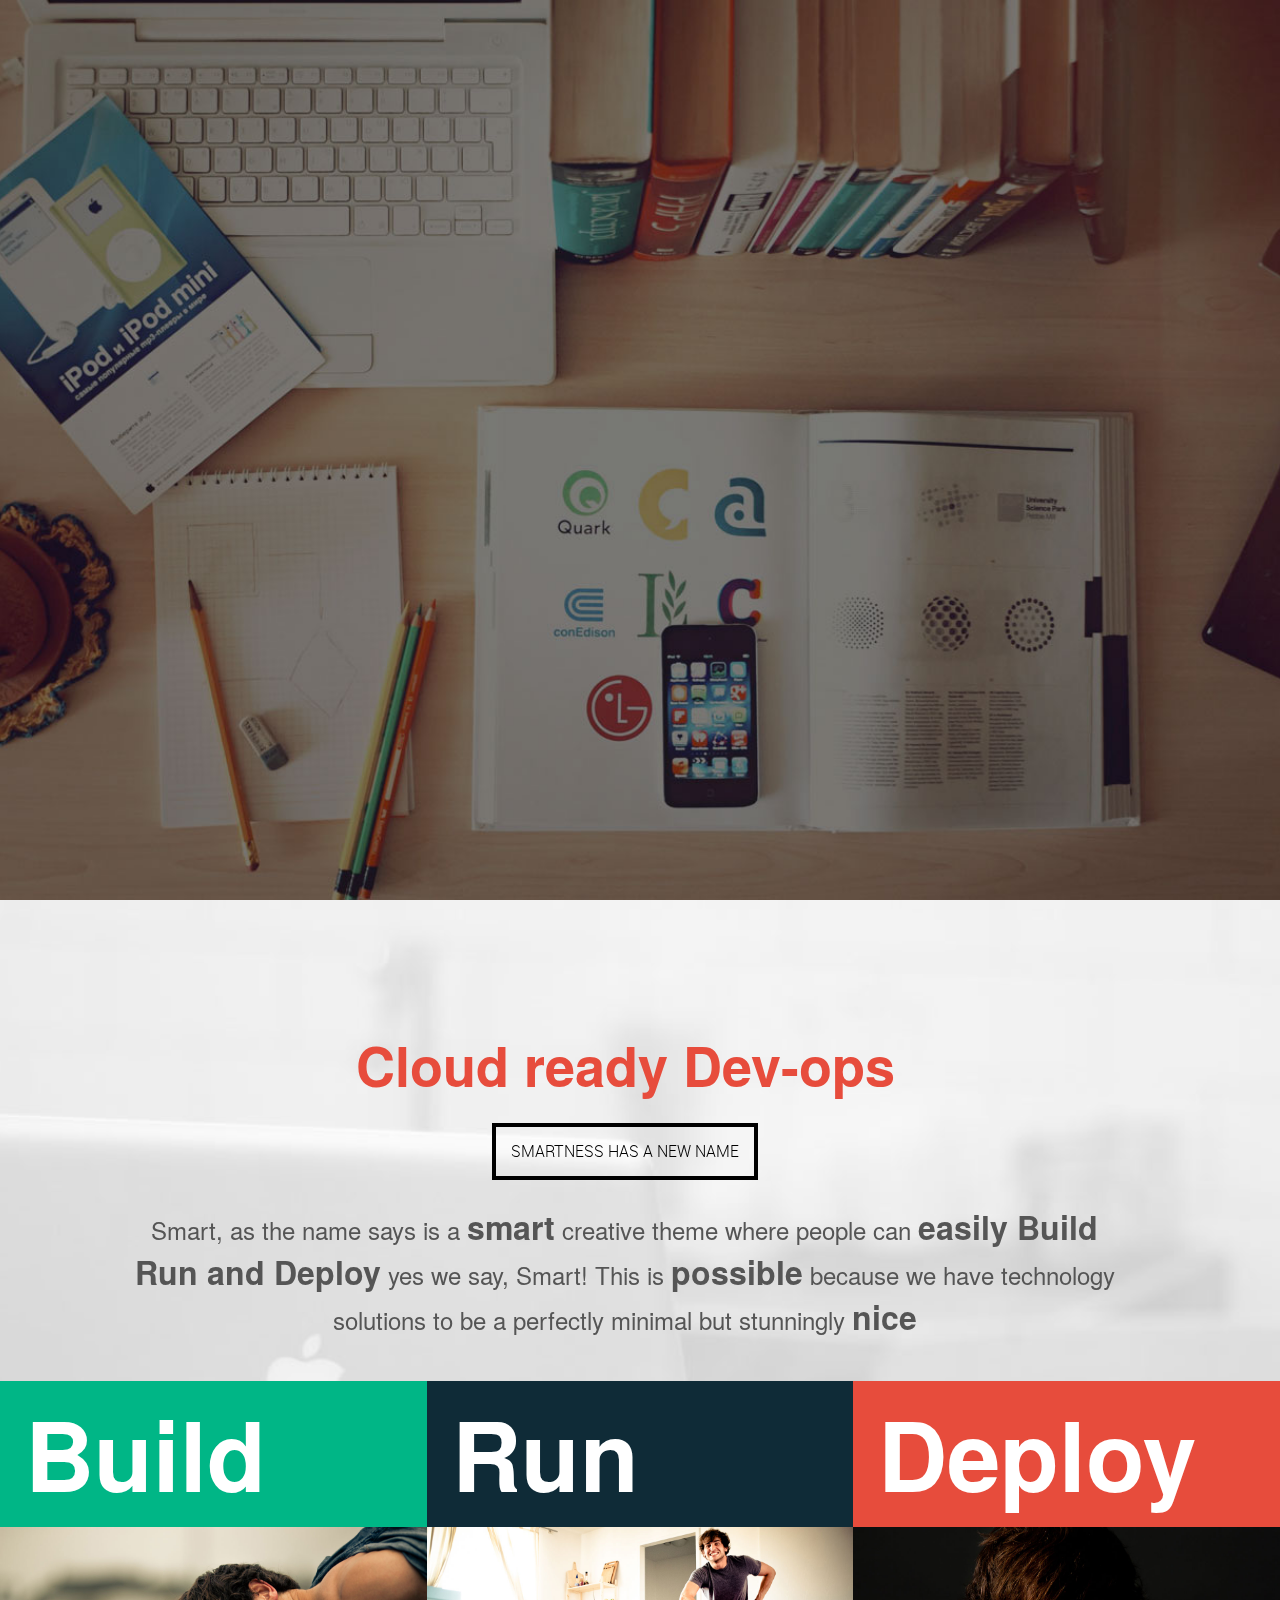
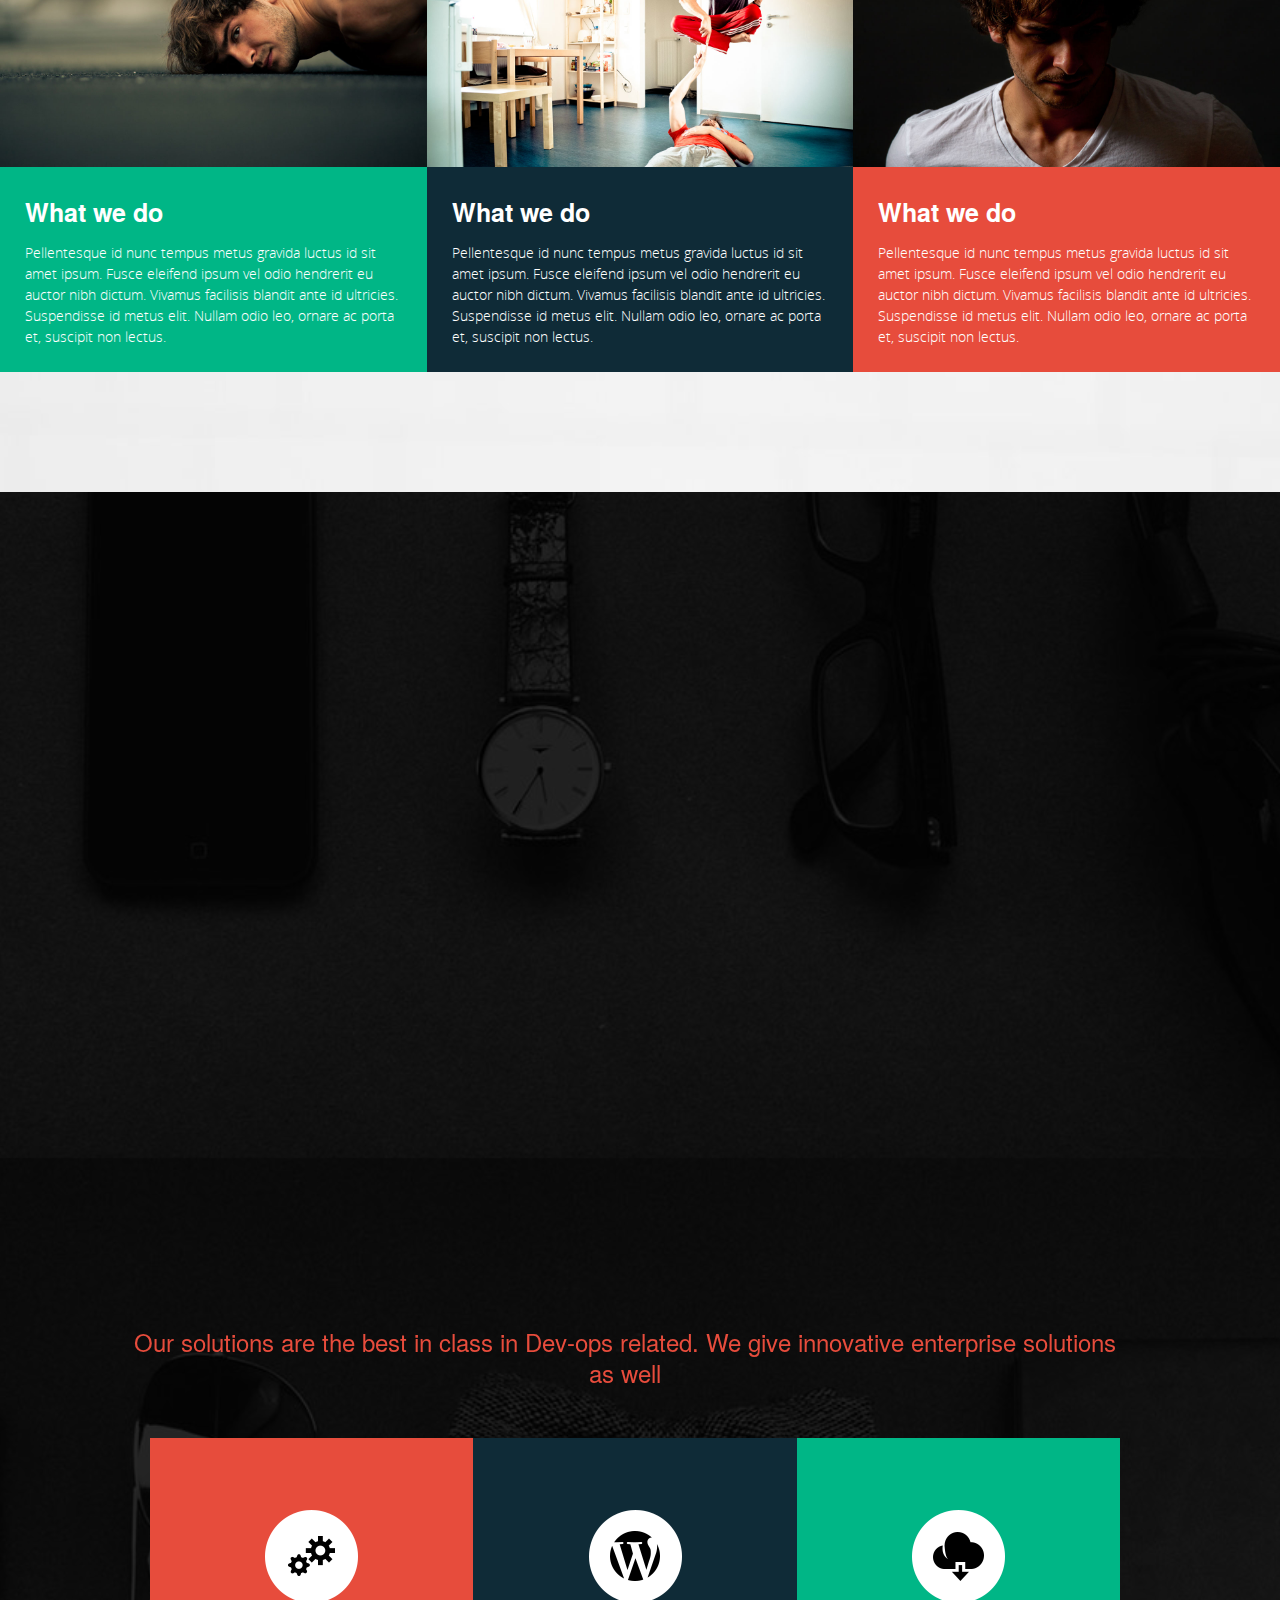
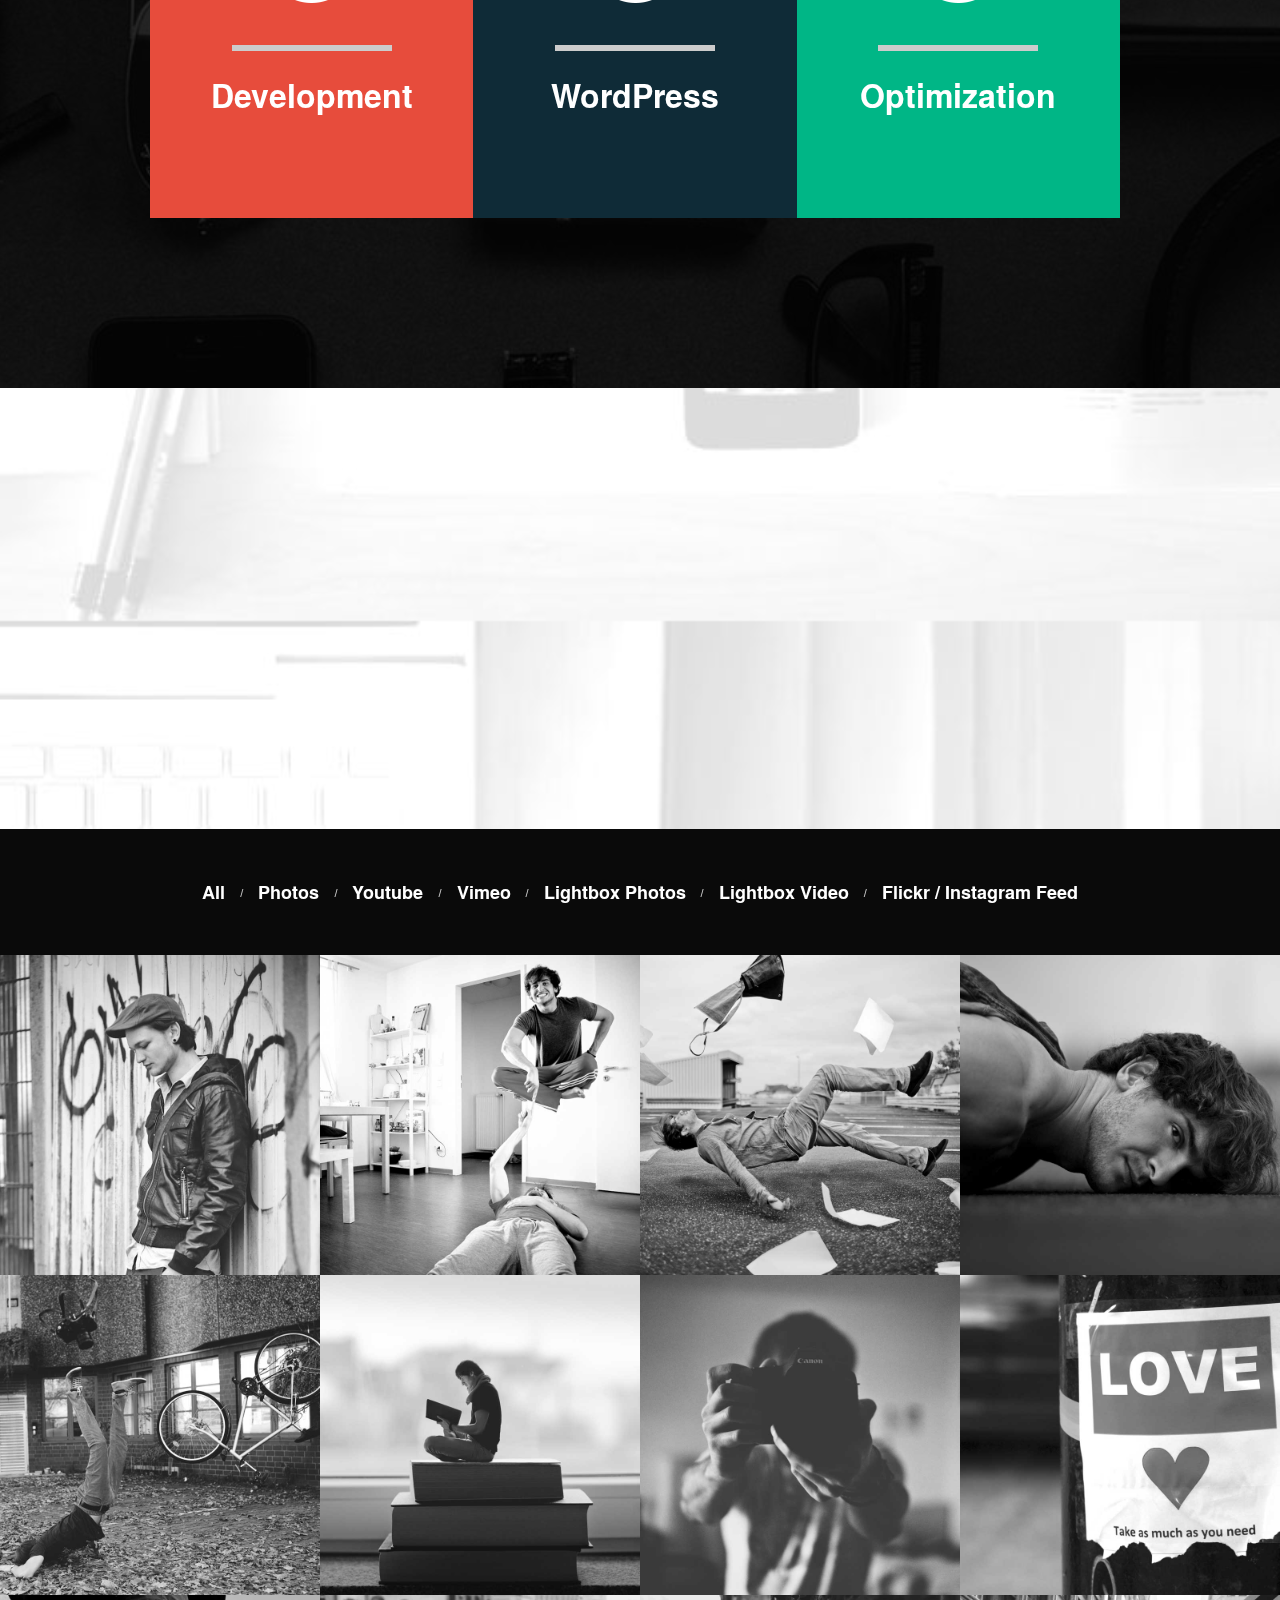
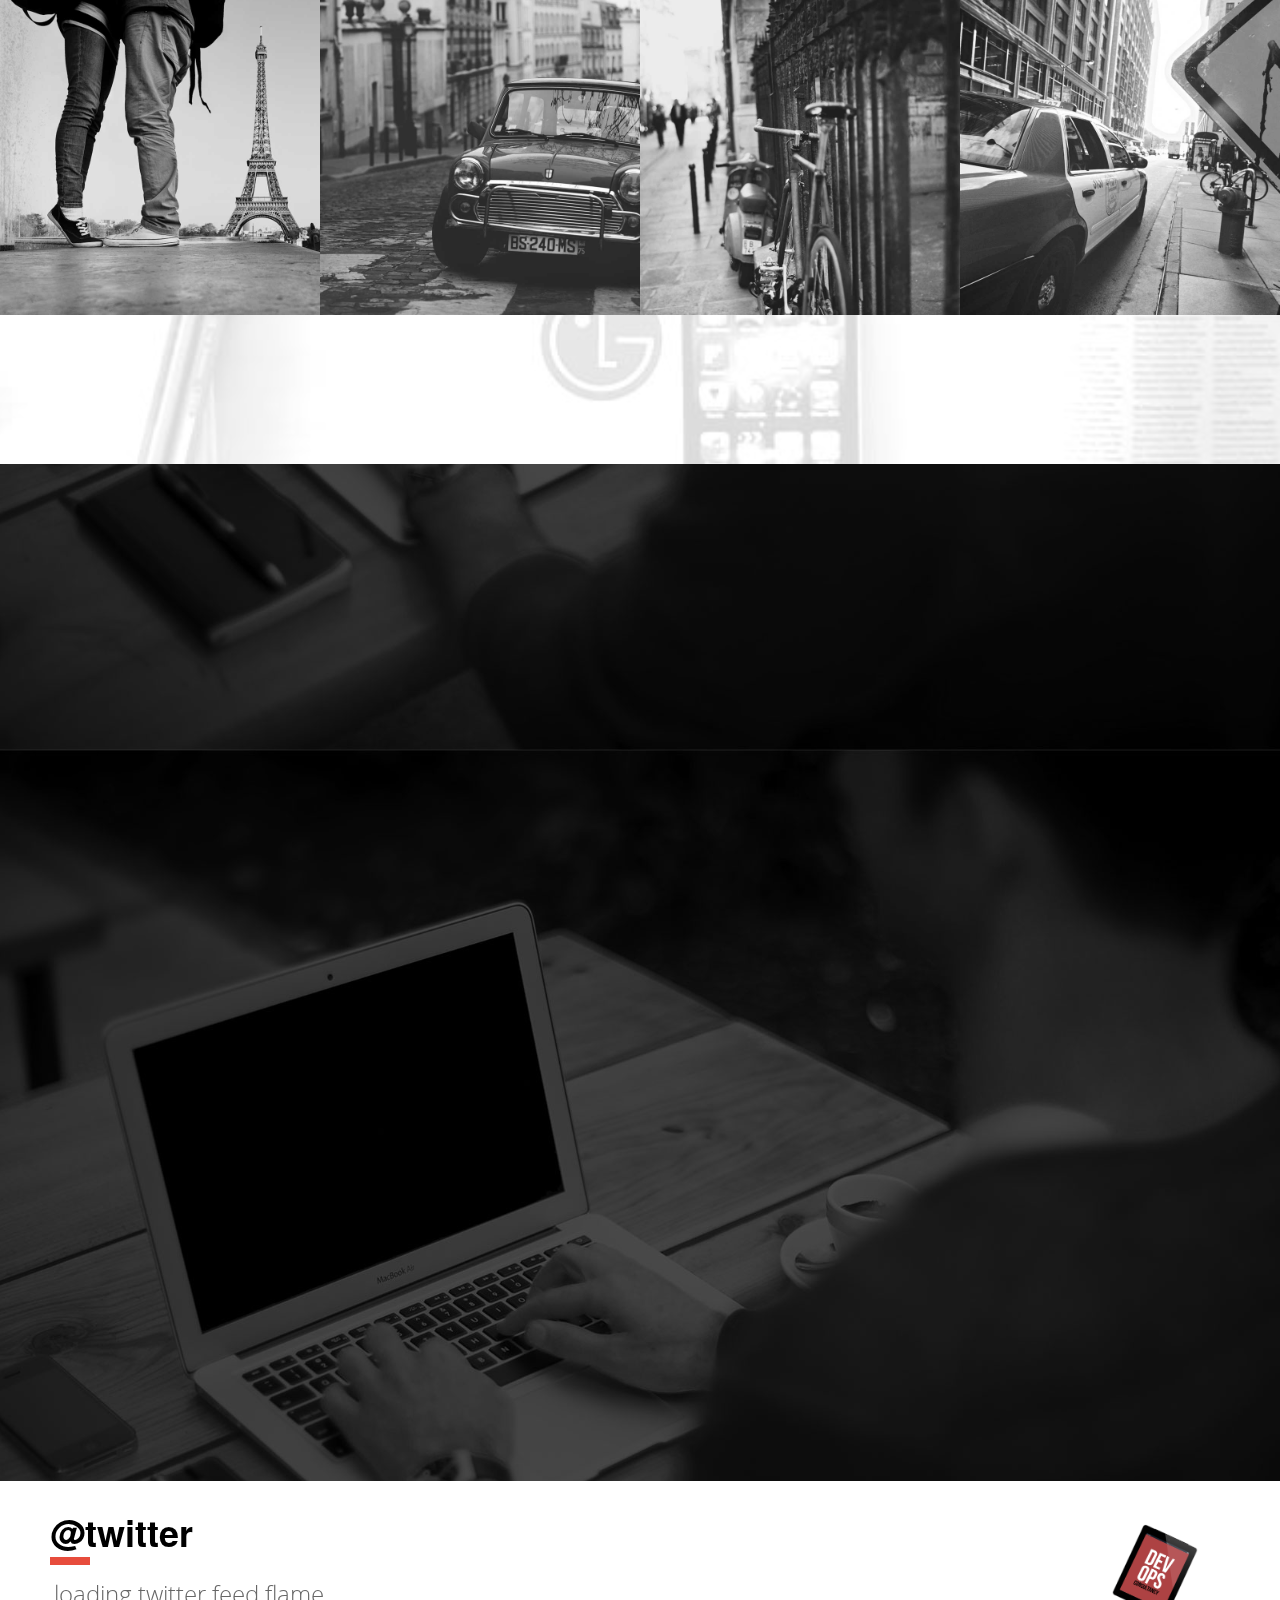
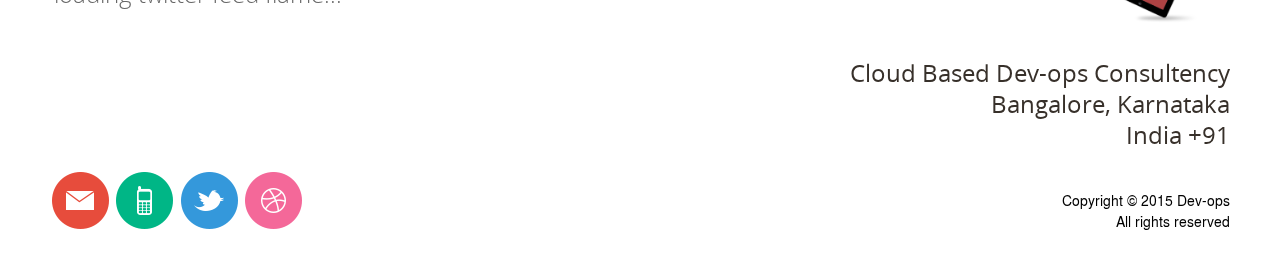
==== index.html @ 3640a989 "logo for mobile" ====
<!DOCTYPE html>
<html lang="en">
<head>
<meta charset="utf-8">
<title>Dev-ops</title>
<meta name="viewport" content="width=device-width, initial-scale=1.0">
<meta name="description" content="">
<meta name="author" content="srinivas">

<link rel="shortcut icon" href="assets/ico/favicon.ico">
<!-- Standard iPhone Touch Icon--> 
<link rel="apple-touch-icon" sizes="57x57" href="assets/ico/apple-touch-icon-57-precomposed.html" />
<!-- Retina iPhone Touch Icon--> 
<link rel="apple-touch-icon" sizes="114x114" href="assets/ico/apple-touch-icon-114-precomposed.html" />
<!-- Standard iPad Touch Icon--> 
<link rel="apple-touch-icon" sizes="72x72" href="assets/ico/apple-touch-icon-72-precomposed.html" />
<!-- Retina iPad Touch Icon--> 
<link rel="apple-touch-icon" sizes="144x144" href="assets/ico/apple-touch-icon-144-precomposed.html" />

<link href="assets/css/bootstrap.css" rel="stylesheet">
<link href="assets/css/bootstrap-responsive.css" rel="stylesheet">
<link href="assets/css/extension.css" rel="stylesheet">
<link href="assets/css/typography.css" rel="stylesheet">
<link href="assets/css/font-awesome.min.css" rel="stylesheet">
<link href="stylesheets/responsive-nav.css" rel="stylesheet">
<link href="stylesheets/team-grid.css" rel="stylesheet">
<link href="stylesheets/service-grid.css" rel="stylesheet">
<link href="stylesheets/prettyPhoto.css" rel="stylesheet"/>
<link href="stylesheets/jquery.tweet.css" rel="stylesheet"/>
<link href="stylesheets/idangerous.swiper.css" rel="stylesheet">
<link href="stylesheets/responsive-nav.css" rel="stylesheet">
<link href="stylesheets/animate.css" rel="stylesheet">
<link href="stylesheets/style.css" rel="stylesheet">
<!-- Initializing Animated Effects rules -->
<link href="stylesheets/effects.css" rel="stylesheet">


<script src="javascripts/custom.modernizr.js"></script>

<!--[if lt IE 9]>
  <script src="http://html5shim.googlecode.com/svn/trunk/html5.js"></script>
  <link href="stylesheets/ie8.css" rel="stylesheet">
<![endif]-->
</head>


<body>

<!-- Mobile Only Navigation - 2 types each for (480px to 640px) and (640px to 960px) wide device screens -->
<header id="mobile-header" class="hidden-desktop">
    <div id="nav">
      <ul class="clearfix">
        <li><a class="scroll-link" href="#home" data-soffset="0">Home</a></li>
        <li><a class="scroll-link" href="#about" data-soffset="0">About</a></li>
        <li><a class="scroll-link" href="#team" data-soffset="0">Team</a></li>
        <li><a class="scroll-link" href="#portfolio" data-soffset="0">Solutions</a></li>
        <li><a class="scroll-link" href="#contact" data-soffset="0">Contact</a></li>
       
      </ul>
    </div>
</header>


<!-- HEADER : STARTS -->
<header id="masthead" class="hidden-tablet hidden-phone">
<section class="container-fluid">
    <div class="row-fluid">

            <article class="span6 text-left">
              <img alt="simple" title="simple" width='130' height='130'class="head-logo" src="images/do.png" />
            </article>

            <article class="span6 credits">
              <ul id="mast-nav" class="text-right clearfix">
                <li><a class="scroll-link active" href="#intro" id="intro-linker" data-soffset="90">home</a></li>
                <li><a class="scroll-link" href="#about" id="about-linker" data-soffset="0">about</a></li>
                <li><a class="scroll-link" href="#team" id="team-linker" data-soffset="0">team</a></li>
                <li><a class="scroll-link" href="#portfolio" id="portfolio-linker" data-soffset="0">Solutions</a></li>
                <li><a class="scroll-link" href="#contact" id="contact-linker" data-soffset="0">contact</a></li>
              </ul>
            </article>
            
    </div>
</section>
</header>


<!-- HOME : STARTS -->
<section id="home"  data-stellar-background-ratio="1.7">
<section class="container-fluid">
    <div class="row-fluid">

      <section class="container">
        <div class="row">
          <article class="span12">
            <div id="intro">
              <div id="logo">
                <img alt="Devops" title="Devops" width='400' height='400' src="images/do.png" />
              </div>
              <h1>Cloud Based Devops Consultancy</h1>
              <h2><span>An easy way to Automate your things.</span></h2>
              <div id="explore" class="hidden-phone">
                <a class="scroll scroll-link" href="#about" data-soffset="0"><img alt="simple" title="simple" src="images/scroll.png"/></a>
              </div>
          </div>
          </article>
        </div>
      </section>
          
    </div>
  </section>
</section>
<!-- HOME : ENDS -->


<!-- ABOUT : STARTS -->
<section id="about" class="page-section navigation-fadeIn"  data-stellar-background-ratio="2">
<section class="container-fluid">
    <div class="row-fluid">

      <section class="container">

        <div class="row">
          <article class="span12 text-center fx fx-fadeInDownBig">
            <h1 class="main-heading">Cloud ready Dev-ops </h1>
            <h2 class="sub-heading"><span>Smartness has a new name</span></h2>
          </article>
        </div>

        <div class="row add-top fx fx-fadeInUpBig">
          <article class="span10 offset1 text-center">
              <p class="promo-text">Smart, as the name says is a <span>smart</span> creative theme where people can <span>easily Build Run and Deploy</span> yes we say, Smart! This is <span>possible</span> because we have technology solutions to be a perfectly minimal but stunningly <span>nice</span></p>
          </article>
        </div>

      </section>


          
    </div>
  </section>

  <section id="services" class="add-top fx fx-fadeInUpBig">
    

            <div class="swiper-container">
              <div class="swiper-wrapper">
                <div class="swiper-slide simple-bg-three">
                  <h2>Build</h2>
                  <img alt="simple" title="simple" src="images/about/01.jpg"/>
                  <h3>What we do</h3>
                  <p>Pellentesque id nunc tempus metus gravida luctus id sit amet ipsum. Fusce eleifend ipsum vel odio hendrerit eu auctor nibh dictum. Vivamus facilisis blandit ante id ultricies. Suspendisse id metus elit. Nullam odio leo, ornare ac porta et, suscipit non lectus. </p>
                </div>
                <div class="swiper-slide simple-bg-four">
                  <h2>Run</h2>
                  <img alt="simple" title="simple" src="images/about/02.jpg"/>
                  <h3>What we do</h3>
                  <p>Pellentesque id nunc tempus metus gravida luctus id sit amet ipsum. Fusce eleifend ipsum vel odio hendrerit eu auctor nibh dictum. Vivamus facilisis blandit ante id ultricies. Suspendisse id metus elit. Nullam odio leo, ornare ac porta et, suscipit non lectus. </p>
                </div>
                <div class="swiper-slide simple-bg-one">
                  <h2>Deploy</h2>
                  <img alt="simple" title="simple" src="images/about/03.jpg"/>
                  <h3>What we do</h3>
                  <p>Pellentesque id nunc tempus metus gravida luctus id sit amet ipsum. Fusce eleifend ipsum vel odio hendrerit eu auctor nibh dictum. Vivamus facilisis blandit ante id ultricies. Suspendisse id metus elit. Nullam odio leo, ornare ac porta et, suscipit non lectus. </p>
                </div>
                <div class="swiper-slide simple-bg-two">
                  <h2>deploy</h2>
                  <img alt="simple" title="simple" src="images/about/04.jpg"/>
                  <h3>What we do</h3>
                  <p>Pellentesque id nunc tempus metus gravida luctus id sit amet ipsum. Fusce eleifend ipsum vel odio hendrerit eu auctor nibh dictum. Vivamus facilisis blandit ante id ultricies. Suspendisse id metus elit. Nullam odio leo, ornare ac porta et, suscipit non lectus. </p>
                </div>
                <div class="swiper-slide simple-bg-five">
                  <h2>support</h2>
                  <img alt="simple" title="simple" src="images/about/05.jpg"/>
                  <h3>What we do</h3>
                  <p>Pellentesque id nunc tempus metus gravida luctus id sit amet ipsum. Fusce eleifend ipsum vel odio hendrerit eu auctor nibh dictum. Vivamus facilisis blandit ante id ultricies. Suspendisse id metus elit. Nullam odio leo, ornare ac porta et, suscipit non lectus. </p>
                </div>
                <div class="swiper-slide simple-bg-six">
                  <h2>concept</h2>
                  <img alt="simple" title="simple" src="images/about/06.jpg"/>
                  <h3>What we do</h3>
                  <p>Pellentesque id nunc tempus metus gravida luctus id sit amet ipsum. Fusce eleifend ipsum vel odio hendrerit eu auctor nibh dictum. Vivamus facilisis blandit ante id ultricies. Suspendisse id metus elit. Nullam odio leo, ornare ac porta et, suscipit non lectus. </p>
                </div>
                <div class="swiper-slide simple-bg-eight">
                  <h2>ideas</h2>
                  <img alt="simple" title="simple" src="images/about/07.jpg"/>
                  <h3>What we do</h3>
                  <p>Pellentesque id nunc tempus metus gravida luctus id sit amet ipsum. Fusce eleifend ipsum vel odio hendrerit eu auctor nibh dictum. Vivamus facilisis blandit ante id ultricies. Suspendisse id metus elit. Nullam odio leo, ornare ac porta et, suscipit non lectus. </p>
                </div>
                <div class="swiper-slide simple-bg-seven">
                  <h2>inspire</h2>
                  <img alt="simple" title="simple" src="images/about/08.jpg"/>
                  <h3>What we do</h3>
                  <p>Pellentesque id nunc tempus metus gravida luctus id sit amet ipsum. Fusce eleifend ipsum vel odio hendrerit eu auctor nibh dictum. Vivamus facilisis blandit ante id ultricies. Suspendisse id metus elit. Nullam odio leo, ornare ac porta et, suscipit non lectus. </p>
                </div>
              </div>
             <!--  <div class="pagination"></div> -->
            </div>
   
  </section>  


</section>
<!-- ABOUT : ENDS -->



<!-- TEAM : STARTS -->
<section id="team" class="page-section seperator-layer"  data-stellar-background-ratio="2">
<section class="container-fluid">
    <div class="row-fluid">

      <section class="container">

        <div class="row">
          <article class="span12 text-center fx fx-fadeInLeftBig">
            <h1 class="main-heading">A Simple Team</h1>
            <h2 class="sub-heading-alt"><span>Simplicity has a new name</span></h2>
          </article>
        </div>

        <div class="row add-top add-bottom fx fx-fadeInRightBig">
          <article class="span10 offset1 text-center">
              <p class="promo-text-alt">Our team is an <span>awesome</span> group of creative people with a love to create <span>amazing</span> things.</p>
          </article>
        </div>

      </section>


          
    </div>
  </section>

  <section id="team-grid" class="add-top fx fx-bounceIn">
    
    <!--  grid:starts -->
               <ul class="grid cs-style-3 clearfix">

                  
                  <li>
                    <article class="team-block simple-bg-one">
                      <img class="team-img" title="simple" alt="simple" src="images/team/03.jpg" >
                      <section class="simple-bg-one team-info clearfix">
                        
                        <div class="team-info-content">
                          <h3>Srinivas </h3>
                          <div class="team-details">
                            <h6>Founder &amp; CEO</h6>
                            <p>Lorem ipsum dolor sit amet, consectetur adipiscing. Ut eu semper turpis. In gravida leo laoreet magna blandit et malesuada lorem luctus.</p>
                          </div>
                        </div>

                        <div class="team-info-icons">
                          <div><a href="#"><img alt="simple" title="simple" src="images/social/01.png"/></a></div>
                          <div><a href="#"><img alt="simple" title="simple" src="images/social/02.png"/></a></div>
                          <div><a href="#"><img alt="simple" title="simple" src="images/social/03.png"/></a></div>
                        </div>

                      </section>  
                      </article>
                  </li>

                  <li>
                    <article class="team-block simple-bg-three">
                      <img class="team-img" title="simple" alt="simple" src="images/team/04.jpg" >
                      <section class="simple-bg-three team-info clearfix">
                        
                        <div class="team-info-content">
                          <h3>Clara Fenn</h3>
                          <div class="team-details">
                            <h6>Developer</h6>
                            <p>Lorem ipsum dolor sit amet, consectetur adipiscing. Ut eu semper turpis. In gravida leo laoreet magna blandit et malesuada lorem luctus.</p>
                          </div>
                        </div>

                        <div class="team-info-icons">
                          <div><a href="#"><img alt="simple" title="simple" src="images/social/01.png"/></a></div>
                          <div><a href="#"><img alt="simple" title="simple" src="images/social/02.png"/></a></div>
                          <div><a href="#"><img alt="simple" title="simple" src="images/social/03.png"/></a></div>
                        </div>
                        
                    </section>  
                      </article>
                  </li>

                  <li>
                    <article class="team-block simple-bg-two">
                      <img class="team-img" title="simple" alt="simple" src="images/team/01.jpg" >
                      <section class="simple-bg-two team-info clearfix">
                        
                        <div class="team-info-content">
                          <h3>Mark Heinz</h3>
                          <div class="team-details">
                            <h6>Developer</h6>
                            <p>Lorem ipsum dolor sit amet, consectetur adipiscing. Ut eu semper turpis. In gravida leo laoreet magna blandit et malesuada lorem luctus.</p>
                          </div>
                        </div>

                        <div class="team-info-icons">
                          <div><a href="#"><img alt="simple" title="simple" src="images/social/01.png"/></a></div>
                          <div><a href="#"><img alt="simple" title="simple" src="images/social/02.png"/></a></div>
                          <div><a href="#"><img alt="simple" title="simple" src="images/social/03.png"/></a></div>
                        </div>
                        
                    </section>  
                      </article>
                  </li>

                  <li>
                    <article class="team-block simple-bg-five">
                      <img class="team-img" title="simple" alt="simple" src="images/team/02.jpg" >
                      <section class="simple-bg-five team-info clearfix">
                        
                        <div class="team-info-content">
                          <h3>Lucy Novac</h3>
                          <div class="team-details">
                            <h6>Developer</h6>
                            <p>Lorem ipsum dolor sit amet, consectetur adipiscing. Ut eu semper turpis. In gravida leo laoreet magna blandit et malesuada lorem luctus.</p>
                          </div>
                        </div>

                        <div class="team-info-icons">
                          <div><a href="#"><img alt="simple" title="simple" src="images/social/01.png"/></a></div>
                          <div><a href="#"><img alt="simple" title="simple" src="images/social/02.png"/></a></div>
                          <div><a href="#"><img alt="simple" title="simple" src="images/social/03.png"/></a></div>
                        </div>
                        
                    </section>  
                      </article>
                  </li>

                
              </ul>
               <!-- grid : ends -->
   
  </section>  


  <section id="capability" class="container-fluid">
    <div class="row-fluid">

      <section class="container">

        <div class="row add-top">
          <article class="span10 offset1 text-center">
            <h1 class="small-heading">Our solutions are the best in class in Dev-ops related. We give innovative enterprise solutions as well</h1>
          </article>
        </div>

      </section>
    </div>
  </section>


      <section class="service-grid clearfix">

          <ul class="cbp-ig-grid">
          <li class="simple-bg-one">
            <a href="#">
              <span class="cbp-ig-icon cbp-ig-icon-shoe"><img alt="simple" title="simple" src="images/services/01.png"></span>
              <h3 class="cbp-ig-title">Development</h3>
              <span class="cbp-ig-category">21 Applications</span>
            </a>
          </li>
          <li class="simple-bg-four">
            <a href="#">
              <span class="cbp-ig-icon cbp-ig-icon-shoe"><img alt="simple" title="simple" src="images/services/02.png"></span>
              <h3 class="cbp-ig-title">WordPress</h3>
              <span class="cbp-ig-category">35 Projects</span>
            </a>
          </li>
          <li class="simple-bg-three">
            <a href="#">
              <span class="cbp-ig-icon cbp-ig-icon-shoe"><img alt="simple" title="simple" src="images/services/03.png"></span>
              <h3 class="cbp-ig-title">Optimization</h3>
              <span class="cbp-ig-category">543 Clients</span>
            </a>
          </li>
          </ul>


    </section>


</section>
<!-- TEAM : ENDS -->




<!-- PORTFOLIO : STARTS -->
<section id="portfolio" class="page-section"  data-stellar-background-ratio="2">
<section class="container-fluid">
    <div class="row-fluid">

      <section class="container">

        <div class="row">
          <article class="span12 text-center">
            <h1 class="main-heading fx fx-bounceInDown">Few Smart Solutions</h1>
          </article>
        </div>

        <div class="row add-top">
          <article class="span10 offset1 text-center fx fx-bounceIn">
              <p class="promo-text">Smart, as the name says is a <span>smart</span> creative theme where people can <span>easily Build Run and Deploy</span> yes we say, Smart! This is <span>possible</span> because we have technology solutions to be a perfectly minimal but stunningly <span>nice</span></p>
          </article>
        </div>

      </section>


          
    </div>
  </section>

  <section id="portfolio-wrap" class="add-top">

    <!-- Filter -->
     <div id="filter" class="clearfix">
          <div id="filter_wrapper">
               <ul id="portfolioFilter">
                   <li class="active"><a href="#" class="all">All</a></li>
                   <li class="separator">/</li>
                   <li><a href="#" class="category1">Photos</a></li>
                   <li class="separator">/</li>
                   <li><a href="#" class="category2">Youtube</a></li>
                   <li class="separator">/</li>
                   <li><a href="#" class="category3">Vimeo</a></li>
                   <li class="separator">/</li>
                   <li><a href="#" class="category4">Lightbox Photos</a></li>
                   <li class="separator">/</li>
                   <li><a href="#" class="category5">Lightbox Video</a></li>
                   <li class="separator">/</li>
                   <li><a href="#feed-gallery" class="scroll-link" data-soffset="90">Flickr / Instagram Feed</a></li>
               </ul>
          </div>
     </div>
     <!-- End: Filter -->
    
     <!-- Container element for a single portfolio item. Do not remove! -->
     <div id="item_container" class="clearfix"></div>

     <!-- Thumbnails -->
     <div id="portfolio_thumbs">
     
          <ul class="sortablePortfolio clearfix">

              <!-- 1st thumb -->
              <li data-type="category1" class="simple-bg-one">
                  <!-- Thumbnail -->
                  <a href="photo_item.html" class="more_info">
                     <img alt="simple" title="simple" src="images/portfolio_thumbs/portfolio1.jpg"/>
                     <img alt="simple" title="simple" src="images/portfolio_thumbs/portfolio1_rollover.jpg" class="rollover" />
                  </a>
                  <!-- Info -->
                  <div class="item_info">
                       <h3><a href="photo_item.html" class="more_info">Work Title 1</a></h3>
                       <p>photography</p>
                  </div>
              </li>
              
              <!-- 2nd thumb -->
              <li data-type="category2" class="simple-bg-two">
                  <!-- Thumbnail -->
                  <a href="youtube_item.html" class="more_info">
                     <img alt="simple" title="simple" src="images/portfolio_thumbs/portfolio2.jpg"/>
                     <img alt="simple" title="simple" src="images/portfolio_thumbs/portfolio2_rollover.jpg" class="rollover" />
                  </a>
                  <!-- Info -->
                  <div class="item_info">
                       <h3><a href="youtube_item.html" class="more_info">Work Title 2</a></h3>
                       <p>youtube</p>
                  </div>
              </li>
              
              <!-- 3rd thumb -->
              <li data-type="category3" class="simple-bg-three">
                  <!-- Thumbnail -->
                  <a href="vimeo_item.html" class="more_info">
                     <img alt="simple" title="simple" src="images/portfolio_thumbs/portfolio3.jpg"/>
                     <img alt="simple" title="simple" src="images/portfolio_thumbs/portfolio3_rollover.jpg" class="rollover" />
                  </a>
                  <!-- Info -->
                  <div class="item_info">
                       <h3><a href="vimeo_item.html" class="more_info">Work Title 3</a></h3>
                       <p>vimeo</p>
                  </div>
              </li>
              
              <!-- 4th thumb -->
              <li data-type="category1" class="simple-bg-four">
                  <!-- Thumbnail -->
                  <a href="photo_item.html" class="more_info">
                     <img alt="simple" title="simple" src="images/portfolio_thumbs/portfolio4.jpg"/>
                     <img alt="simple" title="simple" src="images/portfolio_thumbs/portfolio4_rollover.jpg" class="rollover" />
                  </a>
                  <!-- Info -->
                  <div class="item_info">
                       <h3><a href="photo_item.html" class="more_info">Work Title 4</a></h3>
                       <p>photography</p>
                  </div>
              </li>
              
              <!-- 5th thumb -->
              <li data-type="category4" class="simple-bg-five">
                  <!-- Thumbnail -->
                  <a href="images/portfolio_zoom/01.jpg" data-gal="prettyPhoto[gallery]">
                     <img alt="simple" title="simple" src="images/portfolio_thumbs/portfolio5.jpg"/>
                     <img alt="simple" title="simple" src="images/portfolio_thumbs/portfolio5_rollover.jpg" class="rollover" />
                  </a>
                  <!-- Info -->
                  <div class="item_info">
                       <h3><a href="images/portfolio_zoom/01.jpg" data-gal="prettyPhoto[gallery]">Work Title 5</a></h3>
                       <p>lightbox</p>
                  </div>
              </li>
              
              <!-- 6th thumb -->
              <li data-type="category2" class="simple-bg-six">
                  <!-- Thumbnail -->
                  <a href="youtube_item.html" class="more_info">
                     <img alt="simple" title="simple" src="images/portfolio_thumbs/portfolio6.jpg"/>
                     <img alt="simple" title="simple" src="images/portfolio_thumbs/portfolio6_rollover.jpg" class="rollover" />
                  </a>
                  <!-- Info -->
                  <div class="item_info">
                       <h3><a href="youtube_item.html" class="more_info">Work Title 6</a></h3>
                       <p>youtube</p>
                  </div>
              </li>
              
              <!-- 7th thumb -->
              <li data-type="category5" class="simple-bg-seven">
                  <!-- Thumbnail -->
                  <a href="http://www.youtube.com/watch?v=1iIZeIy7TqM" data-gal="prettyPhoto[gallery]">
                     <img alt="simple" title="simple" src="images/portfolio_thumbs/portfolio7.jpg"/>
                     <img alt="simple" title="simple" src="images/portfolio_thumbs/portfolio7_rollover.jpg" class="rollover" />
                  </a>
                  <!-- Info -->
                  <div class="item_info">
                       <h3><a href="http://www.youtube.com/watch?v=1iIZeIy7TqM" data-gal="prettyPhoto[gallery]">Work Title 7</a></h3>
                       <p>lightbox</p>
                  </div>
              </li>
              
              <!-- 8th thumb -->
              <li data-type="category1" class="simple-bg-eight">
                  <!-- Thumbnail -->
                  <a href="photo_item.html" class="more_info">
                     <img alt="simple" title="simple" src="images/portfolio_thumbs/portfolio8.jpg"/>
                     <img alt="simple" title="simple" src="images/portfolio_thumbs/portfolio8_rollover.jpg" class="rollover" />
                  </a>
                  <!-- Info -->
                  <div class="item_info">
                       <h3><a href="photo_item.html" class="more_info">Work Title 8</a></h3>
                       <p>photography</p>
                  </div>
              </li>
              
              <!-- 9th thumb -->
              <li data-type="category3" class="simple-bg-one">
                  <!-- Thumbnail -->
                  <a href="vimeo_item.html" class="more_info">
                     <img alt="simple" title="simple" src="images/portfolio_thumbs/portfolio9.jpg"/>
                     <img alt="simple" title="simple" src="images/portfolio_thumbs/portfolio9_rollover.jpg" class="rollover" />
                  </a>
                  <!-- Info -->
                  <div class="item_info">
                       <h3><a href="vimeo_item.html" class="more_info">Work Title 9</a></h3>
                       <p>vimeo</p>
                  </div>
              </li>
              
              <!-- 10th thumb -->
              <li data-type="category2" class="simple-bg-two">
                  <!-- Thumbnail -->
                  <a href="youtube_item.html" class="more_info">
                     <img alt="simple" title="simple" src="images/portfolio_thumbs/portfolio10.jpg"/>
                     <img alt="simple" title="simple" src="images/portfolio_thumbs/portfolio10_rollover.jpg" class="rollover" />
                  </a>
                  <!-- Info -->
                  <div class="item_info">
                       <h3><a href="youtube_item.html" class="more_info">Work Title 10</a></h3>
                       <p>youtube</p>
                  </div>
              </li>
              
              <!-- 11th thumb -->
              <li data-type="category1" class="simple-bg-three">
                  <!-- Thumbnail -->
                  <a href="photo_item.html" class="more_info">
                     <img alt="simple" title="simple" src="images/portfolio_thumbs/portfolio11.jpg"/>
                     <img alt="simple" title="simple" src="images/portfolio_thumbs/portfolio11_rollover.jpg" class="rollover" />
                  </a>
                  <!-- Info -->
                  <div class="item_info">
                       <h3><a href="photo_item.html" class="more_info">Work Title 11</a></h3>
                       <p>photography</p>
                  </div>
              </li>
              
              <!-- 12th thumb -->
              <li data-type="category2" class="simple-bg-four">
                  <!-- Thumbnail -->
                  <a href="youtube_item.html" class="more_info">
                     <img alt="simple" title="simple" src="images/portfolio_thumbs/portfolio12.jpg"/>
                     <img alt="simple" title="simple" src="images/portfolio_thumbs/portfolio12_rollover.jpg" class="rollover" />
                  </a>
                  <!-- Info -->
                  <div class="item_info">
                       <h3><a href="youtube_item.html" class="more_info">Work Title 12</a></h3>
                       <p>youtube</p>
                  </div>
              </li>
              

          </ul>

     </div>
     <!-- End: Thumbnails -->
            
   
  </section>  


<!-- FEED-GALLERY : STARTS -->
<section id="feed-gallery">

 

  <!-- INSTAGRAM FEED : STARTS-->

  <ul id="instagram" class="feed clearfix">
    <!-- Please note, in order to display the instagram feed images on this site you have to setup your own Instagram Access Key and Client ID via SCRIPT.JS file - please see theme documentation for instructions about this. -->
  </ul>
  <!-- INSTAGRAM FEED : ENDS -->
  
  <!-- FLICKR FEED : STARTS -->
  <ul id="flickr" class="feed clearfix"></ul>
  <!-- FLICKR FEED : ENDS-->

</section>
<!-- FEED-GALLERY : ENDS -->


</section>
<!-- PORTFOLIO : ENDS -->




<!-- CONTACT : STARTS -->
<section id="contact" class="page-section seperator-layer"  data-stellar-background-ratio="2">
<section class="container-fluid">
    <div class="row-fluid">

      <section class="container">

        <div class="row">
          <article class="span12 text-center">
            <h1 class="main-heading fx fx-fadeInRight">Contact Us</h1>
            <h2 class="sub-heading-alt fx fx-fadeInLeft"><span>Smartness has a new name</span></h2>
          </article>
        </div>

        <div class="row add-top">
          <article class="span10 offset1 text-center fx fx-bounceInUp">
              <p class="promo-text-alt">Our team is an <span>awesome</span> group of creative people with a love to create <span>amazing</span> things.</p>
          </article>
        </div>

        <div class="row add-top add-bottom">

            <article class="span10 offset1 contact-panel fx fx-fadeInUpBig">

               <div class="row-fluid">
                <article class="span12 text-center">
                            <div id="fname"  class="alert alert-error error">
                            Name must not be empty
                            </div>
                            <div id="fmail" class="alert alert-error  error">
                            Please provide a valid email
                            </div>
                            <div id="fmsg" class="alert alert-error  error">
                            Message should not be empty
                            </div>
                        </article>
                </div>

              <form name="myform" id="contactForm" action="http://designova.net/simple/sendcontact.php" enctype="multipart/form-data" method="post"> 
                <div class="row-fluid add-top-small">
                  <article class="span12">
                    <input size="100" type="text" name="name" id="name" placeholder="Name">
                            <input type="text"  size="30" id="email" name="email" placeholder="email">
                            <textarea  id="msg" rows="3" cols="40" name="message" placeholder="Message">Message</textarea>
                            <button type="submit" name="submit" id="submit" class="btn btn-simple add-top-half">Send Message</button>
                  </article>
                </div>
              </form>

            </article>

        </div>



      </section> 

          
    </div>
  </section>



</section>
<!-- CONTACT : ENDS -->





<!-- FOOTER : STARTS -->
<footer id="mastfoot">
<section class="container-fluid">
    <div class="row-fluid">
            <article class="span6 credits text-left">
              <h3>@twitter</h3>
              <span class="liner">&nbsp;</span>
              <article id="ticker" class="query"></article>
            </article>


            <article class="span6 text-right">
              <img alt="simple" title="simple" class="foot-logo" width='150' height='150' src="images/do.png" />
              <p class="address-now">Cloud Based Dev-ops Consultency<br/>
                  Bangalore, Karnataka <br/>India +91
                  </p>
            </article>

            
    </div>
    <div class="row-fluid">

                <article class="span6 social-block text-left">
                  <a href="#"><img alt="simple" title="simple" src="images/contact/01.png"/></a>
                  <a href="#"><img alt="simple" title="simple" src="images/contact/02.png"/></a>
                  <a href="#"><img alt="simple" title="simple" src="images/contact/03.png"/></a>
                  <a href="#"><img alt="simple" title="simple" src="images/contact/04.png"/></a>
                </article>

                <article class="span6 copyright text-right">
                  <p>Copyright &copy; 2015 Dev-ops<br/>All rights reserved</p>
                </article>


              </div>
</section>
</footer>


<script src="javascripts/jquery-1.9.1.min.js" type="text/javascript"></script>
<script src="javascripts/jquery.easing.1.3.js" type="text/javascript"></script>
<script src="assets/js/bootstrap-transition.js" ></script> 
<script src="assets/js/bootstrap-alert.js" ></script> 
<script src="assets/js/bootstrap-modal.js" ></script> 
<script src="assets/js/bootstrap-dropdown.js" ></script> 
<script src="assets/js/bootstrap-scrollspy.js" ></script> 
<script src="assets/js/bootstrap-tab.js" ></script> 
<script src="assets/js/bootstrap-tooltip.js" ></script> 
<script src="assets/js/bootstrap-popover.js" ></script> 
<script src="assets/js/bootstrap-button.js" ></script> 
<script src="assets/js/bootstrap-collapse.js" ></script> 
<script src="assets/js/bootstrap-carousel.js" ></script> 
<script src="assets/js/bootstrap-typeahead.js" ></script> 
<script src="assets/js/bootstrap-affix.js" ></script> 
<script src="javascripts/jquery.mixitup.min.js"></script>
<script src="javascripts/responsive-nav.js" type="text/javascript" ></script>
<script src="javascripts/idangerous.swiper-2.0.min.js"></script>
<script src="javascripts/jquery.stellar.js"></script>
<script src="javascripts/jquery.flickr.js"></script>
<script src="javascripts/jquery.instagram.js"></script>
<script src="javascripts/prettyPhoto.js"></script>
<script src="javascripts/flexslider.js"></script>
<script src="javascripts/waypoints.min.js"></script>
<script src="javascripts/jquery.tweet.js"></script>
<script src="javascripts/portfolio.js"></script>
<script src="javascripts/form-validation.js"></script>
<script src="javascripts/responsive-nav.js"></script>
<script src="javascripts/retina.js"></script>
<script src="javascripts/effects.js"></script>
<script src="javascripts/scroll.js"></script>
<script src="javascripts/script.js"></script>

<script>
        var navigation = responsiveNav("#nav", { // Selector: The ID of the wrapper
          animate: true, // Boolean: Use CSS3 transitions, true or false
          transition: 400, // Integer: Speed of the transition, in milliseconds
          label: "Menu", // String: Label for the navigation toggle
          insert: "after", // String: Insert the toggle before or after the navigation
          customToggle: "", // Selector: Specify the ID of a custom toggle
          openPos: "relative", // String: Position of the opened nav, relative or static
          jsClass: "js", // String: 'JS enabled' class which is added to <html> el
          init: function(){}, // Function: Init callback
          open: function(){}, // Function: Open callback
          close: function(){} // Function: Close callback
        });
    </script>


<script>

    var mySwiper = new Swiper('.swiper-container',{ 
    mode:'horizontal',
    pagination: false,
    slidesPerView: 3,
    loop: true,
    calculateHeight: true
    });
  
  </script>



  


</body>


</html>
---- assets/css/extension.css ----
@charset "utf-8";

/* 
This stylesheet contains some additional UI enhancements for Foundation. 
These are thankfully derived from Twitter's Bootstrap Framework.

Extended and Integrated by Designova Webtech.
http://www.designova.net


Icons are by Glyphicons.

*/

/* http://www.yuiblog.com/blog/2010/09/27/clearfix-reloaded-overflowhidden-demystified */

.clearfix:before,
.clearfix:after {
  content: '.';
  display: block;
  overflow: hidden;
  visibility: hidden;
  width: 0;
  height: 0;
}

.clearfix:after {
  clear: both;
}

/*
  The following zoom:1 rule is specifically for IE6 + IE7.
  Move to separate stylesheet if invalid CSS is a problem.
*/

.clearfix {
  zoom: 1;
}
a img{
	border:none !important;
}
/* -------------------------------------------------- 
	:: Framework Core Extended: DO NOT OVERWRITE
---------------------------------------------------*/
a:focus { outline: none; }
/*Introduced an outer wrapper for main sections */
.master { padding: 0; margin:0; width:100% auto; }

/*Additional Spacing: These are addon classes for manual spacing of elements */
.module {margin:20px;}

.add-top { margin-top: 40px !important; }
.remove-top { margin-top: 0 !important; }
.half-top { margin-top: 15px !important; }

.add-top-more{ margin-top: 80px !important;}

.add-top-half { margin-top: 10px !important; }
.add-bottom-half { margin-bottom: 10px !important; }
.add-left-half { margin-left: 10px !important; }
.add-right-half { margin-right: 10px !important; }

.add-top-mid { margin-top: 30px !important;}

.add-left { margin-left: 30px !important; }
.remove-left { margin-left: 0 !important; }
.half-left { margin-left: 15px !important; }

.add-right { margin-right: 30px !important; }
.remove-right { margin-right: 0 !important; }
.half-right { margin-right: 15px !important; }

.add-left-medium { margin-left: 30px !important; }
.add-right-medium { margin-right: 30px !important; }

.add-bottom { margin-bottom: 40px !important; }
.remove-bottom { margin-bottom: 0 !important; }
.half-bottom { margin-bottom: 15px !important; }
.add-bottom-extra { margin-bottom: 60px !important; }



.pad-top-half { padding-top: 10px !important; }
.pad-left-half { padding-left: 10px !important; }
.pad-right-half { padding-right: 10px !important; }
.pad-bottom-half { padding-bottom: 10px !important; }
.pad-top { padding-top: 20px !important; }
.pad-left { padding-left: 20px !important; }
.pad-right { padding-right: 20px !important; }
.pad-bottom { padding-bottom: 20px !important; }
.pad-top-medium { padding-top: 30px !important; }
.pad-left-medium { padding-left: 30px !important; }
.pad-right-medium { padding-right: 30px !important; }
.pad-bottom-medium { padding-bottom: 30px !important; }
.pad-bottom-medium-plus { padding-bottom: 40px !important; }
.pad-top-large { padding-top: 50px !important; }
.pad-top-extra { padding-top: 70px !important; }
.pad-left-extra { padding-left: 70px !important; }
.pad-right-extra { padding-right: 70px !important; }
.pad-bottom-extra { padding-bottom: 70px !important; }
.pad-top-extra-large { padding-top: 90px !important; }
.pad-left-extra-large { padding-left: 90px !important; }
.pad-right-extra-large { padding-right: 90px !important; }
.pad-bottom-extra-large { padding-bottom: 90px !important; }
.pad-bottom-extra-large-plus { padding-bottom: 120px !important; }

.pad-hor { padding-left: 20px !important; padding-right: 20px !important; }

.pad-top-main{
	padding-top:60px;
}
.pad-bottom-main{
  padding-bottom:60px;
}
.add-top-main-alt{
	padding-top:125px;
}
.pull-top{
  margin-top: -52px !important;
}
.pull-top-medium{
  margin-top: -20px !important;
}
/*END*/


/* =============================================================================
   Basic CSS3 Enhancements : Defaults (can be over-written on theme.css)
   ========================================================================== */

.box-shadow{
	box-shadow: 0px 0px 5px rgba(0,0,0,0.8);
	-webkit-box-shadow: 0px 0px 5px rgba(0,0,0,0.8);
	-moz-box-shadow: 0px 0px 5px rgba(0,0,0,0.8);
}

.text-shadow{
	text-shadow: 2px 1px 2px rgba(0,0,0,0.8);
}
.text-shadow-white{
	text-shadow: 1px 1px 1px rgba(0,0,0,0.3);
}

.text-shadow-off{
	text-shadow:none !important;
}
.rounded{
	border-radius: 10px;
	-moz-border-radius: 10px;
	-webkit-border-radius: 10px;
}
.rounded-top{
	border-top-right-radius: 10px;
	-moz-border-radius-topright: 10px;
	-webkit-border-top-right-radius: 10px;
	border-top-left-radius: 10px;
	-moz-border-radius-topleft: 10px;
	-webkit-border-top-left-radius: 10px;
}
.rounded-bottom{
	border-bottom-right-radius: 10px;
	-moz-border-radius-bottomright: 10px;
	-webkit-border-bottom-right-radius: 10px;
	border-bottom-left-radius: 10px;
	-moz-border-radius-bottomleft: 10px;
	-webkit-border-bottom-left-radius: 10px;
}
.rounded-topleft{
	border-top-left-radius: 10px;
	-moz-border-radius-topleft: 10px;
	-webkit-border-top-left-radius: 10px;
}
.rounded-topright{
	border-top-right-radius: 10px;
	-moz-border-radius-topright: 10px;
	-webkit-border-top-right-radius: 10px;
}
.rounded-bottomleft{
	border-bottom-left-radius: 10px;
	-moz-border-radius-bottomleft: 10px;
	-webkit-border-bottom-left-radius: 10px;
}
.rounded-bottomright{
	border-bottom-right-radius: 10px;
	-moz-border-radius-bottomright: 10px;
	-webkit-border-bottom-right-radius: 10px;
}
.rounded-left{
	border-top-left-radius: 10px;
	-moz-border-radius-topleft: 10px;
	-webkit-border-top-left-radius: 10px;
	border-bottom-left-radius: 10px;
	-moz-border-radius-bottomleft: 10px;
	-webkit-border-bottom-left-radius: 10px;
}
.rounded-right{
	border-bottom-right-radius: 10px;
	-moz-border-radius-bottomright: 10px;
	-webkit-border-bottom-right-radius: 10px;
	border-top-right-radius: 10px;
	-moz-border-radius-topright: 10px;
	-webkit-border-top-right-radius: 10px;
}




/* =============================================================================
   Advanced CSS3 Enhancements :
   ========================================================================== */

.drop-shadow {
   position:relative;
   width:90%;
   border-radius: 0 0 120px 120px / 0 0 6px 6px;
}

.drop-shadow:before,
.drop-shadow:after {
   content:"";
   position:absolute;
   z-index:-1;
   bottom:15px;
   left:10px;
   width:50%;
   height:20%;
   max-width:300px;
   -webkit-box-shadow:0 15px 10px rgba(0, 0, 0, 0.7);
   -moz-box-shadow:0 15px 10px rgba(0, 0, 0, 0.7);
   box-shadow:0 15px 10px rgba(0, 0, 0, 0.7);
   -webkit-transform:rotate(-3deg);
   -moz-transform:rotate(-3deg);
   -o-transform:rotate(-3deg);
   transform:rotate(-3deg);
}

.drop-shadow:after{
   right:10px;
   left:auto;
   -webkit-transform:rotate(3deg);
   -moz-transform:rotate(3deg);
   -o-transform:rotate(3deg);
   transform:rotate(3deg);
 }
 
 /***Enhanced Text Shadows*****/
 /*refer: http://www.midwinter-dg.com/permalink-7-great-css-based-text-effects-using-the-text-shadow-property_2011-03-03.html */
 
 .text-shadow-letterpress {
  text-shadow: 0px 1px 1px #4d4d4d;
  color: #222;
  font: 80px 'LeagueGothicRegular';
}

.text-shadow-cloud{
  text-shadow: 0px 0px 10px rgba(255,255,255,0.6), 0px 0px 30px rgba(255,255,255,0.4), 0px 0px 50px rgba(255,255,255,0.3), 0px 0px 180px rgba(255,255,255,0.3);
  color: rgba(255,255,255,0);
  font: 80px 'ChunkFiveRegular';
}

.text-shadow-embossed{
        text-shadow: -1px -1px 1px #fff, 1px 1px 1px #000;
        color: #9c8468;
        opacity: 0.3;
        font: 80px 'Museo700';
}

.text-shadow-citylights{
        color: #fff;
        text-shadow: 0 0 5px #fff, 0 0 10px #fff, 0 0 15px #fff, 0 0 20px #ff2d95, 0 0 30px #ff2d95, 0 0 40px #ff2d95, 0 0 50px #ff2d95, 0 0 75px #ff2d95;
        letter-spacing: 5px;
        font: 80px 'MisoRegular';
}

.text-shadow-burning{
        color: #fff;
        text-shadow: 0px -1px 4px white, 0px -2px 10px yellow, 0px -10px 20px #ff8000, 0px -18px 40px red;
        font: 80px 'BlackJackRegular';
}

.text-shadow-retro{
        color: #d7ceb2;
        text-shadow: 3px 3px 0px #2c2e38, 5px 5px 0px #5c5f72;
        font: 80px 'BazarMedium';
        letter-spacing: 10px;
}

#text-shadow-3d{
        color: #fff;
        text-shadow: 0px 1px 0px #999, 0px 2px 0px #888, 0px 3px 0px #777, 0px 4px 0px #666, 0px 5px 0px #555, 0px 6px 0px #444, 0px 7px 0px #333, 0px 8px 7px #001135;
        font: 80px 'ChunkFiveRegular';
}


.border-top{
  padding-top: 10px;
  border-top: solid 1px #aaa;
}
.border-bottom{
  padding-bottom: 10px;
  border-bottom: solid 2px #CD0202;
}
.border-bottom-high{
  border-bottom: solid 5px #f50000;
}
.notifier{
  font-size: 24px !important;
}
---- assets/css/typography.css ----
/* -----------------------------------------
   Font-face:
----------------------------------------- */
@font-face{ 
font-family:"Tex_R";
src: url('fonts/texgyreheros/texgyreheros-regular-webfont.eot'); 
src: 
url('fonts/texgyreheros/texgyreheros-regular-webfontd41d.eot?#iefix') format('embedded-opentype'), 
url('fonts/texgyreheros/texgyreheros-regular-webfont.woff') format('woff'), 
url('fonts/texgyreheros/texgyreheros-regular-webfont.ttf') format('truetype'), 
url('fonts/texgyreheros/texgyreheros-regular-webfont.svg#webfont') format('svg'); 
}
@font-face{ 
font-family:"Tex_B";
src: url('fonts/texgyreheros/texgyreheros-bold-webfont.eot'); 
src: 
url('fonts/texgyreheros/texgyreheros-bold-webfontd41d.eot?#iefix') format('embedded-opentype'), 
url('fonts/texgyreheros/texgyreheros-bold-webfont.woff') format('woff'), 
url('fonts/texgyreheros/texgyreheros-bold-webfont.ttf') format('truetype'), 
url('fonts/texgyreheros/texgyreheros-bold-webfont.svg#webfont') format('svg'); 
}


@font-face{ 
font-family:"Roboto_L";
src: url('fonts/roboto/Roboto-Light-webfont.eot'); 
src: 
url('fonts/roboto/Roboto-Light-webfontd41d.eot?#iefix') format('embedded-opentype'), 
url('fonts/roboto/Roboto-Light-webfont.woff') format('woff'), 
url('fonts/roboto/Roboto-Light-webfont.ttf') format('truetype'), 
url('fonts/roboto/Roboto-Light-webfont.svg#webfont') format('svg'); 
}
@font-face{ 
font-family:"Roboto_B";
src: url('fonts/roboto/Roboto-Bold-webfont.eot'); 
src: 
url('fonts/roboto/Roboto-Bold-webfontd41d.eot?#iefix') format('embedded-opentype'), 
url('fonts/roboto/Roboto-Bold-webfont.woff') format('woff'), 
url('fonts/roboto/Roboto-Bold-webfont.ttf') format('truetype'), 
url('fonts/roboto/Roboto-Bold-webfont.svg#webfont') format('svg'); 
}
@font-face{ 
font-family:"Open_Sans_B";
src: url('fonts/open_sans/OpenSans-Bold-webfont.eot'); 
src: 
url('fonts/open_sans/OpenSans-Bold-webfontd41d.eot?#iefix') format('embedded-opentype'), 
url('fonts/open_sans/OpenSans-Bold-webfont.woff') format('woff'), 
url('fonts/open_sans/OpenSans-Bold-webfont.ttf') format('truetype'), 
url('fonts/open_sans/OpenSans-Bold-webfont.svg#webfont') format('svg'); 
}
@font-face{ 
font-family:"Open_Sans_R";
src: url('fonts/open_sans/OpenSans-Regular-webfont.eot'); 
src: 
url('fonts/open_sans/OpenSans-Regular-webfontd41d.eot?#iefix') format('embedded-opentype'), 
url('fonts/open_sans/OpenSans-Regular-webfont.woff') format('woff'), 
url('fonts/open_sans/OpenSans-Regular-webfont.ttf') format('truetype'), 
url('fonts/open_sans/OpenSans-Regular-webfont.svg#webfont') format('svg'); 
}
@font-face{ 
font-family:"Open_Sans_L";
src: url('fonts/open_sans/OpenSans-Light-webfont.eot'); 
src: 
url('fonts/open_sans/OpenSans-Light-webfontd41d.eot?#iefix') format('embedded-opentype'), 
url('fonts/open_sans/OpenSans-Light-webfont.woff') format('woff'), 
url('fonts/open_sans/OpenSans-Light-webfont.ttf') format('truetype'), 
url('fonts/open_sans/OpenSans-Light-webfont.svg#webfont') format('svg'); 
}
---- stylesheets/responsive-nav.css ----
/*! responsive-nav.js v1.0.14 by @viljamis */

#mobile-header{
  background: #E74C3C url('../images/mob-logo.png') left center no-repeat;
  min-height: 50px;
  position: fixed;
  top: 0px;
  width: 100%;
  z-index: 9999 !important;
}

#nav ul {
  margin: 0;
  padding: 0;
  width: 100%;
  display: block;
  list-style: none;
}

#nav li {
  width: 100%;
  display: block;
}

.js #nav {
  clip: rect(0 0 0 0);
  max-height: 0;
  position: absolute;
  display: block;
  overflow: hidden;
  zoom: 1;
}

#nav.opened {
  max-height: 9999px;
}

@media screen and (min-width: 40em) {
  .js #nav {
    position: relative;
    max-height: none;
  }
  #nav-toggle {
    display: none;
  }
}


/* ------------------------------------------
  DEMO PAGE'S STYLES
--------------------------------------------- */
body, div,
h1, h2, h3, h4, h5, h6,
p, blockquote, pre, dl, dt, dd, ol, ul, li, hr,
fieldset, form, label, legend, th, td,
article, aside, figure, footer, header, hgroup, menu, nav, section,
summary, hgroup {
  margin: 0;
  padding: 0;
  border: 0; 
}

a:active,
a:hover {
  outline: 0;
}

@-webkit-viewport { width: device-width; }
@-moz-viewport { width: device-width; }
@-ms-viewport { width: device-width; }
@-o-viewport { width: device-width; }
@viewport { width: device-width; }

body {
  -webkit-text-size-adjust: 100%;
  -ms-text-size-adjust: 100%;
  text-size-adjust: 100%;
  color: #37302a;
  background: #fff;
  font: normal 100%/1.4 sans-serif;
}

#nav,
#nav * {
  -moz-box-sizing: border-box;
  -webkit-box-sizing: border-box;
  box-sizing: border-box;
}

#nav,
#nav ul {
  list-style: none;
  width: 100%;
  float: left;
}

#nav li {
  float: left;
  width: 49.8%;
  border-right: solid 1px #fff;
}

@media screen and (min-width: 40em) {
  #nav li {
    width: 25%;
    *width: 24.9%; /* IE7 Hack */
    _width: 19%; /* IE6 Hack */
  }
}

#nav a {
  color: #fff;
  text-decoration: none;
  width: 100%;
  background: #E74C3C;
  border-bottom: 1px solid #fff;
  padding: 0.9em 1em;
  float: left;
font-family:"Open_Sans_R";
}
#nav a:hover {
  color: #000;
  text-decoration: none;
  width: 100%;
  background: #fff;
  border-bottom: 1px solid #fff;
  padding: 0.9em 1em;
  float: left;
font-family:"Open_Sans_R";
}

@media screen and (min-width: 40em) {
  #nav a {
    margin: 0;
    padding: 1em;
    float: left;
    text-align: center;
    border-bottom: 0;
    border-right: 1px solid white;
  }
}

#nav ul ul a {
  background: #ca3716;
  padding-left: 2em;
}

@media screen and (min-width: 40em) {
  #nav ul ul a {
    display: none;
  }
}

#nav-toggle {
  -webkit-touch-callout: none;
  -webkit-user-select: none;
  -moz-user-select: none;
  -ms-user-select: none;
  user-select: none;
  width: 70px;
  height: 55px;
  float: right;
  text-indent: -9999px;
  overflow: hidden;
  background: #E74C3C url("hamburger.gif") no-repeat center center;
}

@media screen and (-webkit-min-device-pixel-ratio: 1.3), screen and (min--moz-device-pixel-ratio: 1.3), screen and (-o-min-device-pixel-ratio: 2 / 1), screen and (min-device-pixel-ratio: 1.3), screen and (min-resolution: 192dpi), screen and (min-resolution: 2dppx) {
  #nav-toggle {
    background-image: url("hamburger-retina.gif");
    -webkit-background-size: 100px 100px;
    -moz-background-size: 100px 100px;
    -o-background-size: 100px 100px;
    background-size: 100px 100px;
  }
}


/*Additional Media Queries to position the header*/
@media (min-width: 640px) and (max-width: 960px){
  #mobile-header{
    width: 100%;
    position: fixed;
    top: 0px;
    z-index: 1000;
    padding-bottom: 2px;
    -moz-box-shadow: 0 1px 4px rgba(0, 0, 0, 0.2);
    -webkit-box-shadow: 0 1px 4px rgba(0, 0, 0, 0.2);
    box-shadow: 0 1px 4px rgba(0, 0, 0, 0.2);
  }

}

@media screen and (min-width: 40em) {
  #nav li {
    width: 16.6%;
    *width: 24.9%; /* IE7 Hack */
    _width: 19%; /* IE6 Hack */
  }
}
---- stylesheets/team-grid.css ----
.grid *, .grid *:after, .grid *:before { -webkit-box-sizing: border-box; -moz-box-sizing: border-box; box-sizing: border-box; }
body, html { font-size: 100%; padding: 0; margin: 0;}

/* Clearfix hack by Nicolas Gallagher: http://nicolasgallagher.com/micro-clearfix-hack/ */
.clearfix:before, .clearfix:after { content: " "; display: table; }
.clearfix:after { clear: both; }

.grid {
	padding: 0px;
	max-width: 100%;
	margin: 0 auto;
	list-style: none;
	text-align: center;
}

.grid li {
	display: inline-block;
	width: 25%;
	margin: 0;
	padding: 0;
	text-align: left;
	position: relative;
	float: left;display: inline-block;
}

.grid .team-block {
	margin: 0;
	position: relative;
	text-align: center;
}

.grid .team-block .team-img {
	max-width: 100%;
	display: block;
	position: relative;
}

.grid .team-info {
	position: absolute;
	top: 0;
	left: 0;
	padding: 20px;
	color: #ed4e6e;
}

.grid .team-info h3 {
	margin: 0;
	color: #FFFFFF !important;
    font-family: "Tex_B";
    font-size: 36px;
    font-weight: normal;
    line-height: 41px;
    text-align: left;
    text-transform: none !important;
}

.grid .team-info h6 {
	margin-top: 20px;
	color: #FFFFFF !important;
    font-family: "Open_Sans_L";
    font-size: 24px;
    font-weight: normal;
    line-height: 31px;
    text-align: left;
    text-transform: none !important;
}
.grid .team-info p {
	color: #fff !important;
	margin-top: 20px !important;
	font-size: 14px !important;
	line-height: 21px !important;
    text-align: left;
	font-weight: normal !important;
    font-family: "Open_Sans_R" !important;
}
/*.grid .team-info span:before {
	content: 'by ';
}*/

.grid .team-info a {
}
.grid .team-info a:hover{
}

/* Individual Caption Styles */

/* Caption Style 3 */
.cs-style-3 .team-block {
	overflow: hidden;
}

.cs-style-3 .team-block .team-img {
	-webkit-transition: -webkit-transform 0.4s;
	-moz-transition: -moz-transform 0.4s;
	transition: transform 0.4s;
}

.no-touch .cs-style-3 .team-block:hover .team-img,
.cs-style-3 .team-block.cs-hover .team-img {
	-webkit-transform: translateY(-50px);
	-moz-transform: translateY(-50px);
	-ms-transform: translateY(-50px);
	transform: translateY(-50px);
}

.cs-style-3 .team-info {
	height: 300px;
	width: 100%;
	top: auto;
	bottom: 20px;
	opacity: 1;
	-webkit-transform: translateY(100%);
	-moz-transform: translateY(100%);
	-ms-transform: translateY(100%);
	transform: translateY(100%);
	-webkit-transition: -webkit-transform 0.4s, opacity 0.1s 0.3s;
	-moz-transition: -moz-transform 0.4s, opacity 0.1s 0.3s;
	transition: transform 0.4s, opacity 0.1s 0.3s;
}

.no-touch .cs-style-3 .team-block:hover .team-info,
.cs-style-3 .team-block.cs-hover .team-info {
	opacity: 1;
	-webkit-transform: translateY(20px);
	-moz-transform: translateY(20px);
	-ms-transform: translateY(20px);
	transform: translateY(20px);
	-webkit-transition: -webkit-transform 0.4s, opacity 0.1s;
	-moz-transition: -moz-transform 0.4s, opacity 0.1s;
	transition: transform 0.4s, opacity 0.1s;
}

.cs-style-3 .team-info a {
	
}



@media screen and (max-width: 31.5em) {
	.grid {
		padding: 10px 10px 100px 10px;
	}
	.grid li {
		width: 100%;
		min-width: 300px;
	}
}
---- stylesheets/service-grid.css ----
@font-face {
	font-family: 'anyoldicon';
	src:url('../fonts/anyoldicon/anyoldicon.eot');
	src:url('../fonts/anyoldicon/anyoldicond41d.eot?#iefix') format('embedded-opentype'),
		url('../fonts/anyoldicon/anyoldicon.woff') format('woff'),
		url('../fonts/anyoldicon/anyoldicon.ttf') format('truetype'),
		url('../fonts/anyoldicon/anyoldicon.svg#anyoldicon') format('svg');
	font-weight: normal;
	font-style: normal;
}

/* General grid styles */
.cbp-ig-grid {
	list-style: none;
	padding: 0 150px;
	margin: 0;
}

/* Clear floats */
.cbp-ig-grid:before, 
.cbp-ig-grid:after { 
	content: " "; 
	display: table; 
}

.cbp-ig-grid:after { 
	clear: both; 
}

/* grid item */
.cbp-ig-grid li {
	width: 33%;
	float: left;
	height: 380px;
	text-align: center;
	border:none;
}

/* we are using a combination of borders and box shadows to control the grid lines */
.cbp-ig-grid li:nth-child(-n+3){
	border-top: none;
}

.cbp-ig-grid li:nth-child(3n-1),
.cbp-ig-grid li:nth-child(3n-2) {
	box-shadow:none;
}

/* anchor style */
.cbp-ig-grid li > a {
	display: block;
	height: 100%;
	color: #fff;
	-webkit-transition: background 0.2s;
	-moz-transition: background 0.2s;
	transition: background 0.2s;
}

/* the icon with pseudo class for icon font */
.cbp-ig-icon {
	padding:0;
	display: block;
	-webkit-transition: -webkit-transform 0.2s;
	transition: -moz-transform 0.2s;
	transition: transform 0.2s;
}
.cbp-ig-icon > img{
	margin-top: 70px;
	margin-bottom: 30px;
}

.cbp-ig-icon:before {
	font-family: 'anyoldicon';
	font-size: 14em;
	speak: none;
	font-style: normal;
	font-weight: normal;
	font-variant: normal;
	text-transform: none;
	line-height: 1;
	-webkit-font-smoothing: antialiased;
}

/* title element */
.cbp-ig-grid .cbp-ig-title {
	font-weight: normal;
font-family:"Tex_B";
	margin: 20px 0 10px 0;
	padding: 20px 0 0 0;
	font-size: 2em;
	position: relative;
	-webkit-transition: -webkit-transform 0.2s;
	-moz-transition: -moz-transform 0.2s;
	transition: transform 0.2s;
}

.cbp-ig-grid .cbp-ig-title:before {
	content: '';
	position: absolute;
	background: #ccc;
	width: 160px;
	height: 6px;
	top: 0px;
	left: 50%;
	margin: -10px 0 0 -80px;
	-webkit-transition: margin-top 0.2s; /* top or translate does not seem to work in Firefox */
	-moz-transition: margin-top 0.2s;
	transition: margin-top 0.2s;
}

.cbp-ig-grid .cbp-ig-category {
	text-transform: uppercase;
	display: inline-block;
	font-size: 1em;
	letter-spacing: 1px;
	color: #fff;
	-webkit-transform: translateY(10px);
	-moz-transform: -moz-translateY(10px);
	-ms-transform: -ms-translateY(10px);
	transform: translateY(10px);
	opacity: 0;
	-webkit-transition: -webkit-transform 0.3s, opacity 0.2s;
	-moz-transition: -moz-transform 0.3s, opacity 0.2s;
	-webkit-transition: transform 0.3s, opacity 0.2s;
}

.cbp-ig-grid li:hover .cbp-ig-category,
.touch .cbp-ig-grid li .cbp-ig-category {
	opacity: 1;
	-webkit-transform: translateY(0px);
	-moz-transform: translateY(0px);
	-ms-transform: translateY(0px);
	transform: translateY(0px);
}

/* Hover styles */
.cbp-ig-grid li > a:hover {
	background: url('../images/services/mask/01.jpg') center center no-repeat;
	background-size: cover;
}
.cbp-ig-grid li:nth-child(1) > a:hover {
	background: url('../images/services/mask/01.jpg') center center no-repeat;
	background-size: cover;
}
.cbp-ig-grid li:nth-child(2) > a:hover {
	background: url('../images/services/mask/02.jpg') center center no-repeat;
	background-size: cover;
}
.cbp-ig-grid li:nth-child(3) > a:hover {
	background: url('../images/services/mask/03.jpg') center center no-repeat;
	background-size: cover;
}

.cbp-ig-grid li > a:hover .cbp-ig-icon {
	-webkit-transform: translateY(10px);
	-moz-transform: translateY(10px);
	-ms-transform: translateY(10px);
	transform: translateY(10px);
}

.cbp-ig-grid li > a:hover .cbp-ig-icon:before,
.cbp-ig-grid li > a:hover .cbp-ig-title {
	color: #fff;
}

.cbp-ig-grid li > a:hover .cbp-ig-title {
	-webkit-transform: translateY(-30px);
	-moz-transform: translateY(-30px);
	-ms-transform: translateY(-30px);
	transform: translateY(-30px);
}

.cbp-ig-grid li > a:hover .cbp-ig-title:before {
	background: #fff;
	margin-top: 80px;
}


@media screen and (max-width: 62.75em) {
	.cbp-ig-grid li {
		width: 50%;
	}

	/* reset the grid lines */
	.cbp-ig-grid li:nth-child(-n+3){
		border:none;
	}

	.cbp-ig-grid li:nth-child(3n-1),
	.cbp-ig-grid li:nth-child(3n-2) {
		box-shadow: none;
	}

	.cbp-ig-grid li:nth-child(-n+2){
		border-top: none;
	}

	.cbp-ig-grid li:nth-child(2n-1) {
		box-shadow:none;
	}
}

@media screen and (max-width: 41.6em) { 
	.cbp-ig-grid li {
		width: 100%;
	}

	.cbp-ig-grid li:nth-child(-n+2){
		border:none;
	}

	.cbp-ig-grid li:nth-child(2n-1) {
		box-shadow: none
	}

	.cbp-ig-grid li:first-child {
		border-top: none;
	}
}

@media screen and (max-width: 25em) { 
	.cbp-ig-grid {
		font-size: 80%;
	}

	.cbp-ig-grid .cbp-ig-category {
		margin-top: 20px;
	}
}
---- stylesheets/prettyPhoto.css ----
div.pp_default .pp_top,div.pp_default .pp_top .pp_middle,div.pp_default .pp_top .pp_left,div.pp_default .pp_top .pp_right,div.pp_default .pp_bottom,div.pp_default .pp_bottom .pp_left,div.pp_default .pp_bottom .pp_middle,div.pp_default .pp_bottom .pp_right{height:13px}
div.pp_default .pp_top .pp_left{background:url(../images/prettyPhoto/default/sprite.png) -78px -93px no-repeat}
div.pp_default .pp_top .pp_middle{background:url(../images/prettyPhoto/default/sprite_x.png) top left repeat-x}
div.pp_default .pp_top .pp_right{background:url(../images/prettyPhoto/default/sprite.png) -112px -93px no-repeat}
div.pp_default .pp_content .ppt{color:#f8f8f8}
div.pp_default .pp_content_container .pp_left{background:url(../images/prettyPhoto/default/sprite_y.png) -7px 0 repeat-y;padding-left:13px}
div.pp_default .pp_content_container .pp_right{background:url(../images/prettyPhoto/default/sprite_y.png) top right repeat-y;padding-right:13px}
div.pp_default .pp_next:hover{background:url(../images/prettyPhoto/default/sprite_next.png) center right no-repeat;cursor:pointer}
div.pp_default .pp_previous:hover{background:url(../images/prettyPhoto/default/sprite_prev.png) center left no-repeat;cursor:pointer}
div.pp_default .pp_expand{background:url(../images/prettyPhoto/default/sprite.png) 0 -29px no-repeat;cursor:pointer;width:28px;height:28px}
div.pp_default .pp_expand:hover{background:url(../images/prettyPhoto/default/sprite.png) 0 -56px no-repeat;cursor:pointer}
div.pp_default .pp_contract{background:url(../images/prettyPhoto/default/sprite.png) 0 -84px no-repeat;cursor:pointer;width:28px;height:28px}
div.pp_default .pp_contract:hover{background:url(../images/prettyPhoto/default/sprite.png) 0 -113px no-repeat;cursor:pointer}
div.pp_default .pp_close{width:30px;height:30px;background:url(../images/prettyPhoto/default/sprite.png) 2px 1px no-repeat;cursor:pointer}
div.pp_default .pp_gallery ul li a{background:url(../images/prettyPhoto/default/default_thumb.png) center center #f8f8f8;border:1px solid #aaa}
div.pp_default .pp_social{margin-top:7px}
div.pp_default .pp_gallery a.pp_arrow_previous,div.pp_default .pp_gallery a.pp_arrow_next{position:static;left:auto}
div.pp_default .pp_nav .pp_play,div.pp_default .pp_nav .pp_pause{background:url(../images/prettyPhoto/default/sprite.png) -51px 1px no-repeat;height:30px;width:30px}
div.pp_default .pp_nav .pp_pause{background-position:-51px -29px}
div.pp_default a.pp_arrow_previous,div.pp_default a.pp_arrow_next{background:url(../images/prettyPhoto/default/sprite.png) -31px -3px no-repeat;height:20px;width:20px;margin:4px 0 0}
div.pp_default a.pp_arrow_next{left:52px;background-position:-82px -3px}
div.pp_default .pp_content_container .pp_details{margin-top:5px}
div.pp_default .pp_nav{clear:none;height:30px;width:110px;position:relative}
div.pp_default .pp_nav .currentTextHolder{font-family:Georgia;font-style:italic;color:#999;font-size:11px;left:75px;line-height:25px;position:absolute;top:2px;margin:0;padding:0 0 0 10px}
div.pp_default .pp_close:hover,div.pp_default .pp_nav .pp_play:hover,div.pp_default .pp_nav .pp_pause:hover,div.pp_default .pp_arrow_next:hover,div.pp_default .pp_arrow_previous:hover{opacity:0.7}
div.pp_default .pp_description{font-size:11px;font-weight:700;line-height:14px;margin:5px 50px 5px 0}
div.pp_default .pp_bottom .pp_left{background:url(../images/prettyPhoto/default/sprite.png) -78px -127px no-repeat}
div.pp_default .pp_bottom .pp_middle{background:url(../images/prettyPhoto/default/sprite_x.png) bottom left repeat-x}
div.pp_default .pp_bottom .pp_right{background:url(../images/prettyPhoto/default/sprite.png) -112px -127px no-repeat}
div.pp_default .pp_loaderIcon{background:url(../images/prettyPhoto/default/loader.gif) center center no-repeat}
div.light_rounded .pp_top .pp_left{background:url(../images/prettyPhoto/light_rounded/sprite.html) -88px -53px no-repeat}
div.light_rounded .pp_top .pp_right{background:url(../images/prettyPhoto/light_rounded/sprite.html) -110px -53px no-repeat}
div.light_rounded .pp_next:hover{background:url(../images/prettyPhoto/light_rounded/btnNext.html) center right no-repeat;cursor:pointer}
div.light_rounded .pp_previous:hover{background:url(../images/prettyPhoto/light_rounded/btnPrevious.html) center left no-repeat;cursor:pointer}
div.light_rounded .pp_expand{background:url(../images/prettyPhoto/light_rounded/sprite.html) -31px -26px no-repeat;cursor:pointer}
div.light_rounded .pp_expand:hover{background:url(../images/prettyPhoto/light_rounded/sprite.html) -31px -47px no-repeat;cursor:pointer}
div.light_rounded .pp_contract{background:url(../images/prettyPhoto/light_rounded/sprite.html) 0 -26px no-repeat;cursor:pointer}
div.light_rounded .pp_contract:hover{background:url(../images/prettyPhoto/light_rounded/sprite.html) 0 -47px no-repeat;cursor:pointer}
div.light_rounded .pp_close{width:75px;height:22px;background:url(../images/prettyPhoto/light_rounded/sprite.html) -1px -1px no-repeat;cursor:pointer}
div.light_rounded .pp_nav .pp_play{background:url(../images/prettyPhoto/light_rounded/sprite.html) -1px -100px no-repeat;height:15px;width:14px}
div.light_rounded .pp_nav .pp_pause{background:url(../images/prettyPhoto/light_rounded/sprite.html) -24px -100px no-repeat;height:15px;width:14px}
div.light_rounded .pp_arrow_previous{background:url(../images/prettyPhoto/light_rounded/sprite.html) 0 -71px no-repeat}
div.light_rounded .pp_arrow_next{background:url(../images/prettyPhoto/light_rounded/sprite.html) -22px -71px no-repeat}
div.light_rounded .pp_bottom .pp_left{background:url(../images/prettyPhoto/light_rounded/sprite.html) -88px -80px no-repeat}
div.light_rounded .pp_bottom .pp_right{background:url(../images/prettyPhoto/light_rounded/sprite.html) -110px -80px no-repeat}
div.dark_rounded .pp_top .pp_left{background:url(../images/prettyPhoto/dark_rounded/sprite.html) -88px -53px no-repeat}
div.dark_rounded .pp_top .pp_right{background:url(../images/prettyPhoto/dark_rounded/sprite.html) -110px -53px no-repeat}
div.dark_rounded .pp_content_container .pp_left{background:url(../images/prettyPhoto/dark_rounded/contentPattern.html) top left repeat-y}
div.dark_rounded .pp_content_container .pp_right{background:url(../images/prettyPhoto/dark_rounded/contentPattern.html) top right repeat-y}
div.dark_rounded .pp_next:hover{background:url(../images/prettyPhoto/dark_rounded/btnNext.html) center right no-repeat;cursor:pointer}
div.dark_rounded .pp_previous:hover{background:url(../images/prettyPhoto/dark_rounded/btnPrevious.html) center left no-repeat;cursor:pointer}
div.dark_rounded .pp_expand{background:url(../images/prettyPhoto/dark_rounded/sprite.html) -31px -26px no-repeat;cursor:pointer}
div.dark_rounded .pp_expand:hover{background:url(../images/prettyPhoto/dark_rounded/sprite.html) -31px -47px no-repeat;cursor:pointer}
div.dark_rounded .pp_contract{background:url(../images/prettyPhoto/dark_rounded/sprite.html) 0 -26px no-repeat;cursor:pointer}
div.dark_rounded .pp_contract:hover{background:url(../images/prettyPhoto/dark_rounded/sprite.html) 0 -47px no-repeat;cursor:pointer}
div.dark_rounded .pp_close{width:75px;height:22px;background:url(../images/prettyPhoto/dark_rounded/sprite.html) -1px -1px no-repeat;cursor:pointer}
div.dark_rounded .pp_description{margin-right:85px;color:#fff}
div.dark_rounded .pp_nav .pp_play{background:url(../images/prettyPhoto/dark_rounded/sprite.html) -1px -100px no-repeat;height:15px;width:14px}
div.dark_rounded .pp_nav .pp_pause{background:url(../images/prettyPhoto/dark_rounded/sprite.html) -24px -100px no-repeat;height:15px;width:14px}
div.dark_rounded .pp_arrow_previous{background:url(../images/prettyPhoto/dark_rounded/sprite.html) 0 -71px no-repeat}
div.dark_rounded .pp_arrow_next{background:url(../images/prettyPhoto/dark_rounded/sprite.html) -22px -71px no-repeat}
div.dark_rounded .pp_bottom .pp_left{background:url(../images/prettyPhoto/dark_rounded/sprite.html) -88px -80px no-repeat}
div.dark_rounded .pp_bottom .pp_right{background:url(../images/prettyPhoto/dark_rounded/sprite.html) -110px -80px no-repeat}
div.dark_rounded .pp_loaderIcon{background:url(../images/prettyPhoto/dark_rounded/loader.html) center center no-repeat}
div.dark_square .pp_left,div.dark_square .pp_middle,div.dark_square .pp_right,div.dark_square .pp_content{background:transparent;}
div.dark_square .pp_description{color:#fff;margin:0 85px 0 0}
div.dark_square .pp_loaderIcon{background:url(../images/prettyPhoto/dark_square/loader.gif) center center no-repeat}
div.dark_square .pp_expand{background:url(../images/full.png) center center no-repeat; cursor:pointer}
div.dark_square .pp_expand:hover{background:url(../images/full-h.png) center center no-repeat; cursor:pointer}
div.dark_square .pp_contract{background:url(../images/small.png) center center no-repeat;cursor:pointer}
div.dark_square .pp_contract:hover{background:url(../images/small-h.png) center center no-repeat;cursor:pointer}
div.dark_square .pp_close{width:50px;height:50px;background:url(../images/close.png) center center no-repeat;cursor:pointer}
div.dark_square .pp_close:hover{width:50px;height:50px;background:url(../images/close-h.png) center center no-repeat;cursor:pointer}
div.dark_square .pp_nav{clear:none}
div.dark_square .pp_nav .pp_play{background:url(../images/prettyPhoto/dark_square/sprite.png) -1px -100px no-repeat;height:15px;width:14px}
div.dark_square .pp_nav .pp_pause{background:url(../images/prettyPhoto/dark_square/sprite.png) -24px -100px no-repeat;height:15px;width:14px}
div.dark_square .pp_arrow_previous{background:url(../images/prettyPhoto/dark_square/sprite.png) 0 -71px no-repeat}
div.dark_square .pp_arrow_next{background:url(../images/prettyPhoto/dark_square/sprite.png) -22px -71px no-repeat}
div.dark_square .pp_next:hover{background:url(../images/prettyPhoto/dark_square/btnNext.png) center right no-repeat;cursor:pointer}
div.dark_square .pp_previous:hover{background:url(../images/prettyPhoto/dark_square/btnPrevious.png) center left no-repeat;cursor:pointer}
div.light_square .pp_expand{background:url(../images/prettyPhoto/light_square/sprite.html) -31px -26px no-repeat;cursor:pointer}
div.light_square .pp_expand:hover{background:url(../images/prettyPhoto/light_square/sprite.html) -31px -47px no-repeat;cursor:pointer}
div.light_square .pp_contract{background:url(../images/prettyPhoto/light_square/sprite.html) 0 -26px no-repeat;cursor:pointer}
div.light_square .pp_contract:hover{background:url(../images/prettyPhoto/light_square/sprite.html) 0 -47px no-repeat;cursor:pointer}
div.light_square .pp_close{width:75px;height:22px;background:url(../images/prettyPhoto/light_square/sprite.html) -1px -1px no-repeat;cursor:pointer}
div.light_square .pp_nav .pp_play{background:url(../images/prettyPhoto/light_square/sprite.html) -1px -100px no-repeat;height:15px;width:14px}
div.light_square .pp_nav .pp_pause{background:url(../images/prettyPhoto/light_square/sprite.html) -24px -100px no-repeat;height:15px;width:14px}
div.light_square .pp_arrow_previous{background:url(../images/prettyPhoto/light_square/sprite.html) 0 -71px no-repeat}
div.light_square .pp_arrow_next{background:url(../images/prettyPhoto/light_square/sprite.html) -22px -71px no-repeat}
div.light_square .pp_next:hover{background:url(../images/prettyPhoto/light_square/btnNext.html) center right no-repeat;cursor:pointer}
div.light_square .pp_previous:hover{background:url(../images/prettyPhoto/light_square/btnPrevious.html) center left no-repeat;cursor:pointer}
div.facebook .pp_top .pp_left{background:url(../images/prettyPhoto/facebook/sprite.html) -88px -53px no-repeat}
div.facebook .pp_top .pp_middle{background:url(../images/prettyPhoto/facebook/contentPatternTop.html) top left repeat-x}
div.facebook .pp_top .pp_right{background:url(../images/prettyPhoto/facebook/sprite.html) -110px -53px no-repeat}
div.facebook .pp_content_container .pp_left{background:url(../images/prettyPhoto/facebook/contentPatternLeft.html) top left repeat-y}
div.facebook .pp_content_container .pp_right{background:url(../images/prettyPhoto/facebook/contentPatternRight.html) top right repeat-y}
div.facebook .pp_expand{background:url(../images/prettyPhoto/facebook/sprite.html) -31px -26px no-repeat;cursor:pointer}
div.facebook .pp_expand:hover{background:url(../images/prettyPhoto/facebook/sprite.html) -31px -47px no-repeat;cursor:pointer}
div.facebook .pp_contract{background:url(../images/prettyPhoto/facebook/sprite.html) 0 -26px no-repeat;cursor:pointer}
div.facebook .pp_contract:hover{background:url(../images/prettyPhoto/facebook/sprite.html) 0 -47px no-repeat;cursor:pointer}
div.facebook .pp_close{width:22px;height:22px;background:url(../images/prettyPhoto/facebook/sprite.html) -1px -1px no-repeat;cursor:pointer}
div.facebook .pp_description{margin:0 37px 0 0}
div.facebook .pp_loaderIcon{background:url(../images/prettyPhoto/facebook/loader.gif) center center no-repeat}
div.facebook .pp_arrow_previous{background:url(../images/prettyPhoto/facebook/sprite.html) 0 -71px no-repeat;height:22px;margin-top:0;width:22px}
div.facebook .pp_arrow_previous.disabled{background-position:0 -96px;cursor:default}
div.facebook .pp_arrow_next{background:url(../images/prettyPhoto/facebook/sprite.html) -32px -71px no-repeat;height:22px;margin-top:0;width:22px}
div.facebook .pp_arrow_next.disabled{background-position:-32px -96px;cursor:default}
div.facebook .pp_nav{margin-top:0}
div.facebook .pp_nav p{font-size:15px;padding:0 3px 0 4px}
div.facebook .pp_nav .pp_play{background:url(../images/prettyPhoto/facebook/sprite.html) -1px -123px no-repeat;height:22px;width:22px}
div.facebook .pp_nav .pp_pause{background:url(../images/prettyPhoto/facebook/sprite.html) -32px -123px no-repeat;height:22px;width:22px}
div.facebook .pp_next:hover{background:url(../images/prettyPhoto/facebook/btnNext.html) center right no-repeat;cursor:pointer}
div.facebook .pp_previous:hover{background:url(../images/prettyPhoto/facebook/btnPrevious.html) center left no-repeat;cursor:pointer}
div.facebook .pp_bottom .pp_left{background:url(../images/prettyPhoto/facebook/sprite.html) -88px -80px no-repeat}
div.facebook .pp_bottom .pp_middle{background:url(../images/prettyPhoto/facebook/contentPatternBottom.html) top left repeat-x}
div.facebook .pp_bottom .pp_right{background:url(../images/prettyPhoto/facebook/sprite.html) -110px -80px no-repeat}
div.pp_pic_holder a:focus{outline:none}
div.pp_overlay{background:#000;display:none;left:0;position:absolute;top:0;width:100%;z-index:9500}
div.pp_pic_holder{display:none;position:absolute;width:100px;z-index:10000}
.pp_content{height:40px;min-width:40px}
* html .pp_content{width:40px}
.pp_content_container{position:relative;text-align:left;width:100%;}
#fullResImage{

    -moz-box-shadow: -1px 2px 11px #000000;
    -webkit-box-shadow: -1px 2px 11px #000000;
    box-shadow: -1px 2px 11px #000000;



}
.pp_content_container .pp_left{padding-left:20px}
.pp_content_container .pp_right{padding-right:20px}
.pp_content_container .pp_details{float:left;margin:10px 0 2px}
.pp_description{display:none;margin:0}
.pp_social{float:left;margin:0}
.pp_social .facebook{float:left;margin-left:5px;width:55px;overflow:hidden}
.pp_social .twitter{float:left}
.pp_nav{clear:right;float:left;margin:3px 10px 0 0}
.pp_nav p{float:left;white-space:nowrap;margin:2px 4px}
.pp_nav .pp_play,.pp_nav .pp_pause{float:left;margin-right:4px;text-indent:-10000px}
a.pp_arrow_previous,a.pp_arrow_next{display:block;float:left;height:15px;margin-top:3px;overflow:hidden;text-indent:-10000px;width:14px}
.pp_hoverContainer{position:absolute;top:0;width:100%;z-index:2000}
.pp_gallery{display:none;left:50%;margin-top:-50px;position:absolute;z-index:10000}
.pp_gallery div{float:left;overflow:hidden;position:relative}
.pp_gallery ul{float:left;height:35px;position:relative;white-space:nowrap;margin:0 0 0 5px;padding:0}
.pp_gallery ul a{border:1px rgba(0,0,0,0.5) solid;display:block;float:left;height:33px;overflow:hidden}
.pp_gallery ul a img{border:0}
.pp_gallery li{display:block;float:left;margin:0 5px 0 0;padding:0}
.pp_gallery li.default a{background:url(../images/prettyPhoto/facebook/default_thumbnail.html) 0 0 no-repeat;display:block;height:33px;width:50px}
.pp_gallery .pp_arrow_previous,.pp_gallery .pp_arrow_next{margin-top:7px!important}
a.pp_next{background:url(../images/prettyPhoto/light_rounded/btnNext.html) 10000px 10000px no-repeat;display:block;float:right;height:100%;text-indent:-10000px;width:49%}
a.pp_previous{background:url(../images/prettyPhoto/light_rounded/btnNext.html) 10000px 10000px no-repeat;display:block;float:left;height:100%;text-indent:-10000px;width:49%}
a.pp_expand,a.pp_contract{cursor:pointer;display:none;height:50px;position:absolute;right:30px;text-indent:-10000px;top:10px;width:50px;z-index:20000}
a.pp_close{position:absolute;right:0;top:0;display:block;line-height:22px;text-indent:-10000px}
.pp_loaderIcon{display:block;height:24px;left:50%;position:absolute;top:50%;width:24px;margin:-12px 0 0 -12px}
#pp_full_res{line-height:1!important}
#pp_full_res .pp_inline{text-align:left}
#pp_full_res .pp_inline p{margin:0 0 15px}
div.ppt{color:#fff;display:none;font-size:17px;z-index:9999;margin:0 0 5px 15px}
div.pp_default .pp_content,div.light_rounded .pp_content{background-color:#fff}
div.pp_default #pp_full_res .pp_inline,div.light_rounded .pp_content .ppt,div.light_rounded #pp_full_res .pp_inline,div.light_square .pp_content .ppt,div.light_square #pp_full_res .pp_inline,div.facebook .pp_content .ppt,div.facebook #pp_full_res .pp_inline{color:#000}
div.pp_default .pp_gallery ul li a:hover,div.pp_default .pp_gallery ul li.selected a,.pp_gallery ul a:hover,.pp_gallery li.selected a{border-color:#fff}
div.pp_default .pp_details,div.light_rounded .pp_details,div.dark_rounded .pp_details,div.dark_square .pp_details,div.light_square .pp_details,div.facebook .pp_details{position:relative}
div.light_rounded .pp_top .pp_middle,div.light_rounded .pp_content_container .pp_left,div.light_rounded .pp_content_container .pp_right,div.light_rounded .pp_bottom .pp_middle,div.light_square .pp_left,div.light_square .pp_middle,div.light_square .pp_right,div.light_square .pp_content,div.facebook .pp_content{background:#fff}
div.light_rounded .pp_description,div.light_square .pp_description{margin-right:85px}
div.light_rounded .pp_gallery a.pp_arrow_previous,div.light_rounded .pp_gallery a.pp_arrow_next,div.dark_rounded .pp_gallery a.pp_arrow_previous,div.dark_rounded .pp_gallery a.pp_arrow_next,div.dark_square .pp_gallery a.pp_arrow_previous,div.dark_square .pp_gallery a.pp_arrow_next,div.light_square .pp_gallery a.pp_arrow_previous,div.light_square .pp_gallery a.pp_arrow_next{margin-top:12px!important}
div.light_rounded .pp_arrow_previous.disabled,div.dark_rounded .pp_arrow_previous.disabled,div.dark_square .pp_arrow_previous.disabled,div.light_square .pp_arrow_previous.disabled{background-position:0 -87px;cursor:default}
div.light_rounded .pp_arrow_next.disabled,div.dark_rounded .pp_arrow_next.disabled,div.dark_square .pp_arrow_next.disabled,div.light_square .pp_arrow_next.disabled{background-position:-22px -87px;cursor:default}
div.light_rounded .pp_loaderIcon,div.light_square .pp_loaderIcon{background:url(../images/prettyPhoto/light_rounded/loader.html) center center no-repeat}
div.dark_rounded .pp_top .pp_middle,div.dark_rounded .pp_content,div.dark_rounded .pp_bottom .pp_middle{background:url(../images/prettyPhoto/dark_rounded/contentPattern.html) top left repeat}
div.dark_rounded .currentTextHolder,div.dark_square .currentTextHolder{color:#c4c4c4}
div.dark_rounded #pp_full_res .pp_inline,div.dark_square #pp_full_res .pp_inline{color:#fff}
.pp_top,.pp_bottom{height:20px;position:relative}
* html .pp_top,* html .pp_bottom{padding:0 20px}
.pp_top .pp_left,.pp_bottom .pp_left{height:20px;left:0;position:absolute;width:20px}
.pp_top .pp_middle,.pp_bottom .pp_middle{height:20px;left:20px;position:absolute;right:20px}
* html .pp_top .pp_middle,* html .pp_bottom .pp_middle{left:0;position:static}
.pp_top .pp_right,.pp_bottom .pp_right{height:20px;left:auto;position:absolute;right:0;top:0;width:20px}
.pp_fade,.pp_gallery li.default a img{display:none}
---- stylesheets/responsive-nav.css ----
/*! responsive-nav.js v1.0.14 by @viljamis */

#mobile-header{
  background: #E74C3C url('../images/mob-logo.png') left center no-repeat;
  min-height: 50px;
  position: fixed;
  top: 0px;
  width: 100%;
  z-index: 9999 !important;
}

#nav ul {
  margin: 0;
  padding: 0;
  width: 100%;
  display: block;
  list-style: none;
}

#nav li {
  width: 100%;
  display: block;
}

.js #nav {
  clip: rect(0 0 0 0);
  max-height: 0;
  position: absolute;
  display: block;
  overflow: hidden;
  zoom: 1;
}

#nav.opened {
  max-height: 9999px;
}

@media screen and (min-width: 40em) {
  .js #nav {
    position: relative;
    max-height: none;
  }
  #nav-toggle {
    display: none;
  }
}


/* ------------------------------------------
  DEMO PAGE'S STYLES
--------------------------------------------- */
body, div,
h1, h2, h3, h4, h5, h6,
p, blockquote, pre, dl, dt, dd, ol, ul, li, hr,
fieldset, form, label, legend, th, td,
article, aside, figure, footer, header, hgroup, menu, nav, section,
summary, hgroup {
  margin: 0;
  padding: 0;
  border: 0; 
}

a:active,
a:hover {
  outline: 0;
}

@-webkit-viewport { width: device-width; }
@-moz-viewport { width: device-width; }
@-ms-viewport { width: device-width; }
@-o-viewport { width: device-width; }
@viewport { width: device-width; }

body {
  -webkit-text-size-adjust: 100%;
  -ms-text-size-adjust: 100%;
  text-size-adjust: 100%;
  color: #37302a;
  background: #fff;
  font: normal 100%/1.4 sans-serif;
}

#nav,
#nav * {
  -moz-box-sizing: border-box;
  -webkit-box-sizing: border-box;
  box-sizing: border-box;
}

#nav,
#nav ul {
  list-style: none;
  width: 100%;
  float: left;
}

#nav li {
  float: left;
  width: 49.8%;
  border-right: solid 1px #fff;
}

@media screen and (min-width: 40em) {
  #nav li {
    width: 25%;
    *width: 24.9%; /* IE7 Hack */
    _width: 19%; /* IE6 Hack */
  }
}

#nav a {
  color: #fff;
  text-decoration: none;
  width: 100%;
  background: #E74C3C;
  border-bottom: 1px solid #fff;
  padding: 0.9em 1em;
  float: left;
font-family:"Open_Sans_R";
}
#nav a:hover {
  color: #000;
  text-decoration: none;
  width: 100%;
  background: #fff;
  border-bottom: 1px solid #fff;
  padding: 0.9em 1em;
  float: left;
font-family:"Open_Sans_R";
}

@media screen and (min-width: 40em) {
  #nav a {
    margin: 0;
    padding: 1em;
    float: left;
    text-align: center;
    border-bottom: 0;
    border-right: 1px solid white;
  }
}

#nav ul ul a {
  background: #ca3716;
  padding-left: 2em;
}

@media screen and (min-width: 40em) {
  #nav ul ul a {
    display: none;
  }
}

#nav-toggle {
  -webkit-touch-callout: none;
  -webkit-user-select: none;
  -moz-user-select: none;
  -ms-user-select: none;
  user-select: none;
  width: 70px;
  height: 55px;
  float: right;
  text-indent: -9999px;
  overflow: hidden;
  background: #E74C3C url("hamburger.gif") no-repeat center center;
}

@media screen and (-webkit-min-device-pixel-ratio: 1.3), screen and (min--moz-device-pixel-ratio: 1.3), screen and (-o-min-device-pixel-ratio: 2 / 1), screen and (min-device-pixel-ratio: 1.3), screen and (min-resolution: 192dpi), screen and (min-resolution: 2dppx) {
  #nav-toggle {
    background-image: url("hamburger-retina.gif");
    -webkit-background-size: 100px 100px;
    -moz-background-size: 100px 100px;
    -o-background-size: 100px 100px;
    background-size: 100px 100px;
  }
}


/*Additional Media Queries to position the header*/
@media (min-width: 640px) and (max-width: 960px){
  #mobile-header{
    width: 100%;
    position: fixed;
    top: 0px;
    z-index: 1000;
    padding-bottom: 2px;
    -moz-box-shadow: 0 1px 4px rgba(0, 0, 0, 0.2);
    -webkit-box-shadow: 0 1px 4px rgba(0, 0, 0, 0.2);
    box-shadow: 0 1px 4px rgba(0, 0, 0, 0.2);
  }

}

@media screen and (min-width: 40em) {
  #nav li {
    width: 16.6%;
    *width: 24.9%; /* IE7 Hack */
    _width: 19%; /* IE6 Hack */
  }
}
---- stylesheets/style.css ----
@charset utf-8;

/* CSS Document */
/*
Theme Name: Simple.
Description: Easy to use creative parallax - Responsive & Retina HTML5 Theme.
Version: 1.0 - initial release.
Author: Designova
Website: http://designova.net/
Credits: Design, Coding and Development by Jean P Johnson at Designova
*/


/* ===================================*/
/* TABLE OF CONTENTS: */
/* ===================================*/
/* 01 - LAYOUT INITIALIZATION & COLOR PRESETS */
/* 02 - HEADER & NAVIGATION */
/* 03 - COMMON ELEMENTS & TYPOGRAPHY */
/* 04 - PAGES & SECTIONS SETUP*/
/* 05 - INDIVIDUAL PAGES AND ELEMENTS*/
/* 06 - FOOTER*/
/* 07 - RESETS : FRAMEWORK RESETS & PLUGIN RESETS*/
/* 08 - RETINA DISPLAY OPTIMIZATION*/
/* 09 - RESPONSIVE RULES : MOBILE OPTIMIZATION*/



/* ===============================================*/
/* 01 - LAYOUT INITIALIZATION & COLOR PRESETS:; */
/* ===============================================*/

body {
    overflow-x: hidden !important;
    background: #fff;
}

a, a:hover {
    text-decoration: none !important;
}

::-moz-selection{
    background: #E74C3C; 
    color: #fff; 
    text-shadow: none;
}
::selection {
    background: #E74C3C; 
    color: #fff; 
    text-shadow: none;
} 

/*Color Presets*/

.simple-bg-dark {
    background: #0a0a0a !important;
}

.simple-bg-white {
    background: #fff !important;
}

.simple-bg-grey {
    background: #efefef !important;
}

.simple-bg-one, .simple-bg-one > .item_info {
    background: #E74C3C !important;
}

.simple-bg-two, .simple-bg-two > .item_info {
    background: #3498db !important;
}

.simple-bg-three, .simple-bg-three > .item_info {
    background: #00B686 !important;
}

.simple-bg-four, .simple-bg-four > .item_info {
    background: #0F2B37 !important;
}

.simple-bg-five, .simple-bg-five > .item_info {
    background: #f1c40f !important;
}

.simple-bg-six, .simple-bg-six > .item_info {
    background: #8e44ad !important;
}

.simple-bg-seven, .simple-bg-seven > .item_info {
    background: #d35400 !important;
}

.simple-bg-eight, .simple-bg-eight > .item_info {
    background: #2ecc71 !important;
}

.simple-bg-one-hover:hover {
    background: #E74C3C !important;
}

.simple-bg-two-hover:hover {
    background: #3498db !important;
}

.simple-bg-three-hover:hover {
    background: #00B686 !important;
}

.simple-bg-four-hover:hover {
    background: #0F2B37 !important;
}

.simple-bg-five-hover:hover {
    background: #f1c40f !important;
}

.simple-bg-six-hover:hover {
    background: #8e44ad !important;
}

.simple-bg-seven-hover:hover {
    background: #d35400 !important;
}

.simple-bg-eight-hover:hover {
    background: #2ecc71 !important;
}



/* ===================================*/
/* 02 - HEADER & NAVIGATION:; */
/* ===================================*/
/*HEADER AND NAVIGATION*/
#masthead {
    min-height: 90px;
    display: none;
    position: fixed;
    top: 0;
    width: 100%;
    background: rgba(255,255,255,0.9);
    z-index: 999 !important;
}

.head-logo {
    padding: 5px;
}

#mast-nav {
    margin-top: 25px;
    padding: 0px;
    list-style: none;
}

#mast-nav li {
    display: inline-block;
}

#mast-nav li > a {
    font-size: 24px;
    line-height: 31px;
    font-family: "Tex_B";
    color: #000;
    font-weight: normal;
    margin-left: 10px;
    margin-right: 10px;
}

#mast-nav li > a.active {
    border-bottom: solid 4px #E74C3C;
}



/* ===================================*/
/* 03 - COMMON ELEMENTS & TYPOGRAPHY:; */
/* ===================================*/

.main-heading {
    font-family: "Tex_B";
    font-weight: normal;
    color: #E74C3C;
    font-size: 54px;
    line-height: 61px;
    margin-top: 15px;
    margin-bottom: 30px;
}

.small-heading {
    font-family: "Tex_R";
    font-weight: normal;
    color: #E74C3C;
    font-size: 24px;
    line-height: 31px;
}

.sub-heading > span {
    margin-top: 10px;
    font-family: "Roboto_L";
    font-weight: normal;
    text-transform: uppercase;
    color: #000;
    font-size: 16px;
    line-height: 27px;
    padding: 15px;
    border: solid 4px #000;
}

.promo-text {
    font-size: 24px;
    line-height: 43px;
    color: #555;
    font-family: "Tex_R";
}

.promo-text > span {
    font-size: 32px;
    line-height: 43px;
    color: #555;
    font-family: "Tex_B";
}

.sub-heading-alt > span {
    margin-top: 10px;
    font-family: "Roboto_L";
    font-weight: normal;
    text-transform: uppercase;
    color: #fff;
    font-size: 16px;
    line-height: 27px;
    padding: 15px;
    border: solid 4px #fff;
}

.promo-text-alt {
    font-size: 24px;
    line-height: 43px;
    color: #fff;
    font-family: "Tex_R";
}

.promo-text-alt > span {
    font-size: 32px;
    line-height: 43px;
    color: #fff;
    font-family: "Tex_B";
}


/* ===================================*/
/* 04 - PAGES & SECTIONS SETUP:; */
/* ===================================*/

.page-section {
    min-height: 500px;
    padding-top: 120px;
    padding-bottom: 120px;
}

/* ===================================*/
/* 05 - INDIVIDUAL PAGES AND ELEMENTS:; */
/* ===================================*/
/*HOME*/

#home {
    background: #0F2B37 url('../images/bg/01.jpg') center center repeat;
    background-size: cover;
    background-position: center top;
}

#logo {
    display: none;
}

#logo img {
}

#intro {
    text-align: center;
}

#intro h1 {
    display: none;
    font-family: "Tex_B";
    font-weight: normal;
    color: #fff;
    margin-bottom: 30px;
    font-size: 96px;
    line-height: 96px;
}

#intro h2 > span {
    display: none;
    margin-top: 10px;
    font-family: "Roboto_L";
    text-transform: uppercase;
    font-weight: normal;
    color: #fff;
    margin-bottom: 0;
    font-size: 16px;
    line-height: 27px;
    padding: 15px;
    border: solid 4px #fff;
    transition: all 1.25s ease;
    -moz-transition: all 1.25s ease;
    -webkit-transition: all 1.25s ease;
}

#intro h2 > span:hover {
    display: none;
    margin-top: 10px;
    font-family: "Roboto_L";
    text-transform: uppercase;
    font-weight: normal;
    background: #E74C3C;
    color: #fff;
    margin-bottom: 0;
    font-size: 16px;
    line-height: 27px;
    padding: 15px;
    border: solid 4px #E74C3C;
    transition: all 1.25s ease;
    -moz-transition: all 1.25s ease;
    -webkit-transition: all 1.25s ease;
}

#intro p {
    color: white;
}

#explore {
    margin-top: 60px;
}

#explore a {
    margin: 0 auto;
    color: white;
    cursor: pointer;
    position: absolute;
    margin-left: -50px;
    left: 50%
}

#explore a img {
    display: none;
    opacity: 1;
    background: #e74c3c;
    width: 68px;
    height: 68px;
    border-radius: 68px;
}


/*ABOUT*/
#about {
    background: url('../images/bg/02.jpg') center center repeat;
    background-size: cover;
}

#services {
}

.swiper-container {
    color: #fff;
    text-align: center;
    cursor: move;
    cursor: url('../images/drag.png') 0 0, auto;
}

.swiper-slide {
    float: left;
    text-align: left;
}

.swiper-slide h2 {
    font-family: "Tex_B";
    font-weight: normal;
    color: #fff;
    font-size: 96px;
    line-height: 96px;
    margin: 25px;
}

.swiper-slide h3 {
    font-family: "Tex_B";
    margin: 25px;
    margin-bottom: 10px;
}

.swiper-slide p {
    font-family: "Open_Sans_L";
    font-weight: normal;
    color: #fff;
    font-size: 14px;
    line-height: 21px;
    margin: 25px;
    margin-top: 0px;
}

.red-slide {
    background: #ca4040;
}

.blue-slide {
    background: #4390ee;
}

.orange-slide {
    background: #ff8604;
}

.green-slide {
    background: #49a430;
}

.pink-slide {
    background: #973e76;
}

.swiper-slide .title {
    font-style: italic;
    font-size: 42px;
    margin-top: 80px;
    margin-bottom: 0;
    line-height: 45px;
}

.pagination {
    position: absolute;
    z-index: 20;
    left: 10px;
    bottom: 10px;
}

.swiper-pagination-switch {
    display: inline-block;
    width: 8px;
    height: 8px;
    border-radius: 8px;
    background: #222;
    margin-right: 5px;
    opacity: 0.8;
    border: 1px solid #fff;
    cursor: pointer;
}

.swiper-visible-switch {
    background: #aaa;
}

.swiper-active-switch {
    background: #fff;
}


/*TEAM*/
#team {
    background: url('../images/bg/03.jpg') center center repeat;
    background-size: cover;
}

.team-info {
    padding: 30px !important;
}

.team-info-content {
    width: 80%;
    float: left;
}

.team-info-icons {
    width: 20%;
    float: right;
    margin-top: 60px;
}

.team-info-icons div {
    text-align: center;
    padding: 10px;
    margin: 5px;
    background: rgba(0,0,0,0.2);
    transition: all 0.8s ease;
    -moz-transition: all 0.8s ease;
    -webkit-transition: all 0.8s ease;
}

.team-info-icons div:hover {
    background: rgba(0,0,0,0.5);
    transition: all 0.8s ease;
    -moz-transition: all 0.8s ease;
    -webkit-transition: all 0.8s ease;
}

.team-info-icons div > a {
    display: block;
}

.team-details {
}

#capability {
}

.service-grid {
    padding-top: 50px;
    padding-bottom: 50px;
}


/*PORTFOLIO*/
#portfolio {
    background: url('../images/bg/04.jpg') center center repeat;
    background-size: cover;
    padding-bottom: 149px;
}

/*-- 1. General --*/
div#portfolio {
    padding-top: 50px;
    background: #333;
}

div#portfolio_title {
    margin-bottom: 33px;
}

div#portfolio_title h2 {
    color: #FFF;
}

.sortablePortfolio, #portfolioFilter {
    list-style: none;
    margin: 0px;
    padding: 0px;
}

#portfolio-wrap {
    background: #0a0a0a;
}

/*-- 2. Filter --*/
div#filter {
    padding-top: 40px;
}

div#filter_wrapper {
    float: left;
    position: relative;
    margin-bottom: 0px;
    left: 50%
}

ul#portfolioFilter {
    line-height: 18px;
    float: left;
    position: relative;
    left: -50%;
}

ul#portfolioFilter li {
    float: left;
    height: 46px;
    line-height: 46px;
    padding-right: 15px;
    padding-left: 15px;
}

ul#portfolioFilter li.separator {
    line-height: 49px;
    padding: 0px;
    color: #CCC;
    font-size: 11px;
}

ul#portfolioFilter li a {
    font-size: 18px;
    color: #fff;
    font-family: "Tex_B";
}


/*-- 3. Thumbs --*/
div#portfolio_thumbs {
    position: relative;
    z-index: 10;
}

div#portfolio_thumbs ul {
    display: block;
}

div#portfolio_thumbs ul li {
    float: left;
    width: 25%;
    position: relative;
}

div#portfolio_thumbs ul li img {
    width: 100%;
    height: auto;
    display: block;
}

div#portfolio_thumbs ul li img.rollover {
    position: absolute;
    opacity: 0;
    filter: alpha(opacity = 0);
    top: 0px;
    left: 0px;
}

div#portfolio_thumbs ul li div.item_info {
    display: none;
    position: absolute;
    top: 100%;
    left: 0px;
    z-index: 11;
    width: 100%;
    padding-top: 25px;
    padding-bottom: 15px;
    text-align: center;
}

div#portfolio_thumbs ul li div.item_info h3 {
    font-size: 24px;
    line-height: 31px;
    color: #FFF;
    font-family: "Tex_B";
    font-weight: normal;
}

div#portfolio_thumbs ul li div.item_info h3 a {
    color: #FFF;
}

div#portfolio_thumbs ul li div.item_info p {
    font-size: 14px;
    color: #fff;
    font-family: "Roboto_L";
}


/*-- 4. Item page --*/
#portfolio_item {
    display: none;
    width: 100%;
    margin-top: 0px;
    padding-bottom: 20px;
}

#item_container {
    padding-bottom: 40px;
}

#item_content {
    width: 960px;
    margin: 0 auto;
}

#text_content {
    float: left;
    width: 310px;
    margin-left: 20px;
    line-height: 20px;
    text-align: left;
    font-size: 12px;
    color: #CCC;
}

#text_content h3 {
    font-size: 24px;
    line-height: 31px;
    color: #FFF;
    font-family: "Tex_B";
    font-weight: normal;
}

/* Slider */
#item_slider {
    float: left;
    width: 560px;
    margin: 0;
    padding: 0;
}

#item_slider a:active {
    outline: none;
}

.slides,  .flex-control-nav,  .flex-direction-nav {
    margin: 0;
    padding: 0;
    list-style: none;
}

#item_slider .slides > li {
    display: none;
}

#item_slider .slides img {
    max-width: 100%;
    display: block;
}

#item_slider {
    position: relative;
    zoom: 1;
}

#item_slider .slides {
    zoom: 1;
}

#item_slider .slides > li {
    position: relative;
}

#item_slider .flex-direction-nav li a {
    width: 30px;
    height: 30px;
    line-height: 29px;
    border-radius: 30px;
    background: #E74C3C;
    position: absolute;
    top: 165px;
    cursor: pointer;
    text-indent: 1px;
    font-size: 15px;
    font-family: "Roboto_L";
    text-align: center;
}

#item_slider .flex-direction-nav li .next {
    right: 10px;
    color: #FFF;
}

#item_slider .flex-direction-nav li .prev {
    left: 10px;
    color: #FFF;
}

#item_slider .flex-direction-nav li .next:hover {
    background: #000;
    color: #fff;
}

#item_slider .flex-direction-nav li .prev:hover {
    background: #000;
    color: #fff;
}

/* Video */
#item_video_wrapper {
    float: left;
    width: 560px;
}

#item_video {
    height: 0;
    position: relative;
    padding-bottom: 56.25%;
    overflow: hidden;
}

#item_video iframe {
    width: 100%;
    height: 100%;
    position: absolute;
    top: 0;
    left: 0;
    visibility: hidden;
}

/* Control buttons */
#control_buttons {
    width: 30px;
    float: right;
}

#control_buttons a {
    display: block;
    width: 30px;
    height: 30px;
    border-radius: 30px;
    line-height: 29px;
    margin-bottom: 10px;
    background: #E74C3C;
    font-size: 15px;
    font-family: "Roboto_L";
    color: #FFF;
    text-align: center;
}

#control_buttons a:hover {
    background: #f5f5f5;
    color: #0a0a0a;
}

/*Feed Gallery*/
#feed-gallery {
}

#feed-gallery nav {
    text-align: center;
    padding: 50px 0px;
}

#feed-gallery nav a {
    cursor: pointer;
}

#feed-gallery nav a > img {
    transition: all 1.25s ease;
    -moz-transition: all 1.25s ease;
    -webkit-transition: all 1.25s ease;
}

.feed-trigger {
    opacity: 0.3;
}

.feed-trigger:first-child {
    opacity: 1;
}

#flickr {
    display: none;
    background: #fff;
    list-style: none !important;
}

#instagram {
    display: block;
    background: #fff;
    list-style: none !important;
}

.flickr-thumb {
    width: 16.65%;
    float: left;
    transition: all 1.25s ease;
    -moz-transition: all 1.25s ease;
    -webkit-transition: all 1.25s ease;
    -webkit-filter: grayscale(100%);
    filter: url("data:image/svg+xml;filter: gray;utf8,<svg xmlns=\'http://www.w3.org/2000/svg\'><filter id=\'grayscale\'><feColorMatrix type=\'matrix\' values=\'0.3333 0.3333 0.3333 0 0 0.3333 0.3333 0.3333 0 0 0.3333 0.3333 0.3333 0 0 0 0 0 1 0\'/></filter></svg>#grayscale");
}

.flickr-thumb:hover {
    transition: all 1.25s ease;
    -moz-transition: all 1.25s ease;
    -webkit-transition: all 1.25s ease;
    opacity: 0.8;
    filter: alpha(opacity=80);
    -webkit-filter: grayscale(0%);
    filter: url("data:image/svg+xml;utf8,<svg xmlns=\'http://www.w3.org/2000/svg\'><filter id=\'grayscale\'><feColorMatrix type=\'matrix\' values=\'1 0 0 0 0, 0 1 0 0 0, 0 0 1 0 0, 0 0 0 1 0\'/></filter></svg>#grayscale");
}

.instagram-thumb {
    width: 20%;
    float: left;
    transition: all 1.25s ease;
    -moz-transition: all 1.25s ease;
    -webkit-transition: all 1.25s ease;
    -webkit-filter: grayscale(100%);
    filter: url("data:image/svg+xml;filter: gray;utf8,<svg xmlns=\'http://www.w3.org/2000/svg\'><filter id=\'grayscale\'><feColorMatrix type=\'matrix\' values=\'0.3333 0.3333 0.3333 0 0 0.3333 0.3333 0.3333 0 0 0.3333 0.3333 0.3333 0 0 0 0 0 1 0\'/></filter></svg>#grayscale");
}

.instagram-thumb:hover {
    transition: all 1.25s ease;
    -moz-transition: all 1.25s ease;
    -webkit-transition: all 1.25s ease;
    opacity: 0.8;
    filter: alpha(opacity=80);
    -webkit-filter: grayscale(0%);
    filter: url("data:image/svg+xml;utf8,<svg xmlns=\'http://www.w3.org/2000/svg\'><filter id=\'grayscale\'><feColorMatrix type=\'matrix\' values=\'1 0 0 0 0, 0 1 0 0 0, 0 0 1 0 0, 0 0 0 1 0\'/></filter></svg>#grayscale");
}


/*CONTACT*/
#contact {
    background: url('../images/bg/05.jpg') center center repeat;
    background-size: cover;
}

.contact-panel {
    padding: 20px;
    background: rgba(0,0,0,0.9);
}

input {
    background: transparent !important;
    box-shadow: none !important;
    border: none !important;
    border-bottom: solid 1px #fff !important;
    border-radius: 0!important;
    color: #fff !important;
    font-family: "Open_Sans_L" !important;
    font-size: 28px !important;
    line-height: 35px !important;
    margin-bottom: 10px;
    padding: 0 !important;
    width: 100%;
    height: 50px !important;
}

input:focus, textarea:focus {
    color: #fff !important;
    background: rgba(0,0,0,0.8);
}

textarea {
    background: transparent !important;
    box-shadow: none !important;
    border: none !important;
    border-bottom: solid 1px #fff !important;
    border-radius: 0!important;
    color: #555 !important;
    font-family: "Open_Sans_L" !important;
    font-size: 28px !important;
    line-height: 35px !important;
    height: 150px;
    margin-top: 0px;
    padding: 0px;
    padding-top: 10px;
    resize: none;
    width: 100%;
}

textarea:focus {
    color: gray;
}

input.send_message {
    background: none repeat scroll 0 0 #EF4A4A;
    color: #FFF;
    cursor: pointer;
    float: left;
    font-size: 12px;
    font-weight: 400;
    margin: 0;
    width: 120px;
}

input.send_message:hover {
    background: none repeat scroll 0 0 #262932;
}

.error_message {
    background-color: #FFE9E9;
    border-color: #FBC4C4;
    border-image: none;
    border-style: solid;
    border-width: 1px 1px 1px 5px;
    color: #DE5959;
    float: none;
    font-size: 12px;
    line-height: 18px;
    margin-bottom: 15px;
    padding: 15px 40px 15px 18px;
    position: relative;
    width: auto;
}

fieldset {
    border: 0 none;
    float: left;
    padding: 0;
    position: relative;
    width: 100%;
}

fieldset h1 {
    color: #000;
    font-size: 24px;
}

.contact-label-box {
    padding: 30px 20px;
    font-size: 24px;
    line-height: 31px;
    color: #fff;
    font-family: "Open_Sans_L";
    text-align: center;
}

.contact-label-box > span {
    margin-right: 10px;
    display: block;
}

.contact-label-box > span > img {
    width: 60px;
    height: 60px;
}

.contact-label-box a:hover {
    color: #ccc;
    text-decoration: none;
}



/* ===================================*/
/* 06 - FOOTER:; */
/* ===================================*/

/*FOOTER*/
#mastfoot {
    padding: 30px;
    background: #fff;
}

.credits {
}

.copyright {
    margin-top: 40px;
}

.copyright p {
    font-size: 14px;
    line-height: 21px;
    font-family: "Tex_R";
    color: #000;
    font-weight: normal;
}

.credits h3 {
    font-size: 36px;
    line-height: 43px;
    font-family: "Tex_B";
    color: #000;
    font-weight: normal;
}

.credits p {
    font-size: 24px;
    line-height: 31px;
    font-family: "Roboto_L";
    color: #777;
    font-weight: normal;
}

.liner {
    margin-bottom: 10px;
    display: block;
    height: 3px;
    width: 40px;
    border-bottom: solid 8px #E74C3C;
}

.adress-panel {
    background: #fff;
}

.address-now {
    margin-top: 20px;
    font-size: 24px;
    line-height: 31px;
    font-family: "Open_Sans_R";
}

.social-block {
    padding-top: 20px;
    padding-bottom: 20px;
}

.social-block > a > img:hover {
    opacity: 0.6;
}


/* ===================================================*/
/* 07 - RESETS : FRAMEWORK RESETS & PLUGIN RESETS:; */
/* ===================================================*/
/*Bootstrap Resets*/
.btn-simple {
    margin-top: 15px;
    padding: 12px 20px;
    color: #fff;
    background: #E74C3C;
    border: solid 3px #DB4639 !important;
    box-shadow: none !important;
    border-radius: 0px;
    box-shadow: none !important;
    text-shadow: none;
    font-size: 14px;
    font-family: "Open_Sans_B";
    text-transform: uppercase;
    transition: all 1.25s ease;
    -moz-transition: all 1.25s ease;
    -webkit-transition: all 1.25s ease;
}

.btn-simple:hover {
    color: #fff;
    background: transparent;
    border: solid 3px #fff;
    box-shadow: none !important;
    transition: all 1.25s ease;
    -moz-transition: all 1.25s ease;
    -webkit-transition: all 1.25s ease;
}

.alert-danger, .alert-error {
    background-color: #F44F2E;
    border: medium none;
    border-radius: 0 0 0 0;
    color: #FFFFFF;
    font-family: "Open_Sans_L" !important;
    font-size: 16px !important;
    padding: 8px;
    text-shadow: none;
    text-align: left;
}



/* ====================================================*/
/* 08 - RETINA DISPLAY OPTIMIZATION; */
/* =====================================================*/
/*Retina BG Image Triggering*/
@media screen and (min-device-pixel-ratio: 2) {
   
    /*High resolution BG images on parallax layers*/
    #home {
        background: url('../images/bg/01%402x.html') center center repeat;
        background-size: cover;
    }

    #about {
        background: url('../images/bg/02%402x.html') center center repeat;
        background-size: cover;
    }

    #team {
        background: url('../images/bg/03%402x.html') center center repeat;
        background-size: cover;
    }

    #portfolio {
        background: url('../images/bg/04%402x.html') center center repeat;
        background-size: cover;
        padding-bottom: 149px;
    }

    #contact {
        background: url('../images/bg/05%402x.html') center center repeat;
        background-size: cover;
    }

   
}

/* ====================================================*/
/* 09 - RESPONSIVE RULES : MOBILE OPTIMIZATION; */
/* =====================================================*/
/*Responsive Layout Rules*/

/*Very large devices*/
@media (min-width: 3000px) and (max-width: 5000px) {
    body, html {
        max-width: 5000px !important;
        overflow-x: hidden !important;
    }

    #intro {
        margin-top: 450px;
    }

    .instagram-thumb {
        width: 10%;
    }
    .flickr-thumb{
        width: 10%;
    }

}

/*Projector and Large Screens*/
@media (min-width: 2561px) and  (max-width: 3600px) {
    body, html {
        max-width: 3600px !important;
        overflow-x: hidden !important;
    }

    #intro {
        margin-top: 360px;
    }

    .instagram-thumb {
        width: 10%;
    }
    .flickr-thumb{
        width: 10%;
    }
}

/*iMac 27 inch, Cinema HD Display*/
@media (min-width: 1921px) and (max-width: 2560px) {
    body, html {
        max-width: 2560px !important;
        overflow-x: hidden !important;
    }

    #intro {
        margin-top: 250px;
    }

     .instagram-thumb {
        width: 10%;
    }
    .flickr-thumb{
        width: 10%;
    }
}

/*iMac 21.5 inch, MacBook Pro 17 inch, LED Cinema Display*/
@media (min-width: 1681px) and (max-width: 1920px) {
    body, html {
        max-width: 1920px !important;
        overflow-x: hidden !important;
    }

    #intro {
        margin-top: 200px;
    }

      .instagram-thumb {
        width: 10%;
    }
    .flickr-thumb{
        width: 10%;
    }

}


/*MacBook Pro 15 inch High Resolution */
@media (min-width: 1441px) and (max-width: 1680px) {
    body, html {
        max-width: 1680px !important;
        overflow-x: hidden !important;
    }

     .instagram-thumb {
        width: 16.65%;
    }
    .flickr-thumb{
        width: 14.27%;
    }
}

/*MacBook Pro 15 inch*/
@media (min-width: 1281px) and (max-width: 1440px) {
    body, html {
        max-width: 1440px !important;
        overflow-x: hidden !important;
    }

    .instagram-thumb {
        width: 20%;
    }
    .flickr-thumb{
        width: 16.65%;
    }
}


/*MacBook Air & Pro 13 inch*/
@media (min-width: 1025px) and (max-width: 1280px) {
    body, html {
        max-width: 1280px !important;
        overflow-x: hidden !important;
    }

    .instagram-thumb {
        width: 20%;
    }
    .flickr-thumb{
        width: 16.65%;
    }
}


/*Desktop*/
@media (min-width: 961px) and (max-width: 1024px) {
    body, html {
        max-width: 1024px !important;
        overflow-x: hidden !important;
    }

    .container {
        padding-left: 35px !important;
        padding-right: 35px !important;
    }


    #intro {
        margin-top: 200px !important;
    }


    #explore {
        display: none;
    }

    .swiper-slide h2 {
        font-size: 64px;
        line-height: 64px;
    }

    .grid li {
        width: 25%;
    }

    .cbp-ig-grid {
        padding: 0 100px;
    }

    .cbp-ig-grid {
        padding: 0 30px;
    }

    .cbp-ig-grid li {
        width: 33.3%;
    }


    div#portfolio_thumbs ul li {
        width: 25%;
    }

    #item_content {
        width: 1024px !important;
    }

    #item_slider {
        width: 1024px !important;
    }

    #item_slider .flex-direction-nav li a {
        top: 230px !important;
    }

    #text_content {
        margin-top: 30px;
    }

    .liner {
        width: 100%;
    }

    .foot-logo {
        margin-top: 20px;
    }

    .social-block a > img {
        width: 48px;
        height: 48px;
    }

    .copyright {
        margin-top: 10px;
    }

    .instagram-thumb {
        width: 25%;
    }
    .flickr-thumb{
        width: 20%;
    }
}


/*Big Tablets and Small Desktop*/
@media (max-width: 960px) {
    body, html {
        max-width: 960px !important;
        overflow-x: hidden !important;
    }

    .container {
        padding-left: 35px !important;
        padding-right: 35px !important;
    }

    #intro {
        margin-top: 200px !important;
    }

    #explore {
        display: none;
    }

    .swiper-slide h2 {
        font-size: 64px;
        line-height: 64px;
    }

    .grid li {
        width: 33.3%;
    }

    .cbp-ig-grid {
        padding: 0 30px;
    }

    .cbp-ig-grid li {
        width: 33.3%;
    }


    div#portfolio_thumbs ul li {
        width: 33.3%;
    }

    #item_content {
        width: 960px !important;
    }

    #item_slider {
        width: 960px !important;
    }

    #item_slider .flex-direction-nav li a {
        top: 230px !important;
    }

    #text_content {
        margin-top: 30px;
    }

    .liner {
        width: 100%;
    }

    .foot-logo {
        margin-top: 20px;
    }

    .social-block a > img {
        width: 48px;
        height: 48px;
    }

    .copyright {
        margin-top: 10px;
    }

    .instagram-thumb{
        width: 25%;
    }
    .flickr-thumb{
        width: 25%;
    }
}

/*Tablets*/
@media (max-width: 768px) {
    body, html {
        max-width: 768px !important;
        overflow-x: hidden !important;
        font-size: 12px;
    }

    .container {
        padding-left: 30px !important;
        padding-right: 30px !important;
    }

    .text-left, .text-right {
        text-align: center;
    }

    #explore {
        display: none;
    }

    .swiper-slide h2 {
        font-size: 48px;
        line-height: 48px;
    }

    .grid li {
        width: 50%;
    }

    .cbp-ig-grid {
        padding: 0 100px;
    }

    .cbp-ig-grid li {
        width: 100%;
    }

    div#portfolio_thumbs ul li {
        width: 50%;
    }

    #item_content {
        width: 768px !important;
    }

    #item_slider {
        width: 768px !important;
    }

    #item_slider .flex-direction-nav li a {
        top: 180px !important;
    }

    #text_content {
        margin-top: 30px;
    }

    .liner {
        width: 100%;
    }

    .foot-logo {
        margin-top: 20px;
    }

    .social-block a > img {
        width: 48px;
        height: 48px;
    }

    .copyright {
        margin-top: 10px;
    }
    .instagram-thumb{
        width: 33.3%;
    }
    .flickr-thumb{
        width: 33.3%;
    }
}


@media (max-width: 640px) {
    body, html {
        max-width: 640px !important;
        overflow-x: hidden !important;
        font-size: 12px;
    }

    .container {
        padding-left: 30px !important;
        padding-right: 30px !important;
    }

    .text-left, .text-right {
        text-align: center;
    }

    #explore {
        display: none;
    }

    .swiper-slide h2 {
        font-size: 36px;
        line-height: 36px;
    }

    .grid li {
        width: 50%;
    }

    .cbp-ig-grid {
        padding: 0 100px;
    }

    .cbp-ig-grid li {
        width: 100%;
    }

    div#portfolio_thumbs ul li {
        width: 50%;
    }

    #item_content {
        width: 640px !important;
    }

    #item_slider {
        width: 640px !important;
    }

    #item_slider .flex-direction-nav li a {
        top: 180px !important;
    }

    #text_content {
        margin-top: 30px;
    }

    .liner {
        width: 100%;
    }

    .foot-logo {
        margin-top: 20px;
    }

    .social-block a > img {
        width: 48px;
        height: 48px;
    }

    .copyright {
        margin-top: 10px;
    }
    .instagram-thumb{
        width: 33.3%;
    }
    .flickr-thumb{
        width: 33.3%;
    }
}

@media (max-width: 480px) {
    body, html {
        max-width: 480px !important;
        overflow-x: hidden !important;
        font-size: 12px;
    }

    .container {
        padding-left: 30px !important;
        padding-right: 30px !important;
    }

    .text-left, .text-right {
        text-align: center;
    }

    #home {
        height: 600px !important;
    }

    #explore {
        display: none;
    }

    #intro h1, .main-heading {
        font-size: 48px;
        line-height: 48px;
    }

    #intro h2 > span, #intro h2 > span:hover {
        font-size: 16px;
        border: none;
        background: none;
    }

    .sub-heading > span {
        font-size: 14px;
        border: none;
    }

    .promo-text, .promo-text > span, .promo-text-alt, .promo-text-alt > span {
        font-size: 18px;
        line-height: 27px;
    }

    .sub-heading-alt > span {
        border: 0;
        font-size: 12px;
        line-height: 19px;
    }

    #services {
        display: none;
    }

    .service-grid {
        display: none;
    }

    .liner {
        width: 100%;
    }

    .foot-logo {
        margin-top: 20px;
    }

    .social-block a > img {
        width: 48px;
        height: 48px;
    }

    .copyright {
        margin-top: 10px;
    }

    ul#portfolioFilter li {
        float: none;
    }

    ul#portfolioFilter li a {
        font-size: 16px;
    }

    #portfolioFilter {
        text-align: center;
    }

    .separator {
        display: none;
    }

    .swiper-slide {
        width: 480px !important;
    }

    .swiper-slide h2 {
        font-size: 48px;
        line-height: 48px;
    }

    .grid .team-info {
        position: relative;
    }

    .no-touch .cs-style-3 .team-block:hover .team-img,
    .cs-style-3 .team-block.cs-hover .team-img {
        -webkit-transform: translateY(0);
        -moz-transform: translateY(0);
        -ms-transform: translateY(0);
        transform: translateY(0);
    }

    .cs-style-3 .team-info, .cs-style-3 .team-info:hover {
        height: 300px;
        width: 100%;
        opacity: 1;
        -webkit-transform: translateY(0);
        -moz-transform: translateY(0);
        -ms-transform: translateY(0);
        transform: translateY(0);
    }

    div#portfolio_thumbs ul li {
        width: 100%;
    }

    #item_content {
        width: 480px !important;
    }

    #item_slider {
        width: 480px !important;
    }

    #item_slider .flex-direction-nav li a {
        top: 90px !important;
    }

    #text_content {
        margin-top: 30px;
    }

    .tweet_list li, .tweet_list li a {
        font-size: 14px !important;
        line-height: 21px !important;
    }

    .tweet_text, .tweet_time {
        line-height: 24px !important;
    }
    .instagram-thumb{
        width: 50%;
    }
    .flickr-thumb{
        width: 50%;
    }
}

@media (max-width: 360px) {
    body, html {
        max-width: 360px !important;
        overflow-x: hidden !important;
        font-size: 12px;
    }

    .container {
        padding-left: 30px !important;
        padding-right: 30px !important;
    }

    .text-left, .text-right {
        text-align: center;
    }

    #home {
        height: 500px !important;
    }

    #explore {
        display: none;
    }

    #intro h1, .main-heading {
        font-size: 36px;
        line-height: 36px;
    }

    #intro h2 > span, #intro h2 > span:hover {
        font-size: 10px;
        border: none;
        background: none;
    }

    .sub-heading > span {
        font-size: 14px;
        border: none;
    }

    .promo-text, .promo-text > span, .promo-text-alt, .promo-text-alt > span {
        font-size: 18px;
        line-height: 27px;
    }

    .sub-heading-alt > span {
        border: 0;
        font-size: 12px;
        line-height: 19px;
    }

    #services {
        display: none;
    }

    .service-grid {
        display: none;
    }

    .liner {
        width: 100%;
    }

    .foot-logo {
        margin-top: 20px;
    }

    .social-block a > img {
        width: 48px;
        height: 48px;
    }

    .copyright {
        margin-top: 10px;
    }

    ul#portfolioFilter li {
        float: none;
    }

    ul#portfolioFilter li a {
        font-size: 16px;
    }

    #portfolioFilter {
        text-align: center;
    }

    .separator {
        display: none;
    }

    .swiper-slide {
        width: 360px !important;
    }

    .swiper-slide h2 {
        font-size: 48px;
        line-height: 48px;
    }

    .grid .team-info {
        position: relative;
    }

    .no-touch .cs-style-3 .team-block:hover .team-img,
    .cs-style-3 .team-block.cs-hover .team-img {
        -webkit-transform: translateY(0);
        -moz-transform: translateY(0);
        -ms-transform: translateY(0);
        transform: translateY(0);
    }

    .cs-style-3 .team-info, .cs-style-3 .team-info:hover {
        height: 300px;
        width: 100%;
        opacity: 1;
        -webkit-transform: translateY(0);
        -moz-transform: translateY(0);
        -ms-transform: translateY(0);
        transform: translateY(0);
    }

    div#portfolio_thumbs ul li {
        width: 100%;
    }

    #item_content {
        width: 360px !important;
    }

    #item_slider {
        width: 360px !important;
    }

    #item_slider .flex-direction-nav li a {
        top: 90px !important;
    }

    #text_content {
        margin-top: 30px;
    }

    .tweet_list li, .tweet_list li a {
        font-size: 14px !important;
        line-height: 21px !important;
    }

    .tweet_text, .tweet_time {
        line-height: 24px !important;
    }
    .instagram-thumb{
        width: 50%;
    }
    .flickr-thumb{
        width: 50%;
    }
}

@media (max-width: 320px) {
    body, html {
        max-width: 320px !important;
        overflow-x: hidden !important;
        font-size: 12px;
    }

    .container {
        padding-left: 20px !important;
        padding-right: 20px !important;
    }

    .text-left, .text-right {
        text-align: center;
    }

    #home {
        height: 500px !important;
    }

    #explore {
        display: none;
    }

    #intro h1, .main-heading {
        font-size: 36px;
        line-height: 36px;
    }

    #intro h2 > span, #intro h2 > span:hover {
        font-size: 10px;
        border: none;
        background: none;
    }

    .sub-heading > span {
        font-size: 14px;
        border: none;
    }

    .promo-text, .promo-text > span, .promo-text-alt, .promo-text-alt > span {
        font-size: 18px;
        line-height: 27px;
    }

    .sub-heading-alt > span {
        border: 0;
        font-size: 12px;
        line-height: 19px;
    }

    #services {
        display: none;
    }

    .service-grid {
        display: none;
    }

    .liner {
        width: 100%;
    }

    .foot-logo {
        margin-top: 20px;
    }

    .social-block a > img {
        width: 48px;
        height: 48px;
    }

    .copyright {
        margin-top: 10px;
    }

    ul#portfolioFilter li {
        float: none;
    }

    ul#portfolioFilter li a {
        font-size: 16px;
    }

    #portfolioFilter {
        text-align: center;
    }

    .separator {
        display: none;
    }

    .swiper-slide h2 {
        font-size: 48px;
        line-height: 48px;
    }

    .grid .team-info {
        position: relative;
    }

    .no-touch .cs-style-3 .team-block:hover .team-img,
    .cs-style-3 .team-block.cs-hover .team-img {
        -webkit-transform: translateY(0);
        -moz-transform: translateY(0);
        -ms-transform: translateY(0);
        transform: translateY(0);
    }

    .cs-style-3 .team-info, .cs-style-3 .team-info:hover {
        height: 300px;
        width: 100%;
        opacity: 1;
        -webkit-transform: translateY(0);
        -moz-transform: translateY(0);
        -ms-transform: translateY(0);
        transform: translateY(0);
    }

    div#portfolio_thumbs ul li {
        width: 100%;
    }

    #item_content {
        width: 320px !important;
    }

    #item_slider {
        width: 320px !important;
    }

    #item_slider .flex-direction-nav li a {
        top: 90px !important;
    }
    #text_content {
        margin-top: 30px;
    }

    .swiper-container {
        color: #fff;
        text-align: center;
        cursor: move;
        cursor: url('../images/drag.png') 0 0, auto;
    }


    .tweet_list li, .tweet_list li a {
        font-size: 14px !important;
        line-height: 21px !important;
    }

    .tweet_text, .tweet_time {
        line-height: 24px !important;
    }
    .instagram-thumb{
        width: 50%;
    }
    .flickr-thumb{
        width: 50%;
    }
}
---- stylesheets/effects.css ----
/*This CSS file needed if you are using Animated Edition of this theme.
Please see documentation for more info about the usage*/

.fx{
	opacity: 0;
}
.animated{
    opacity: 1;
}
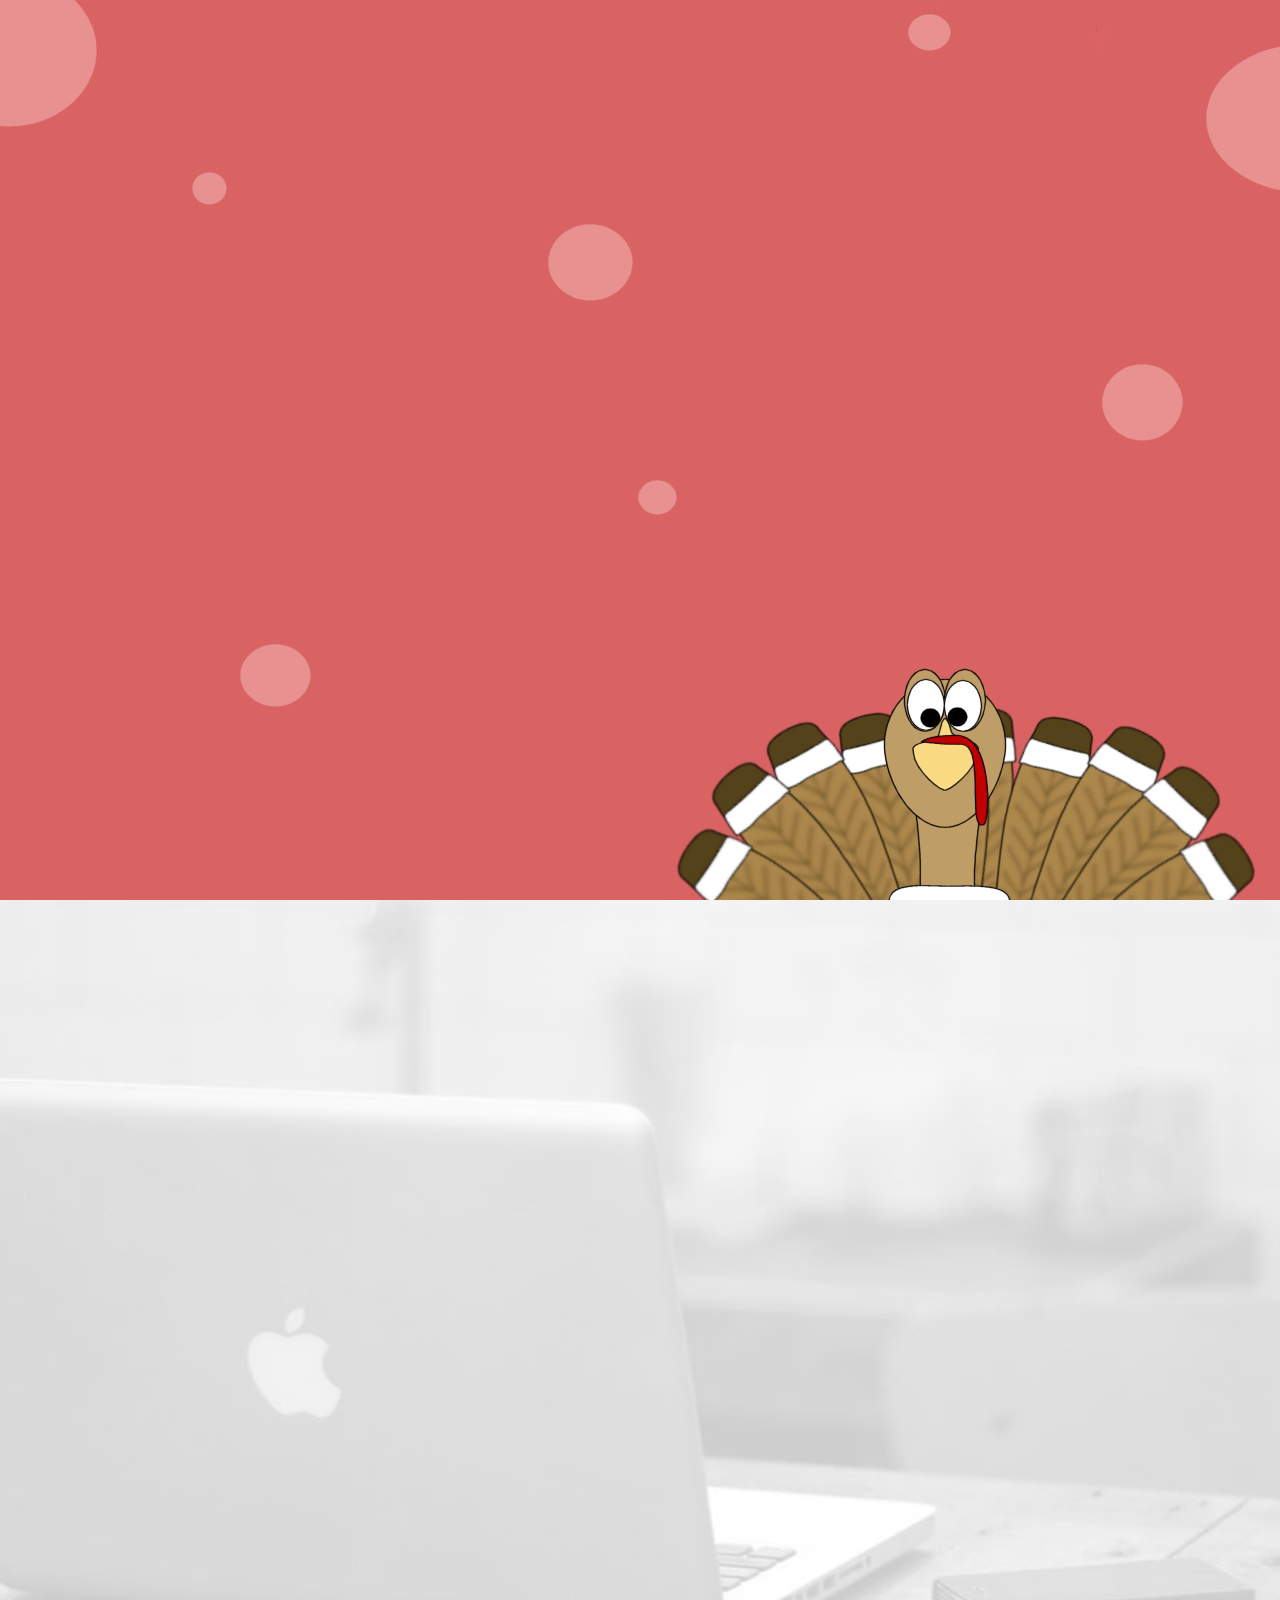
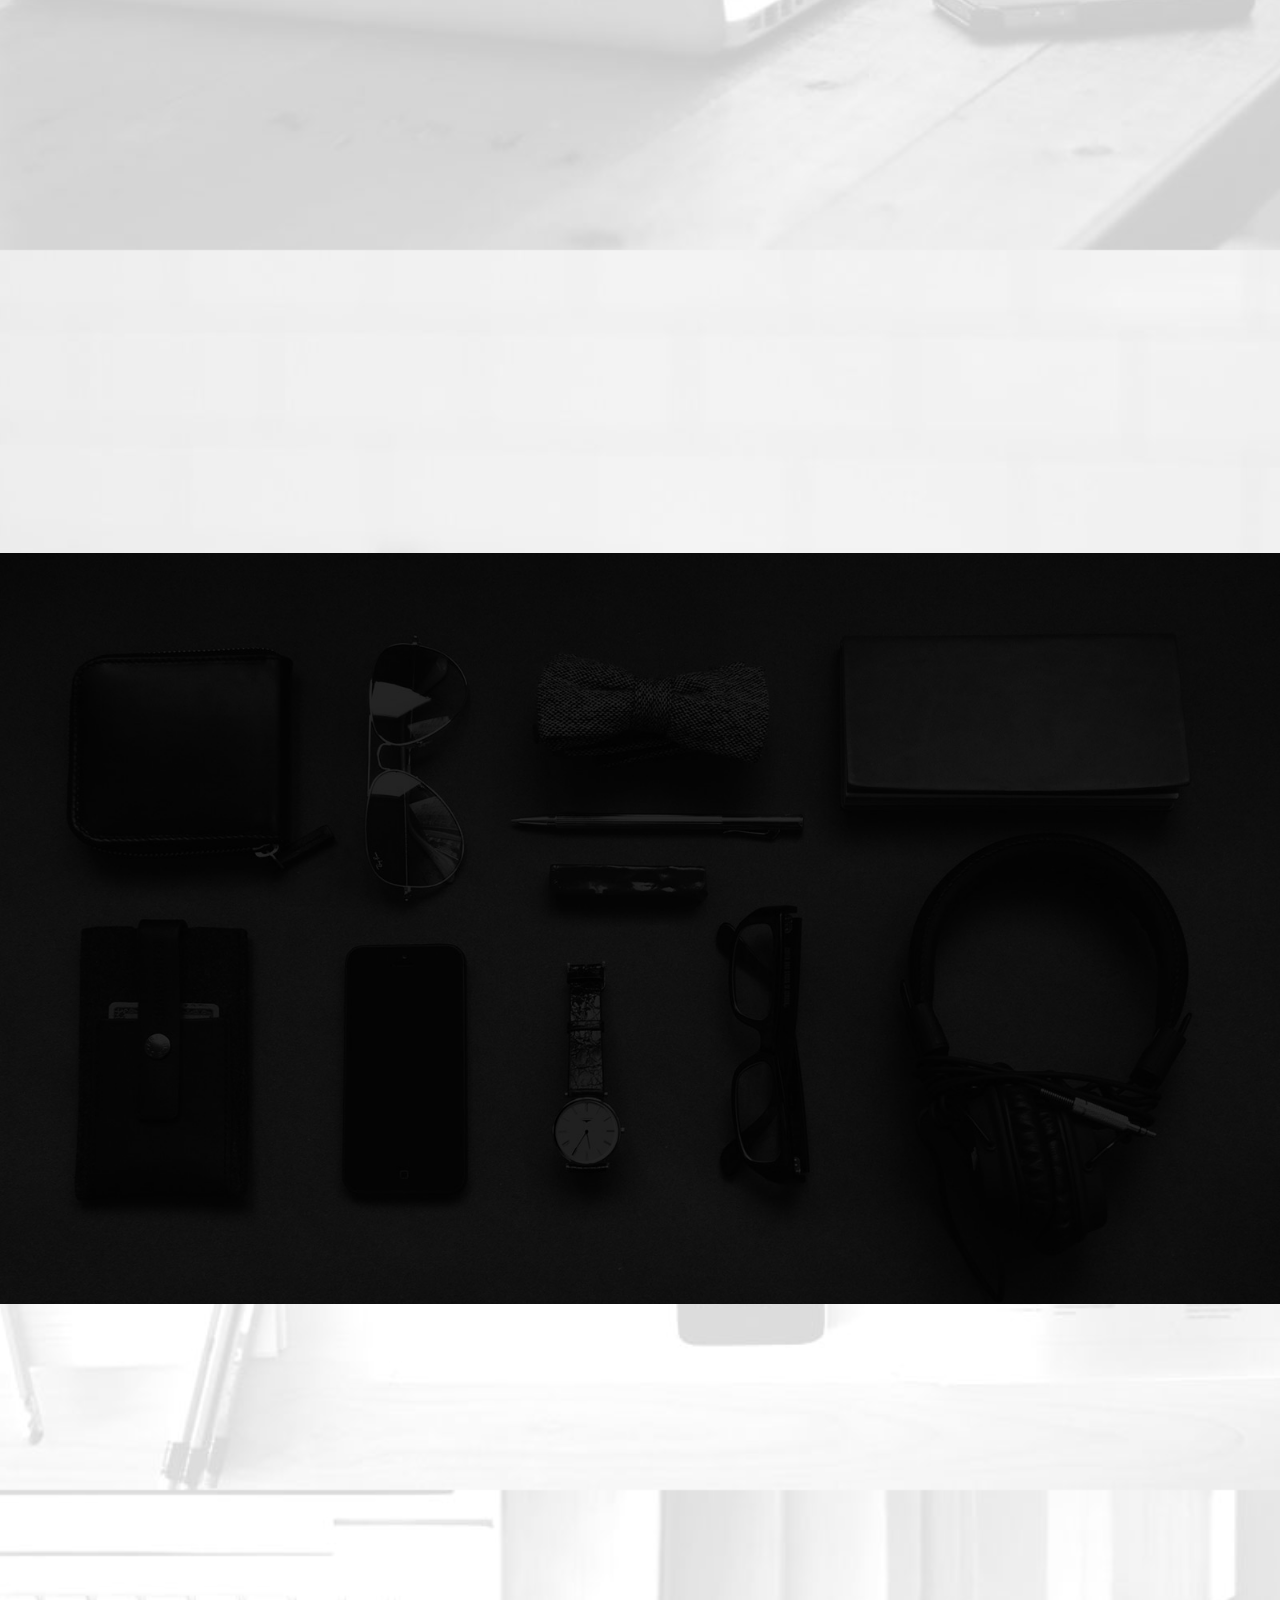
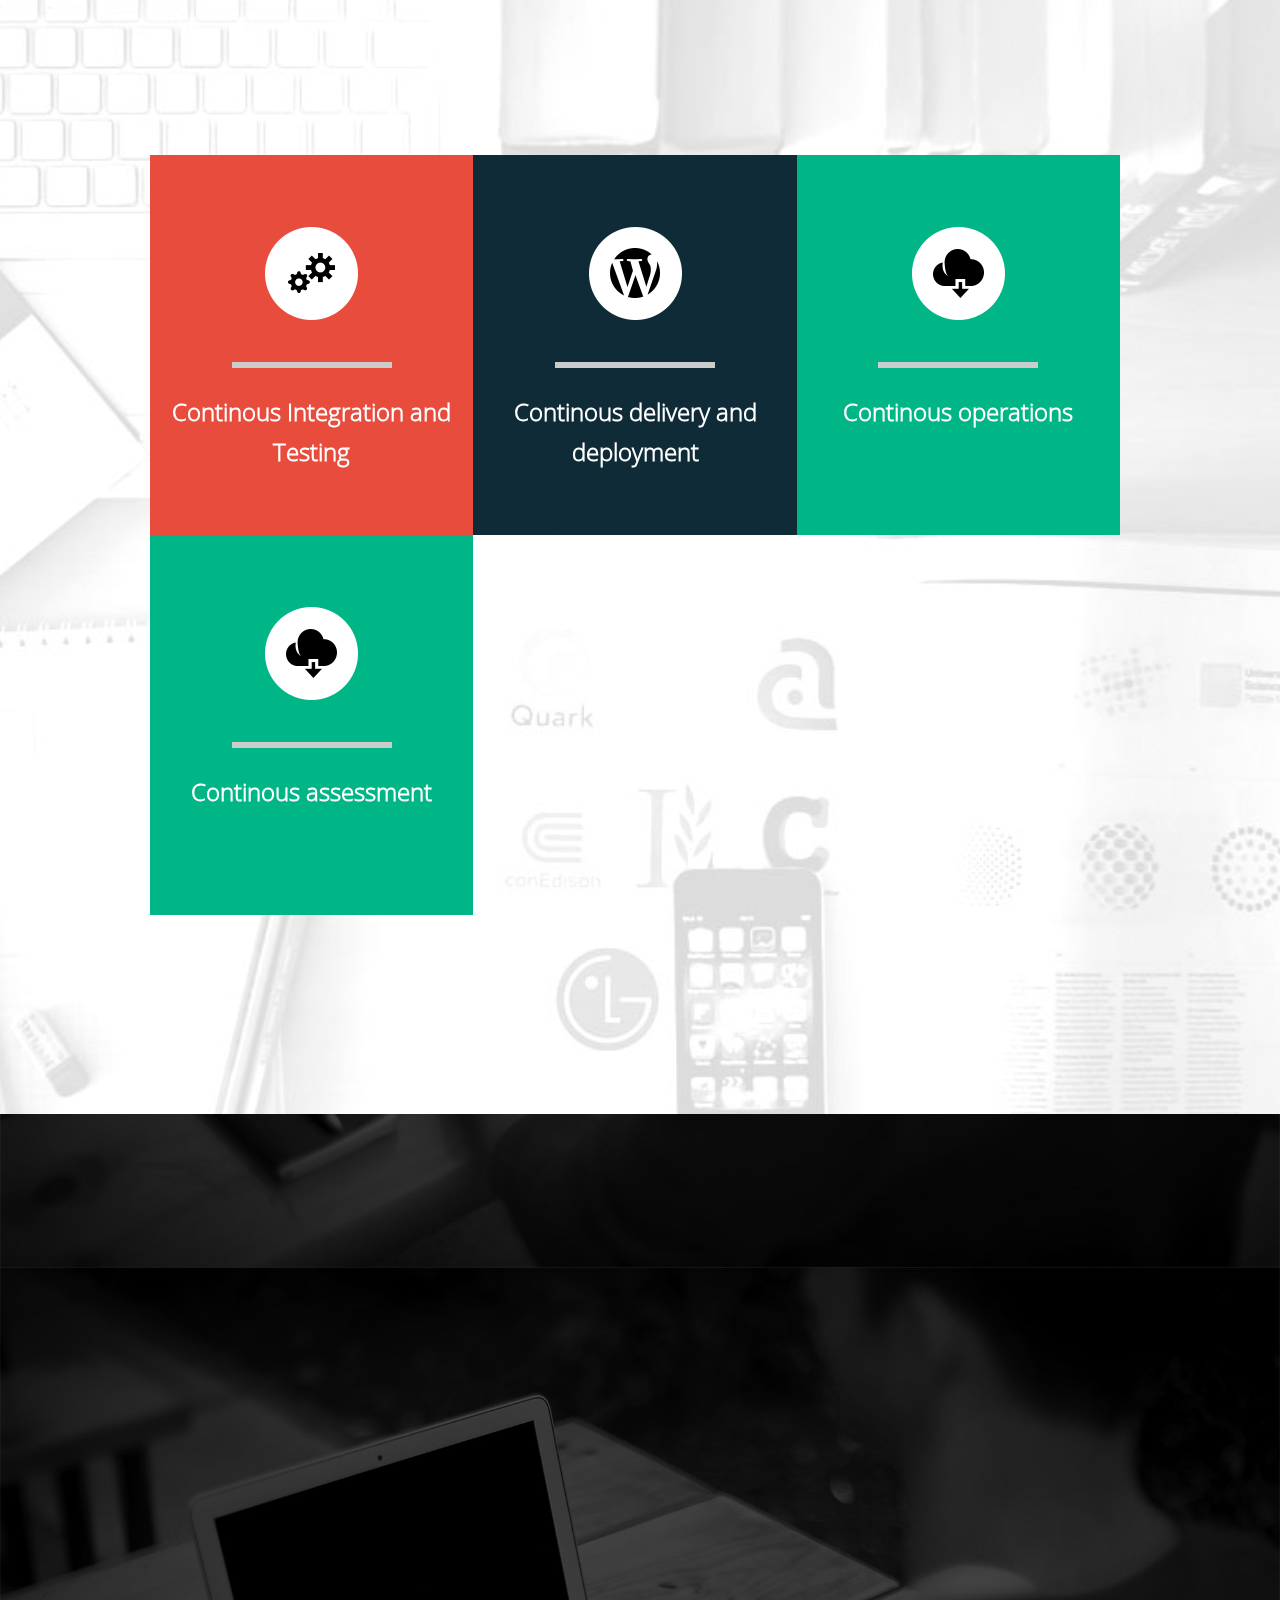
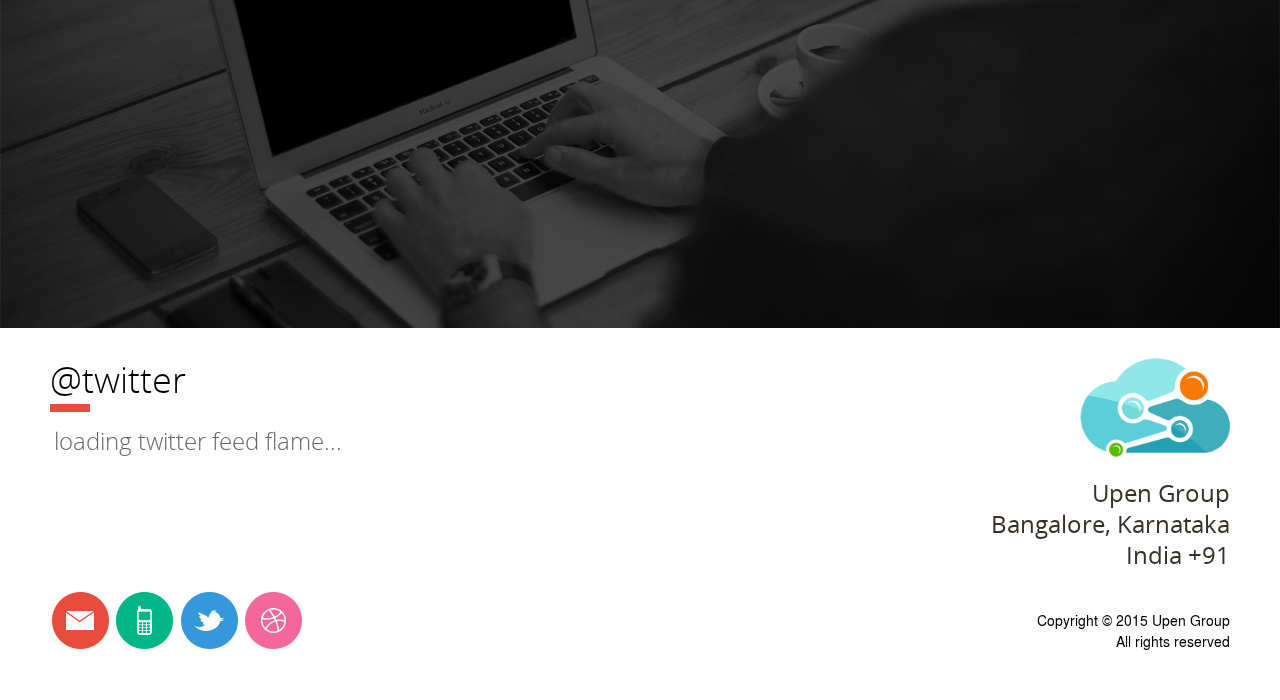
==== commit ecf1ac1b: "first draft of open group commit" ====
--- a/index.html
+++ b/index.html
@@ -2,7 +2,7 @@
 <html lang="en">
 <head>
 <meta charset="utf-8">
-<title>Dev-ops</title>
+<title>Upen Group</title>
 <meta name="viewport" content="width=device-width, initial-scale=1.0">
 <meta name="description" content="">
 <meta name="author" content="srinivas">
@@ -16,7 +16,6 @@
 <link rel="apple-touch-icon" sizes="72x72" href="assets/ico/apple-touch-icon-72-precomposed.html" />
 <!-- Retina iPad Touch Icon--> 
 <link rel="apple-touch-icon" sizes="144x144" href="assets/ico/apple-touch-icon-144-precomposed.html" />
-
 <link href="assets/css/bootstrap.css" rel="stylesheet">
 <link href="assets/css/bootstrap-responsive.css" rel="stylesheet">
 <link href="assets/css/extension.css" rel="stylesheet">
@@ -50,11 +49,11 @@
 <header id="mobile-header" class="hidden-desktop">
     <div id="nav">
       <ul class="clearfix">
-        <li><a class="scroll-link" href="#home" data-soffset="0">Home</a></li>
-        <li><a class="scroll-link" href="#about" data-soffset="0">About</a></li>
-        <li><a class="scroll-link" href="#team" data-soffset="0">Team</a></li>
-        <li><a class="scroll-link" href="#portfolio" data-soffset="0">Solutions</a></li>
-        <li><a class="scroll-link" href="#contact" data-soffset="0">Contact</a></li>
+        <li><a class="scroll-link" href="#home" data-soffset="0">HOME</a></li>
+        <li><a class="scroll-link" href="#about" data-soffset="0">ABOUT</a></li>
+        <li><a class="scroll-link" href="#team" data-soffset="0">TEAM</a></li>
+        <li><a class="scroll-link" href="#portfolio" data-soffset="0">SOLUTIONS</a></li>
+        <li><a class="scroll-link" href="#contact" data-soffset="0">CONTACT</a></li>
        
       </ul>
     </div>
@@ -67,16 +66,16 @@
     <div class="row-fluid">
 
             <article class="span6 text-left">
-              <img alt="simple" title="simple" width='130' height='130'class="head-logo" src="images/do.png" />
+              <img alt="simple" title="simple" width='130' height='130'class="head-logo" src="images/uplogo.png" />
             </article>
 
             <article class="span6 credits">
               <ul id="mast-nav" class="text-right clearfix">
-                <li><a class="scroll-link active" href="#intro" id="intro-linker" data-soffset="90">home</a></li>
-                <li><a class="scroll-link" href="#about" id="about-linker" data-soffset="0">about</a></li>
-                <li><a class="scroll-link" href="#team" id="team-linker" data-soffset="0">team</a></li>
-                <li><a class="scroll-link" href="#portfolio" id="portfolio-linker" data-soffset="0">Solutions</a></li>
-                <li><a class="scroll-link" href="#contact" id="contact-linker" data-soffset="0">contact</a></li>
+                <li><a class="scroll-link active" href="#intro" id="intro-linker" data-soffset="90">HOME</a></li>
+                <li><a class="scroll-link" href="#about" id="about-linker" data-soffset="0">ABOUT</a></li>
+                <li><a class="scroll-link" href="#team" id="team-linker" data-soffset="0">TEAM</a></li>
+                <li><a class="scroll-link" href="#portfolio" id="portfolio-linker" data-soffset="0">SOLUTIONS</a></li>
+                <li><a class="scroll-link" href="#contact" id="contact-linker" data-soffset="0">CONTACT</a></li>
               </ul>
             </article>
             
@@ -95,9 +94,9 @@
           <article class="span12">
             <div id="intro">
               <div id="logo">
-                <img alt="Devops" title="Devops" width='400' height='400' src="images/do.png" />
+                <img alt="Devops" title="Devops" width='400' height='400' src="images/uplogo.png" />
               </div>
-              <h1>Cloud Based Devops Consultancy</h1>
+              <h1>Solutions that unify development and operations to accelerate business innovation and meet market demands</h1>
               <h2><span>An easy way to Automate your things.</span></h2>
               <div id="explore" class="hidden-phone">
                 <a class="scroll scroll-link" href="#about" data-soffset="0"><img alt="simple" title="simple" src="images/scroll.png"/></a>
@@ -122,14 +121,14 @@
 
         <div class="row">
           <article class="span12 text-center fx fx-fadeInDownBig">
-            <h1 class="main-heading">Cloud ready Dev-ops </h1>
-            <h2 class="sub-heading"><span>Smartness has a new name</span></h2>
+            <h1 class="main-heading">About Us</h1>
+           <!-- <h2 class="sub-heading"><span>Smartness has a new name</span></h2>-->
           </article>
         </div>
 
         <div class="row add-top fx fx-fadeInUpBig">
           <article class="span10 offset1 text-center">
-              <p class="promo-text">Smart, as the name says is a <span>smart</span> creative theme where people can <span>easily Build Run and Deploy</span> yes we say, Smart! This is <span>possible</span> because we have technology solutions to be a perfectly minimal but stunningly <span>nice</span></p>
+			 <p class="promo-text">Smart, as the name says is a <span>smart</span> creative theme where people can <span>easily Build Run and Deploy</span> yes we say, Smart! This is <span>possible</span> because we have technology solutions to be a perfectly minimal but stunningly <span>nice</span></p>
           </article>
         </div>
 
@@ -141,7 +140,6 @@
   </section>
 
   <section id="services" class="add-top fx fx-fadeInUpBig">
-    
 
             <div class="swiper-container">
               <div class="swiper-wrapper">
@@ -149,52 +147,76 @@
                   <h2>Build</h2>
                   <img alt="simple" title="simple" src="images/about/01.jpg"/>
                   <h3>What we do</h3>
-                  <p>Pellentesque id nunc tempus metus gravida luctus id sit amet ipsum. Fusce eleifend ipsum vel odio hendrerit eu auctor nibh dictum. Vivamus facilisis blandit ante id ultricies. Suspendisse id metus elit. Nullam odio leo, ornare ac porta et, suscipit non lectus. </p>
+                  <p>Building Practicing Continuous Integration allows you to detect errors quickly and locate them more easily.Implementing a successful CI practice within an organisation requires discipline, particularly when your development environment contains a significant amount of complexity.</p>
                 </div>
                 <div class="swiper-slide simple-bg-four">
-                  <h2>Run</h2>
+                  <h2>Test</h2>
                   <img alt="simple" title="simple" src="images/about/02.jpg"/>
                   <h3>What we do</h3>
-                  <p>Pellentesque id nunc tempus metus gravida luctus id sit amet ipsum. Fusce eleifend ipsum vel odio hendrerit eu auctor nibh dictum. Vivamus facilisis blandit ante id ultricies. Suspendisse id metus elit. Nullam odio leo, ornare ac porta et, suscipit non lectus. </p>
+                  <p>Supporting high rates of change means that testing must be automated otherwise regression testing rapidly becomes the bottleneck.
+
+We believe in behaviour-driven development (BDD) as an alternative approach to test-driven development.
+
+BDD is an approach to automated testing that the whole team should understand.</p>
                 </div>
                 <div class="swiper-slide simple-bg-one">
+                  <h2>Release</h2>
+                  <img alt="simple" title="simple" src="images/about/03.jpg"/>
+                  <h3>What we do</h3>
+                  <p>Releasing software comes with risks, so trying to minimise those risks is a good idea.As well as reducing risk, being able to release early and often also helps products improve quickly.
+
+It removes barriers to quick experiments and rapid iteration.
+</p>
+                </div>
+                <div class="swiper-slide simple-bg-two">
                   <h2>Deploy</h2>
-                  <img alt="simple" title="simple" src="images/about/03.jpg"/>
-                  <h3>What we do</h3>
-                  <p>Pellentesque id nunc tempus metus gravida luctus id sit amet ipsum. Fusce eleifend ipsum vel odio hendrerit eu auctor nibh dictum. Vivamus facilisis blandit ante id ultricies. Suspendisse id metus elit. Nullam odio leo, ornare ac porta et, suscipit non lectus. </p>
-                </div>
-                <div class="swiper-slide simple-bg-two">
-                  <h2>deploy</h2>
                   <img alt="simple" title="simple" src="images/about/04.jpg"/>
                   <h3>What we do</h3>
-                  <p>Pellentesque id nunc tempus metus gravida luctus id sit amet ipsum. Fusce eleifend ipsum vel odio hendrerit eu auctor nibh dictum. Vivamus facilisis blandit ante id ultricies. Suspendisse id metus elit. Nullam odio leo, ornare ac porta et, suscipit non lectus. </p>
+                  <p>Continuous Delivery changes the economics of the software delivery process, so it’s cheap and low-risk to release new versions of your software.
+
+Implementing Continuous Delivery means creating multiple feedback loops to ensure that high-quality software gets delivered to users more quickly.
+
+Our team will help you optimise your deployment process, ensuring that you can respond quickly to change without compromising quality.</p>
                 </div>
                 <div class="swiper-slide simple-bg-five">
-                  <h2>support</h2>
+                  <h2>Operate</h2>
                   <img alt="simple" title="simple" src="images/about/05.jpg"/>
                   <h3>What we do</h3>
-                  <p>Pellentesque id nunc tempus metus gravida luctus id sit amet ipsum. Fusce eleifend ipsum vel odio hendrerit eu auctor nibh dictum. Vivamus facilisis blandit ante id ultricies. Suspendisse id metus elit. Nullam odio leo, ornare ac porta et, suscipit non lectus. </p>
+                  <p>Any online service should have tools dedicated to alerting any problems to those running the service.
+
+These can be low-level issues involving the infrastructure supporting the service, to a sudden high rate of user errors.
+
+Knowing the current state of your service and infrastructure will help you to identify problems before they happen, as well as alert you to issues that need your immediate attention.</p>
                 </div>
                 <div class="swiper-slide simple-bg-six">
-                  <h2>concept</h2>
+                  <h2>Process</h2>
                   <img alt="simple" title="simple" src="images/about/06.jpg"/>
                   <h3>What we do</h3>
-                  <p>Pellentesque id nunc tempus metus gravida luctus id sit amet ipsum. Fusce eleifend ipsum vel odio hendrerit eu auctor nibh dictum. Vivamus facilisis blandit ante id ultricies. Suspendisse id metus elit. Nullam odio leo, ornare ac porta et, suscipit non lectus. </p>
+                  <p>Upen Group will help you implement the effecient processes for building high-quality product.
+
+Our vast knowledge and wide range of experience in the software development industry and meturity model allows us to apply best practices to your product delivery processes.</p>
                 </div>
                 <div class="swiper-slide simple-bg-eight">
-                  <h2>ideas</h2>
+                  <h2>Road Map</h2>
                   <img alt="simple" title="simple" src="images/about/07.jpg"/>
                   <h3>What we do</h3>
-                  <p>Pellentesque id nunc tempus metus gravida luctus id sit amet ipsum. Fusce eleifend ipsum vel odio hendrerit eu auctor nibh dictum. Vivamus facilisis blandit ante id ultricies. Suspendisse id metus elit. Nullam odio leo, ornare ac porta et, suscipit non lectus. </p>
-                </div>
-                <div class="swiper-slide simple-bg-seven">
+                  <p>Clear understanding of the customer needs will be key for creating a successful digital service.
+
+Efficient roadmap can highlight potential problems early on.
+
+Our approach to roadmap will help you achieve incredible improvements to the way you build digital services.
+
+Plan each stage in advance using a repeatable, transparent and monitorable process.
+</p>
+                </div>
+               <!--  <div class="swiper-slide simple-bg-seven">
                   <h2>inspire</h2>
                   <img alt="simple" title="simple" src="images/about/08.jpg"/>
                   <h3>What we do</h3>
                   <p>Pellentesque id nunc tempus metus gravida luctus id sit amet ipsum. Fusce eleifend ipsum vel odio hendrerit eu auctor nibh dictum. Vivamus facilisis blandit ante id ultricies. Suspendisse id metus elit. Nullam odio leo, ornare ac porta et, suscipit non lectus. </p>
                 </div>
               </div>
-             <!--  <div class="pagination"></div> -->
+              <div class="pagination"></div> -->
             </div>
    
   </section>  
@@ -337,43 +359,63 @@
   </section>  
 
 
-  <section id="capability" class="container-fluid">
+</section>
+<!-- TEAM : ENDS -->
+
+<!-- PORTFOLIO : STARTS -->
+<section id="portfolio" class="page-section"  data-stellar-background-ratio="2">
+<section class="container-fluid">
     <div class="row-fluid">
 
       <section class="container">
 
+        <div class="row">
+          <article class="span12 text-center">
+            <h1 class="main-heading fx fx-bounceInDown">Few Smart Solutions</h1>
+          </article>
+        </div>
+
         <div class="row add-top">
-          <article class="span10 offset1 text-center">
-            <h1 class="small-heading">Our solutions are the best in class in Dev-ops related. We give innovative enterprise solutions as well</h1>
+          <article class="span10 offset1 text-center fx fx-bounceIn">
+              <p class="promo-text">Smart, as the name says is a <span>smart</span> creative theme where people can <span>easily Build Run and Deploy</span> yes we say, Smart! This is <span>possible</span> because we have technology solutions to be a perfectly minimal but stunningly <span>nice</span></p>
           </article>
         </div>
 
       </section>
+
+
+          
     </div>
   </section>
 
-
-      <section class="service-grid clearfix">
+<section class="service-grid clearfix">
 
           <ul class="cbp-ig-grid">
           <li class="simple-bg-one">
             <a href="#">
               <span class="cbp-ig-icon cbp-ig-icon-shoe"><img alt="simple" title="simple" src="images/services/01.png"></span>
-              <h3 class="cbp-ig-title">Development</h3>
+              <h3 class="cbp-ig-title">Continous Integration and Testing</h3>
               <span class="cbp-ig-category">21 Applications</span>
             </a>
           </li>
           <li class="simple-bg-four">
             <a href="#">
               <span class="cbp-ig-icon cbp-ig-icon-shoe"><img alt="simple" title="simple" src="images/services/02.png"></span>
-              <h3 class="cbp-ig-title">WordPress</h3>
+              <h3 class="cbp-ig-title">Continous delivery and deployment</h3>
               <span class="cbp-ig-category">35 Projects</span>
             </a>
           </li>
           <li class="simple-bg-three">
             <a href="#">
               <span class="cbp-ig-icon cbp-ig-icon-shoe"><img alt="simple" title="simple" src="images/services/03.png"></span>
-              <h3 class="cbp-ig-title">Optimization</h3>
+              <h3 class="cbp-ig-title">Continous operations</h3>
+              <span class="cbp-ig-category">543 Clients</span>
+            </a>
+          </li>
+		  <li class="simple-bg-three">
+            <a href="#">
+              <span class="cbp-ig-icon cbp-ig-icon-shoe"><img alt="simple" title="simple" src="images/services/03.png"></span>
+              <h3 class="cbp-ig-title">Continous assessment</h3>
               <span class="cbp-ig-category">543 Clients</span>
             </a>
           </li>
@@ -383,266 +425,7 @@
     </section>
 
 
-</section>
-<!-- TEAM : ENDS -->
-
-
-
-
-<!-- PORTFOLIO : STARTS -->
-<section id="portfolio" class="page-section"  data-stellar-background-ratio="2">
-<section class="container-fluid">
-    <div class="row-fluid">
-
-      <section class="container">
-
-        <div class="row">
-          <article class="span12 text-center">
-            <h1 class="main-heading fx fx-bounceInDown">Few Smart Solutions</h1>
-          </article>
-        </div>
-
-        <div class="row add-top">
-          <article class="span10 offset1 text-center fx fx-bounceIn">
-              <p class="promo-text">Smart, as the name says is a <span>smart</span> creative theme where people can <span>easily Build Run and Deploy</span> yes we say, Smart! This is <span>possible</span> because we have technology solutions to be a perfectly minimal but stunningly <span>nice</span></p>
-          </article>
-        </div>
-
-      </section>
-
-
-          
-    </div>
-  </section>
-
-  <section id="portfolio-wrap" class="add-top">
-
-    <!-- Filter -->
-     <div id="filter" class="clearfix">
-          <div id="filter_wrapper">
-               <ul id="portfolioFilter">
-                   <li class="active"><a href="#" class="all">All</a></li>
-                   <li class="separator">/</li>
-                   <li><a href="#" class="category1">Photos</a></li>
-                   <li class="separator">/</li>
-                   <li><a href="#" class="category2">Youtube</a></li>
-                   <li class="separator">/</li>
-                   <li><a href="#" class="category3">Vimeo</a></li>
-                   <li class="separator">/</li>
-                   <li><a href="#" class="category4">Lightbox Photos</a></li>
-                   <li class="separator">/</li>
-                   <li><a href="#" class="category5">Lightbox Video</a></li>
-                   <li class="separator">/</li>
-                   <li><a href="#feed-gallery" class="scroll-link" data-soffset="90">Flickr / Instagram Feed</a></li>
-               </ul>
-          </div>
-     </div>
-     <!-- End: Filter -->
-    
-     <!-- Container element for a single portfolio item. Do not remove! -->
-     <div id="item_container" class="clearfix"></div>
-
-     <!-- Thumbnails -->
-     <div id="portfolio_thumbs">
-     
-          <ul class="sortablePortfolio clearfix">
-
-              <!-- 1st thumb -->
-              <li data-type="category1" class="simple-bg-one">
-                  <!-- Thumbnail -->
-                  <a href="photo_item.html" class="more_info">
-                     <img alt="simple" title="simple" src="images/portfolio_thumbs/portfolio1.jpg"/>
-                     <img alt="simple" title="simple" src="images/portfolio_thumbs/portfolio1_rollover.jpg" class="rollover" />
-                  </a>
-                  <!-- Info -->
-                  <div class="item_info">
-                       <h3><a href="photo_item.html" class="more_info">Work Title 1</a></h3>
-                       <p>photography</p>
-                  </div>
-              </li>
-              
-              <!-- 2nd thumb -->
-              <li data-type="category2" class="simple-bg-two">
-                  <!-- Thumbnail -->
-                  <a href="youtube_item.html" class="more_info">
-                     <img alt="simple" title="simple" src="images/portfolio_thumbs/portfolio2.jpg"/>
-                     <img alt="simple" title="simple" src="images/portfolio_thumbs/portfolio2_rollover.jpg" class="rollover" />
-                  </a>
-                  <!-- Info -->
-                  <div class="item_info">
-                       <h3><a href="youtube_item.html" class="more_info">Work Title 2</a></h3>
-                       <p>youtube</p>
-                  </div>
-              </li>
-              
-              <!-- 3rd thumb -->
-              <li data-type="category3" class="simple-bg-three">
-                  <!-- Thumbnail -->
-                  <a href="vimeo_item.html" class="more_info">
-                     <img alt="simple" title="simple" src="images/portfolio_thumbs/portfolio3.jpg"/>
-                     <img alt="simple" title="simple" src="images/portfolio_thumbs/portfolio3_rollover.jpg" class="rollover" />
-                  </a>
-                  <!-- Info -->
-                  <div class="item_info">
-                       <h3><a href="vimeo_item.html" class="more_info">Work Title 3</a></h3>
-                       <p>vimeo</p>
-                  </div>
-              </li>
-              
-              <!-- 4th thumb -->
-              <li data-type="category1" class="simple-bg-four">
-                  <!-- Thumbnail -->
-                  <a href="photo_item.html" class="more_info">
-                     <img alt="simple" title="simple" src="images/portfolio_thumbs/portfolio4.jpg"/>
-                     <img alt="simple" title="simple" src="images/portfolio_thumbs/portfolio4_rollover.jpg" class="rollover" />
-                  </a>
-                  <!-- Info -->
-                  <div class="item_info">
-                       <h3><a href="photo_item.html" class="more_info">Work Title 4</a></h3>
-                       <p>photography</p>
-                  </div>
-              </li>
-              
-              <!-- 5th thumb -->
-              <li data-type="category4" class="simple-bg-five">
-                  <!-- Thumbnail -->
-                  <a href="images/portfolio_zoom/01.jpg" data-gal="prettyPhoto[gallery]">
-                     <img alt="simple" title="simple" src="images/portfolio_thumbs/portfolio5.jpg"/>
-                     <img alt="simple" title="simple" src="images/portfolio_thumbs/portfolio5_rollover.jpg" class="rollover" />
-                  </a>
-                  <!-- Info -->
-                  <div class="item_info">
-                       <h3><a href="images/portfolio_zoom/01.jpg" data-gal="prettyPhoto[gallery]">Work Title 5</a></h3>
-                       <p>lightbox</p>
-                  </div>
-              </li>
-              
-              <!-- 6th thumb -->
-              <li data-type="category2" class="simple-bg-six">
-                  <!-- Thumbnail -->
-                  <a href="youtube_item.html" class="more_info">
-                     <img alt="simple" title="simple" src="images/portfolio_thumbs/portfolio6.jpg"/>
-                     <img alt="simple" title="simple" src="images/portfolio_thumbs/portfolio6_rollover.jpg" class="rollover" />
-                  </a>
-                  <!-- Info -->
-                  <div class="item_info">
-                       <h3><a href="youtube_item.html" class="more_info">Work Title 6</a></h3>
-                       <p>youtube</p>
-                  </div>
-              </li>
-              
-              <!-- 7th thumb -->
-              <li data-type="category5" class="simple-bg-seven">
-                  <!-- Thumbnail -->
-                  <a href="http://www.youtube.com/watch?v=1iIZeIy7TqM" data-gal="prettyPhoto[gallery]">
-                     <img alt="simple" title="simple" src="images/portfolio_thumbs/portfolio7.jpg"/>
-                     <img alt="simple" title="simple" src="images/portfolio_thumbs/portfolio7_rollover.jpg" class="rollover" />
-                  </a>
-                  <!-- Info -->
-                  <div class="item_info">
-                       <h3><a href="http://www.youtube.com/watch?v=1iIZeIy7TqM" data-gal="prettyPhoto[gallery]">Work Title 7</a></h3>
-                       <p>lightbox</p>
-                  </div>
-              </li>
-              
-              <!-- 8th thumb -->
-              <li data-type="category1" class="simple-bg-eight">
-                  <!-- Thumbnail -->
-                  <a href="photo_item.html" class="more_info">
-                     <img alt="simple" title="simple" src="images/portfolio_thumbs/portfolio8.jpg"/>
-                     <img alt="simple" title="simple" src="images/portfolio_thumbs/portfolio8_rollover.jpg" class="rollover" />
-                  </a>
-                  <!-- Info -->
-                  <div class="item_info">
-                       <h3><a href="photo_item.html" class="more_info">Work Title 8</a></h3>
-                       <p>photography</p>
-                  </div>
-              </li>
-              
-              <!-- 9th thumb -->
-              <li data-type="category3" class="simple-bg-one">
-                  <!-- Thumbnail -->
-                  <a href="vimeo_item.html" class="more_info">
-                     <img alt="simple" title="simple" src="images/portfolio_thumbs/portfolio9.jpg"/>
-                     <img alt="simple" title="simple" src="images/portfolio_thumbs/portfolio9_rollover.jpg" class="rollover" />
-                  </a>
-                  <!-- Info -->
-                  <div class="item_info">
-                       <h3><a href="vimeo_item.html" class="more_info">Work Title 9</a></h3>
-                       <p>vimeo</p>
-                  </div>
-              </li>
-              
-              <!-- 10th thumb -->
-              <li data-type="category2" class="simple-bg-two">
-                  <!-- Thumbnail -->
-                  <a href="youtube_item.html" class="more_info">
-                     <img alt="simple" title="simple" src="images/portfolio_thumbs/portfolio10.jpg"/>
-                     <img alt="simple" title="simple" src="images/portfolio_thumbs/portfolio10_rollover.jpg" class="rollover" />
-                  </a>
-                  <!-- Info -->
-                  <div class="item_info">
-                       <h3><a href="youtube_item.html" class="more_info">Work Title 10</a></h3>
-                       <p>youtube</p>
-                  </div>
-              </li>
-              
-              <!-- 11th thumb -->
-              <li data-type="category1" class="simple-bg-three">
-                  <!-- Thumbnail -->
-                  <a href="photo_item.html" class="more_info">
-                     <img alt="simple" title="simple" src="images/portfolio_thumbs/portfolio11.jpg"/>
-                     <img alt="simple" title="simple" src="images/portfolio_thumbs/portfolio11_rollover.jpg" class="rollover" />
-                  </a>
-                  <!-- Info -->
-                  <div class="item_info">
-                       <h3><a href="photo_item.html" class="more_info">Work Title 11</a></h3>
-                       <p>photography</p>
-                  </div>
-              </li>
-              
-              <!-- 12th thumb -->
-              <li data-type="category2" class="simple-bg-four">
-                  <!-- Thumbnail -->
-                  <a href="youtube_item.html" class="more_info">
-                     <img alt="simple" title="simple" src="images/portfolio_thumbs/portfolio12.jpg"/>
-                     <img alt="simple" title="simple" src="images/portfolio_thumbs/portfolio12_rollover.jpg" class="rollover" />
-                  </a>
-                  <!-- Info -->
-                  <div class="item_info">
-                       <h3><a href="youtube_item.html" class="more_info">Work Title 12</a></h3>
-                       <p>youtube</p>
-                  </div>
-              </li>
-              
-
-          </ul>
-
-     </div>
-     <!-- End: Thumbnails -->
-            
-   
-  </section>  
-
-
-<!-- FEED-GALLERY : STARTS -->
-<section id="feed-gallery">
-
- 
-
-  <!-- INSTAGRAM FEED : STARTS-->
-
-  <ul id="instagram" class="feed clearfix">
-    <!-- Please note, in order to display the instagram feed images on this site you have to setup your own Instagram Access Key and Client ID via SCRIPT.JS file - please see theme documentation for instructions about this. -->
-  </ul>
-  <!-- INSTAGRAM FEED : ENDS -->
-  
-  <!-- FLICKR FEED : STARTS -->
-  <ul id="flickr" class="feed clearfix"></ul>
-  <!-- FLICKR FEED : ENDS-->
-
-</section>
-<!-- FEED-GALLERY : ENDS -->
+
 
 
 </section>
@@ -661,7 +444,6 @@
         <div class="row">
           <article class="span12 text-center">
             <h1 class="main-heading fx fx-fadeInRight">Contact Us</h1>
-            <h2 class="sub-heading-alt fx fx-fadeInLeft"><span>Smartness has a new name</span></h2>
           </article>
         </div>
 
@@ -733,8 +515,8 @@
 
 
             <article class="span6 text-right">
-              <img alt="simple" title="simple" class="foot-logo" width='150' height='150' src="images/do.png" />
-              <p class="address-now">Cloud Based Dev-ops Consultency<br/>
+              <img alt="simple" title="simple" class="foot-logo" width='150' height='150' src="images/uplogo.png" />
+              <p class="address-now">Upen Group<br/>
                   Bangalore, Karnataka <br/>India +91
                   </p>
             </article>
@@ -751,7 +533,7 @@
                 </article>
 
                 <article class="span6 copyright text-right">
-                  <p>Copyright &copy; 2015 Dev-ops<br/>All rights reserved</p>
+                  <p>Copyright &copy; 2015 Upen Group<br/>All rights reserved</p>
                 </article>
 
 
@@ -814,7 +596,7 @@
     var mySwiper = new Swiper('.swiper-container',{ 
     mode:'horizontal',
     pagination: false,
-    slidesPerView: 3,
+    slidesPerView: 4,
     loop: true,
     calculateHeight: true
     });
--- a/stylesheets/service-grid.css
+++ b/stylesheets/service-grid.css
@@ -83,15 +83,15 @@
 
 /* title element */
 .cbp-ig-grid .cbp-ig-title {
-	font-weight: normal;
-font-family:"Tex_B";
-	margin: 20px 0 10px 0;
-	padding: 20px 0 0 0;
-	font-size: 2em;
-	position: relative;
-	-webkit-transition: -webkit-transform 0.2s;
-	-moz-transition: -moz-transform 0.2s;
-	transition: transform 0.2s;
+font-weight: bold;
+    font-family: "Open_Sans_L";
+    margin: 20px 0 10px 0;
+    padding: 20px 0 0 0;
+    font-size: 1.5em;
+    position: relative;
+    -webkit-transition: -webkit-transform 0.2s;
+    -moz-transition: -moz-transform 0.2s;
+    transition: transform 0.2s;
 }
 
 .cbp-ig-grid .cbp-ig-title:before {
--- a/stylesheets/style.css
+++ b/stylesheets/style.css
@@ -161,7 +161,7 @@
 #mast-nav li > a {
     font-size: 24px;
     line-height: 31px;
-    font-family: "Tex_B";
+    font-family: "Open_Sans_L";
     color: #000;
     font-weight: normal;
     margin-left: 10px;
@@ -179,7 +179,7 @@
 /* ===================================*/
 
 .main-heading {
-    font-family: "Tex_B";
+    font-family: "Open_Sans_L";
     font-weight: normal;
     color: #E74C3C;
     font-size: 54px;
@@ -219,7 +219,7 @@
     font-size: 32px;
     line-height: 43px;
     color: #555;
-    font-family: "Tex_B";
+    font-family: "Open_Sans_L";
 }
 
 .sub-heading-alt > span {
@@ -245,7 +245,7 @@
     font-size: 32px;
     line-height: 43px;
     color: #fff;
-    font-family: "Tex_B";
+    font-family: "Open_Sans_L";
 }
 
 
@@ -256,7 +256,7 @@
 .page-section {
     min-height: 500px;
     padding-top: 120px;
-    padding-bottom: 120px;
+  /*  padding-bottom: 120px; */
 }
 
 /* ===================================*/
@@ -265,7 +265,7 @@
 /*HOME*/
 
 #home {
-    background: #0F2B37 url('../images/bg/01.jpg') center center repeat;
+    background: #0F2B37 url('../images/bg/005.jpg') center center repeat;
     background-size: cover;
     background-position: center top;
 }
@@ -283,12 +283,13 @@
 
 #intro h1 {
     display: none;
-    font-family: "Tex_B";
+    font-family: "Open_Sans_L";
     font-weight: normal;
     color: #fff;
     margin-bottom: 30px;
-    font-size: 96px;
-    line-height: 96px;
+	margin-top: 30px;
+    font-size: 46px;
+    line-height: 60px;
 }
 
 #intro h2 > span {
@@ -331,7 +332,7 @@
 }
 
 #explore {
-    margin-top: 60px;
+    margin-top: 170px;
 }
 
 #explore a {
@@ -375,16 +376,16 @@
 }
 
 .swiper-slide h2 {
-    font-family: "Tex_B";
+    /* font-family: "Open_Sans_L"; */
     font-weight: normal;
     color: #fff;
-    font-size: 96px;
-    line-height: 96px;
+    font-size: 50px;
+    line-height: 50px;
     margin: 25px;
 }
 
 .swiper-slide h3 {
-    font-family: "Tex_B";
+    font-family: "Open_Sans_L";
     margin: 25px;
     margin-bottom: 10px;
 }
@@ -393,8 +394,8 @@
     font-family: "Open_Sans_L";
     font-weight: normal;
     color: #fff;
-    font-size: 14px;
-    line-height: 21px;
+    font-size: 20px;
+    line-height: 24px;
     margin: 25px;
     margin-top: 0px;
 }
@@ -577,7 +578,7 @@
 ul#portfolioFilter li a {
     font-size: 18px;
     color: #fff;
-    font-family: "Tex_B";
+    font-family: "Open_Sans_L";
 }
 
 
@@ -627,7 +628,7 @@
     font-size: 24px;
     line-height: 31px;
     color: #FFF;
-    font-family: "Tex_B";
+    font-family: "Open_Sans_L";
     font-weight: normal;
 }
 
@@ -673,7 +674,7 @@
     font-size: 24px;
     line-height: 31px;
     color: #FFF;
-    font-family: "Tex_B";
+    font-family: "Open_Sans_L";
     font-weight: normal;
 }
 
@@ -1031,7 +1032,7 @@
 .credits h3 {
     font-size: 36px;
     line-height: 43px;
-    font-family: "Tex_B";
+    font-family: "Open_Sans_L";
     color: #000;
     font-weight: normal;
 }
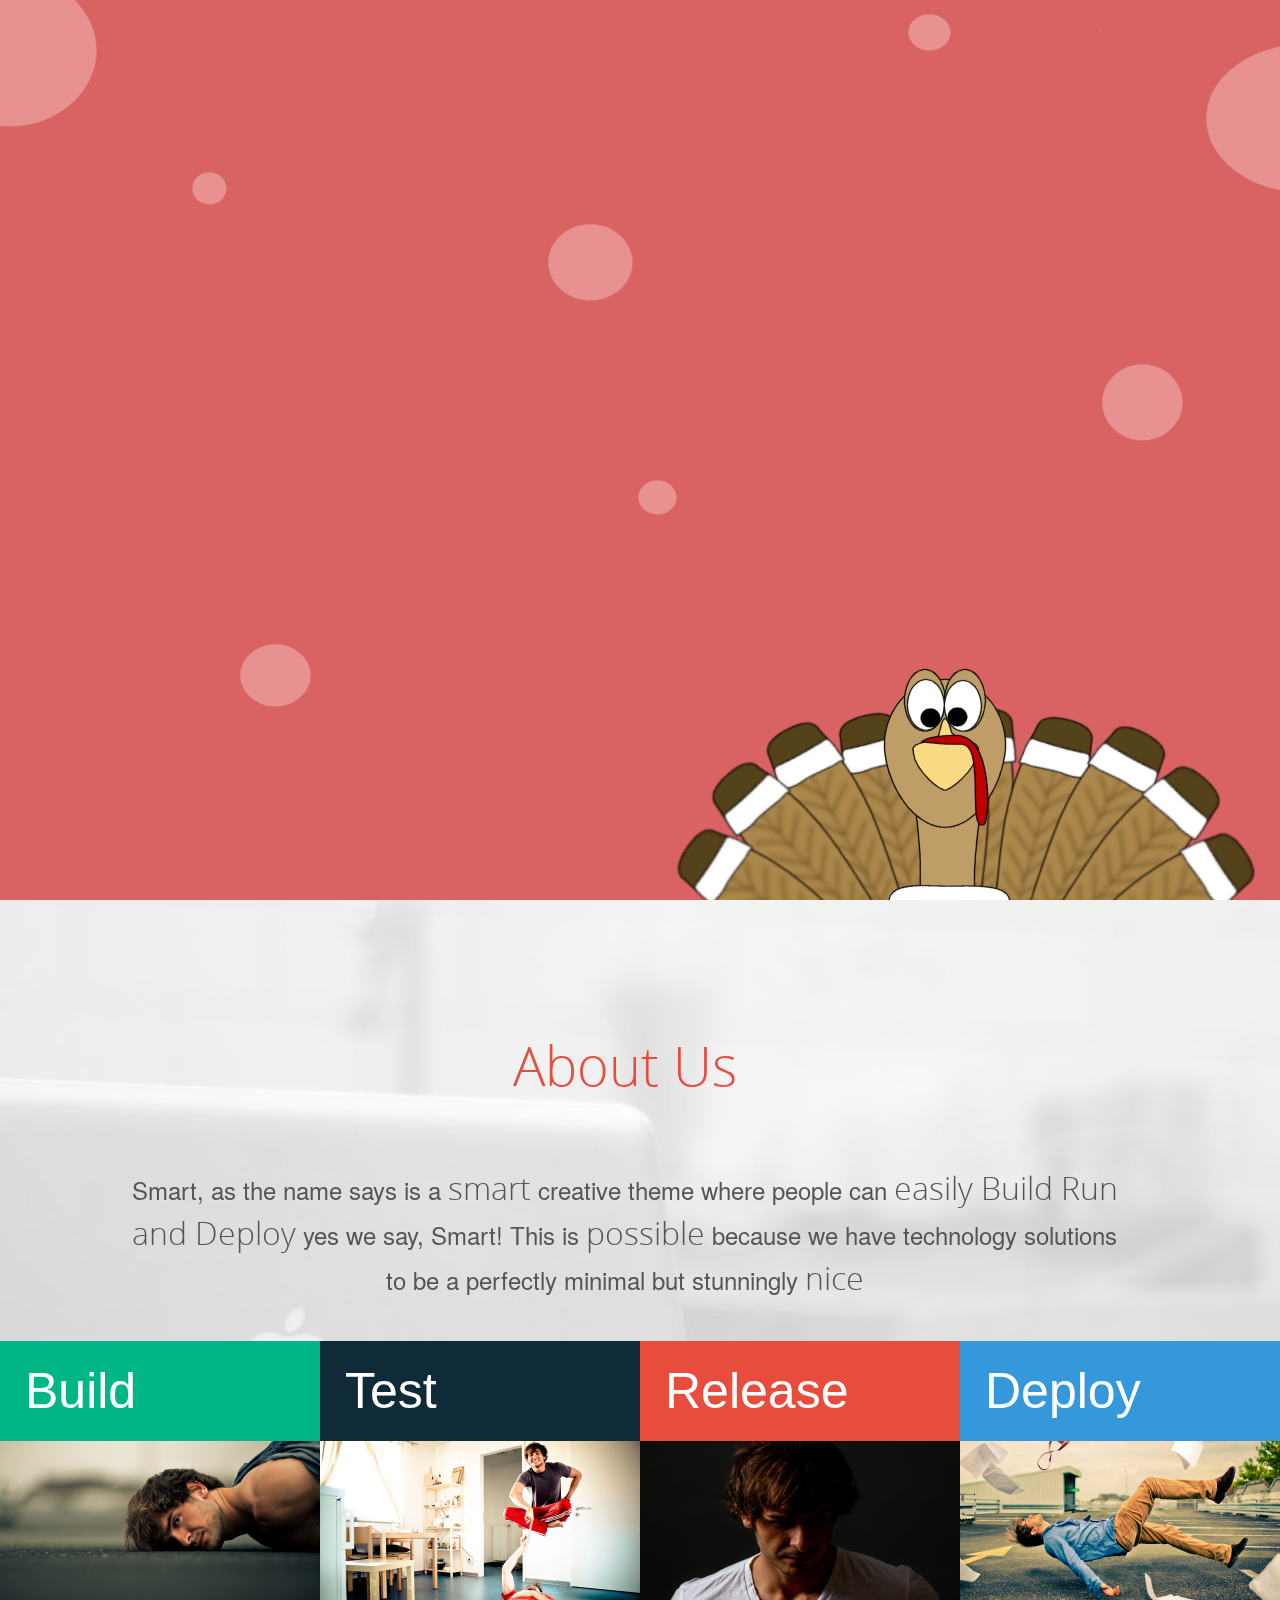
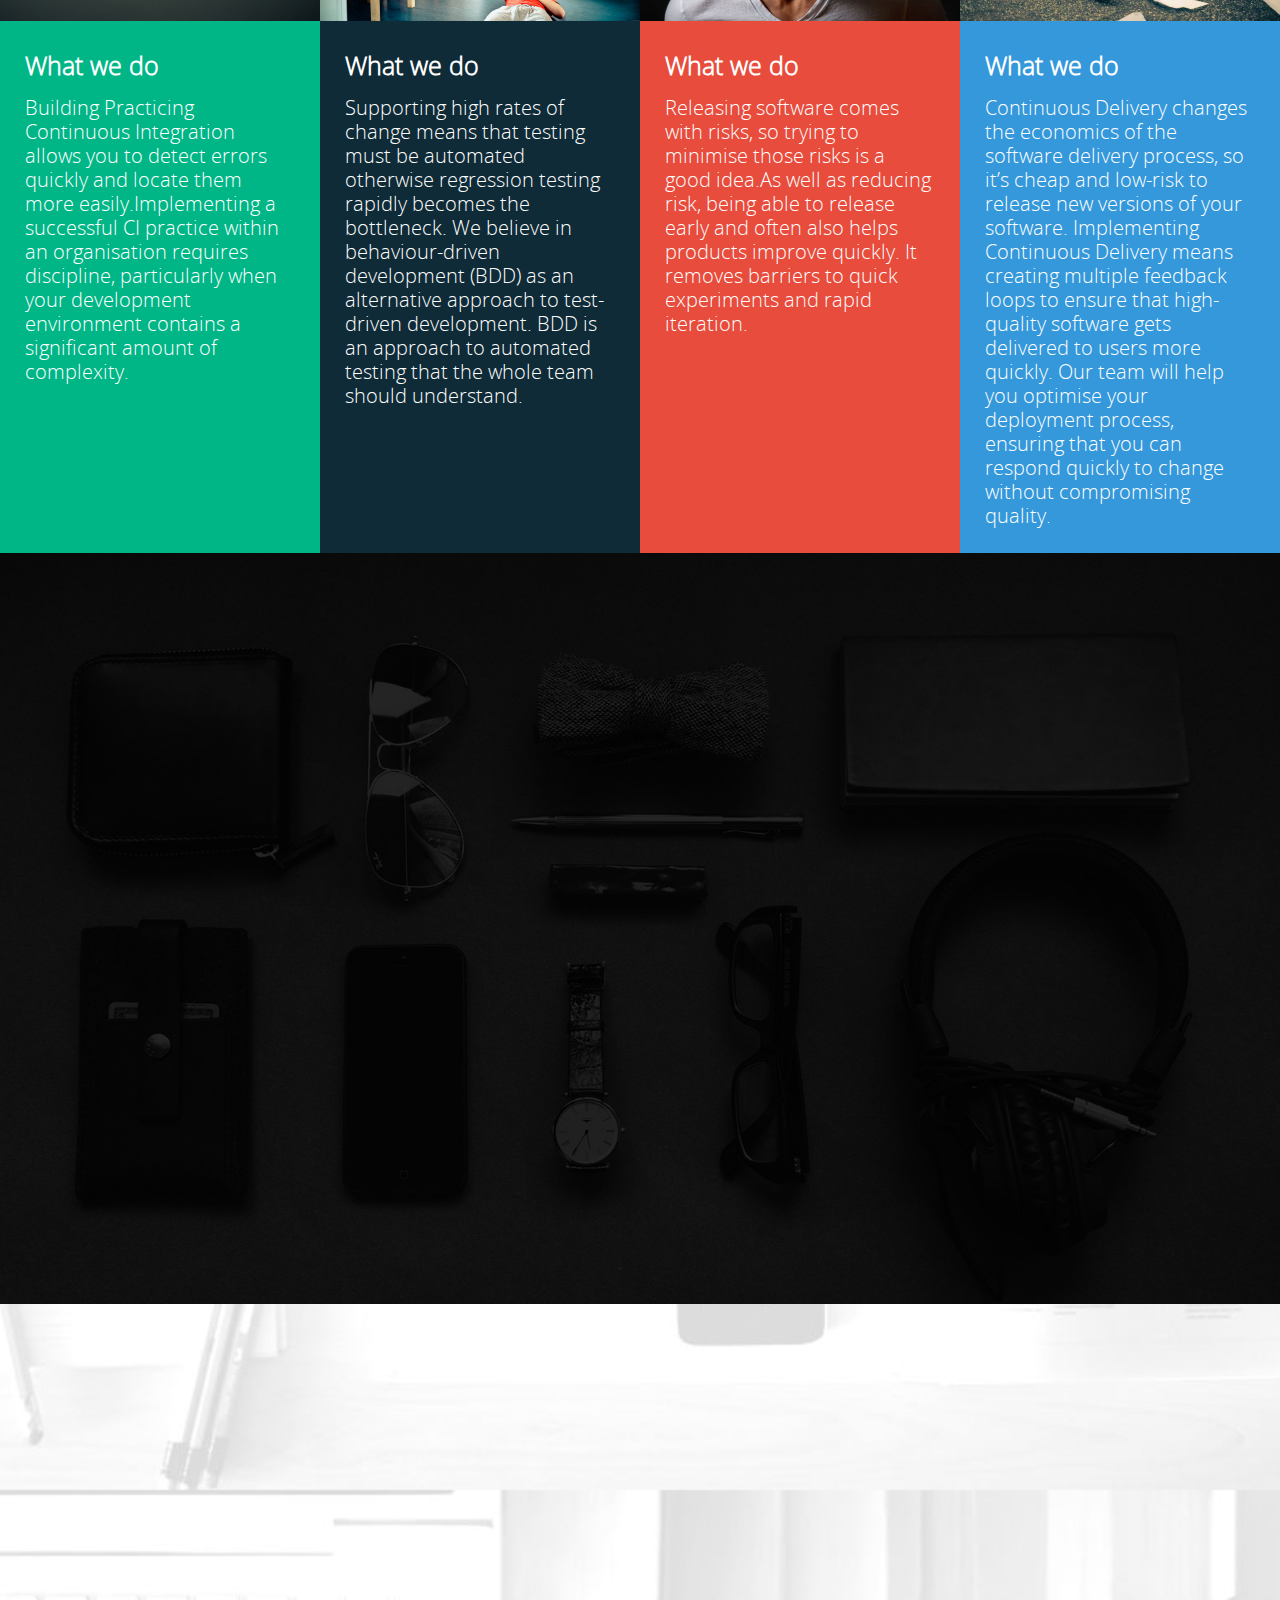
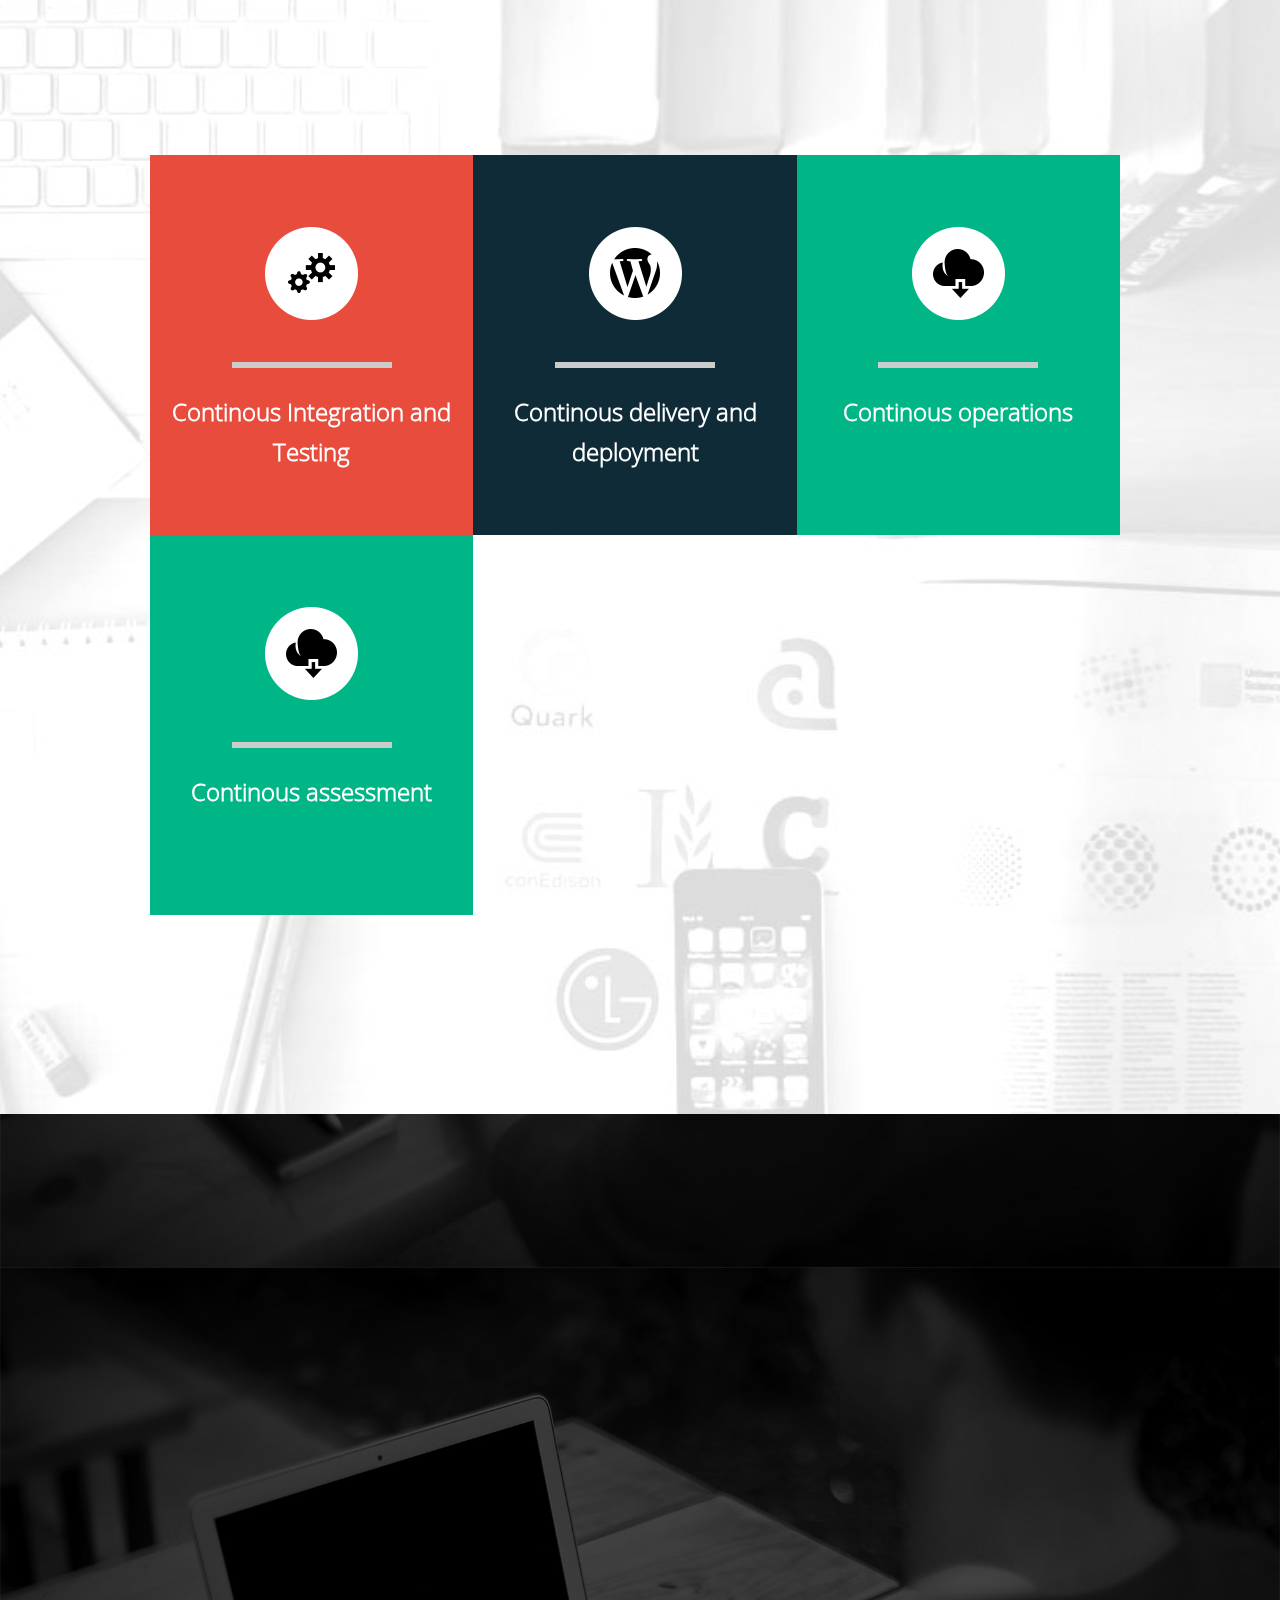
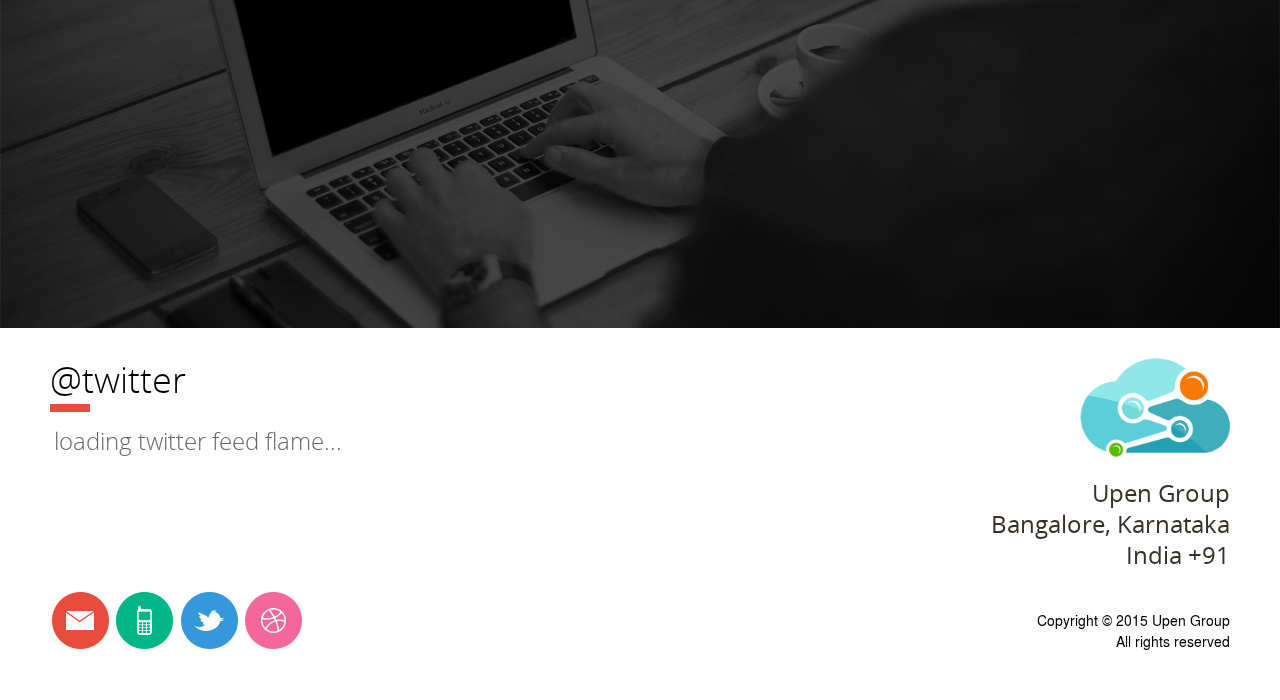
==== commit 41d63d5a: "minor changes" ====
--- a/index.html
+++ b/index.html
@@ -94,7 +94,7 @@
           <article class="span12">
             <div id="intro">
               <div id="logo">
-                <img alt="Devops" title="Devops" width='400' height='400' src="images/uplogo.png" />
+                <img alt="Devops" title="Devops" width='300' height='300' src="images/uplogo.png" />
               </div>
               <h1>Solutions that unify development and operations to accelerate business innovation and meet market demands</h1>
               <h2><span>An easy way to Automate your things.</span></h2>
@@ -598,6 +598,7 @@
     pagination: false,
     slidesPerView: 4,
     loop: true,
+    autoplay: 3000,
     calculateHeight: true
     });
   
--- a/stylesheets/style.css
+++ b/stylesheets/style.css
@@ -332,7 +332,7 @@
 }
 
 #explore {
-    margin-top: 170px;
+    margin-top: 50px;
 }
 
 #explore a {
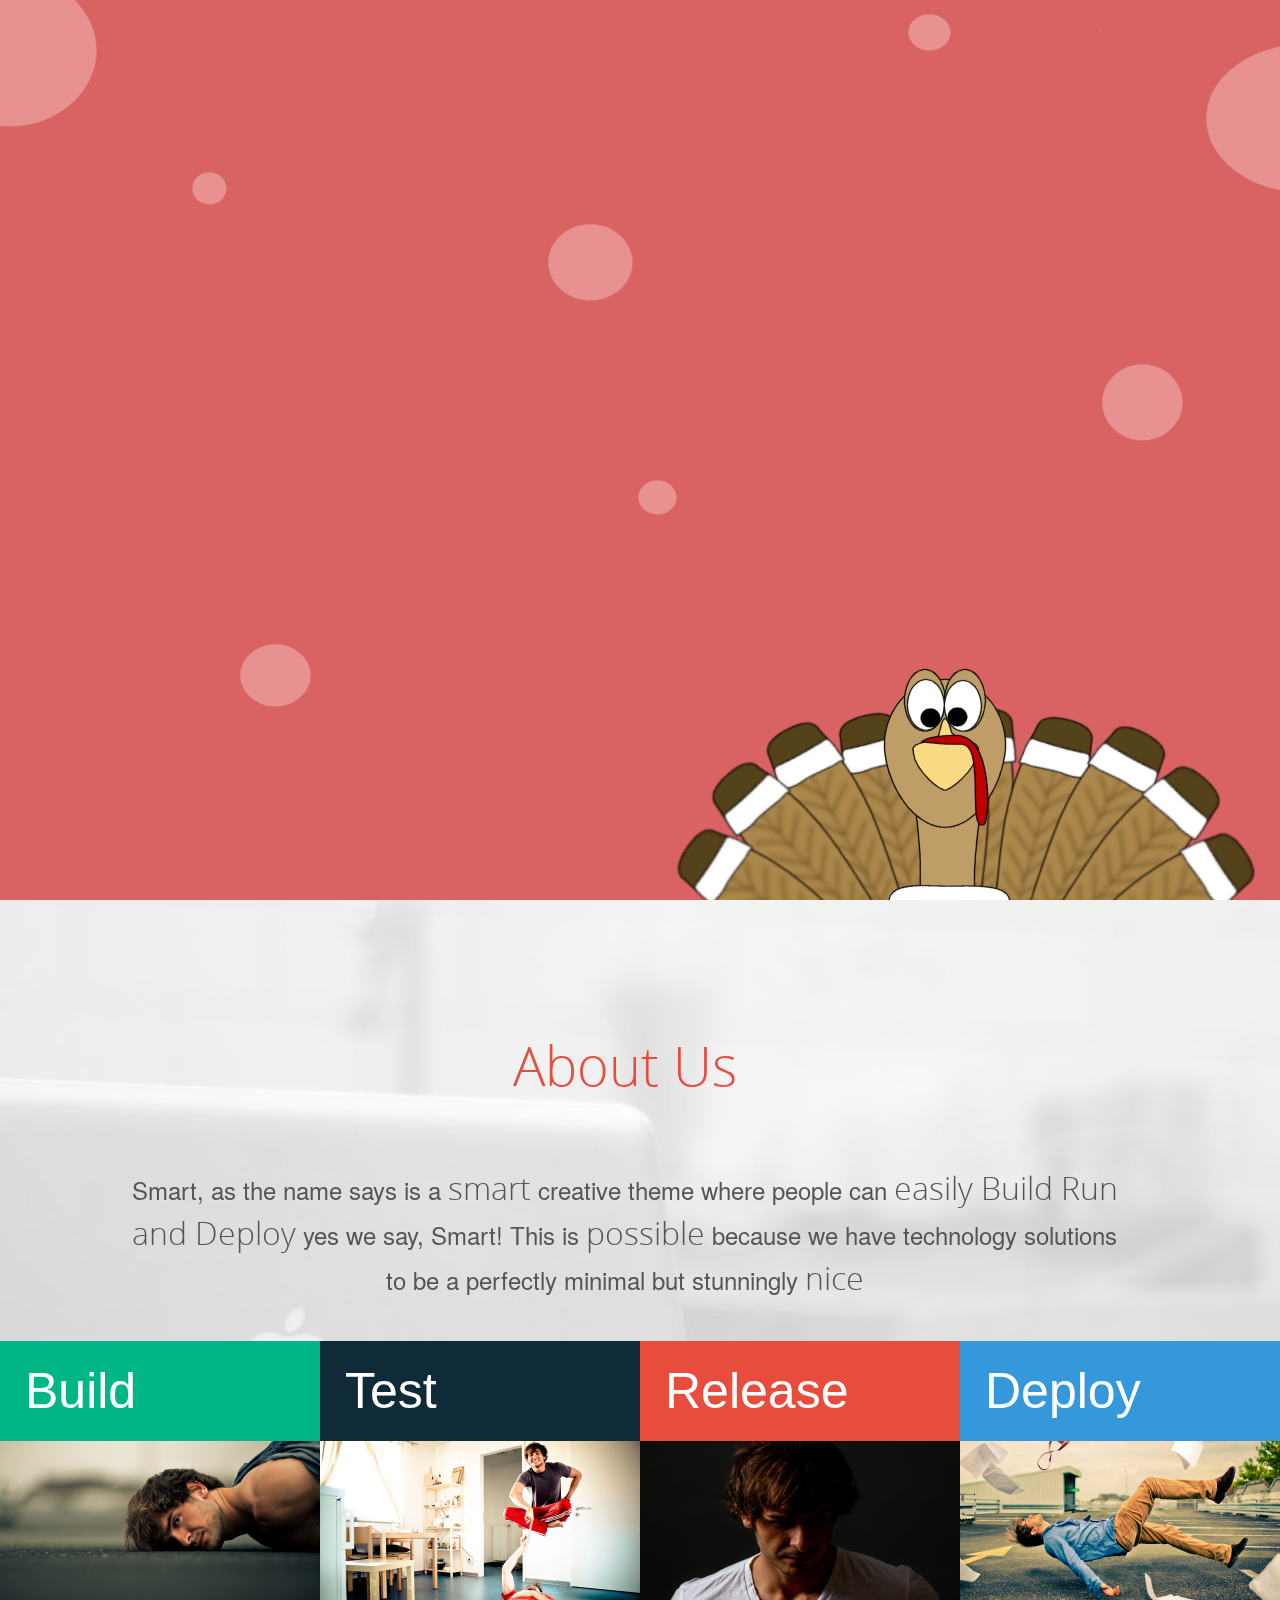
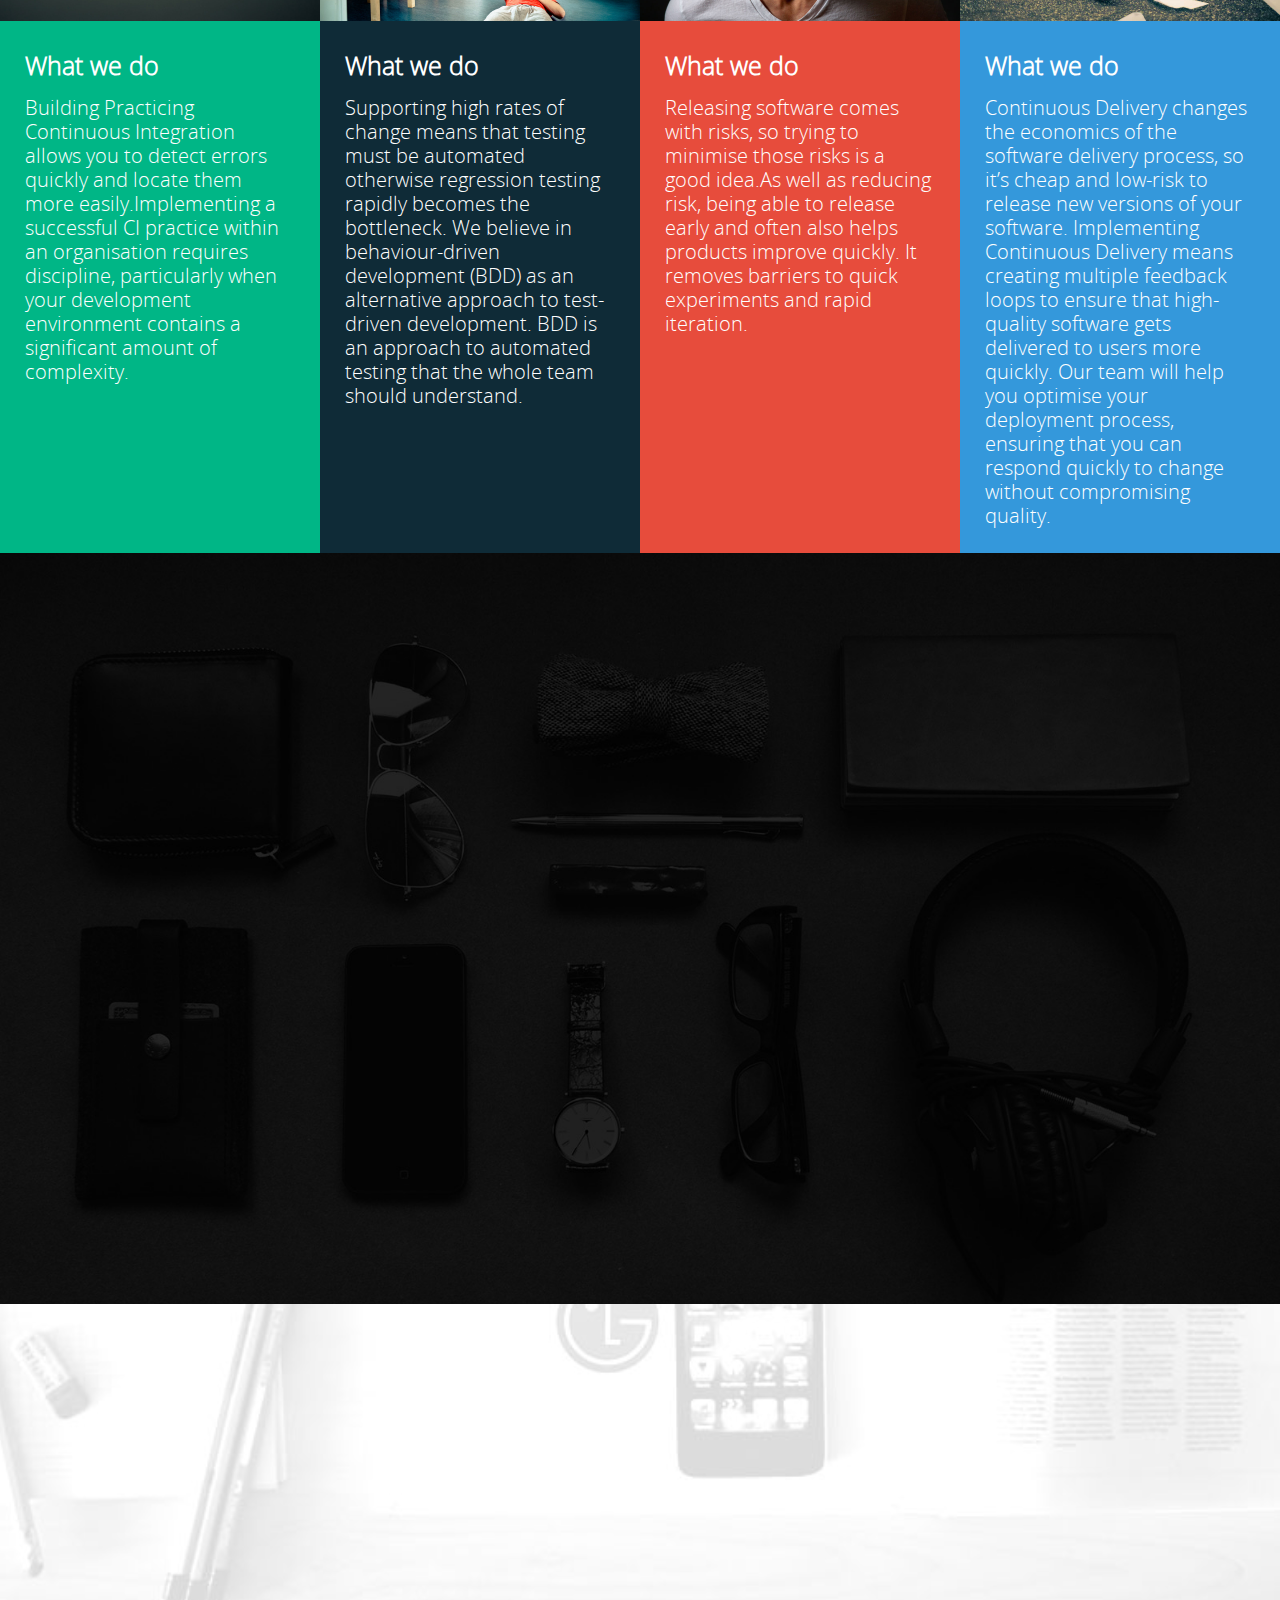
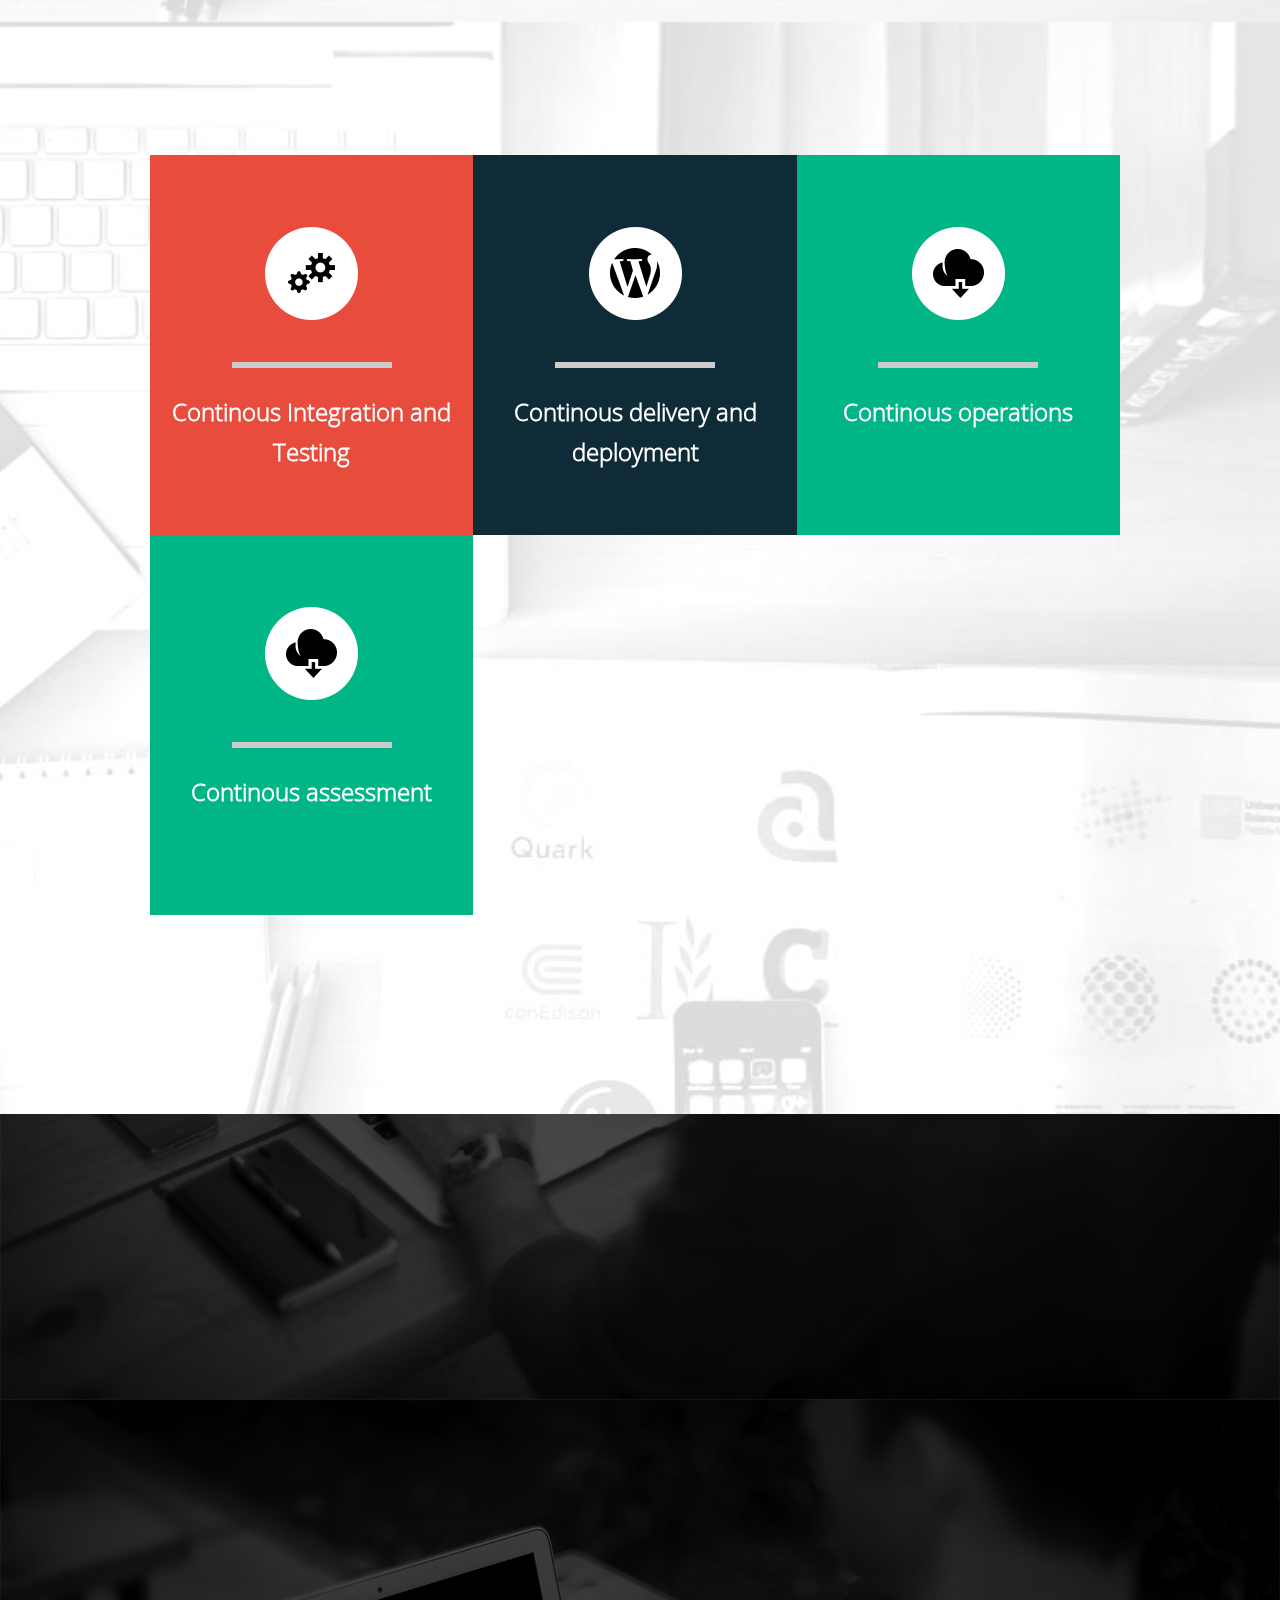
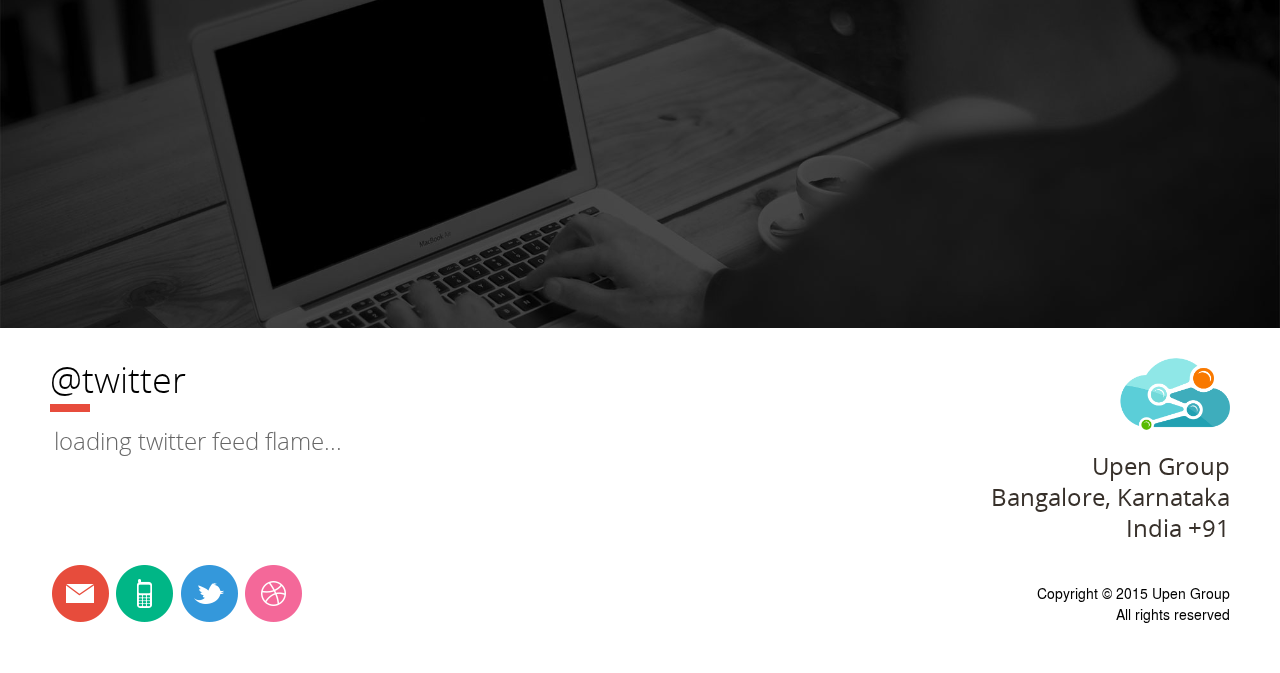
==== commit 9813c579: "logo resized" ====
--- a/index.html
+++ b/index.html
@@ -66,7 +66,7 @@
     <div class="row-fluid">
 
             <article class="span6 text-left">
-              <img alt="simple" title="simple" width='130' height='130'class="head-logo" src="images/uplogo.png" />
+              <img alt="simple" title="simple" width='110' height='110'class="head-logo" src="images/uplogo.png" />
             </article>
 
             <article class="span6 credits">
@@ -515,7 +515,7 @@
 
 
             <article class="span6 text-right">
-              <img alt="simple" title="simple" class="foot-logo" width='150' height='150' src="images/uplogo.png" />
+              <img alt="simple" title="simple" class="foot-logo" width='110' height='110' src="images/uplogo.png" />
               <p class="address-now">Upen Group<br/>
                   Bangalore, Karnataka <br/>India +91
                   </p>
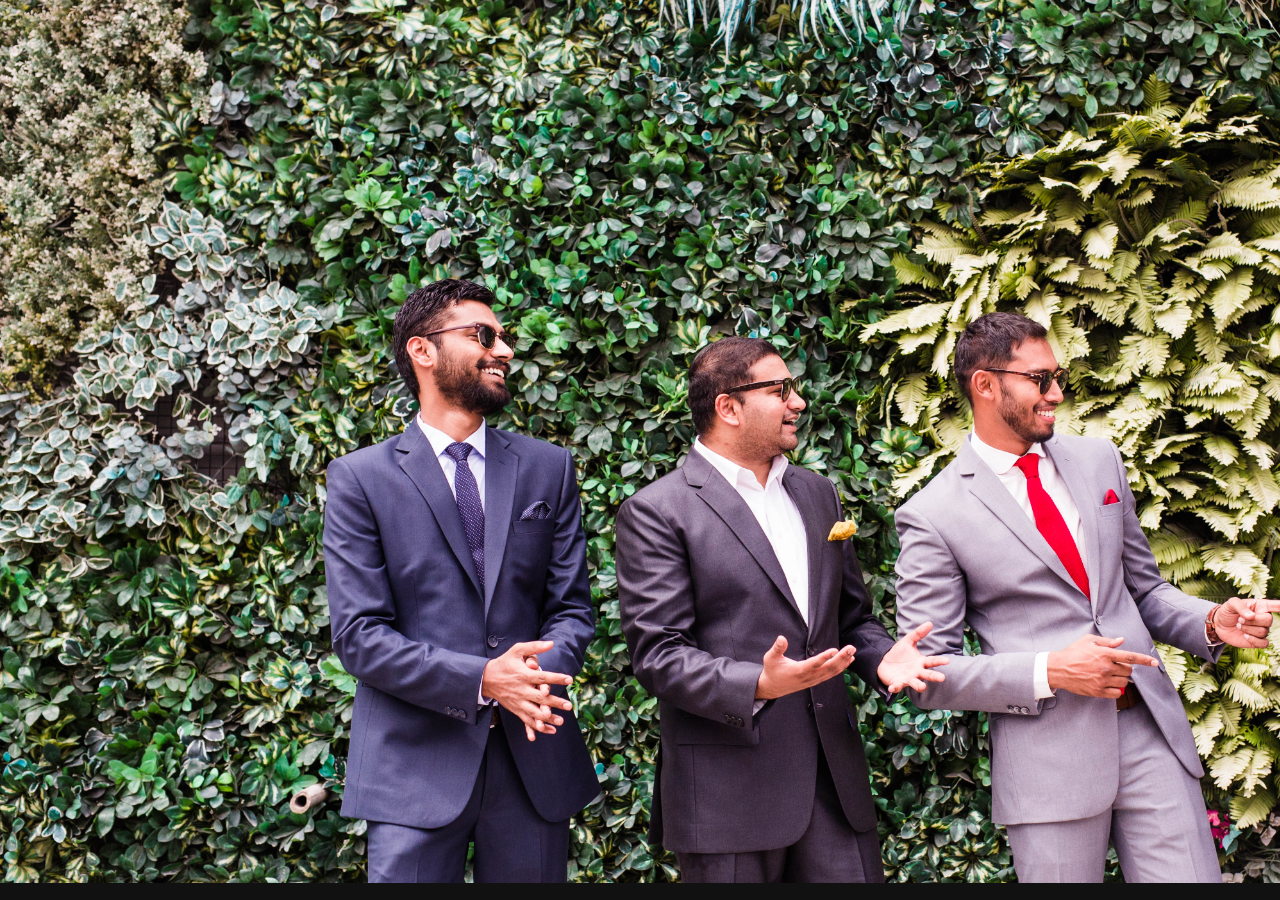
==== commit 59ffbb87: "new project" ====
--- a/index.html
+++ b/index.html
@@ -1,615 +1,205 @@
-<!DOCTYPE html>
+<!doctype html>
 <html lang="en">
 <head>
-<meta charset="utf-8">
-<title>Upen Group</title>
-<meta name="viewport" content="width=device-width, initial-scale=1.0">
-<meta name="description" content="">
-<meta name="author" content="srinivas">
-
-<link rel="shortcut icon" href="assets/ico/favicon.ico">
-<!-- Standard iPhone Touch Icon--> 
-<link rel="apple-touch-icon" sizes="57x57" href="assets/ico/apple-touch-icon-57-precomposed.html" />
-<!-- Retina iPhone Touch Icon--> 
-<link rel="apple-touch-icon" sizes="114x114" href="assets/ico/apple-touch-icon-114-precomposed.html" />
-<!-- Standard iPad Touch Icon--> 
-<link rel="apple-touch-icon" sizes="72x72" href="assets/ico/apple-touch-icon-72-precomposed.html" />
-<!-- Retina iPad Touch Icon--> 
-<link rel="apple-touch-icon" sizes="144x144" href="assets/ico/apple-touch-icon-144-precomposed.html" />
-<link href="assets/css/bootstrap.css" rel="stylesheet">
-<link href="assets/css/bootstrap-responsive.css" rel="stylesheet">
-<link href="assets/css/extension.css" rel="stylesheet">
-<link href="assets/css/typography.css" rel="stylesheet">
-<link href="assets/css/font-awesome.min.css" rel="stylesheet">
-<link href="stylesheets/responsive-nav.css" rel="stylesheet">
-<link href="stylesheets/team-grid.css" rel="stylesheet">
-<link href="stylesheets/service-grid.css" rel="stylesheet">
-<link href="stylesheets/prettyPhoto.css" rel="stylesheet"/>
-<link href="stylesheets/jquery.tweet.css" rel="stylesheet"/>
-<link href="stylesheets/idangerous.swiper.css" rel="stylesheet">
-<link href="stylesheets/responsive-nav.css" rel="stylesheet">
-<link href="stylesheets/animate.css" rel="stylesheet">
-<link href="stylesheets/style.css" rel="stylesheet">
-<!-- Initializing Animated Effects rules -->
-<link href="stylesheets/effects.css" rel="stylesheet">
-
-
-<script src="javascripts/custom.modernizr.js"></script>
-
-<!--[if lt IE 9]>
-  <script src="http://html5shim.googlecode.com/svn/trunk/html5.js"></script>
-  <link href="stylesheets/ie8.css" rel="stylesheet">
-<![endif]-->
+    <meta charset="utf-8" />
+    <title>UN-CUFFED</title>
+    <meta name="viewport" content="width=device-width, initial-scale=1">
+    <link rel="icon" type="image/png" href="img/favicon.png" />
+
+
+    <!-- - - main style scripts -->
+    <link rel='stylesheet' property='stylesheet' type="text/css" href="./bootstrap/bootstrap.min.css"/>
+    <link rel='stylesheet' property='stylesheet' type="text/css" href="./qcreative/qcreative.css"/>
+    <script src="js/jquery.js"></script>
+    <link href='http://fonts.googleapis.com/css?family=Open+Sans:700italic,400,400italic' rel='stylesheet' property='stylesheet' type='text/css'>
+    <link href='http://fonts.googleapis.com/css?family=Great+Vibes' rel='stylesheet' property='stylesheet' type='text/css'>
+    <link href='https://fonts.googleapis.com/css?family=Oswald' rel='stylesheet' type='text/css'>
+    <link href='http://fonts.googleapis.com/css?family=Lato:300,400,700,900' rel='stylesheet' property='stylesheet' type='text/css'>
+
+
+    <script class="mainoptions">
+
+        // -- page options come here
+
+
+        window.qcreative_options = {
+            images_arr: ['img/home/1.jpg', 'img/home/2.jpg', 'img/home/13.jpg'] // -- the background
+            
+        ,enable_ajax: 'off' // -- enable "on" - ajax transition between pages / disable "off"
+        ,bg_isparallax: 'on' // -- apply a parallax effect on scroll
+        ,blur_ammount: 0 // -- the blur effect ammount
+ 
+
+
+            // -- page options END here
+
+        };
+    </script>
 </head>
-
-
-<body>
-
-<!-- Mobile Only Navigation - 2 types each for (480px to 640px) and (640px to 960px) wide device screens -->
-<header id="mobile-header" class="hidden-desktop">
-    <div id="nav">
-      <ul class="clearfix">
-        <li><a class="scroll-link" href="#home" data-soffset="0">HOME</a></li>
-        <li><a class="scroll-link" href="#about" data-soffset="0">ABOUT</a></li>
-        <li><a class="scroll-link" href="#team" data-soffset="0">TEAM</a></li>
-        <li><a class="scroll-link" href="#portfolio" data-soffset="0">SOLUTIONS</a></li>
-        <li><a class="scroll-link" href="#contact" data-soffset="0">CONTACT</a></li>
-       
-      </ul>
+<body class="page-homepage post-type-page content-align-center page-title-align-right page-title-style-1 menu-type-7">
+
+
+<!-- markup for background // do not modify -->
+<div class="main-bg-con">
+    <figure class="main-bg" style=""></figure>
+</div>
+
+<div class="main-container">
+
+
+    <div class="the-content-con for-homepage">
+
+        <!-- descriptions for gallery items container -->
+        <div class="main-gallery--descs" style="height: 175px;">
+
+            <!-- description for first item start -->
+            <div class="main-gallery--desc">
+                <div class="desc-inner">
+
+                    <!-- blur markup -->
+                    <div class="translucent-con">
+                        <div class="translucent-bg" id="desc1-translucent-bg"></div>
+                        <canvas class="translucent-canvas"></canvas>
+                        <div class="translucent-overlay"></div>
+                    </div>
+                    <!-- blur markup END -->
+
+                        <span class="big-desc">CUSTOM ENGINEERED SUITS<br>FROM THE COMFORT OF YOUR HOME
+                </span>
+                    <span class="big-number">01</span>
+                </div>
+            </div>
+            <!-- description END -->
+
+
+            <!-- description for second item // style2 // start -->
+            <div class="main-gallery--desc style2">
+                <div class="desc-inner">
+
+                    <!-- blur markup -->
+                    <div class="translucent-con">
+                        <div class="translucent-bg"></div>
+                        <canvas class="translucent-canvas"></canvas>
+                        <div class="translucent-overlay"></div>
+                    </div>
+                    <!-- blur markup END -->
+
+                        <span class="big-desc">CLEAN AND CRISP<br>
+                    </span>
+                    <span class="big-number">02</span>
+                </div>
+            </div>
+            <!-- description END -->
+
+
+            <!-- description for third item start -->
+            <div class="main-gallery--desc">
+                <div class="desc-inner">
+
+                    <!-- blur markup -->
+                    <div class="translucent-con">
+                        <div class="translucent-bg"></div>
+                        <canvas class="translucent-canvas"></canvas>
+                        <div class="translucent-overlay"></div>
+                    </div>
+                    <!-- blur markup END -->
+
+                        <span class="big-desc">GET YOUR SUIT ON<br>
+                    </span>
+                    <span class="big-number">03</span>
+                </div>
+            </div>
+            <!-- description END -->
+
+
+           
+
+
+        </div>
+        <!-- descriptions for gallery items container END-->
+
+        <!-- buttons for next / previous markup -->
+        <div class="main-gallery-buttons-con style2">
+
+            <div class="prev-btn-con">
+                <span class="btn-text">PREVIOUS SLIDE</span>
+                <figure>
+                    <i class="fa fa-angle-left"></i>
+                </figure>
+            </div>
+            <div class="next-btn-con">
+                <span class="btn-text">NEXT SLIDE</span>
+                <figure>
+                    <i class="fa fa-angle-right"></i>
+                </figure>
+            </div>
+        </div>
+        <!-- buttons for next / previous markup END -->
     </div>
-</header>
-
-
-<!-- HEADER : STARTS -->
-<header id="masthead" class="hidden-tablet hidden-phone">
-<section class="container-fluid">
-    <div class="row-fluid">
-
-            <article class="span6 text-left">
-              <img alt="simple" title="simple" width='110' height='110'class="head-logo" src="images/uplogo.png" />
-            </article>
-
-            <article class="span6 credits">
-              <ul id="mast-nav" class="text-right clearfix">
-                <li><a class="scroll-link active" href="#intro" id="intro-linker" data-soffset="90">HOME</a></li>
-                <li><a class="scroll-link" href="#about" id="about-linker" data-soffset="0">ABOUT</a></li>
-                <li><a class="scroll-link" href="#team" id="team-linker" data-soffset="0">TEAM</a></li>
-                <li><a class="scroll-link" href="#portfolio" id="portfolio-linker" data-soffset="0">SOLUTIONS</a></li>
-                <li><a class="scroll-link" href="#contact" id="contact-linker" data-soffset="0">CONTACT</a></li>
-              </ul>
-            </article>
-            
+
+
+
+    <!-- this block is the navigation -->
+    <nav class="qcreative--nav-con">
+        <div class="translucent-con " style="">
+            <div class="translucent-bg for-parallaxer "></div>
+            <canvas class="translucent-canvas"></canvas>
+            <div class="translucent-overlay"></div>
+        </div>
+
+        <!-- modify logo from here -->
+        <div class="logo-con">
+            <a href="index.html"><h4 style="color:white;font-style:bold;font-family:oswald">UN-CUFFED</h4></a>
+        </div>
+
+        <!-- this block will be populated by gallery thumbnail navigation -->
+        <ul class="the-actual-nav">
+            <li class="menu-item current-menu-item"><a href="index.html">Home</a></li>
+            <li class="menu-item"><a href="about.html">Meat the team</a></li>
+            <li class="menu-item"><a href="gallery-masonry.html">Look Book</a></li>    
+            <li class="menu-item"><a href="services.html">Book A Home Visit</a></li>
+            <li class="menu-item"><a href="contact.html">Give Us A Shout Out</a></li>
+        </ul>
+
+        <div class="nav-social-con">
+            <p class="social-icons">
+                <a href="https://www.facebook.com/uncuffedclothing" target="_blank"><i class="fa fa-facebook-square"></i></a>
+                <a href="https://in.pinterest.com/uncuffedclothin/" target="_blank"><i class="fa fa-pinterest"></i></a>
+                <a href="https://twitter.com/uncuffedC" target="_blank"><i class="fa fa-twitter"></i></a>
+                <a href="https://instagram.com/uncuffedclothing/" target="_blank"><i class="fa fa-instagram"></i></a>
+            </p>
+            <p class="copyright-text">COPYRIGHT &copy; UN-CUFFED 2015</p>
+        </div>
+
+    </nav>
+
+    <!-- end navigation -->
+
+
+
+    <!-- preloader area -->
+    <div class="preloader-con">
+        <!--<i class="fa fa-spin fa-spinner"></i>-->
+        <div class="cube-preloader"></div>
     </div>
-</section>
-</header>
-
-
-<!-- HOME : STARTS -->
-<section id="home"  data-stellar-background-ratio="1.7">
-<section class="container-fluid">
-    <div class="row-fluid">
-
-      <section class="container">
-        <div class="row">
-          <article class="span12">
-            <div id="intro">
-              <div id="logo">
-                <img alt="Devops" title="Devops" width='300' height='300' src="images/uplogo.png" />
-              </div>
-              <h1>Solutions that unify development and operations to accelerate business innovation and meet market demands</h1>
-              <h2><span>An easy way to Automate your things.</span></h2>
-              <div id="explore" class="hidden-phone">
-                <a class="scroll scroll-link" href="#about" data-soffset="0"><img alt="simple" title="simple" src="images/scroll.png"/></a>
-              </div>
-          </div>
-          </article>
-        </div>
-      </section>
-          
-    </div>
-  </section>
-</section>
-<!-- HOME : ENDS -->
-
-
-<!-- ABOUT : STARTS -->
-<section id="about" class="page-section navigation-fadeIn"  data-stellar-background-ratio="2">
-<section class="container-fluid">
-    <div class="row-fluid">
-
-      <section class="container">
-
-        <div class="row">
-          <article class="span12 text-center fx fx-fadeInDownBig">
-            <h1 class="main-heading">About Us</h1>
-           <!-- <h2 class="sub-heading"><span>Smartness has a new name</span></h2>-->
-          </article>
-        </div>
-
-        <div class="row add-top fx fx-fadeInUpBig">
-          <article class="span10 offset1 text-center">
-			 <p class="promo-text">Smart, as the name says is a <span>smart</span> creative theme where people can <span>easily Build Run and Deploy</span> yes we say, Smart! This is <span>possible</span> because we have technology solutions to be a perfectly minimal but stunningly <span>nice</span></p>
-          </article>
-        </div>
-
-      </section>
-
-
-          
-    </div>
-  </section>
-
-  <section id="services" class="add-top fx fx-fadeInUpBig">
-
-            <div class="swiper-container">
-              <div class="swiper-wrapper">
-                <div class="swiper-slide simple-bg-three">
-                  <h2>Build</h2>
-                  <img alt="simple" title="simple" src="images/about/01.jpg"/>
-                  <h3>What we do</h3>
-                  <p>Building Practicing Continuous Integration allows you to detect errors quickly and locate them more easily.Implementing a successful CI practice within an organisation requires discipline, particularly when your development environment contains a significant amount of complexity.</p>
-                </div>
-                <div class="swiper-slide simple-bg-four">
-                  <h2>Test</h2>
-                  <img alt="simple" title="simple" src="images/about/02.jpg"/>
-                  <h3>What we do</h3>
-                  <p>Supporting high rates of change means that testing must be automated otherwise regression testing rapidly becomes the bottleneck.
-
-We believe in behaviour-driven development (BDD) as an alternative approach to test-driven development.
-
-BDD is an approach to automated testing that the whole team should understand.</p>
-                </div>
-                <div class="swiper-slide simple-bg-one">
-                  <h2>Release</h2>
-                  <img alt="simple" title="simple" src="images/about/03.jpg"/>
-                  <h3>What we do</h3>
-                  <p>Releasing software comes with risks, so trying to minimise those risks is a good idea.As well as reducing risk, being able to release early and often also helps products improve quickly.
-
-It removes barriers to quick experiments and rapid iteration.
-</p>
-                </div>
-                <div class="swiper-slide simple-bg-two">
-                  <h2>Deploy</h2>
-                  <img alt="simple" title="simple" src="images/about/04.jpg"/>
-                  <h3>What we do</h3>
-                  <p>Continuous Delivery changes the economics of the software delivery process, so it’s cheap and low-risk to release new versions of your software.
-
-Implementing Continuous Delivery means creating multiple feedback loops to ensure that high-quality software gets delivered to users more quickly.
-
-Our team will help you optimise your deployment process, ensuring that you can respond quickly to change without compromising quality.</p>
-                </div>
-                <div class="swiper-slide simple-bg-five">
-                  <h2>Operate</h2>
-                  <img alt="simple" title="simple" src="images/about/05.jpg"/>
-                  <h3>What we do</h3>
-                  <p>Any online service should have tools dedicated to alerting any problems to those running the service.
-
-These can be low-level issues involving the infrastructure supporting the service, to a sudden high rate of user errors.
-
-Knowing the current state of your service and infrastructure will help you to identify problems before they happen, as well as alert you to issues that need your immediate attention.</p>
-                </div>
-                <div class="swiper-slide simple-bg-six">
-                  <h2>Process</h2>
-                  <img alt="simple" title="simple" src="images/about/06.jpg"/>
-                  <h3>What we do</h3>
-                  <p>Upen Group will help you implement the effecient processes for building high-quality product.
-
-Our vast knowledge and wide range of experience in the software development industry and meturity model allows us to apply best practices to your product delivery processes.</p>
-                </div>
-                <div class="swiper-slide simple-bg-eight">
-                  <h2>Road Map</h2>
-                  <img alt="simple" title="simple" src="images/about/07.jpg"/>
-                  <h3>What we do</h3>
-                  <p>Clear understanding of the customer needs will be key for creating a successful digital service.
-
-Efficient roadmap can highlight potential problems early on.
-
-Our approach to roadmap will help you achieve incredible improvements to the way you build digital services.
-
-Plan each stage in advance using a repeatable, transparent and monitorable process.
-</p>
-                </div>
-               <!--  <div class="swiper-slide simple-bg-seven">
-                  <h2>inspire</h2>
-                  <img alt="simple" title="simple" src="images/about/08.jpg"/>
-                  <h3>What we do</h3>
-                  <p>Pellentesque id nunc tempus metus gravida luctus id sit amet ipsum. Fusce eleifend ipsum vel odio hendrerit eu auctor nibh dictum. Vivamus facilisis blandit ante id ultricies. Suspendisse id metus elit. Nullam odio leo, ornare ac porta et, suscipit non lectus. </p>
-                </div>
-              </div>
-              <div class="pagination"></div> -->
-            </div>
-   
-  </section>  
-
-
-</section>
-<!-- ABOUT : ENDS -->
-
-
-
-<!-- TEAM : STARTS -->
-<section id="team" class="page-section seperator-layer"  data-stellar-background-ratio="2">
-<section class="container-fluid">
-    <div class="row-fluid">
-
-      <section class="container">
-
-        <div class="row">
-          <article class="span12 text-center fx fx-fadeInLeftBig">
-            <h1 class="main-heading">A Simple Team</h1>
-            <h2 class="sub-heading-alt"><span>Simplicity has a new name</span></h2>
-          </article>
-        </div>
-
-        <div class="row add-top add-bottom fx fx-fadeInRightBig">
-          <article class="span10 offset1 text-center">
-              <p class="promo-text-alt">Our team is an <span>awesome</span> group of creative people with a love to create <span>amazing</span> things.</p>
-          </article>
-        </div>
-
-      </section>
-
-
-          
-    </div>
-  </section>
-
-  <section id="team-grid" class="add-top fx fx-bounceIn">
-    
-    <!--  grid:starts -->
-               <ul class="grid cs-style-3 clearfix">
-
-                  
-                  <li>
-                    <article class="team-block simple-bg-one">
-                      <img class="team-img" title="simple" alt="simple" src="images/team/03.jpg" >
-                      <section class="simple-bg-one team-info clearfix">
-                        
-                        <div class="team-info-content">
-                          <h3>Srinivas </h3>
-                          <div class="team-details">
-                            <h6>Founder &amp; CEO</h6>
-                            <p>Lorem ipsum dolor sit amet, consectetur adipiscing. Ut eu semper turpis. In gravida leo laoreet magna blandit et malesuada lorem luctus.</p>
-                          </div>
-                        </div>
-
-                        <div class="team-info-icons">
-                          <div><a href="#"><img alt="simple" title="simple" src="images/social/01.png"/></a></div>
-                          <div><a href="#"><img alt="simple" title="simple" src="images/social/02.png"/></a></div>
-                          <div><a href="#"><img alt="simple" title="simple" src="images/social/03.png"/></a></div>
-                        </div>
-
-                      </section>  
-                      </article>
-                  </li>
-
-                  <li>
-                    <article class="team-block simple-bg-three">
-                      <img class="team-img" title="simple" alt="simple" src="images/team/04.jpg" >
-                      <section class="simple-bg-three team-info clearfix">
-                        
-                        <div class="team-info-content">
-                          <h3>Clara Fenn</h3>
-                          <div class="team-details">
-                            <h6>Developer</h6>
-                            <p>Lorem ipsum dolor sit amet, consectetur adipiscing. Ut eu semper turpis. In gravida leo laoreet magna blandit et malesuada lorem luctus.</p>
-                          </div>
-                        </div>
-
-                        <div class="team-info-icons">
-                          <div><a href="#"><img alt="simple" title="simple" src="images/social/01.png"/></a></div>
-                          <div><a href="#"><img alt="simple" title="simple" src="images/social/02.png"/></a></div>
-                          <div><a href="#"><img alt="simple" title="simple" src="images/social/03.png"/></a></div>
-                        </div>
-                        
-                    </section>  
-                      </article>
-                  </li>
-
-                  <li>
-                    <article class="team-block simple-bg-two">
-                      <img class="team-img" title="simple" alt="simple" src="images/team/01.jpg" >
-                      <section class="simple-bg-two team-info clearfix">
-                        
-                        <div class="team-info-content">
-                          <h3>Mark Heinz</h3>
-                          <div class="team-details">
-                            <h6>Developer</h6>
-                            <p>Lorem ipsum dolor sit amet, consectetur adipiscing. Ut eu semper turpis. In gravida leo laoreet magna blandit et malesuada lorem luctus.</p>
-                          </div>
-                        </div>
-
-                        <div class="team-info-icons">
-                          <div><a href="#"><img alt="simple" title="simple" src="images/social/01.png"/></a></div>
-                          <div><a href="#"><img alt="simple" title="simple" src="images/social/02.png"/></a></div>
-                          <div><a href="#"><img alt="simple" title="simple" src="images/social/03.png"/></a></div>
-                        </div>
-                        
-                    </section>  
-                      </article>
-                  </li>
-
-                  <li>
-                    <article class="team-block simple-bg-five">
-                      <img class="team-img" title="simple" alt="simple" src="images/team/02.jpg" >
-                      <section class="simple-bg-five team-info clearfix">
-                        
-                        <div class="team-info-content">
-                          <h3>Lucy Novac</h3>
-                          <div class="team-details">
-                            <h6>Developer</h6>
-                            <p>Lorem ipsum dolor sit amet, consectetur adipiscing. Ut eu semper turpis. In gravida leo laoreet magna blandit et malesuada lorem luctus.</p>
-                          </div>
-                        </div>
-
-                        <div class="team-info-icons">
-                          <div><a href="#"><img alt="simple" title="simple" src="images/social/01.png"/></a></div>
-                          <div><a href="#"><img alt="simple" title="simple" src="images/social/02.png"/></a></div>
-                          <div><a href="#"><img alt="simple" title="simple" src="images/social/03.png"/></a></div>
-                        </div>
-                        
-                    </section>  
-                      </article>
-                  </li>
-
-                
-              </ul>
-               <!-- grid : ends -->
-   
-  </section>  
-
-
-</section>
-<!-- TEAM : ENDS -->
-
-<!-- PORTFOLIO : STARTS -->
-<section id="portfolio" class="page-section"  data-stellar-background-ratio="2">
-<section class="container-fluid">
-    <div class="row-fluid">
-
-      <section class="container">
-
-        <div class="row">
-          <article class="span12 text-center">
-            <h1 class="main-heading fx fx-bounceInDown">Few Smart Solutions</h1>
-          </article>
-        </div>
-
-        <div class="row add-top">
-          <article class="span10 offset1 text-center fx fx-bounceIn">
-              <p class="promo-text">Smart, as the name says is a <span>smart</span> creative theme where people can <span>easily Build Run and Deploy</span> yes we say, Smart! This is <span>possible</span> because we have technology solutions to be a perfectly minimal but stunningly <span>nice</span></p>
-          </article>
-        </div>
-
-      </section>
-
-
-          
-    </div>
-  </section>
-
-<section class="service-grid clearfix">
-
-          <ul class="cbp-ig-grid">
-          <li class="simple-bg-one">
-            <a href="#">
-              <span class="cbp-ig-icon cbp-ig-icon-shoe"><img alt="simple" title="simple" src="images/services/01.png"></span>
-              <h3 class="cbp-ig-title">Continous Integration and Testing</h3>
-              <span class="cbp-ig-category">21 Applications</span>
-            </a>
-          </li>
-          <li class="simple-bg-four">
-            <a href="#">
-              <span class="cbp-ig-icon cbp-ig-icon-shoe"><img alt="simple" title="simple" src="images/services/02.png"></span>
-              <h3 class="cbp-ig-title">Continous delivery and deployment</h3>
-              <span class="cbp-ig-category">35 Projects</span>
-            </a>
-          </li>
-          <li class="simple-bg-three">
-            <a href="#">
-              <span class="cbp-ig-icon cbp-ig-icon-shoe"><img alt="simple" title="simple" src="images/services/03.png"></span>
-              <h3 class="cbp-ig-title">Continous operations</h3>
-              <span class="cbp-ig-category">543 Clients</span>
-            </a>
-          </li>
-		  <li class="simple-bg-three">
-            <a href="#">
-              <span class="cbp-ig-icon cbp-ig-icon-shoe"><img alt="simple" title="simple" src="images/services/03.png"></span>
-              <h3 class="cbp-ig-title">Continous assessment</h3>
-              <span class="cbp-ig-category">543 Clients</span>
-            </a>
-          </li>
-          </ul>
-
-
-    </section>
-
-
-
-
-
-</section>
-<!-- PORTFOLIO : ENDS -->
-
-
-
-
-<!-- CONTACT : STARTS -->
-<section id="contact" class="page-section seperator-layer"  data-stellar-background-ratio="2">
-<section class="container-fluid">
-    <div class="row-fluid">
-
-      <section class="container">
-
-        <div class="row">
-          <article class="span12 text-center">
-            <h1 class="main-heading fx fx-fadeInRight">Contact Us</h1>
-          </article>
-        </div>
-
-        <div class="row add-top">
-          <article class="span10 offset1 text-center fx fx-bounceInUp">
-              <p class="promo-text-alt">Our team is an <span>awesome</span> group of creative people with a love to create <span>amazing</span> things.</p>
-          </article>
-        </div>
-
-        <div class="row add-top add-bottom">
-
-            <article class="span10 offset1 contact-panel fx fx-fadeInUpBig">
-
-               <div class="row-fluid">
-                <article class="span12 text-center">
-                            <div id="fname"  class="alert alert-error error">
-                            Name must not be empty
-                            </div>
-                            <div id="fmail" class="alert alert-error  error">
-                            Please provide a valid email
-                            </div>
-                            <div id="fmsg" class="alert alert-error  error">
-                            Message should not be empty
-                            </div>
-                        </article>
-                </div>
-
-              <form name="myform" id="contactForm" action="http://designova.net/simple/sendcontact.php" enctype="multipart/form-data" method="post"> 
-                <div class="row-fluid add-top-small">
-                  <article class="span12">
-                    <input size="100" type="text" name="name" id="name" placeholder="Name">
-                            <input type="text"  size="30" id="email" name="email" placeholder="email">
-                            <textarea  id="msg" rows="3" cols="40" name="message" placeholder="Message">Message</textarea>
-                            <button type="submit" name="submit" id="submit" class="btn btn-simple add-top-half">Send Message</button>
-                  </article>
-                </div>
-              </form>
-
-            </article>
-
-        </div>
-
-
-
-      </section> 
-
-          
-    </div>
-  </section>
-
-
-
-</section>
-<!-- CONTACT : ENDS -->
-
-
-
-
-
-<!-- FOOTER : STARTS -->
-<footer id="mastfoot">
-<section class="container-fluid">
-    <div class="row-fluid">
-            <article class="span6 credits text-left">
-              <h3>@twitter</h3>
-              <span class="liner">&nbsp;</span>
-              <article id="ticker" class="query"></article>
-            </article>
-
-
-            <article class="span6 text-right">
-              <img alt="simple" title="simple" class="foot-logo" width='110' height='110' src="images/uplogo.png" />
-              <p class="address-now">Upen Group<br/>
-                  Bangalore, Karnataka <br/>India +91
-                  </p>
-            </article>
-
-            
-    </div>
-    <div class="row-fluid">
-
-                <article class="span6 social-block text-left">
-                  <a href="#"><img alt="simple" title="simple" src="images/contact/01.png"/></a>
-                  <a href="#"><img alt="simple" title="simple" src="images/contact/02.png"/></a>
-                  <a href="#"><img alt="simple" title="simple" src="images/contact/03.png"/></a>
-                  <a href="#"><img alt="simple" title="simple" src="images/contact/04.png"/></a>
-                </article>
-
-                <article class="span6 copyright text-right">
-                  <p>Copyright &copy; 2015 Upen Group<br/>All rights reserved</p>
-                </article>
-
-
-              </div>
-</section>
-</footer>
-
-
-<script src="javascripts/jquery-1.9.1.min.js" type="text/javascript"></script>
-<script src="javascripts/jquery.easing.1.3.js" type="text/javascript"></script>
-<script src="assets/js/bootstrap-transition.js" ></script> 
-<script src="assets/js/bootstrap-alert.js" ></script> 
-<script src="assets/js/bootstrap-modal.js" ></script> 
-<script src="assets/js/bootstrap-dropdown.js" ></script> 
-<script src="assets/js/bootstrap-scrollspy.js" ></script> 
-<script src="assets/js/bootstrap-tab.js" ></script> 
-<script src="assets/js/bootstrap-tooltip.js" ></script> 
-<script src="assets/js/bootstrap-popover.js" ></script> 
-<script src="assets/js/bootstrap-button.js" ></script> 
-<script src="assets/js/bootstrap-collapse.js" ></script> 
-<script src="assets/js/bootstrap-carousel.js" ></script> 
-<script src="assets/js/bootstrap-typeahead.js" ></script> 
-<script src="assets/js/bootstrap-affix.js" ></script> 
-<script src="javascripts/jquery.mixitup.min.js"></script>
-<script src="javascripts/responsive-nav.js" type="text/javascript" ></script>
-<script src="javascripts/idangerous.swiper-2.0.min.js"></script>
-<script src="javascripts/jquery.stellar.js"></script>
-<script src="javascripts/jquery.flickr.js"></script>
-<script src="javascripts/jquery.instagram.js"></script>
-<script src="javascripts/prettyPhoto.js"></script>
-<script src="javascripts/flexslider.js"></script>
-<script src="javascripts/waypoints.min.js"></script>
-<script src="javascripts/jquery.tweet.js"></script>
-<script src="javascripts/portfolio.js"></script>
-<script src="javascripts/form-validation.js"></script>
-<script src="javascripts/responsive-nav.js"></script>
-<script src="javascripts/retina.js"></script>
-<script src="javascripts/effects.js"></script>
-<script src="javascripts/scroll.js"></script>
-<script src="javascripts/script.js"></script>
-
-<script>
-        var navigation = responsiveNav("#nav", { // Selector: The ID of the wrapper
-          animate: true, // Boolean: Use CSS3 transitions, true or false
-          transition: 400, // Integer: Speed of the transition, in milliseconds
-          label: "Menu", // String: Label for the navigation toggle
-          insert: "after", // String: Insert the toggle before or after the navigation
-          customToggle: "", // Selector: Specify the ID of a custom toggle
-          openPos: "relative", // String: Position of the opened nav, relative or static
-          jsClass: "js", // String: 'JS enabled' class which is added to <html> el
-          init: function(){}, // Function: Init callback
-          open: function(){}, // Function: Open callback
-          close: function(){} // Function: Close callback
-        });
-    </script>
-
-
-<script>
-
-    var mySwiper = new Swiper('.swiper-container',{ 
-    mode:'horizontal',
-    pagination: false,
-    slidesPerView: 4,
-    loop: true,
-    autoplay: 3000,
-    calculateHeight: true
-    });
-  
-  </script>
-
-
-
-  
-
-
+</div>
+
+
+<!--
+- - next will come the loaded scripts
+-->
+
+
+
+<link rel='stylesheet' property='stylesheet' type="text/css" href="dzsselector/dzsselector.css"/>
+<script src="dzsselector/dzsselector.js" type="text/javascript"></script>
+<script src="advancedscroller/plugin.js"></script>
+<script src="js/masonry.pkgd.min.js"></script>
+<script src="js/main.js"></script>
+<link href='advancedscroller/plugin.css' rel='stylesheet' property='stylesheet' type='text/css'>
+<link href='fontawesome/font-awesome.min.css' rel='stylesheet' property='stylesheet' type='text/css'>
+<script src="dzsparallaxer/dzsparallaxer.js" type="text/javascript"></script>
+<script src="dzsscroller/scroller.js" type="text/javascript"></script>
+<link rel='stylesheet' property='stylesheet' type="text/css" href="dzsscroller/scroller.css"/>
 </body>
-
-
 </html>--- a/qcreative/qcreative.css
+++ b/qcreative/qcreative.css
@@ -0,0 +1,8132 @@
+/*
+Theme Name: Q Creative - 2015 Edition
+Theme URI: http://digitalzoomstudio.net/
+Author: DigitalZoomStudio
+Author URI: http://digitalzoomstudio.net/
+Description: The 2013 theme for WordPress takes us back to the blog, featuring a full range of post formats, each displayed beautifully in their own unique way. Design details abound, starting with a vibrant color scheme and matching header images, beautiful typography and icons, and a flexible layout that looks great on any device, big or small.
+Version: 1.3
+License: GNU General Public License v2 or later
+License URI: http://www.gnu.org/licenses/gpl-2.0.html
+Tags: black, brown, orange, tan, white, yellow, light, one-column, two-columns, right-sidebar, fluid-layout, responsive-layout, custom-header, custom-menu, editor-style, featured-images, microformats, post-formats, rtl-language-support, sticky-post, translation-ready, accessibility-ready
+Text Domain: qcreative
+
+*/
+/**
+ * Table of Contents:
+ *
+ * 1.0 - Repeatable Patterns
+ * 2.0 - Basic Structure
+ * 3.0 - Header
+ *   3.1 - Site Header
+ *   3.2 - Navigation
+ *   3.3 - Menu Types
+ * 4.0 - Content
+ *   4.1 - Homepage
+ *   4.2 - Portfolio
+ *   4.3 - Blog
+ *   4.4 - Elements
+ *   4.5 - Contact
+ *   4.6 - Gallery with Thumbs
+ * 5.0 - Sidebar
+ * 6.0 - Footer
+ * 7.0 - Media Queries
+ * 8.0 - Cross-Browser Hacks
+ * ----------------------------------------------------------------------------
+ */
+/**
+ * 1.0 Repeatable Patterns
+ * ----------------------------------------------------------------------------
+ */
+* {
+  text-rendering: optimizeLegibility; }
+
+a {
+  outline: none;
+  text-decoration: none!important; }
+
+a:focus {
+  outline: none;
+  text-decoration: none; }
+
+a:visited {
+  color: #222; }
+
+body {
+  font-family: "Open Sans", sans-serif;
+  background-color: #111111;
+  color: #777777;
+  font-size: 13px;
+  line-height: 2;
+  word-wrap: break-word; }
+
+html {
+  overflow-y: hidden; }
+
+html.has-native-scrollbar {
+  overflow-y: auto; }
+
+::selection {
+  background: #e74c3c;
+  /* WebKit/Blink Browsers */
+  color: #FFFFFF;
+  opacity: 1; }
+
+::-moz-selection {
+  background: #e74c3c;
+  /* Gecko Browsers */
+  color: #FFFFFF;
+  opacity: 1; }
+
+/* headings */
+h1, h2, h3, h4, h5, h6, .h1, .h2, .h3, .h4, .h5, .h6 {
+  line-height: 1.15; }
+
+h1 {
+  font-family: "Lato", sans-sarif;
+  font-size: 70px;
+  margin-top: 38px;
+  margin-bottom: 20px;
+  color: #222222;
+  font-weight: 900; }
+
+h1.normal-margin {
+  margin-bottom: 60px; }
+
+h2 {
+  font-family: "Lato", sans-serif;
+  font-size: 50px;
+  margin-top: 15px;
+  font-weight: 900;
+  margin-bottom: 27px;
+  color: #222222; }
+
+h3 {
+  font-family: "Lato", sans-serif;
+  font-size: 40px;
+  margin-top: 15px;
+  margin-bottom: 15px;
+  color: #222222;
+  font-weight: 900; }
+
+h4 {
+  color: #222222;
+  font-family: "Lato", sans-sarif;
+  font-size: 30px;
+  font-weight: 900;
+  margin-top: 10px;
+  margin-bottom: 10px;
+  text-transform: uppercase; }
+
+h5 {
+  color: #222222;
+  font-family: "Lato", sans-sarif;
+  font-size: 20px;
+  font-weight: 900;
+  margin-top: 10px;
+  margin-bottom: 10px;
+  text-transform: uppercase; }
+
+h6 {
+  font-family: "Lato", "Open Sans", sans-sarif;
+  font-size: 14px;
+  font-weight: bold;
+  margin-top: 10px;
+  margin-bottom: 10px;
+  color: #222222; }
+
+.row.row-margin {
+  margin-bottom: 70px; }
+  .row.row-margin > .col-md-12 > h2 {
+    margin-bottom: -10px; }
+  .row.row-margin > div[class*="col-md-"] > *:first-child.nostyle {
+    margin-top: -4px; }
+  .row.row-margin > div[class*="col-md-"] > *:last-child.nostyle {
+    margin-bottom: -6px; }
+
+.the-content-sheet-text .row.row-margin:last-child {
+  margin-bottom: 11px; }
+
+/* headings END */
+p {
+  line-height: 1.84;
+    color: #6b6b6b;
+    font-size: 16px;
+    font-family: inherit; }
+
+/* -- horizontal lines */
+hr {
+  border-color: #dddddd; }
+
+hr.style-2 {
+  border-bottom: 1px solid; }
+
+hr.style-black {
+  border-color: #222222; }
+
+hr.lions-hr {
+  position: relative; }
+
+hr.lions-hr:before {
+  content: "";
+  position: absolute;
+  left: 50%;
+  top: 0;
+  width: 40px;
+  height: 38px;
+  margin-top: -19px;
+  margin-left: -20px;
+  background-image: url(img/smalllogo.png); }
+
+hr.lions-hr.lions-hr--at-section-start {
+  position: absolute;
+  width: 100%;
+  top: -1px;
+  left: 0;
+  margin: 0; }
+
+hr.lions-hr-small {
+  position: relative;
+  display: block;
+  margin: 15px auto;
+  width: 47px;
+  border-color: #222222; }
+
+hr.lions-hr-small:before {
+  content: "";
+  position: absolute;
+  left: 50%;
+  top: 0;
+  width: 8px;
+  height: 8px;
+  margin-top: -4px;
+  margin-left: -4px;
+  border-radius: 50%;
+  border: 1px solid #222222;
+  background-color: #ffffff; }
+
+hr.qcreative-hr-small {
+  position: relative;
+  display: block;
+  margin: 19px 0;
+  border: 0;
+  height: 2px;
+  width: 30px;
+  background-color: #111111; }
+
+hr.mini-hr {
+  width: 20px;
+  height: 3px;
+  border: 0;
+  margin: 20px 0;
+  background-color: #222222; }
+
+/* -- horizontal lines END */
+.color-highlight {
+  color: #e74c3c; }
+
+.bg-highlight {
+  background-color: #e74c3c; }
+
+blockquote {
+  border-left: 1px solid #aaaaaa;
+  padding: 0 15px;
+  line-height: 1.7;
+  margin-top: 30px;
+  font-size: 14px;
+  font-weight: 400;
+  font-style: italic;
+  color: #777777; }
+  blockquote > a {
+    color: #111111;
+    font-weight: 600;
+    font-weight: 400;
+    font-style: normal; }
+
+ul.style-angle {
+  list-style: none;
+  padding-left: 0; }
+  ul.style-angle > li {
+    margin-bottom: 15px;
+    padding-left: 15px;
+    position: relative; }
+    ul.style-angle > li > a {
+      color: inherit;
+      text-decoration: none; }
+  ul.style-angle > li:before {
+    content: "\f105";
+    font-family: FontAwesome,sans-sarif;
+    font-size: 14px;
+    color: #fff;
+    position: absolute;
+    top: -1px;
+    left: 0; }
+  ul.style-angle > li:hover {
+    color: #e74c3c; }
+  ul.style-angle > li:hover:before {
+    color: #e74c3c; }
+
+ul.redcircle {
+  padding-left: 0;
+  margin-top: 15px;
+  list-style: none;
+  color: #444444; }
+  ul.redcircle li {
+    padding-left: 30px;
+    position: relative;
+    margin-top: 7px;
+    font-weight: 600; }
+  ul.redcircle li:before {
+    content: "";
+    position: absolute;
+    top: 2px;
+    left: 0;
+    width: 22px;
+    height: 22px;
+    background-color: #e74c3c;
+    border-radius: 50%; }
+  ul.redcircle li:after {
+    content: "\f00c";
+    position: absolute;
+    font-family: "FontAwesome", sans-sarif;
+    font-size: 14px;
+    color: #ffffff;
+    top: -1px;
+    left: 4px; }
+
+ul.nostyle {
+  padding-left: 0;
+  margin-bottom: 15px;
+  list-style: none;
+  color: #444444; }
+  ul.nostyle li {
+    padding-left: 0px;
+    position: relative;
+    margin-bottom: 7px;
+    font-size: 13px;
+    font-weight: 600; }
+    ul.nostyle li > .icon-con {
+      position: relative;
+      display: inline-block;
+      vertical-align: middle;
+      margin-right: 9px;
+      width: 22px;
+      height: 22px;
+      background-color: #e74c3c;
+      border-radius: 50%; }
+      ul.nostyle li > .icon-con > i {
+        position: absolute;
+        top: 50%;
+        left: 50%;
+        color: #FFFFFF;
+        transform: translate(-50%, -50%); }
+    ul.nostyle li > .li-text {
+      display: inline-block;
+      vertical-align: middle; }
+
+/* - - bootstrap column add */
+.row .col-md-1-5 {
+  min-height: 1px;
+  position: relative;
+  padding-left: 15px;
+  padding-right: 15px;
+  width: 20%;
+  float: left; }
+
+.tall-img {
+  margin-top: -50%;
+  width: 100%; }
+
+.wide-img {
+  margin-left: -50%;
+  height: 100%; }
+
+.subtitle {
+  text-align: center;
+  color: #999999;
+  margin-top: 0; }
+
+a.dzstooltip-con {
+  position: relative;
+  display: inline-block; }
+
+.dzstooltip.arrow-bottom.align-right.skin-red {
+  pointer-events: none; }
+
+.divimage.fullsize {
+  position: absolute;
+  width: 100%;
+  height: 100%;
+  top: 0;
+  left: 0; }
+
+.margin10 {
+  margin-bottom: 10px; }
+
+.extend-margin-30 {
+  margin-left: -30px;
+  margin-right: -30px; }
+
+.text-align-center {
+  text-align: center; }
+
+.center-it-v {
+  position: absolute;
+  left: 0;
+  top: 50%;
+  transform: translate(0, -50%);
+  -webkit-transform: translate(0, -50%);
+  width: 100%; }
+
+.fullheight {
+  height: 100%; }
+
+.row.smaller-padding {
+  margin-left: -5px;
+  margin-right: -5px; }
+  .row.smaller-padding .col-md-7, .row.smaller-padding .col-md-5, .row.smaller-padding .col-md-6 {
+    padding-left: 5px;
+    padding-right: 5px; }
+
+.row.row-section {
+  margin-bottom: 45px; }
+
+.row.row-section-smaller {
+  margin-bottom: 17px; }
+
+.row.row-section-margin {
+  margin-bottom: 70px; }
+
+.display-table {
+  display: table; }
+  .display-table .left-td, .display-table .right-td, .display-table .center-td {
+    display: table-cell;
+    width: 50%;
+    vertical-align: middle; }
+  .display-table .center-td {
+    text-align: center; }
+
+.portfolio-link-con {
+  display: block; }
+  .portfolio-link-con .portfolio-link--title, .portfolio-link-con .portfolio-link--toback {
+    display: block;
+    width: calc(50% - 30px);
+    float: left; }
+  .portfolio-link-con .portfolio-link--toback {
+    width: 60px; }
+
+.portfolio-link-con:after {
+  content: "";
+  display: block;
+  clear: both; }
+
+/* -- dividers */
+.divider {
+  width: 100%;
+  height: 1px;
+  background-color: #dddddd;
+  line-height: 1;
+  margin: 20px 0;
+  position: relative; }
+
+.divider.style-black {
+  background-color: #222222; }
+
+.divider.style-2:after {
+  content: "";
+  position: absolute;
+  top: calc(100% + 1px);
+  width: 100%;
+  height: 1px;
+  background-color: inherit; }
+
+.divider.style-3 {
+  height: 2px; }
+
+.divider.style-3:after {
+  content: "";
+  position: absolute;
+  top: calc(100% + 1px);
+  width: 100%;
+  height: 1px;
+  background-color: inherit; }
+
+.divider.style-4 {
+  height: 1px; }
+
+.divider.style-3:after {
+  content: "";
+  position: absolute;
+  top: calc(100% + 1px);
+  width: 100%;
+  height: 2px;
+  background-color: inherit; }
+
+.divider.style-5 {
+  height: 2px; }
+
+.divider5 {
+  display: block;
+  height: 5px; }
+
+.divider8 {
+  display: block;
+  height: 8px; }
+
+.divider15 {
+  display: block;
+  height: 15px; }
+
+.divider20 {
+  display: block;
+  height: 20px; }
+
+.divider25 {
+  display: block;
+  height: 25px; }
+
+.divider30 {
+  display: block;
+  height: 30px; }
+
+.divider30 {
+  display: block;
+  height: 32px; }
+
+.divider40 {
+  display: block;
+  height: 40px; }
+
+.divider45 {
+  display: block;
+  height: 45px; }
+
+.divider60 {
+  display: block;
+  height: 60px; }
+
+.divider70 {
+  display: block;
+  height: 70px; }
+
+.divider80 {
+  display: block;
+  height: 80px; }
+
+.dividern30 {
+  display: block;
+  margin-bottom: -30px; }
+
+.dividern40 {
+  display: block;
+  margin-bottom: -40px; }
+
+.dividern50 {
+  display: block;
+  margin-bottom: -50px; }
+
+.dividern55 {
+  display: block;
+  margin-bottom: -55px; }
+
+.marginv15 {
+  margin-top: 15px !important;
+  margin-bottom: 15px !important; }
+
+.marginv20 {
+  margin-bottom: 20px;
+  margin-top: 20px; }
+
+.marginv30 {
+  margin-bottom: 30px;
+  margin-top: 30px; }
+
+.marginv50 {
+  margin-bottom: 50px;
+  margin-top: 50px; }
+
+.marginv60 {
+  margin-bottom: 60px;
+  margin-top: 60px; }
+
+.marginv70 {
+  margin-top: 70px;
+  margin-bottom: 70px; }
+
+.margint50 {
+  margin-top: 50px; }
+
+.margintn5 {
+  margin-top: -5px; }
+
+.margint54 {
+  margin-top: 54px; }
+
+.marginb0 {
+  margin-bottom: 0; }
+
+.col50 {
+  float: left;
+  width: 50%; }
+
+.clear {
+  clear: both; }
+
+.no-margin-bottom {
+  margin-bottom: 0 !important; }
+
+.no-margin-top {
+  margin-top: 0 !important; }
+
+.margint0 {
+  margin-bottom: 0px !important; }
+
+.marginb6 {
+  margin-bottom: 6px !important; }
+
+/* -- dividers END */
+/**
+ * 2.0 Basic Structure
+ * ----------------------------------------------------------------------------
+ */
+.excerpt-content blockquote a {
+  color: #111111;
+  transition-property: color;
+  transition-duration: 0.3s;
+  -moz-transition-property: color;
+  -moz-transition-duration: 0.3s;
+  -webkit-transition-property: color;
+  -webkit-transition-duration: 0.3s;
+  -o-transition-property: color;
+  -o-transition-duration: 0.3s;
+  -ms-transition-property: color;
+  -ms-transition-duration: 0.3s;
+  -ms-transition-timing-function: ease-out-quart;
+  -webkit-transition-timing-function: cubic-bezier(0.165, 0.84, 0.44, 1);
+  -moz-transition-timing-function: cubic-bezier(0.165, 0.84, 0.44, 1);
+  -o-transition-timing-function: cubic-bezier(0.165, 0.84, 0.44, 1);
+  transition-timing-function: cubic-bezier(0.165, 0.84, 0.44, 1); }
+
+.excerpt-content blockquote a:hover {
+  color: #e74c3c;
+  text-decoration: none; }
+
+body .excerpt-content.skin-qcre p {
+  line-height: 1.92; }
+
+.main-bg-con {
+  position: fixed;
+  top: 0;
+  left: 0;
+  width: 100%;
+  height: 100%;
+  overflow: hidden;
+  transform: translate3d(0, 0, 0); }
+  .main-bg-con > .main-bg-div {
+    width: 100%;
+    height: 100%;
+    position: absolute;
+    top: 0;
+    left: 0;
+    background-size: cover;
+    background-position: center center;
+    display: none; }
+
+.main-bg-image {
+  position: relative;
+  display: block; }
+
+body.is-ipad .main-bg-con .main-bg-image {
+  display: none; }
+body.is-ipad .main-bg-con .main-bg-div {
+  display: block; }
+
+@-webkit-keyframes androidBugfix {
+  from {
+    padding: 0; }
+  to {
+    padding: 0; } }
+body {
+  -webkit-animation: androidBugfix infinite 1s; }
+
+.main-bg {
+  display: block;
+  position: absolute;
+  top: 0;
+  left: 0;
+  width: 100%;
+  height: 100%;
+  background-position: center center;
+  background-size: cover;
+  background-repeat: no-repeat; }
+
+body .dzsparallaxer {
+  background-color: transparent; }
+
+.main-bg-con-con.dzsparallaxer {
+  position: absolute; }
+  .main-bg-con-con.dzsparallaxer .main-bg-con {
+    height: 130%;
+    position: fixed; }
+
+.main-bg-con.dzsparallaxer {
+  position: fixed;
+  transition-property: none;
+  -webkit-transition-property: none; }
+  .main-bg-con.dzsparallaxer .main-bg {
+    height: 130%; }
+
+.main-bg-con.dzsparallaxer.stickto100 {
+  height: 100% !important; }
+
+.translucent-con.dzsparallaxer.stickto100 {
+  height: 100% !important; }
+
+.translucent-con.dzsparallaxer {
+  position: absolute; }
+
+.translucent-bg.for-parallaxer {
+  height: 130%; }
+
+.secondary-bg {
+  max-width: 1160px;
+  background-color: #fff;
+  opacity: 0.7; }
+
+body.body-style-light {
+  /* homepage */ }
+  body.body-style-light .the-content .translucent-con .translucent-overlay {
+    background-color: rgba(255, 255, 255, 0.3); }
+  body.body-style-light .translucent-layer {
+    background-color: rgba(255, 255, 255, 0.3); }
+  body.body-style-light .qc-pagination > li > a {
+    background-color: rgba(0, 0, 0, 0.2); }
+  body.body-style-light .qc-pagination > li.active > a, body.body-style-light .qc-pagination > li:hover > a {
+    background-color: #e74c3c; }
+  body.body-style-light .the-content.with-filters-bg .translucent-con .translucent-overlay {
+    background-color: rgba(0, 0, 0, 0.15); }
+  body.body-style-light .the-content.with-filters-bg .translucent-layer {
+    background-color: rgba(255, 255, 255, 0.25); }
+  body.body-style-light .gallery-thumbs-con .translucent-con .translucent-overlay {
+    background-color: rgba(255, 255, 255, 0.3); }
+  body.body-style-light .main-container .the-content-con.fullit .zfolio.skin-silver .zfolio-item .the-feature-con, body.body-style-light .main-container .the-content-con.fullit .zfolio.skin-melbourne .zfolio-item .the-feature-con {
+    box-shadow: 0 0 0 2px #ffffff; }
+  body.body-style-light body.page-portfolio.no-padding .the-content-inner > *:first-child.zfolio.skin-silver {
+    padding-left: 2px; }
+  body.body-style-light .main-container .the-content-con.fullit .zfolio.skin-silver .selector-con .categories, body.body-style-light .main-container .the-content-con.fullit .zfolio.skin-melbourne .selector-con .categories {
+    background-color: #FFFFFF; }
+  body.body-style-light .the-content-con.fullit .zfolio.skin-silver .selector-con .a-category, body.body-style-light .the-content-con.fullit .zfolio.skin-melbourne .selector-con .a-category, body.body-style-light .the-content-con.fullit .zfolio.skin-gazelia .selector-con .a-category, body.body-style-light .the-content-con.fullit .zfolio.skin-qcre .selector-con .a-category {
+    color: #111111; }
+  body.body-style-light .the-content-con.fullit .zfolio.skin-silver .selector-con .a-category.active, body.body-style-light .the-content-con.fullit .zfolio.skin-silver .selector-con .a-category:hover, body.body-style-light .the-content-con.fullit .zfolio.skin-melbourne .selector-con .a-category.active, body.body-style-light .the-content-con.fullit .zfolio.skin-gazelia .selector-con .a-category.active, body.body-style-light .the-content-con.fullit .zfolio.skin-qcre .selector-con .a-category.active {
+    color: #FFFFFF; }
+  body.body-style-light .main-gallery--desc .translucent-con .translucent-overlay {
+    background-color: rgba(255, 255, 255, 0.3); }
+  body.body-style-light .main-gallery--descs .main-gallery--desc .big-desc {
+    color: #222222; }
+
+body.body-style-light.with-fullbg > .fullbg, body.body-style-light.with-fullbg .main-container > .fullbg {
+  background-color: rgba(255, 255, 255, 0.7); }
+
+body.content-align-right .the-content-con {
+  margin-right: 30px;
+  margin-left: 30px;
+  float: right; }
+body.content-align-right .main-container:after {
+  display: block;
+  content: "";
+  clear: both; }
+
+body.content-align-right.menu-type-5 div.main-container div.the-content-con, body.content-align-right.menu-type-6 div.main-container div.the-content-con {
+  float: right;
+  right: 0px; }
+body.content-align-right.menu-type-5 .main-container .qcreative--nav-con, body.content-align-right.menu-type-6 .main-container .qcreative--nav-con {
+  left: auto;
+  /* set by js */ }
+
+body.content-align-right.menu-type-7 .main-container .the-content-con, body.content-align-right.menu-type-8 .main-container .the-content-con {
+  margin-right: 30px; }
+
+body.content-align-right.menu-type-9 .main-container .the-content-con, body.content-align-right.menu-type-10 .main-container .the-content-con, body.content-align-right.menu-type-13 .main-container .the-content-con, body.content-align-right.menu-type-14 .main-container .the-content-con, body.content-align-right.menu-type-15 .main-container .the-content-con, body.content-align-right.menu-type-16 .main-container .the-content-con, body.content-align-right.menu-type-17 .main-container .the-content-con, body.content-align-right.menu-type-18 .main-container .the-content-con {
+  margin-right: 30px; }
+
+body.content-align-right.menu-type-11 .main-container .the-content-con {
+  margin-right: 30px; }
+
+body.content-align-right.menu-type-12 .the-content-con {
+  margin-left: auto;
+  margin-right: auto;
+  left: 0;
+  float: none; }
+
+body.content-align-left .the-content-con {
+  margin-right: 30px;
+  margin-left: 30px;
+  left: 250px; }
+body.content-align-left .main-container:after {
+  display: block;
+  content: "";
+  clear: both; }
+
+body.content-align-left.menu-type-3 .the-content-con, body.content-align-left.menu-type-4 .the-content-con {
+  left: 230px; }
+
+body.content-align-left.menu-type-5 .the-content-con, body.content-align-left.menu-type-6 .the-content-con {
+  left: 260px; }
+body.content-align-left.menu-type-5 .main-container .qcreative--nav-con, body.content-align-left.menu-type-6 .main-container .qcreative--nav-con {
+  left: 30px; }
+
+body.content-align-left.menu-type-7 .the-content-con, body.content-align-left.menu-type-8 .the-content-con {
+  left: 260px;
+  margin-left: 30px;
+  margin-right: 30px; }
+
+body.content-align-left.menu-type-9 .the-content-con, body.content-align-left.menu-type-10 .the-content-con, body.content-align-left.menu-type-13 .the-content-con, body.content-align-left.menu-type-14 .the-content-con, body.content-align-left.menu-type-15 .the-content-con, body.content-align-left.menu-type-16 .the-content-con, body.content-align-left.menu-type-17 .the-content-con, body.content-align-left.menu-type-18 .the-content-con {
+  left: 0px;
+  margin-left: 30px;
+  margin-right: 30px; }
+
+body.content-align-left.menu-type-11 .the-content-con, body.content-align-left.menu-type-12 .the-content-con {
+  left: 260px;
+  margin-left: 30px;
+  margin-right: 30px; }
+
+body.content-align-left.menu-type-12 .the-content-con {
+  margin-left: auto;
+  margin-right: auto;
+  left: 0; }
+
+body.menu-type-5.semi-responsive-mode.semi-responsive-mode-enforce div.main-container div.the-content-con, body.menu-type-6.semi-responsive-mode.semi-responsive-mode-enforce div.main-container div.the-content-con {
+  float: none;
+  right: auto;
+  left: 260px;
+  width: calc(100% - 320px); }
+body.menu-type-5.semi-responsive-mode.semi-responsive-mode-enforce .main-container .qcreative--nav-con, body.menu-type-6.semi-responsive-mode.semi-responsive-mode-enforce .main-container .qcreative--nav-con {
+  right: auto;
+  left: 30px; }
+
+body.menu-type-7.semi-responsive-mode.semi-responsive-mode-enforce div.main-container div.the-content-con, body.menu-type-8.semi-responsive-mode.semi-responsive-mode-enforce div.main-container div.the-content-con {
+  float: none;
+  right: auto;
+  left: 0px;
+  width: calc(100% - 320px); }
+body.menu-type-7.semi-responsive-mode.semi-responsive-mode-enforce .main-container .qcreative--nav-con, body.menu-type-8.semi-responsive-mode.semi-responsive-mode-enforce .main-container .qcreative--nav-con {
+  right: auto;
+  left: 0px; }
+
+.main-container img.fullwidth, .slider-con img.fullwidth {
+  width: 100%; }
+.main-container .advancedscroller .thumbsClip, .slider-con .advancedscroller .thumbsClip {
+  transition-property: left;
+  transition-duration: 0.6s;
+  -moz-transition-property: left;
+  -moz-transition-duration: 0.6s;
+  -webkit-transition-property: left;
+  -webkit-transition-duration: 0.6s;
+  -o-transition-property: left;
+  -o-transition-duration: 0.6s;
+  -ms-transition-property: left;
+  -ms-transition-duration: 0.6s;
+  -ms-transition-timing-function: ease-out-quart;
+  -webkit-transition-timing-function: cubic-bezier(0.165, 0.84, 0.44, 1);
+  -moz-transition-timing-function: cubic-bezier(0.165, 0.84, 0.44, 1);
+  -o-transition-timing-function: cubic-bezier(0.165, 0.84, 0.44, 1);
+  transition-timing-function: cubic-bezier(0.165, 0.84, 0.44, 1); }
+.main-container .zfolio.skin-gazelia .zfolio-item .zfolio-item--inner .the-overlay .the-overlay-anchor:after, .slider-con .zfolio.skin-gazelia .zfolio-item .zfolio-item--inner .the-overlay .the-overlay-anchor:after {
+  margin-top: -1px; }
+.main-container .zfolio.skin-melbourne .zfolio-item .item-meta .the-title, .slider-con .zfolio.skin-melbourne .zfolio-item .item-meta .the-title {
+  text-transform: uppercase; }
+.main-container .excerpt-content.skin-qcre .dzs-col-4 p:last-of-type, .slider-con .excerpt-content.skin-qcre .dzs-col-4 p:last-of-type {
+  margin-bottom: 0; }
+.main-container .zfolio.skin-melbourne .zfolio-item .the-feature-con, .slider-con .zfolio.skin-melbourne .zfolio-item .the-feature-con {
+  overflow: hidden; }
+  .main-container .zfolio.skin-melbourne .zfolio-item .the-feature-con .the-feature, .slider-con .zfolio.skin-melbourne .zfolio-item .the-feature-con .the-feature {
+    transform: scale(1);
+    transition-property: all;
+    transition-duration: 0.3s;
+    -moz-transition-property: all;
+    -moz-transition-duration: 0.3s;
+    -webkit-transition-property: all;
+    -webkit-transition-duration: 0.3s;
+    -o-transition-property: all;
+    -o-transition-duration: 0.3s;
+    -ms-transition-property: all;
+    -ms-transition-duration: 0.3s;
+    -ms-transition-timing-function: ease-out-quart;
+    -webkit-transition-timing-function: cubic-bezier(0.165, 0.84, 0.44, 1);
+    -moz-transition-timing-function: cubic-bezier(0.165, 0.84, 0.44, 1);
+    -o-transition-timing-function: cubic-bezier(0.165, 0.84, 0.44, 1);
+    transition-timing-function: cubic-bezier(0.165, 0.84, 0.44, 1); }
+.main-container .zfolio.skin-melbourne .zfolio-item:hover .the-feature-con .the-feature, .slider-con .zfolio.skin-melbourne .zfolio-item:hover .the-feature-con .the-feature {
+  transform: scale(1.2); }
+.main-container .hr-for-skin-whitefull, .slider-con .hr-for-skin-whitefull {
+  margin-left: -20px;
+  width: calc(100% + 40px); }
+.main-container .zfolio.skin-silver .zfolio-item .item-meta .the-title:after, .slider-con .zfolio.skin-silver .zfolio-item .item-meta .the-title:after {
+  margin-top: 8px;
+  margin-bottom: 9px; }
+.main-container .zfolio .zfolio-preloader-1-con, .slider-con .zfolio .zfolio-preloader-1-con {
+  display: none; }
+.main-container .zfolio.skin-gazelia.skin-gazelia--transparent[data-margin="1"] .items, .main-container .zfolio.zfolio-portfolio-expandable[data-margin="1"] .items, .slider-con .zfolio.skin-gazelia.skin-gazelia--transparent[data-margin="1"] .items, .slider-con .zfolio.zfolio-portfolio-expandable[data-margin="1"] .items {
+  margin-bottom: 30px; }
+.main-container div.zfolio.skin-silver .zfolio-item .item-meta, .slider-con div.zfolio.skin-silver .zfolio-item .item-meta {
+  filter: none;
+  -webkit-filter: none;
+  transition-property: all;
+  transition-duration: 0.3s;
+  -moz-transition-property: all;
+  -moz-transition-duration: 0.3s;
+  -webkit-transition-property: all;
+  -webkit-transition-duration: 0.3s;
+  -o-transition-property: all;
+  -o-transition-duration: 0.3s;
+  -ms-transition-property: all;
+  -ms-transition-duration: 0.3s;
+  -ms-transition-timing-function: ease-out-quart;
+  -webkit-transition-timing-function: cubic-bezier(0.165, 0.84, 0.44, 1);
+  -moz-transition-timing-function: cubic-bezier(0.165, 0.84, 0.44, 1);
+  -o-transition-timing-function: cubic-bezier(0.165, 0.84, 0.44, 1);
+  transition-timing-function: cubic-bezier(0.165, 0.84, 0.44, 1); }
+.main-container div.zfolio.skin-silver .zfolio-item:not(.layout-big) .item-meta .the-title:after, .slider-con div.zfolio.skin-silver .zfolio-item:not(.layout-big) .item-meta .the-title:after {
+  margin-bottom: 7px; }
+.main-container .zfolio.skin-silver .zfolio-item .item-meta .the-title, .slider-con .zfolio.skin-silver .zfolio-item .item-meta .the-title {
+  font-weight: 900; }
+.main-container .zfolio.skin-silver .zfolio-item .item-meta .the-title, .slider-con .zfolio.skin-silver .zfolio-item .item-meta .the-title {
+  font-weight: 900; }
+.main-container .zfolio.skin-silver .zfolio-item .the-feature-con, .slider-con .zfolio.skin-silver .zfolio-item .the-feature-con {
+  overflow: hidden; }
+.main-container .zfolio.skin-silver .zfolio-item .the-feature, .slider-con .zfolio.skin-silver .zfolio-item .the-feature {
+  transform: scale(1);
+  transition-property: all;
+  transition-duration: 0.3s;
+  -moz-transition-property: all;
+  -moz-transition-duration: 0.3s;
+  -webkit-transition-property: all;
+  -webkit-transition-duration: 0.3s;
+  -o-transition-property: all;
+  -o-transition-duration: 0.3s;
+  -ms-transition-property: all;
+  -ms-transition-duration: 0.3s;
+  -ms-transition-timing-function: ease-out;
+  -webkit-transition-timing-function: ease-out;
+  -moz-transition-timing-function: ease-out;
+  -o-transition-timing-function: ease-out;
+  transition-timing-function: ease-out; }
+.main-container .zfolio.skin-silver .zfolio-item:hover .the-feature, .slider-con .zfolio.skin-silver .zfolio-item:hover .the-feature {
+  transform: scale(1.1); }
+.main-container .zfolio.skin-melbourne .zfolio-item .item-meta, .slider-con .zfolio.skin-melbourne .zfolio-item .item-meta {
+  padding-top: 18px;
+  padding-bottom: 21px; }
+.main-container .zfolio.skin-melbourne .zfolio-item .item-meta .the-title:after, .slider-con .zfolio.skin-melbourne .zfolio-item .item-meta .the-title:after {
+  margin-top: 9px;
+  margin-bottom: 6px; }
+.main-container .zfolio.skin-melbourne.is-gallery .zfolio-item .item-meta, .slider-con .zfolio.skin-melbourne.is-gallery .zfolio-item .item-meta {
+  padding-top: 13px;
+  padding-bottom: 12px; }
+.main-container .zfolio.skin-melbourne.is-gallery .zfolio-item .item-meta .the-title, .slider-con .zfolio.skin-melbourne.is-gallery .zfolio-item .item-meta .the-title {
+  display: none; }
+.main-container .zfolio.skin-melbourne.is-gallery .zfolio-item .item-meta .the-desc, .slider-con .zfolio.skin-melbourne.is-gallery .zfolio-item .item-meta .the-desc {
+  font-weight: bold;
+  font-size: 14px;
+  font-family: "Lato", arial, serif;
+  color: #222222;
+  font-style: normal;
+  transition-property: color;
+  transition-duration: 0.3s;
+  -moz-transition-property: color;
+  -moz-transition-duration: 0.3s;
+  -webkit-transition-property: color;
+  -webkit-transition-duration: 0.3s;
+  -o-transition-property: color;
+  -o-transition-duration: 0.3s;
+  -ms-transition-property: color;
+  -ms-transition-duration: 0.3s;
+  -ms-transition-timing-function: ease-out-quart;
+  -webkit-transition-timing-function: cubic-bezier(0.165, 0.84, 0.44, 1);
+  -moz-transition-timing-function: cubic-bezier(0.165, 0.84, 0.44, 1);
+  -o-transition-timing-function: cubic-bezier(0.165, 0.84, 0.44, 1);
+  transition-timing-function: cubic-bezier(0.165, 0.84, 0.44, 1); }
+.main-container .zfolio.skin-melbourne.is-gallery .zfolio-item:hover .item-meta .the-desc, .slider-con .zfolio.skin-melbourne.is-gallery .zfolio-item:hover .item-meta .the-desc {
+  color: #FFFFFF; }
+.main-container .zfolio.skin-melbourne.is-gallery .zfolio-item .the-overlay:before, .slider-con .zfolio.skin-melbourne.is-gallery .zfolio-item .the-overlay:before {
+  content: "";
+  position: absolute;
+  top: 50%;
+  left: 50%;
+  width: 60px;
+  height: 60px;
+  border: 2px solid #FFFFFF;
+  display: block;
+  border-radius: 50%;
+  transform: translate(-50%, -50%);
+  opacity: 0;
+  transition-property: opacity;
+  transition-duration: 0.3s;
+  -moz-transition-property: opacity;
+  -moz-transition-duration: 0.3s;
+  -webkit-transition-property: opacity;
+  -webkit-transition-duration: 0.3s;
+  -o-transition-property: opacity;
+  -o-transition-duration: 0.3s;
+  -ms-transition-property: opacity;
+  -ms-transition-duration: 0.3s;
+  -ms-transition-timing-function: ease-out-quart;
+  -webkit-transition-timing-function: cubic-bezier(0.165, 0.84, 0.44, 1);
+  -moz-transition-timing-function: cubic-bezier(0.165, 0.84, 0.44, 1);
+  -o-transition-timing-function: cubic-bezier(0.165, 0.84, 0.44, 1);
+  transition-timing-function: cubic-bezier(0.165, 0.84, 0.44, 1); }
+.main-container .zfolio.skin-melbourne.is-gallery .zfolio-item .the-overlay, .slider-con .zfolio.skin-melbourne.is-gallery .zfolio-item .the-overlay {
+  transition-property: background;
+  transition-duration: 0.35s;
+  -moz-transition-property: background;
+  -moz-transition-duration: 0.35s;
+  -webkit-transition-property: background;
+  -webkit-transition-duration: 0.35s;
+  -o-transition-property: background;
+  -o-transition-duration: 0.35s;
+  -ms-transition-property: background;
+  -ms-transition-duration: 0.35s;
+  -ms-transition-timing-function: ease-out-quart;
+  -webkit-transition-timing-function: cubic-bezier(0.165, 0.84, 0.44, 1);
+  -moz-transition-timing-function: cubic-bezier(0.165, 0.84, 0.44, 1);
+  -o-transition-timing-function: cubic-bezier(0.165, 0.84, 0.44, 1);
+  transition-timing-function: cubic-bezier(0.165, 0.84, 0.44, 1); }
+.main-container .zfolio.skin-melbourne.is-gallery .zfolio-item .the-overlay:before, .slider-con .zfolio.skin-melbourne.is-gallery .zfolio-item .the-overlay:before {
+  content: "";
+  position: absolute;
+  top: 50%;
+  left: 50%;
+  width: 60px;
+  height: 60px;
+  border: 2px solid #FFFFFF;
+  display: block;
+  border-radius: 50%;
+  transform: translate(-50%, -50%);
+  -webkit-transform: translate(-50%, -50%);
+  -ms-transform: translate(-50%, -50%);
+  opacity: 0;
+  transition-property: opacity;
+  transition-duration: 0.3s;
+  -moz-transition-property: opacity;
+  -moz-transition-duration: 0.3s;
+  -webkit-transition-property: opacity;
+  -webkit-transition-duration: 0.3s;
+  -o-transition-property: opacity;
+  -o-transition-duration: 0.3s;
+  -ms-transition-property: opacity;
+  -ms-transition-duration: 0.3s;
+  -ms-transition-timing-function: ease-out-quart;
+  -webkit-transition-timing-function: cubic-bezier(0.165, 0.84, 0.44, 1);
+  -moz-transition-timing-function: cubic-bezier(0.165, 0.84, 0.44, 1);
+  -o-transition-timing-function: cubic-bezier(0.165, 0.84, 0.44, 1);
+  transition-timing-function: cubic-bezier(0.165, 0.84, 0.44, 1); }
+.main-container .zfolio.skin-melbourne.is-gallery .zfolio-item .the-overlay:after, .slider-con .zfolio.skin-melbourne.is-gallery .zfolio-item .the-overlay:after {
+  content: "\f002";
+  position: absolute;
+  top: 50%;
+  left: 50%;
+  font-size: 18px;
+  color: #FFFFFF;
+  transform: translate(-50%, -50%);
+  -webkit-transform: translate(-50%, -50%);
+  -ms-transform: translate(-50%, -50%);
+  font-family: "FontAwesome",arial, serif;
+  opacity: 0;
+  transition-property: opacity;
+  transition-duration: 0.3s;
+  -moz-transition-property: opacity;
+  -moz-transition-duration: 0.3s;
+  -webkit-transition-property: opacity;
+  -webkit-transition-duration: 0.3s;
+  -o-transition-property: opacity;
+  -o-transition-duration: 0.3s;
+  -ms-transition-property: opacity;
+  -ms-transition-duration: 0.3s;
+  -ms-transition-timing-function: ease-out-quart;
+  -webkit-transition-timing-function: cubic-bezier(0.165, 0.84, 0.44, 1);
+  -moz-transition-timing-function: cubic-bezier(0.165, 0.84, 0.44, 1);
+  -o-transition-timing-function: cubic-bezier(0.165, 0.84, 0.44, 1);
+  transition-timing-function: cubic-bezier(0.165, 0.84, 0.44, 1); }
+.main-container .zfolio.skin-melbourne.is-gallery .zfolio-item:hover .the-overlay, .slider-con .zfolio.skin-melbourne.is-gallery .zfolio-item:hover .the-overlay {
+  background-color: rgba(0, 0, 0, 0.5); }
+.main-container .zfolio.skin-melbourne.is-gallery .zfolio-item:hover .the-overlay:before, .slider-con .zfolio.skin-melbourne.is-gallery .zfolio-item:hover .the-overlay:before {
+  opacity: 1; }
+.main-container .zfolio.skin-melbourne.is-gallery .zfolio-item:hover .the-overlay:after, .slider-con .zfolio.skin-melbourne.is-gallery .zfolio-item:hover .the-overlay:after {
+  opacity: 1; }
+.main-container .zfolio.skin-gazelia .zfolio-item .zfolio-item--inner .the-overlay .the-overlay-anchor, .slider-con .zfolio.skin-gazelia .zfolio-item .zfolio-item--inner .the-overlay .the-overlay-anchor {
+  top: 50%;
+  opacity: 0;
+  visibility: hidden;
+  transition-property: opacity, visibility;
+  transition-duration: 0.3s;
+  -moz-transition-property: opacity, visibility;
+  -moz-transition-duration: 0.3s;
+  -webkit-transition-property: opacity, visibility;
+  -webkit-transition-duration: 0.3s;
+  -o-transition-property: opacity, visibility;
+  -o-transition-duration: 0.3s;
+  -ms-transition-property: opacity, visibility;
+  -ms-transition-duration: 0.3s;
+  -ms-transition-timing-function: ease-out-quart;
+  -webkit-transition-timing-function: cubic-bezier(0.165, 0.84, 0.44, 1);
+  -moz-transition-timing-function: cubic-bezier(0.165, 0.84, 0.44, 1);
+  -o-transition-timing-function: cubic-bezier(0.165, 0.84, 0.44, 1);
+  transition-timing-function: cubic-bezier(0.165, 0.84, 0.44, 1); }
+.main-container .zfolio.skin-gazelia .zfolio-item .the-feature, .slider-con .zfolio.skin-gazelia .zfolio-item .the-feature {
+  transform: scale(1);
+  transition-property: all;
+  transition-duration: 0.3s;
+  -moz-transition-property: all;
+  -moz-transition-duration: 0.3s;
+  -webkit-transition-property: all;
+  -webkit-transition-duration: 0.3s;
+  -o-transition-property: all;
+  -o-transition-duration: 0.3s;
+  -ms-transition-property: all;
+  -ms-transition-duration: 0.3s;
+  -ms-transition-timing-function: ease-out-quart;
+  -webkit-transition-timing-function: cubic-bezier(0.165, 0.84, 0.44, 1);
+  -moz-transition-timing-function: cubic-bezier(0.165, 0.84, 0.44, 1);
+  -o-transition-timing-function: cubic-bezier(0.165, 0.84, 0.44, 1);
+  transition-timing-function: cubic-bezier(0.165, 0.84, 0.44, 1); }
+.main-container .zfolio.skin-gazelia .zfolio-item:hover .zfolio-item--inner .the-overlay .the-overlay-anchor, .slider-con .zfolio.skin-gazelia .zfolio-item:hover .zfolio-item--inner .the-overlay .the-overlay-anchor {
+  opacity: 1;
+  visibility: visible;
+  transition-property: opacity, visibility;
+  transition-duration: 0.3s;
+  -moz-transition-property: opacity, visibility;
+  -moz-transition-duration: 0.3s;
+  -webkit-transition-property: opacity, visibility;
+  -webkit-transition-duration: 0.3s;
+  -o-transition-property: opacity, visibility;
+  -o-transition-duration: 0.3s;
+  -ms-transition-property: opacity, visibility;
+  -ms-transition-duration: 0.3s;
+  -ms-transition-timing-function: ease-out-quart;
+  -webkit-transition-timing-function: cubic-bezier(0.165, 0.84, 0.44, 1);
+  -moz-transition-timing-function: cubic-bezier(0.165, 0.84, 0.44, 1);
+  -o-transition-timing-function: cubic-bezier(0.165, 0.84, 0.44, 1);
+  transition-timing-function: cubic-bezier(0.165, 0.84, 0.44, 1); }
+.main-container .zfolio.skin-gazelia .zfolio-item:hover .the-feature, .slider-con .zfolio.skin-gazelia .zfolio-item:hover .the-feature {
+  transform: scale(1.2); }
+.main-container .responsive-featured-media-con, .slider-con .responsive-featured-media-con {
+  display: none; }
+.main-container .dzs-tabs.skin-qcre .tabs-menu .tab-menu-con .tab-menu, .slider-con .dzs-tabs.skin-qcre .tabs-menu .tab-menu-con .tab-menu {
+  font-weight: bold;
+  padding: 6px 14px; }
+.main-container .dzs-tabs.skin-qcre.is-toggle .tabs-menu .tab-menu-con .tab-menu, .slider-con .dzs-tabs.skin-qcre.is-toggle .tabs-menu .tab-menu-con .tab-menu {
+  padding: 12px 10px 12px 39px; }
+.main-container .dzs-tabs.skin-qcre.is-toggle .tabs-menu .tab-menu-con .tab-menu > .plus-sign, .slider-con .dzs-tabs.skin-qcre.is-toggle .tabs-menu .tab-menu-con .tab-menu > .plus-sign {
+  top: 13px; }
+.main-container .dzs-tabs.skin-qcre.is-toggle .tabs-menu .tab-menu-con:first-child, .slider-con .dzs-tabs.skin-qcre.is-toggle .tabs-menu .tab-menu-con:first-child {
+  margin-top: 0px; }
+.main-container .dzs-tabs.skin-qcre.is-toggle .tabs-menu .tab-menu-con, .slider-con .dzs-tabs.skin-qcre.is-toggle .tabs-menu .tab-menu-con {
+  margin-top: -2px; }
+.main-container .advancedscroller.skin-qcre > .arrowsCon > .arrow-left, .slider-con .advancedscroller.skin-qcre > .arrowsCon > .arrow-left {
+  right: 31px; }
+.main-container .advancedscroller.skin-qcre > .arrowsCon > .arrow-left:before, .main-container .advancedscroller.skin-qcre .arrowsCon > .arrow-right:before, .slider-con .advancedscroller.skin-qcre > .arrowsCon > .arrow-left:before, .slider-con .advancedscroller.skin-qcre .arrowsCon > .arrow-right:before {
+  margin-top: -16px; }
+.main-container .advancedscroller.skin-qcre > .arrowsCon > .arrow-left:before, .slider-con .advancedscroller.skin-qcre > .arrowsCon > .arrow-left:before {
+  margin-left: -6px; }
+.main-container .advancedscroller.skin-qcre .arrowsCon > .arrow-right:before, .slider-con .advancedscroller.skin-qcre .arrowsCon > .arrow-right:before {
+  margin-left: -4px; }
+.main-container .advancedscroller.skin-whitefish.fixed-height .thumbsClip, .slider-con .advancedscroller.skin-whitefish.fixed-height .thumbsClip {
+  height: 100%; }
+  .main-container .advancedscroller.skin-whitefish.fixed-height .thumbsClip > .item, .slider-con .advancedscroller.skin-whitefish.fixed-height .thumbsClip > .item {
+    height: 100%; }
+    .main-container .advancedscroller.skin-whitefish.fixed-height .thumbsClip > .item .row.center-it-v, .slider-con .advancedscroller.skin-whitefish.fixed-height .thumbsClip > .item .row.center-it-v {
+      left: 30px;
+      padding-top: 15px;
+      width: calc(100% - 30px); }
+.main-container .advancedscroller.skin-whitefish.fixed-height.transition-slide .thumbsClip > .item, .slider-con .advancedscroller.skin-whitefish.fixed-height.transition-slide .thumbsClip > .item {
+  position: relative; }
+.main-container .advancedscroller .arrowsCon > .arrow-left, .main-container .advancedscroller .arrowsCon > .arrow-right, .slider-con .advancedscroller .arrowsCon > .arrow-left, .slider-con .advancedscroller .arrowsCon > .arrow-right {
+  opacity: 1;
+  cursor: pointer; }
+.main-container .zfolio.skin-melbourne .zfolio-item .item-meta, .slider-con .zfolio.skin-melbourne .zfolio-item .item-meta {
+  text-transform: none; }
+.main-container .zfolio.skin-qcre .zfolio-item .the-overlay, .slider-con .zfolio.skin-qcre .zfolio-item .the-overlay {
+  box-shadow: inset 0px 0px 0px 0px #FFFFFF; }
+.main-container .zfolio.skin-qcre .zfolio-item:hover .the-overlay, .slider-con .zfolio.skin-qcre .zfolio-item:hover .the-overlay {
+  box-shadow: inset 0px 0px 0px 0px #FFFFFF; }
+.main-container .zfolio.skin-qcre .zfolio-item.active .the-overlay, .slider-con .zfolio.skin-qcre .zfolio-item.active .the-overlay {
+  box-shadow: inset 0px 0px 0px 5px #FFFFFF; }
+.main-container .zfolio.skin-qcre .zfolio-item:before, .slider-con .zfolio.skin-qcre .zfolio-item:before {
+  border-top-color: #FFFFFF; }
+
+.ajax-preloader {
+  position: fixed;
+  width: 200px;
+  height: 200px;
+  bottom: -200px;
+  right: -200px;
+  transition-property: bottom, right;
+  transition-duration: 0.3s;
+  -moz-transition-property: bottom, right;
+  -moz-transition-duration: 0.3s;
+  -webkit-transition-property: bottom, right;
+  -webkit-transition-duration: 0.3s;
+  -o-transition-property: bottom, right;
+  -o-transition-duration: 0.3s;
+  -ms-transition-property: bottom, right;
+  -ms-transition-duration: 0.3s;
+  -ms-transition-timing-function: ease-out-quart;
+  -webkit-transition-timing-function: cubic-bezier(0.165, 0.84, 0.44, 1);
+  -moz-transition-timing-function: cubic-bezier(0.165, 0.84, 0.44, 1);
+  -o-transition-timing-function: cubic-bezier(0.165, 0.84, 0.44, 1);
+  transition-timing-function: cubic-bezier(0.165, 0.84, 0.44, 1); }
+
+.ajax-preloader:before {
+  content: '';
+  width: 0;
+  height: 0;
+  border-style: solid;
+  border-width: 0 0 200px 200px;
+  border-color: transparent transparent transparent transparent;
+  border-bottom-color: #e74c3c;
+  position: absolute;
+  bottom: 0;
+  right: 0; }
+
+.preloader-wandering-cubes {
+  width: 40px;
+  height: 40px;
+  position: absolute;
+  bottom: 40px;
+  right: 40px; }
+
+.preloader-wandering-cubes .preloader-cube {
+  background-color: #FFFFFF;
+  width: 10px;
+  height: 10px;
+  -webkit-animation: preloader-cubes-animation 1.8s ease-in-out -1.8s infinite both;
+  animation: preloader-cubes-animation 1.8s ease-in-out -1.8s infinite both; }
+
+.preloader-wandering-cubes .preloader-cube2 {
+  -webkit-animation-delay: -0.9s;
+  animation-delay: -0.9s; }
+
+.ajax-preloader .loader {
+  font-size: 10px;
+  text-indent: -9999em;
+  width: 70px;
+  height: 70px;
+  border-radius: 50%;
+  background: #ffffff;
+  background: -moz-linear-gradient(left, #ffffff 10%, rgba(255, 255, 255, 0) 42%);
+  background: -webkit-linear-gradient(left, #ffffff 10%, rgba(255, 255, 255, 0) 42%);
+  background: -o-linear-gradient(left, #ffffff 10%, rgba(255, 255, 255, 0) 42%);
+  background: -ms-linear-gradient(left, #ffffff 10%, rgba(255, 255, 255, 0) 42%);
+  background: linear-gradient(to right, #ffffff 10%, rgba(255, 255, 255, 0) 42%);
+  -webkit-animation: load3 1s infinite linear;
+  animation: load3 1s infinite linear;
+  -webkit-transform: translateZ(0);
+  -ms-transform: translateZ(0);
+  transform: translateZ(0);
+  position: absolute;
+  bottom: 20px;
+  right: 20px; }
+
+.ajax-preloader .loader:before {
+  width: 50%;
+  height: 50%;
+  background: #ffffff;
+  border-radius: 100% 0 0 0;
+  position: absolute;
+  top: 0;
+  left: 0;
+  content: ''; }
+
+.ajax-preloader .loader:after {
+  background: #e74c3c;
+  width: 75%;
+  height: 75%;
+  border-radius: 50%;
+  content: '';
+  margin: auto;
+  position: absolute;
+  top: 0;
+  left: 0;
+  bottom: 0;
+  right: 0; }
+
+@-webkit-keyframes load3 {
+  0% {
+    -webkit-transform: rotate(0deg);
+    transform: rotate(0deg); }
+  100% {
+    -webkit-transform: rotate(360deg);
+    transform: rotate(360deg); } }
+@keyframes load3 {
+  0% {
+    -webkit-transform: rotate(0deg);
+    transform: rotate(0deg); }
+  100% {
+    -webkit-transform: rotate(360deg);
+    transform: rotate(360deg); } }
+@-webkit-keyframes preloader-cubes-animation {
+  0% {
+    -webkit-transform: rotate(0deg);
+    transform: rotate(0deg); }
+  25% {
+    -webkit-transform: translateX(30px) rotate(-90deg) scale(0.5);
+    transform: translateX(30px) rotate(-90deg) scale(0.5); }
+  50% {
+    /* Hack to make FF rotate in the right direction */
+    -webkit-transform: translateX(30px) translateY(30px) rotate(-179deg);
+    transform: translateX(30px) translateY(30px) rotate(-179deg); }
+  50.1% {
+    -webkit-transform: translateX(30px) translateY(30px) rotate(-180deg);
+    transform: translateX(30px) translateY(30px) rotate(-180deg); }
+  75% {
+    -webkit-transform: translateX(0) translateY(30px) rotate(-270deg) scale(0.5);
+    transform: translateX(0) translateY(30px) rotate(-270deg) scale(0.5); }
+  100% {
+    -webkit-transform: rotate(-360deg);
+    transform: rotate(-360deg); } }
+@keyframes preloader-cubes-animation {
+  0% {
+    -webkit-transform: rotate(0deg);
+    transform: rotate(0deg); }
+  25% {
+    -webkit-transform: translateX(30px) rotate(-90deg) scale(0.5);
+    transform: translateX(30px) rotate(-90deg) scale(0.5); }
+  50% {
+    /* Hack to make FF rotate in the right direction */
+    -webkit-transform: translateX(30px) translateY(30px) rotate(-179deg);
+    transform: translateX(30px) translateY(30px) rotate(-179deg); }
+  50.1% {
+    -webkit-transform: translateX(30px) translateY(30px) rotate(-180deg);
+    transform: translateX(30px) translateY(30px) rotate(-180deg); }
+  75% {
+    -webkit-transform: translateX(0) translateY(30px) rotate(-270deg) scale(0.5);
+    transform: translateX(0) translateY(30px) rotate(-270deg) scale(0.5); }
+  100% {
+    -webkit-transform: rotate(-360deg);
+    transform: rotate(-360deg); } }
+body.q-ajax-transitioning .ajax-preloader {
+  bottom: 0;
+  right: 0; }
+body.q-ajax-transitioning .zoombox-maincon .css-preloader {
+  opacity: 0;
+  visibility: hidden; }
+
+/* the scrollbar */
+.main-container.scroller-con.skin_apple .scrollbary {
+  top: 0;
+  right: 3px;
+  background: rgba(0, 0, 0, 0.5);
+  transform: scaleY(0.98);
+  z-index: 55;
+  opacity: 0;
+  transition-property: opacity, visibility, top;
+  transition-duration: 0.3s;
+  -moz-transition-property: opacity, visibility, top;
+  -moz-transition-duration: 0.3s;
+  -webkit-transition-property: opacity, visibility, top;
+  -webkit-transition-duration: 0.3s;
+  -o-transition-property: opacity, visibility, top;
+  -o-transition-duration: 0.3s;
+  -ms-transition-property: opacity, visibility, top;
+  -ms-transition-duration: 0.3s;
+  -ms-transition-timing-function: ease-out-quart;
+  -webkit-transition-timing-function: cubic-bezier(0.165, 0.84, 0.44, 1);
+  -moz-transition-timing-function: cubic-bezier(0.165, 0.84, 0.44, 1);
+  -o-transition-timing-function: cubic-bezier(0.165, 0.84, 0.44, 1);
+  transition-timing-function: cubic-bezier(0.165, 0.84, 0.44, 1); }
+.main-container.scroller-con.skin_apple .scrollbary_bg {
+  opacity: 0;
+  display: none; }
+
+body.page-gallery-w-thumbs .main-container.scroller-con.skin_apple {
+  overflow: visible;
+  position: absolute;
+  width: 100%;
+  height: 100%; }
+
+.main-container.scroller-con:after {
+  content: "";
+  display: block;
+  clear: both; }
+
+.main-container.scroller-con.scrollbar-active .scrollbary {
+  opacity: 1; }
+
+/* the scrollbar END */
+body.with-fullbg > .fullbg, body.with-fullbg .main-container > .fullbg {
+  position: fixed;
+  background-color: rgba(0, 0, 0, 0.7);
+  left: 250px;
+  width: calc(100% - 250px);
+  height: 100%;
+  opacity: 0;
+  pointer-events: none; }
+
+body.with-fullbg.menu-type-3 > .fullbg, body.with-fullbg.menu-type-3 .main-container > .fullbg, body.with-fullbg.menu-type-4 > .fullbg, body.with-fullbg.menu-type-4 .main-container > .fullbg {
+  left: 230px;
+  width: calc(100% - 230px); }
+
+body.with-fullbg.menu-type-5 > .fullbg, body.with-fullbg.menu-type-5 .main-container > .fullbg, body.with-fullbg.menu-type-6 > .fullbg, body.with-fullbg.menu-type-6 .main-container > .fullbg, body.with-fullbg.menu-type-7 > .fullbg, body.with-fullbg.menu-type-7 .main-container > .fullbg, body.with-fullbg.menu-type-8 > .fullbg, body.with-fullbg.menu-type-8 .main-container > .fullbg, body.with-fullbg.menu-type-11 > .fullbg, body.with-fullbg.menu-type-11 .main-container > .fullbg {
+  left: 290px;
+  width: calc(100% - 290px); }
+
+body.with-fullbg.menu-type-9 > .fullbg, body.with-fullbg.menu-type-9 .main-container > .fullbg, body.with-fullbg.menu-type-10 > .fullbg, body.with-fullbg.menu-type-10 .main-container > .fullbg, body.with-fullbg.menu-type-13 > .fullbg, body.with-fullbg.menu-type-13 .main-container > .fullbg, body.with-fullbg.menu-type-14 > .fullbg, body.with-fullbg.menu-type-14 .main-container > .fullbg, body.with-fullbg.menu-type-15 > .fullbg, body.with-fullbg.menu-type-15 .main-container > .fullbg, body.with-fullbg.menu-type-16 > .fullbg, body.with-fullbg.menu-type-16 .main-container > .fullbg, body.with-fullbg.menu-type-17 > .fullbg, body.with-fullbg.menu-type-17 .main-container > .fullbg, body.with-fullbg.menu-type-18 > .fullbg, body.with-fullbg.menu-type-18 .main-container > .fullbg {
+  left: 0px;
+  width: 100%;
+  top: 130px;
+  position: fixed; }
+
+body.with-fullbg.menu-type-13 > .fullbg, body.with-fullbg.menu-type-13 .main-container > .fullbg, body.with-fullbg.menu-type-14 > .fullbg, body.with-fullbg.menu-type-14 .main-container > .fullbg, body.with-fullbg.menu-type-15 > .fullbg, body.with-fullbg.menu-type-15 .main-container > .fullbg, body.with-fullbg.menu-type-16 > .fullbg, body.with-fullbg.menu-type-16 .main-container > .fullbg, body.with-fullbg.menu-type-17 > .fullbg, body.with-fullbg.menu-type-17 .main-container > .fullbg, body.with-fullbg.menu-type-18 > .fullbg, body.with-fullbg.menu-type-18 .main-container > .fullbg {
+  top: 100px; }
+
+body.with-fullbg.menu-type-12 > .fullbg, body.with-fullbg.menu-type-12 .main-container > .fullbg {
+  left: 200px;
+  width: calc(100% - 400px); }
+
+body.page-title-style-2 .the-content-con > h1:first-of-type {
+  font-size: 100px;
+  margin-bottom: 12px;
+  margin-top: 40px; }
+
+body.page-title-style-3 .the-content-con > h1:first-of-type {
+  font-size: 150px;
+  margin-bottom: 0px;
+  margin-top: -3px; }
+
+body.page-title-style-3b .the-content-con > h1:first-of-type {
+  font-size: 150px;
+  margin-bottom: -30px;
+  transform: rotate(5deg);
+  text-transform: lowercase;
+  margin-top: 29px; }
+
+body.page-title-style-1.page-title-no-antetitle .the-content-con > h1 {
+  margin-top: 86px; }
+
+.the-content-con {
+  position: relative;
+  max-width: 870px;
+  width: 100%;
+  margin: 0 0 50px 0;
+  opacity: 0;
+  transition-property: none;
+  transition-duration: 2s;
+  -moz-transition-property: none;
+  -moz-transition-duration: 2s;
+  -webkit-transition-property: none;
+  -webkit-transition-duration: 2s;
+  -o-transition-property: none;
+  -o-transition-duration: 2s;
+  -ms-transition-property: none;
+  -ms-transition-duration: 2s;
+  -ms-transition-timing-function: ease-out-quart;
+  -webkit-transition-timing-function: cubic-bezier(0.165, 0.84, 0.44, 1);
+  -moz-transition-timing-function: cubic-bezier(0.165, 0.84, 0.44, 1);
+  -o-transition-timing-function: cubic-bezier(0.165, 0.84, 0.44, 1);
+  transition-timing-function: cubic-bezier(0.165, 0.84, 0.44, 1); }
+  .the-content-con > h1 {
+    text-align: right;
+    color: #ffffff;
+    font-weight: 900;
+    padding-right: 0px; }
+    .the-content-con > h1 .header-light {
+      font-weight: 300; }
+  .the-content-con > h1.header-style-1.no-antetitle {
+    margin-top: 88px; }
+  .the-content-con > h1.header-style-3b {
+    font-size: 150px;
+    margin-bottom: -30px;
+    transform: rotate(5deg); }
+  .the-content-con > h1.header-style-2 {
+    font-size: 100px;
+    margin-bottom: 12px;
+    margin-top: 40px; }
+  .the-content-con > h1.align-left {
+    text-align: left; }
+  .the-content-con > .the-content {
+    padding: 30px;
+    position: relative; }
+    .the-content-con > .the-content > .the-content-inner {
+      position: relative; }
+      .the-content-con > .the-content > .the-content-inner img {
+        max-width: 100%; }
+    .the-content-con > .the-content > .translucent-con {
+      clip: rect(0, auto, auto, 0); }
+      .the-content-con > .the-content > .translucent-con > .translucent-bg, .the-content-con > .the-content > .translucent-con .translucent-img, .the-content-con > .the-content > .translucent-con .translucent-img-canvas, .the-content-con > .the-content > .translucent-con .translucent-canvas {
+        position: fixed; }
+      .the-content-con > .the-content > .translucent-con .translucent-img, .the-content-con > .the-content > .translucent-con .translucent-img-canvas {
+        top: 0 !important;
+        left: 0 !important; }
+
+body.page-title-align-center .the-content-con > h1 {
+  text-align: center; }
+
+body.page-title-align-left .the-content-con > h1 {
+  text-align: left; }
+
+body.page-title-align-left.page-title-style-3b .the-content-con > h1:first-of-type {
+  text-align: left;
+  transform: rotate(-5deg); }
+
+.main-container .the-content-con.fullit {
+  background-color: transparent;
+  max-width: none;
+  padding-left: 250px;
+  width: 100%;
+  position: relative;
+  top: 0;
+  float: none;
+  margin-left: 0;
+  margin-right: 0;
+  transition-property: none;
+  transition-duration: 2s;
+  -moz-transition-property: none;
+  -moz-transition-duration: 2s;
+  -webkit-transition-property: none;
+  -webkit-transition-duration: 2s;
+  -o-transition-property: none;
+  -o-transition-duration: 2s;
+  -ms-transition-property: none;
+  -ms-transition-duration: 2s;
+  -ms-transition-timing-function: ease-out-quart;
+  -webkit-transition-timing-function: cubic-bezier(0.165, 0.84, 0.44, 1);
+  -moz-transition-timing-function: cubic-bezier(0.165, 0.84, 0.44, 1);
+  -o-transition-timing-function: cubic-bezier(0.165, 0.84, 0.44, 1);
+  transition-timing-function: cubic-bezier(0.165, 0.84, 0.44, 1); }
+  .main-container .the-content-con.fullit .qcreative--nav-con {
+    float: left; }
+  .main-container .the-content-con.fullit .desc-content-wrapper {
+    position: relative; }
+    .main-container .the-content-con.fullit .desc-content-wrapper h3 {
+      margin-bottom: 10px; }
+    .main-container .the-content-con.fullit .desc-content-wrapper .social-con:before {
+      content: "";
+      clear: both;
+      display: block; }
+    .main-container .the-content-con.fullit .desc-content-wrapper .social-con {
+      position: static;
+      margin-left: 11px;
+      bottom: auto;
+      top: 0;
+      margin-bottom: 20px; }
+  .main-container .the-content-con.fullit .translucent-con .translucent-canvas {
+    display: none; }
+  .main-container .the-content-con.fullit .translucent-con .translucent-overlay {
+    background-color: rgba(0, 0, 0, 0.7); }
+  .main-container .the-content-con.fullit .portfolio-single-subtitle {
+    background-color: #e74c3c;
+    color: #FFFFFF;
+    display: inline-block;
+    font-style: normal;
+    font-size: 14px;
+    font-weight: bold;
+    font-family: "Lato", arial, serif;
+    text-transform: uppercase;
+    padding: 5px 4px;
+    line-height: 1;
+    margin-bottom: 20px; }
+  .main-container .the-content-con.fullit > h1 {
+    display: none; }
+  .main-container .the-content-con.fullit > .the-content {
+    padding: 0; }
+  .main-container .the-content-con.fullit .zfolio.skin-silver .selector-con .categories, .main-container .the-content-con.fullit .zfolio.skin-melbourne .selector-con .categories {
+    padding-top: 20px;
+    padding-bottom: 20px;
+    margin-top: 0px;
+    margin-bottom: 0px;
+    background-color: #111111; }
+    .main-container .the-content-con.fullit .zfolio.skin-silver .selector-con .categories .a-category, .main-container .the-content-con.fullit .zfolio.skin-melbourne .selector-con .categories .a-category {
+      font-family: "Lato",arial, serif;
+      margin-right: 2px;
+      transition-property: background, color, opacity, visibilty;
+      transition-duration: 0.5s;
+      -moz-transition-property: background, color, opacity, visibilty;
+      -moz-transition-duration: 0.5s;
+      -webkit-transition-property: background, color, opacity, visibilty;
+      -webkit-transition-duration: 0.5s;
+      -o-transition-property: background, color, opacity, visibilty;
+      -o-transition-duration: 0.5s;
+      -ms-transition-property: background, color, opacity, visibilty;
+      -ms-transition-duration: 0.5s;
+      -ms-transition-timing-function: ease-out-quart;
+      -webkit-transition-timing-function: cubic-bezier(0.165, 0.84, 0.44, 1);
+      -moz-transition-timing-function: cubic-bezier(0.165, 0.84, 0.44, 1);
+      -o-transition-timing-function: cubic-bezier(0.165, 0.84, 0.44, 1);
+      transition-timing-function: cubic-bezier(0.165, 0.84, 0.44, 1); }
+    .main-container .the-content-con.fullit .zfolio.skin-silver .selector-con .categories .a-category:before, .main-container .the-content-con.fullit .zfolio.skin-melbourne .selector-con .categories .a-category:before {
+      content: "";
+      width: 0;
+      height: 0;
+      border-left: 7px solid transparent;
+      border-right: 7px solid transparent;
+      border-top: 7px solid #e74c3c;
+      position: absolute;
+      top: 100%;
+      left: 50%;
+      margin-left: -7px;
+      opacity: 0;
+      transition-property: opacity;
+      transition-duration: 0.5s;
+      -moz-transition-property: opacity;
+      -moz-transition-duration: 0.5s;
+      -webkit-transition-property: opacity;
+      -webkit-transition-duration: 0.5s;
+      -o-transition-property: opacity;
+      -o-transition-duration: 0.5s;
+      -ms-transition-property: opacity;
+      -ms-transition-duration: 0.5s;
+      -ms-transition-timing-function: ease-out-quart;
+      -webkit-transition-timing-function: cubic-bezier(0.165, 0.84, 0.44, 1);
+      -moz-transition-timing-function: cubic-bezier(0.165, 0.84, 0.44, 1);
+      -o-transition-timing-function: cubic-bezier(0.165, 0.84, 0.44, 1);
+      transition-timing-function: cubic-bezier(0.165, 0.84, 0.44, 1); }
+    .main-container .the-content-con.fullit .zfolio.skin-silver .selector-con .categories .a-category:hover:before, .main-container .the-content-con.fullit .zfolio.skin-melbourne .selector-con .categories .a-category:hover:before {
+      opacity: 1; }
+    .main-container .the-content-con.fullit .zfolio.skin-silver .selector-con .categories .a-category.active:before, .main-container .the-content-con.fullit .zfolio.skin-melbourne .selector-con .categories .a-category.active:before {
+      opacity: 1; }
+  .main-container .the-content-con.fullit .zfolio.skin-silver .zfolio-item .the-feature-con, .main-container .the-content-con.fullit .zfolio.skin-melbourne .zfolio-item .the-feature-con {
+    box-shadow: 0 0 0 2px #111111; }
+
+body.menu-type-3 .main-container .the-content-con.fullit, body.menu-type-4 .main-container .the-content-con.fullit {
+  padding-left: 230px; }
+
+body.menu-type-5 .main-container .the-content-con.fullit, body.menu-type-6 .main-container .the-content-con.fullit, body.menu-type-7 .main-container .the-content-con.fullit, body.menu-type-8 .main-container .the-content-con.fullit, body.menu-type-11 .main-container .the-content-con.fullit {
+  padding-left: 290px; }
+  body.menu-type-5 .main-container .the-content-con.fullit .portfolio-single-liquid-title, body.menu-type-6 .main-container .the-content-con.fullit .portfolio-single-liquid-title, body.menu-type-7 .main-container .the-content-con.fullit .portfolio-single-liquid-title, body.menu-type-8 .main-container .the-content-con.fullit .portfolio-single-liquid-title, body.menu-type-11 .main-container .the-content-con.fullit .portfolio-single-liquid-title {
+    left: 290px; }
+
+body.menu-type-9 .main-container .the-content-con.fullit, body.menu-type-10 .main-container .the-content-con.fullit, body.menu-type-13 .main-container .the-content-con.fullit, body.menu-type-14 .main-container .the-content-con.fullit, body.menu-type-15 .main-container .the-content-con.fullit, body.menu-type-16 .main-container .the-content-con.fullit, body.menu-type-17 .main-container .the-content-con.fullit, body.menu-type-18 .main-container .the-content-con.fullit {
+  padding-left: 0; }
+
+body.menu-type-9.menu-is-sticky .main-container .the-content-con.fullit, body.menu-type-10.menu-is-sticky .main-container .the-content-con.fullit, body.menu-type-13 .main-container .the-content-con.fullit, body.menu-type-14 .main-container .the-content-con.fullit, body.menu-type-15 .main-container .the-content-con.fullit, body.menu-type-16 .main-container .the-content-con.fullit, body.menu-type-17 .main-container .the-content-con.fullit, body.menu-type-18 .main-container .the-content-con.fullit {
+  top: 100px;
+  padding-bottom: 100px; }
+
+body.menu-type-9.menu-is-sticky.page-gallery-w-thumbs .main-container .the-content-con, body.menu-type-10.menu-is-sticky.page-gallery-w-thumbs .main-container .the-content-con, body.menu-type-13.page-gallery-w-thumbs .main-container .the-content-con, body.menu-type-14.page-gallery-w-thumbs .main-container .the-content-con, body.menu-type-15.page-gallery-w-thumbs .main-container .the-content-con, body.menu-type-16.page-gallery-w-thumbs .main-container .the-content-con, body.menu-type-17.page-gallery-w-thumbs .main-container .the-content-con, body.menu-type-18.page-gallery-w-thumbs .main-container .the-content-con {
+  padding-left: 0px;
+  top: 100px; }
+
+body.menu-type-12 .main-container .the-content-con.fullit {
+  padding-left: 200px;
+  padding-right: 200px; }
+
+.the-content-con.for-homepage {
+  width: auto;
+  position: static;
+  max-width: none;
+  margin-bottom: 0;
+  transition-property: none;
+  transition-duration: 2s;
+  -moz-transition-property: none;
+  -moz-transition-duration: 2s;
+  -webkit-transition-property: none;
+  -webkit-transition-duration: 2s;
+  -o-transition-property: none;
+  -o-transition-duration: 2s;
+  -ms-transition-property: none;
+  -ms-transition-duration: 2s;
+  -ms-transition-timing-function: ease-out-quart;
+  -webkit-transition-timing-function: cubic-bezier(0.165, 0.84, 0.44, 1);
+  -moz-transition-timing-function: cubic-bezier(0.165, 0.84, 0.44, 1);
+  -o-transition-timing-function: cubic-bezier(0.165, 0.84, 0.44, 1);
+  transition-timing-function: cubic-bezier(0.165, 0.84, 0.44, 1); }
+
+.translucent-con {
+  position: absolute;
+  width: 100%;
+  height: 100%;
+  top: 0;
+  left: 0;
+  overflow: hidden; }
+  .translucent-con .translucent-bg {
+    display: none;
+    position: relative;
+    background-position: center center;
+    background-size: cover;
+    background-repeat: no-repeat; }
+  .translucent-con .translucent-canvas {
+    position: absolute;
+    left: 0;
+    top: 0;
+    width: 100%;
+    height: 100%;
+    opacity: 1;
+    transition-property: opacity, visibility;
+    transition-duration: 0.3s;
+    -moz-transition-property: opacity, visibility;
+    -moz-transition-duration: 0.3s;
+    -webkit-transition-property: opacity, visibility;
+    -webkit-transition-duration: 0.3s;
+    -o-transition-property: opacity, visibility;
+    -o-transition-duration: 0.3s;
+    -ms-transition-property: opacity, visibility;
+    -ms-transition-duration: 0.3s;
+    -ms-transition-timing-function: ease-out;
+    -webkit-transition-timing-function: ease-out;
+    -moz-transition-timing-function: ease-out;
+    -o-transition-timing-function: ease-out;
+    transition-timing-function: ease-out; }
+  .translucent-con .translucent-img {
+    position: absolute; }
+  .translucent-con .translucent-img-canvas {
+    position: absolute; }
+  .translucent-con .translucent-overlay {
+    position: absolute;
+    width: 100%;
+    height: 100%;
+    top: 0;
+    left: 0;
+    background-color: rgba(0, 0, 0, 0.3); }
+
+.the-content.with-filters-bg .translucent-con .translucent-overlay {
+  background-color: rgba(0, 0, 0, 0.1); }
+.the-content.with-filters-bg .translucent-layer {
+  background-color: rgba(0, 0, 0, 0.25); }
+
+body.resizing .translucent-canvas {
+  opacity: 0; }
+
+body:not(.q-inited-bg) .zoombox-maincon .css-preloader {
+  opacity: 0;
+  visibility: hidden; }
+
+body.q-inited-bg .preloader-con {
+  opacity: 0;
+  visibility: hidden; }
+
+body.q-inited .main-gallery-buttons-con, body.q-inited .qcreative--nav-con {
+  opacity: 1; }
+
+.the-content-sheet {
+  background-color: #FFFFFF;
+  position: relative; }
+  .the-content-sheet .the-content-sheet-text {
+    padding: 40px 30px 30px 30px;
+    position: relative; }
+    .the-content-sheet .the-content-sheet-text .section-number {
+      position: absolute;
+      top: 30px;
+      right: 30px;
+      font-family: "Lato", arial, serif;
+      font-size: 90px;
+      font-weight: 900;
+      font-style: italic;
+      color: #EEEEEE;
+      line-height: 1; }
+  .the-content-sheet .the-content-sheet-text.heading-is-right h2 {
+    text-align: right; }
+  .the-content-sheet .the-content-sheet-text.heading-is-right .section-number {
+    position: absolute;
+    left: 30px;
+    right: auto; }
+  .the-content-sheet .the-content-sheet-text.heading-is-center h2 {
+    text-align: center; }
+  .the-content-sheet .the-content-sheet-text.heading-is-center .section-number {
+    display: none; }
+  .the-content-sheet .the-content-sheet-text.heading-style-1 {
+    padding-top: 44px; }
+    .the-content-sheet .the-content-sheet-text.heading-style-1 h2 {
+      font-size: 25px;
+      border-bottom: 1px solid #222222;
+      padding-bottom: 16px; }
+    .the-content-sheet .the-content-sheet-text.heading-style-1 .col-md-12 > h2 {
+      margin-bottom: 0; }
+    .the-content-sheet .the-content-sheet-text.heading-style-1 .section-number {
+      display: none; }
+  .the-content-sheet .the-content-sheet-text.heading-style-2 {
+    padding-top: 44px; }
+    .the-content-sheet .the-content-sheet-text.heading-style-2 h2 {
+      font-size: 25px;
+      padding-bottom: 16px;
+      position: relative; }
+    .the-content-sheet .the-content-sheet-text.heading-style-2 h2:before {
+      content: "";
+      height: 1px;
+      width: 42px;
+      background-color: #222222;
+      display: block;
+      position: absolute;
+      top: 100%;
+      left: 0; }
+    .the-content-sheet .the-content-sheet-text.heading-style-2 h2:after {
+      content: "";
+      height: 5px;
+      width: 5px;
+      background-color: #FFFFFF;
+      border: 1px solid #222222;
+      display: block;
+      position: absolute;
+      top: 100%;
+      left: 0;
+      margin-top: -2px; }
+    .the-content-sheet .the-content-sheet-text.heading-style-2 .col-md-12 > h2 {
+      margin-bottom: 0; }
+    .the-content-sheet .the-content-sheet-text.heading-style-2 .section-number {
+      display: none; }
+  .the-content-sheet .the-content-sheet-text.heading-style-2.heading-is-center h2:before {
+    left: 50%;
+    margin-left: -21px; }
+  .the-content-sheet .the-content-sheet-text.heading-style-2.heading-is-center h2:after {
+    left: 50%;
+    margin-left: -2px; }
+  .the-content-sheet .the-content-sheet-text.heading-style-2.heading-is-right h2:before {
+    right: 0;
+    left: auto; }
+  .the-content-sheet .the-content-sheet-text.heading-style-2.heading-is-right h2:after {
+    right: 0;
+    left: auto; }
+  .the-content-sheet .the-content-sheet-text.heading-style-4 {
+    padding-top: 44px; }
+    .the-content-sheet .the-content-sheet-text.heading-style-4 h2 {
+      font-size: 100px;
+      line-height: 0.92;
+      margin-top: 0; }
+      .the-content-sheet .the-content-sheet-text.heading-style-4 h2 .light {
+        font-weight: 300;
+        font-size: 50px;
+        display: block;
+        margin-bottom: 4px; }
+    .the-content-sheet .the-content-sheet-text.heading-style-4 .col-md-12 > h2 {
+      margin-bottom: -8px; }
+    .the-content-sheet .the-content-sheet-text.heading-style-4 .section-number {
+      font-size: 50px;
+      font-style: italic;
+      font-family: "Lato", arial, serif;
+      color: #222222;
+      top: 43px; }
+  .the-content-sheet .the-content-sheet-text.heading-style-5 {
+    padding-top: 35px; }
+    .the-content-sheet .the-content-sheet-text.heading-style-5 h2 {
+      font-size: 100px;
+      line-height: 0.98; }
+    .the-content-sheet .the-content-sheet-text.heading-style-5 .section-number {
+      font-size: 100px; }
+
+.the-content-sheet.blog-single-block {
+  margin-bottom: 30px; }
+  .the-content-sheet.blog-single-block .post-content-con {
+    position: relative; }
+  .the-content-sheet.blog-single-block .post-content-con:before {
+    content: "";
+    position: absolute;
+    bottom: 100%;
+    width: 0;
+    height: 0;
+    border-left: 8px solid transparent;
+    border-right: 8px solid transparent;
+    border-bottom: 8px solid #FFFFFF;
+    left: 50%;
+    margin-left: -13px; }
+
+.the-content-con .blog-single-block:last-child {
+  margin-bottom: 0; }
+
+.semi-black-overlay.opaque {
+  background: rgba(0, 0, 0, 0.5); }
+
+.translucent-layer {
+  padding: 30px;
+  margin-left: -30px;
+  margin-right: -30px;
+  background-color: rgba(0, 0, 0, 0.3); }
+
+.translucent-layer > *:last-child.qc-pagination {
+  margin-bottom: 0; }
+.translucent-layer > *:last-child.zfolio {
+  margin-bottom: -30px; }
+
+.advancedscroller.fixed-height .thumbsCon {
+  height: 100%; }
+.advancedscroller.fixed-height .social-meta-con h3 {
+  color: #FFFFFF;
+  padding-top: 9px;
+  padding-bottom: 5px; }
+.advancedscroller.fixed-height .social-meta-con h4 {
+  color: #FFFFFF; }
+
+/**
+ * 3.0 Header
+ * ----------------------------------------------------------------------------
+ */
+/**
+ * 3.1 Site Header
+ * ----------------------------------------------------------------------------
+ */
+.qcreative--520-nav-con {
+  display: none; }
+  .qcreative--520-nav-con .logo-con {
+    width: 100%;
+    height: 170px;
+    text-align: center;
+    position: relative;
+    background-color: rgba(0, 0, 0, 0.5); }
+    .qcreative--520-nav-con .logo-con img {
+      position: absolute;
+      top: 50%;
+      left: 50%;
+      transform: translate(-50%, -50%);
+      -webkit-transform: translate(-50%, -50%);
+      -ms-transform: translate(-50%, -50%); }
+  .qcreative--520-nav-con .dzs-select-wrapper {
+    width: 100%;
+    height: auto; }
+  .qcreative--520-nav-con .dzs-select-wrapper.skin-justvisible .dzs-select-wrapper-head {
+    height: auto; }
+  .qcreative--520-nav-con .dzs-select-wrapper-head .nav-wrapper-head {
+    background-color: #e74c3c;
+    height: 60px;
+    text-align: center;
+    position: relative;
+    color: #FFFFFF;
+    font-family: "Lato",arial, serif;
+    font-size: 14px;
+    line-height: 1;
+    padding: 14px; }
+    .qcreative--520-nav-con .dzs-select-wrapper-head .nav-wrapper-head > .fa {
+      font-size: 20px;
+      position: absolute;
+      top: 50%;
+      left: 50%;
+      transform: translate(-50%, -50%);
+      -webkit-transform: translate(-50%, -50%);
+      -ms-transform: translate(-50%, -50%);
+      text-shadow: none;
+      opacity: 1 !important; }
+
+/* - the navigation */
+nav.qcreative--nav-con {
+  position: fixed;
+  top: 0;
+  left: 0;
+  width: 250px;
+  height: 100%;
+  opacity: 0;
+  transition-property: opacity;
+  transition-duration: 0.3s;
+  -moz-transition-property: opacity;
+  -moz-transition-duration: 0.3s;
+  -webkit-transition-property: opacity;
+  -webkit-transition-duration: 0.3s;
+  -o-transition-property: opacity;
+  -o-transition-duration: 0.3s;
+  -ms-transition-property: opacity;
+  -ms-transition-duration: 0.3s;
+  -ms-transition-timing-function: ease-out-quart;
+  -webkit-transition-timing-function: cubic-bezier(0.165, 0.84, 0.44, 1);
+  -moz-transition-timing-function: cubic-bezier(0.165, 0.84, 0.44, 1);
+  -o-transition-timing-function: cubic-bezier(0.165, 0.84, 0.44, 1);
+  transition-timing-function: cubic-bezier(0.165, 0.84, 0.44, 1); }
+  nav.qcreative--nav-con .logo-con {
+    text-align: center;
+    position: relative;
+    height: 230px;
+    position: relative; }
+    nav.qcreative--nav-con .logo-con img.the-logo {
+      position: absolute;
+      top: 50%;
+      left: 50%;
+      transform: translate(-50%, -50%);
+      -webkit-transform: translate(-50%, -50%);
+      -ms-transform: translate(-50%, -50%); }
+
+.nav-social-con {
+  position: absolute;
+  right: 30px;
+  bottom: 15px;
+  text-align: right; }
+  .nav-social-con i {
+    color: #FFFFFF;
+    font-size: 20px;
+    display: inline-block;
+    margin-right: 3px; }
+  .nav-social-con p.social-icons {
+    margin-bottom: 9px;
+    opacity: 1; }
+    .nav-social-con p.social-icons i {
+      transition-property: color, opacity;
+      transition-duration: 0.3s;
+      -moz-transition-property: color, opacity;
+      -moz-transition-duration: 0.3s;
+      -webkit-transition-property: color, opacity;
+      -webkit-transition-duration: 0.3s;
+      -o-transition-property: color, opacity;
+      -o-transition-duration: 0.3s;
+      -ms-transition-property: color, opacity;
+      -ms-transition-duration: 0.3s;
+      -ms-transition-timing-function: ease-out-quart;
+      -webkit-transition-timing-function: cubic-bezier(0.165, 0.84, 0.44, 1);
+      -moz-transition-timing-function: cubic-bezier(0.165, 0.84, 0.44, 1);
+      -o-transition-timing-function: cubic-bezier(0.165, 0.84, 0.44, 1);
+      transition-timing-function: cubic-bezier(0.165, 0.84, 0.44, 1); }
+    .nav-social-con p.social-icons a:hover i {
+      opacity: 0.5; }
+  .nav-social-con p {
+    margin: 0;
+    color: #FFFFFF;
+    opacity: .5; }
+  .nav-social-con p.copyright-text {
+    font-family: "Lato",arial, serif;
+    font-size: 10px;
+    font-weight: bold;
+    line-height: 1.4; }
+
+/**
+ * 3.2 Navigation
+ * ----------------------------------------------------------------------------
+ */
+ul.the-actual-nav {
+  list-style: none;
+  margin-left: 0;
+  margin-right: 0;
+  padding-left: 0;
+  text-align: right;
+  position: relative; }
+  ul.the-actual-nav li {
+    text-transform: uppercase;
+    line-height: 100%;
+    position: relative; }
+    ul.the-actual-nav li > a {
+      text-decoration: none;
+      color: #ffffff;
+      font-family: "Lato", sans-sarif;
+      font-size: 18px;
+      font-weight: normal;
+      width: 100%;
+      display: block;
+      padding: 13px 29px 13px 0;
+      line-height: 1;
+      transition-property: background-color, color;
+      transition-duration: 0.3s;
+      -moz-transition-property: background-color, color;
+      -moz-transition-duration: 0.3s;
+      -webkit-transition-property: background-color, color;
+      -webkit-transition-duration: 0.3s;
+      -o-transition-property: background-color, color;
+      -o-transition-duration: 0.3s;
+      -ms-transition-property: background-color, color;
+      -ms-transition-duration: 0.3s;
+      -ms-transition-timing-function: ease-out-quart;
+      -webkit-transition-timing-function: cubic-bezier(0.165, 0.84, 0.44, 1);
+      -moz-transition-timing-function: cubic-bezier(0.165, 0.84, 0.44, 1);
+      -o-transition-timing-function: cubic-bezier(0.165, 0.84, 0.44, 1);
+      transition-timing-function: cubic-bezier(0.165, 0.84, 0.44, 1); }
+  ul.the-actual-nav li:first-child {
+    margin-top: 0; }
+  ul.the-actual-nav li.current-menu-item > a, ul.the-actual-nav > li:hover > a {
+    background-color: #e74c3c;
+    color: #ffffff; }
+  ul.the-actual-nav li ul {
+    margin-left: 0;
+    padding-left: 0;
+    position: absolute;
+    z-index: 71;
+    top: 0;
+    list-style: none;
+    text-align: left;
+    min-width: 220px;
+    visibility: hidden;
+    opacity: 0;
+    left: 100%;
+    transition-property: left, visibility, opacity;
+    transition-duration: 0.3s;
+    -moz-transition-property: left, visibility, opacity;
+    -moz-transition-duration: 0.3s;
+    -webkit-transition-property: left, visibility, opacity;
+    -webkit-transition-duration: 0.3s;
+    -o-transition-property: left, visibility, opacity;
+    -o-transition-duration: 0.3s;
+    -ms-transition-property: left, visibility, opacity;
+    -ms-transition-duration: 0.3s;
+    -ms-transition-timing-function: ease-out-quart;
+    -webkit-transition-timing-function: cubic-bezier(0.165, 0.84, 0.44, 1);
+    -moz-transition-timing-function: cubic-bezier(0.165, 0.84, 0.44, 1);
+    -o-transition-timing-function: cubic-bezier(0.165, 0.84, 0.44, 1);
+    transition-timing-function: cubic-bezier(0.165, 0.84, 0.44, 1); }
+    ul.the-actual-nav li ul li > a {
+      background-color: #e74c3c;
+      color: #ffffff;
+      padding: 13px 25px 13px 29px; }
+    ul.the-actual-nav li ul li.current-menu-item > a, ul.the-actual-nav li ul > li:hover > a {
+      background-color: #ffffff;
+      color: #e74c3c; }
+  ul.the-actual-nav li:hover > ul {
+    visibility: visible;
+    opacity: 1;
+    left: 100%; }
+
+/**
+ * 3.3 Menu Types
+ * ----------------------------------------------------------------------------
+ */
+body.menu-type-2 .qcreative--nav-con .translucent-con .translucent-overlay {
+  background-color: rgba(255, 255, 255, 0.3); }
+body.menu-type-2 .qcreative--nav-con p {
+  opacity: 1;
+  color: rgba(0, 0, 0, 0.5); }
+body.menu-type-2 .qcreative--nav-con .social-icons i {
+  color: #222222; }
+body.menu-type-2 .qcreative--nav-con .social-icons a:hover i {
+  opacity: 0.5; }
+body.menu-type-2 ul.the-actual-nav li > a {
+  color: #222222; }
+body.menu-type-2 ul.the-actual-nav ul li > a {
+  color: #ffffff; }
+body.menu-type-2 ul.the-actual-nav li ul li.current-menu-item > a, body.menu-type-2 ul.the-actual-nav li ul > li:hover > a {
+  color: #e74c3c; }
+body.menu-type-2 ul.the-actual-nav li.current-menu-item > a, body.menu-type-2 ul.the-actual-nav > li:hover > a {
+  color: #ffffff; }
+
+body.menu-type-3 .qcreative--nav-con, body.menu-type-4 .qcreative--nav-con {
+  width: 230px; }
+  body.menu-type-3 .qcreative--nav-con .translucent-overlay, body.menu-type-4 .qcreative--nav-con .translucent-overlay {
+    background-color: #191919; }
+  body.menu-type-3 .qcreative--nav-con .translucent-canvas, body.menu-type-4 .qcreative--nav-con .translucent-canvas {
+    display: none; }
+  body.menu-type-3 .qcreative--nav-con ul.the-actual-nav, body.menu-type-4 .qcreative--nav-con ul.the-actual-nav {
+    text-align: left;
+    margin-bottom: 30px; }
+    body.menu-type-3 .qcreative--nav-con ul.the-actual-nav li > a, body.menu-type-4 .qcreative--nav-con ul.the-actual-nav li > a {
+      color: #777777;
+      font-family: "Lato", arial, serif;
+      font-weight: bold;
+      font-size: 14px; }
+    body.menu-type-3 .qcreative--nav-con ul.the-actual-nav li ul, body.menu-type-4 .qcreative--nav-con ul.the-actual-nav li ul {
+      min-width: 190px; }
+      body.menu-type-3 .qcreative--nav-con ul.the-actual-nav li ul li, body.menu-type-4 .qcreative--nav-con ul.the-actual-nav li ul li {
+        position: relative; }
+        body.menu-type-3 .qcreative--nav-con ul.the-actual-nav li ul li > a, body.menu-type-4 .qcreative--nav-con ul.the-actual-nav li ul li > a {
+          padding: 13px 20px 13px 20px; }
+    body.menu-type-3 .qcreative--nav-con ul.the-actual-nav li:hover > a, body.menu-type-4 .qcreative--nav-con ul.the-actual-nav li:hover > a {
+      color: #FFFFFF; }
+    body.menu-type-3 .qcreative--nav-con ul.the-actual-nav > li, body.menu-type-4 .qcreative--nav-con ul.the-actual-nav > li {
+      padding-left: 20px;
+      padding-right: 20px;
+      margin-bottom: 18px;
+      position: relative; }
+      body.menu-type-3 .qcreative--nav-con ul.the-actual-nav > li > .sub-menu-indicator, body.menu-type-4 .qcreative--nav-con ul.the-actual-nav > li > .sub-menu-indicator {
+        position: absolute;
+        right: 30px;
+        top: 50%;
+        transform: translate(0%, -50%);
+        color: #444444;
+        font-size: 14px;
+        pointer-events: none;
+        transition-property: color;
+        transition-duration: 0.3s;
+        -moz-transition-property: color;
+        -moz-transition-duration: 0.3s;
+        -webkit-transition-property: color;
+        -webkit-transition-duration: 0.3s;
+        -o-transition-property: color;
+        -o-transition-duration: 0.3s;
+        -ms-transition-property: color;
+        -ms-transition-duration: 0.3s;
+        -ms-transition-timing-function: ease-out-quart;
+        -webkit-transition-timing-function: cubic-bezier(0.165, 0.84, 0.44, 1);
+        -moz-transition-timing-function: cubic-bezier(0.165, 0.84, 0.44, 1);
+        -o-transition-timing-function: cubic-bezier(0.165, 0.84, 0.44, 1);
+        transition-timing-function: cubic-bezier(0.165, 0.84, 0.44, 1); }
+      body.menu-type-3 .qcreative--nav-con ul.the-actual-nav > li > a, body.menu-type-4 .qcreative--nav-con ul.the-actual-nav > li > a {
+        border-bottom: 1px solid #333333;
+        padding-left: 10px;
+        background-color: transparent;
+        padding-bottom: 4px;
+        padding-top: 4px; }
+      body.menu-type-3 .qcreative--nav-con ul.the-actual-nav > li ul, body.menu-type-4 .qcreative--nav-con ul.the-actual-nav > li ul {
+        border: 1px solid #333333;
+        background-color: #191919;
+        top: -14px; }
+        body.menu-type-3 .qcreative--nav-con ul.the-actual-nav > li ul ul, body.menu-type-4 .qcreative--nav-con ul.the-actual-nav > li ul ul {
+          top: -11px; }
+        body.menu-type-3 .qcreative--nav-con ul.the-actual-nav > li ul > li:first-child, body.menu-type-4 .qcreative--nav-con ul.the-actual-nav > li ul > li:first-child {
+          margin-top: 10px; }
+        body.menu-type-3 .qcreative--nav-con ul.the-actual-nav > li ul > li:last-child, body.menu-type-4 .qcreative--nav-con ul.the-actual-nav > li ul > li:last-child {
+          margin-bottom: 10px; }
+        body.menu-type-3 .qcreative--nav-con ul.the-actual-nav > li ul li > a, body.menu-type-4 .qcreative--nav-con ul.the-actual-nav > li ul li > a {
+          background-color: transparent;
+          padding-top: 8px;
+          padding-bottom: 8px; }
+        body.menu-type-3 .qcreative--nav-con ul.the-actual-nav > li ul li:hover > a, body.menu-type-3 .qcreative--nav-con ul.the-actual-nav > li ul li.current-menu-item > a, body.menu-type-4 .qcreative--nav-con ul.the-actual-nav > li ul li:hover > a, body.menu-type-4 .qcreative--nav-con ul.the-actual-nav > li ul li.current-menu-item > a {
+          color: #FFFFFF; }
+    body.menu-type-3 .qcreative--nav-con ul.the-actual-nav > li:hover > a, body.menu-type-3 .qcreative--nav-con ul.the-actual-nav > li.current-menu-item > a, body.menu-type-4 .qcreative--nav-con ul.the-actual-nav > li:hover > a, body.menu-type-4 .qcreative--nav-con ul.the-actual-nav > li.current-menu-item > a {
+      background-color: #333333;
+      color: #FFFFFF; }
+    body.menu-type-3 .qcreative--nav-con ul.the-actual-nav > li:hover > .sub-menu-indicator, body.menu-type-3 .qcreative--nav-con ul.the-actual-nav > li.current-menu-item > .sub-menu-indicator, body.menu-type-4 .qcreative--nav-con ul.the-actual-nav > li:hover > .sub-menu-indicator, body.menu-type-4 .qcreative--nav-con ul.the-actual-nav > li.current-menu-item > .sub-menu-indicator {
+      color: #222222; }
+  body.menu-type-3 .qcreative--nav-con p, body.menu-type-4 .qcreative--nav-con p {
+    color: rgba(0, 0, 0, 0.5); }
+  body.menu-type-3 .qcreative--nav-con .nav-social-con, body.menu-type-4 .qcreative--nav-con .nav-social-con {
+    position: static;
+    right: auto;
+    bottom: auto;
+    text-align: left;
+    padding-left: 29px; }
+  body.menu-type-3 .qcreative--nav-con .social-icons i, body.menu-type-4 .qcreative--nav-con .social-icons i {
+    color: #777777; }
+  body.menu-type-3 .qcreative--nav-con .social-icons a:hover i, body.menu-type-4 .qcreative--nav-con .social-icons a:hover i {
+    color: #ffffff;
+    opacity: 1; }
+  body.menu-type-3 .qcreative--nav-con .copyright-text, body.menu-type-4 .qcreative--nav-con .copyright-text {
+    position: absolute;
+    bottom: 25px;
+    text-align: left;
+    padding-left: 30px;
+    padding-right: 30px;
+    margin-bottom: 0;
+    color: #666666;
+    font-size: 10px;
+    font-weight: bold;
+    width: 100%;
+    left: 0;
+    opacity: 1; }
+
+body.menu-type-4 .qcreative--nav-con .translucent-overlay {
+  background-color: #FFFFFF; }
+body.menu-type-4 .qcreative--nav-con ul.the-actual-nav > li:hover > a, body.menu-type-4 .qcreative--nav-con ul.the-actual-nav > li.current-menu-item > a {
+  color: #222222; }
+body.menu-type-4 .qcreative--nav-con ul.the-actual-nav > li:hover > .sub-menu-indicator, body.menu-type-4 .qcreative--nav-con ul.the-actual-nav > li.current-menu-item > .sub-menu-indicator {
+  color: #FFFFFF; }
+body.menu-type-4 .qcreative--nav-con ul.the-actual-nav > li ul {
+  background-color: #FFFFFF; }
+body.menu-type-4 .qcreative--nav-con ul.the-actual-nav li > a {
+  color: #999; }
+body.menu-type-4 .qcreative--nav-con ul.the-actual-nav > li > a {
+  border-bottom: 1px solid #EEEEEE; }
+body.menu-type-4 .qcreative--nav-con ul.the-actual-nav > li > .sub-menu-indicator {
+  color: #ebebeb; }
+body.menu-type-4 .qcreative--nav-con ul.the-actual-nav > li:hover > a, body.menu-type-4 .qcreative--nav-con ul.the-actual-nav > li.current-menu-item > a {
+  background-color: #EEEEEE; }
+body.menu-type-4 .qcreative--nav-con ul.the-actual-nav > li ul li:hover > a, body.menu-type-4 .qcreative--nav-con ul.the-actual-nav > li ul li.current-menu-item > a {
+  color: #222222; }
+body.menu-type-4 .qcreative--nav-con ul.the-actual-nav > li ul {
+  border: 1px solid #DDDDDD; }
+body.menu-type-4 .qcreative--nav-con .social-icons i {
+  color: #aaaaaa; }
+body.menu-type-4 .qcreative--nav-con .social-icons a:hover i {
+  color: #222222; }
+body.menu-type-4 .qcreative--nav-con .copyright-text {
+  color: #bababa; }
+
+body.menu-type-5 .main-container, body.menu-type-6 .main-container {
+  width: 100%;
+  max-width: 1130px;
+  margin: 0 auto; }
+  body.menu-type-5 .main-container .qcreative--nav-con, body.menu-type-6 .main-container .qcreative--nav-con {
+    position: relative;
+    left: 0;
+    float: left;
+    width: 230px; }
+  body.menu-type-5 .main-container .the-content-con, body.menu-type-6 .main-container .the-content-con {
+    position: relative;
+    right: 0;
+    float: right; }
+body.menu-type-5 .main-container:after, body.menu-type-6 .main-container:after {
+  display: block;
+  content: "";
+  clear: both; }
+body.menu-type-5 .qcreative--nav-con .logo-con, body.menu-type-6 .qcreative--nav-con .logo-con {
+  height: 190px; }
+body.menu-type-5 .qcreative--nav-con .translucent-overlay, body.menu-type-6 .qcreative--nav-con .translucent-overlay {
+  background-color: rgba(19, 19, 19, 0.9); }
+body.menu-type-5 .qcreative--nav-con .translucent-canvas, body.menu-type-6 .qcreative--nav-con .translucent-canvas {
+  display: none; }
+body.menu-type-5 .qcreative--nav-con .nav-social-con, body.menu-type-6 .qcreative--nav-con .nav-social-con {
+  display: none; }
+body.menu-type-5 .qcreative--nav-con ul.the-actual-nav, body.menu-type-6 .qcreative--nav-con ul.the-actual-nav {
+  text-align: left;
+  margin-bottom: 30px; }
+  body.menu-type-5 .qcreative--nav-con ul.the-actual-nav li > a, body.menu-type-6 .qcreative--nav-con ul.the-actual-nav li > a {
+    color: #777777;
+    font-family: "Lato", arial, serif;
+    font-weight: bold;
+    font-size: 14px;
+    text-align: center; }
+  body.menu-type-5 .qcreative--nav-con ul.the-actual-nav li ul, body.menu-type-6 .qcreative--nav-con ul.the-actual-nav li ul {
+    min-width: 190px; }
+    body.menu-type-5 .qcreative--nav-con ul.the-actual-nav li ul li, body.menu-type-6 .qcreative--nav-con ul.the-actual-nav li ul li {
+      position: relative; }
+      body.menu-type-5 .qcreative--nav-con ul.the-actual-nav li ul li > a, body.menu-type-6 .qcreative--nav-con ul.the-actual-nav li ul li > a {
+        text-align: left;
+        padding: 13px 20px 13px 20px; }
+  body.menu-type-5 .qcreative--nav-con ul.the-actual-nav li:hover > a, body.menu-type-5 .qcreative--nav-con ul.the-actual-nav li.current-menu-item > a, body.menu-type-6 .qcreative--nav-con ul.the-actual-nav li:hover > a, body.menu-type-6 .qcreative--nav-con ul.the-actual-nav li.current-menu-item > a {
+    color: #FFFFFF; }
+  body.menu-type-5 .qcreative--nav-con ul.the-actual-nav > li, body.menu-type-6 .qcreative--nav-con ul.the-actual-nav > li {
+    padding-left: 20px;
+    padding-right: 20px;
+    margin-bottom: 18px;
+    position: relative; }
+    body.menu-type-5 .qcreative--nav-con ul.the-actual-nav > li > .sub-menu-indicator, body.menu-type-6 .qcreative--nav-con ul.the-actual-nav > li > .sub-menu-indicator {
+      position: absolute;
+      right: 30px;
+      top: 50%;
+      transform: translate(0%, -50%);
+      color: #444444;
+      font-size: 14px;
+      pointer-events: none;
+      transition-property: color;
+      transition-duration: 0.3s;
+      -moz-transition-property: color;
+      -moz-transition-duration: 0.3s;
+      -webkit-transition-property: color;
+      -webkit-transition-duration: 0.3s;
+      -o-transition-property: color;
+      -o-transition-duration: 0.3s;
+      -ms-transition-property: color;
+      -ms-transition-duration: 0.3s;
+      -ms-transition-timing-function: ease-out-quart;
+      -webkit-transition-timing-function: cubic-bezier(0.165, 0.84, 0.44, 1);
+      -moz-transition-timing-function: cubic-bezier(0.165, 0.84, 0.44, 1);
+      -o-transition-timing-function: cubic-bezier(0.165, 0.84, 0.44, 1);
+      transition-timing-function: cubic-bezier(0.165, 0.84, 0.44, 1); }
+    body.menu-type-5 .qcreative--nav-con ul.the-actual-nav > li > a, body.menu-type-6 .qcreative--nav-con ul.the-actual-nav > li > a {
+      border-bottom: 1px solid #333333;
+      padding-left: 10px;
+      background-color: transparent;
+      padding-bottom: 4px;
+      padding-top: 4px;
+      padding-right: 10px; }
+    body.menu-type-5 .qcreative--nav-con ul.the-actual-nav > li ul, body.menu-type-6 .qcreative--nav-con ul.the-actual-nav > li ul {
+      border: 1px solid #333333;
+      background-color: rgba(19, 19, 19, 0.9);
+      top: -16px; }
+      body.menu-type-5 .qcreative--nav-con ul.the-actual-nav > li ul ul, body.menu-type-6 .qcreative--nav-con ul.the-actual-nav > li ul ul {
+        top: -10px; }
+      body.menu-type-5 .qcreative--nav-con ul.the-actual-nav > li ul > li:first-child, body.menu-type-6 .qcreative--nav-con ul.the-actual-nav > li ul > li:first-child {
+        margin-top: 10px; }
+      body.menu-type-5 .qcreative--nav-con ul.the-actual-nav > li ul > li:last-child, body.menu-type-6 .qcreative--nav-con ul.the-actual-nav > li ul > li:last-child {
+        margin-bottom: 10px; }
+      body.menu-type-5 .qcreative--nav-con ul.the-actual-nav > li ul li > a, body.menu-type-6 .qcreative--nav-con ul.the-actual-nav > li ul li > a {
+        background-color: transparent;
+        padding-top: 8px;
+        padding-bottom: 8px; }
+      body.menu-type-5 .qcreative--nav-con ul.the-actual-nav > li ul li:hover > a, body.menu-type-6 .qcreative--nav-con ul.the-actual-nav > li ul li:hover > a {
+        color: #FFFFFF; }
+  body.menu-type-5 .qcreative--nav-con ul.the-actual-nav > li:hover > a, body.menu-type-5 .qcreative--nav-con ul.the-actual-nav > li.current-menu-item > a, body.menu-type-6 .qcreative--nav-con ul.the-actual-nav > li:hover > a, body.menu-type-6 .qcreative--nav-con ul.the-actual-nav > li.current-menu-item > a {
+    background-color: #333333; }
+  body.menu-type-5 .qcreative--nav-con ul.the-actual-nav > li:hover > .sub-menu-indicator, body.menu-type-5 .qcreative--nav-con ul.the-actual-nav > li.current-menu-item > .sub-menu-indicator, body.menu-type-6 .qcreative--nav-con ul.the-actual-nav > li:hover > .sub-menu-indicator, body.menu-type-6 .qcreative--nav-con ul.the-actual-nav > li.current-menu-item > .sub-menu-indicator {
+    color: #222222; }
+body.menu-type-5 .qcreative--nav-con p, body.menu-type-6 .qcreative--nav-con p {
+  color: rgba(0, 0, 0, 0.5); }
+body.menu-type-5 .qcreative--nav-con .nav-social-con, body.menu-type-6 .qcreative--nav-con .nav-social-con {
+  position: relative;
+  right: auto;
+  bottom: auto;
+  text-align: left;
+  padding-left: 30px; }
+body.menu-type-5 .qcreative--nav-con .social-icons i, body.menu-type-6 .qcreative--nav-con .social-icons i {
+  color: #777777; }
+body.menu-type-5 .qcreative--nav-con .copyright-text, body.menu-type-6 .qcreative--nav-con .copyright-text {
+  position: absolute;
+  bottom: 25px;
+  text-align: left;
+  padding-left: 30px;
+  padding-right: 30px;
+  margin-bottom: 0;
+  color: #666666;
+  font-size: 10px;
+  font-weight: bold;
+  width: 100%; }
+body.menu-type-5 .qcreative--nav-con:after, body.menu-type-6 .qcreative--nav-con:after {
+  content: "";
+  display: block;
+  position: absolute;
+  width: 0;
+  height: 0;
+  border-style: solid inset;
+  border-width: 40px 115px 0 115px;
+  border-color: rgba(19, 19, 19, 0.9) transparent transparent transparent; }
+
+body.page-normal.menu-type-5 .main-container, body.page-normal.menu-type-6 .main-container {
+  width: 100%;
+  max-width: 1190px;
+  margin: 0 auto; }
+
+body.menu-type-5.semi-responsive-mode .qcreative--nav-con, body.menu-type-6.semi-responsive-mode .qcreative--nav-con {
+  left: 30px !important; }
+
+body.menu-type-5.menu-is-sticky .main-container, body.menu-type-6.menu-is-sticky .main-container {
+  width: 100%;
+  max-width: none; }
+  body.menu-type-5.menu-is-sticky .main-container .the-content-con, body.menu-type-6.menu-is-sticky .main-container .the-content-con {
+    float: none; }
+body.menu-type-5.menu-is-sticky nav.qcreative--nav-con, body.menu-type-6.menu-is-sticky nav.qcreative--nav-con {
+  position: fixed;
+  height: auto;
+  transition-property: left;
+  transition-duration: 0.3s;
+  -moz-transition-property: left;
+  -moz-transition-duration: 0.3s;
+  -webkit-transition-property: left;
+  -webkit-transition-duration: 0.3s;
+  -o-transition-property: left;
+  -o-transition-duration: 0.3s;
+  -ms-transition-property: left;
+  -ms-transition-duration: 0.3s;
+  -ms-transition-timing-function: ease-out-quart;
+  -webkit-transition-timing-function: cubic-bezier(0.165, 0.84, 0.44, 1);
+  -moz-transition-timing-function: cubic-bezier(0.165, 0.84, 0.44, 1);
+  -o-transition-timing-function: cubic-bezier(0.165, 0.84, 0.44, 1);
+  transition-timing-function: cubic-bezier(0.165, 0.84, 0.44, 1); }
+
+body.menu-type-5.menu-is-sticky.page-is-fullwidth nav.qcreative--nav-con, body.menu-type-6.menu-is-sticky.page-is-fullwidth nav.qcreative--nav-con {
+  left: 30px !important; }
+
+body.menu-type-6 .qcreative--nav-con .translucent-overlay {
+  background-color: white; }
+body.menu-type-6 .qcreative--nav-con ul.the-actual-nav > li ul {
+  background-color: white; }
+body.menu-type-6 .qcreative--nav-con ul.the-actual-nav li > a {
+  color: #999; }
+body.menu-type-6 .qcreative--nav-con ul.the-actual-nav > li > a {
+  border-bottom: 1px solid #EEEEEE; }
+body.menu-type-6 .qcreative--nav-con ul.the-actual-nav > li > .sub-menu-indicator {
+  color: #ebebeb; }
+body.menu-type-6 .qcreative--nav-con ul.the-actual-nav > li:hover > a, body.menu-type-6 .qcreative--nav-con ul.the-actual-nav > li.current-menu-item > a {
+  color: #222222;
+  background-color: #ebebeb; }
+body.menu-type-6 .qcreative--nav-con ul.the-actual-nav > li > .sub-menu-indicator {
+  color: #ebebeb; }
+body.menu-type-6 .qcreative--nav-con ul.the-actual-nav > li:hover > .sub-menu-indicator, body.menu-type-6 .qcreative--nav-con ul.the-actual-nav > li.current-menu-item > .sub-menu-indicator {
+  color: #FFFFFF; }
+body.menu-type-6 .qcreative--nav-con ul.the-actual-nav > li ul li:hover > a, body.menu-type-6 .qcreative--nav-con ul.the-actual-nav > li ul li.current-menu-item > a {
+  color: #222222; }
+body.menu-type-6 .qcreative--nav-con ul.the-actual-nav > li ul {
+  border: 1px solid #DDDDDD; }
+body.menu-type-6 .qcreative--nav-con:after {
+  border-top-color: white; }
+
+body.menu-type-7 .qcreative--nav-con, body.menu-type-8 .qcreative--nav-con {
+  width: 220px; }
+  body.menu-type-7 .qcreative--nav-con .translucent-overlay, body.menu-type-8 .qcreative--nav-con .translucent-overlay {
+    /* Permalink - use to edit and share this gradient: http://colorzilla.com/gradient-editor/#000000+0,000000+0,000000+100&0.3+0,0+100 */
+    background: -moz-linear-gradient(left, rgba(0, 0, 0, 0.4) 0%, transparent 100%);
+    /* FF3.6+ */
+    background: -webkit-gradient(linear, left top, right top, color-stop(0%, rgba(0, 0, 0, 0.4)), color-stop(100%, transparent));
+    /* Chrome,Safari4+ */
+    background: -webkit-linear-gradient(left, rgba(0, 0, 0, 0.4) 0%, transparent 100%);
+    /* Chrome10+,Safari5.1+ */
+    background: -o-linear-gradient(left, rgba(0, 0, 0, 0.4) 0%, transparent 100%);
+    /* Opera 11.10+ */
+    background: -ms-linear-gradient(left, rgba(0, 0, 0, 0.4) 0%, transparent 100%);
+    /* IE10+ */
+    background: linear-gradient(to right, rgba(0, 0, 0, 0.5) 0%, transparent 100%);
+    /* W3C */
+    filter: progid:DXImageTransform.Microsoft.gradient( startColorstr='#4d000000', endColorstr='#00000000',GradientType=1 );
+    /* IE6-9 */ }
+  body.menu-type-7 .qcreative--nav-con .logo-con, body.menu-type-8 .qcreative--nav-con .logo-con {
+    height: 170px; }
+  body.menu-type-7 .qcreative--nav-con .translucent-canvas, body.menu-type-8 .qcreative--nav-con .translucent-canvas {
+    display: none; }
+  body.menu-type-7 .qcreative--nav-con ul.the-actual-nav, body.menu-type-8 .qcreative--nav-con ul.the-actual-nav {
+    text-align: left;
+    padding-top: 20px;
+    padding-bottom: 15px;
+    margin-bottom: 20px; }
+    body.menu-type-7 .qcreative--nav-con ul.the-actual-nav li > a, body.menu-type-8 .qcreative--nav-con ul.the-actual-nav li > a {
+      color: #FFFFFF;
+      font-family: "Lato", arial, serif;
+      font-weight: bold;
+      font-size: 14px; }
+    body.menu-type-7 .qcreative--nav-con ul.the-actual-nav li ul, body.menu-type-8 .qcreative--nav-con ul.the-actual-nav li ul {
+      min-width: 160px; }
+      body.menu-type-7 .qcreative--nav-con ul.the-actual-nav li ul li, body.menu-type-8 .qcreative--nav-con ul.the-actual-nav li ul li {
+        position: relative; }
+        body.menu-type-7 .qcreative--nav-con ul.the-actual-nav li ul li > a, body.menu-type-8 .qcreative--nav-con ul.the-actual-nav li ul li > a {
+          font-size: 11px;
+          font-weight: 900;
+          padding: 13px 20px 13px 20px;
+          transition-property: color;
+          transition-duration: 0.3s;
+          -moz-transition-property: color;
+          -moz-transition-duration: 0.3s;
+          -webkit-transition-property: color;
+          -webkit-transition-duration: 0.3s;
+          -o-transition-property: color;
+          -o-transition-duration: 0.3s;
+          -ms-transition-property: color;
+          -ms-transition-duration: 0.3s;
+          -ms-transition-timing-function: ease-out-quart;
+          -webkit-transition-timing-function: cubic-bezier(0.165, 0.84, 0.44, 1);
+          -moz-transition-timing-function: cubic-bezier(0.165, 0.84, 0.44, 1);
+          -o-transition-timing-function: cubic-bezier(0.165, 0.84, 0.44, 1);
+          transition-timing-function: cubic-bezier(0.165, 0.84, 0.44, 1); }
+    body.menu-type-7 .qcreative--nav-con ul.the-actual-nav li:hover > a, body.menu-type-7 .qcreative--nav-con ul.the-actual-nav li.current-menu-item > a, body.menu-type-8 .qcreative--nav-con ul.the-actual-nav li:hover > a, body.menu-type-8 .qcreative--nav-con ul.the-actual-nav li.current-menu-item > a {
+      color: #222222; }
+    body.menu-type-7 .qcreative--nav-con ul.the-actual-nav > li, body.menu-type-8 .qcreative--nav-con ul.the-actual-nav > li {
+      padding-left: 20px;
+      padding-right: 0px;
+      margin-bottom: 3px;
+      position: relative; }
+      body.menu-type-7 .qcreative--nav-con ul.the-actual-nav > li > .sub-menu-indicator, body.menu-type-8 .qcreative--nav-con ul.the-actual-nav > li > .sub-menu-indicator {
+        position: absolute;
+        right: 12px;
+        top: 50%;
+        transform: translate(0%, -50%);
+        color: #FFFFFF;
+        font-size: 14px;
+        opacity: .5;
+        pointer-events: none; }
+      body.menu-type-7 .qcreative--nav-con ul.the-actual-nav > li > a, body.menu-type-8 .qcreative--nav-con ul.the-actual-nav > li > a {
+        padding-left: 10px;
+        background-color: transparent;
+        padding-bottom: 10px;
+        padding-top: 10px; }
+      body.menu-type-7 .qcreative--nav-con ul.the-actual-nav > li ul, body.menu-type-8 .qcreative--nav-con ul.the-actual-nav > li ul {
+        border: 0px solid #333333;
+        background-color: #FFFFFF;
+        top: 0px;
+        color: #222222; }
+        body.menu-type-7 .qcreative--nav-con ul.the-actual-nav > li ul ul, body.menu-type-8 .qcreative--nav-con ul.the-actual-nav > li ul ul {
+          top: -10px; }
+        body.menu-type-7 .qcreative--nav-con ul.the-actual-nav > li ul > li:first-child, body.menu-type-8 .qcreative--nav-con ul.the-actual-nav > li ul > li:first-child {
+          margin-top: 10px; }
+        body.menu-type-7 .qcreative--nav-con ul.the-actual-nav > li ul > li:last-child, body.menu-type-8 .qcreative--nav-con ul.the-actual-nav > li ul > li:last-child {
+          margin-bottom: 10px; }
+        body.menu-type-7 .qcreative--nav-con ul.the-actual-nav > li ul li > a, body.menu-type-8 .qcreative--nav-con ul.the-actual-nav > li ul li > a {
+          background-color: transparent;
+          padding-top: 8px;
+          padding-bottom: 8px;
+          color: #878787; }
+        body.menu-type-7 .qcreative--nav-con ul.the-actual-nav > li ul li:hover > a, body.menu-type-7 .qcreative--nav-con ul.the-actual-nav > li ul li.current-menu-item > a, body.menu-type-8 .qcreative--nav-con ul.the-actual-nav > li ul li:hover > a, body.menu-type-8 .qcreative--nav-con ul.the-actual-nav > li ul li.current-menu-item > a {
+          color: #222222; }
+    body.menu-type-7 .qcreative--nav-con ul.the-actual-nav > li:hover > a, body.menu-type-7 .qcreative--nav-con ul.the-actual-nav > li.current-menu-item > a, body.menu-type-8 .qcreative--nav-con ul.the-actual-nav > li:hover > a, body.menu-type-8 .qcreative--nav-con ul.the-actual-nav > li.current-menu-item > a {
+      background-color: #FFFFFF;
+      color: #222222; }
+    body.menu-type-7 .qcreative--nav-con ul.the-actual-nav > li:hover > .sub-menu-indicator, body.menu-type-7 .qcreative--nav-con ul.the-actual-nav > li.current-menu-item > .sub-menu-indicator, body.menu-type-8 .qcreative--nav-con ul.the-actual-nav > li:hover > .sub-menu-indicator, body.menu-type-8 .qcreative--nav-con ul.the-actual-nav > li.current-menu-item > .sub-menu-indicator {
+      color: rgba(0, 0, 0, 0.5); }
+  body.menu-type-7 .qcreative--nav-con ul.the-actual-nav:before, body.menu-type-8 .qcreative--nav-con ul.the-actual-nav:before {
+    content: "";
+    position: absolute;
+    top: 0;
+    left: 10px;
+    width: calc(100% - 10px);
+    height: 1px;
+    background-color: #FFFFFF; }
+  body.menu-type-7 .qcreative--nav-con ul.the-actual-nav:after, body.menu-type-8 .qcreative--nav-con ul.the-actual-nav:after {
+    content: "";
+    position: absolute;
+    top: 100%;
+    left: 10px;
+    width: calc(100% - 10px);
+    height: 1px;
+    background-color: #FFFFFF; }
+  body.menu-type-7 .qcreative--nav-con p, body.menu-type-8 .qcreative--nav-con p {
+    color: rgba(0, 0, 0, 0.5); }
+  body.menu-type-7 .qcreative--nav-con .nav-social-con, body.menu-type-8 .qcreative--nav-con .nav-social-con {
+    position: relative;
+    right: auto;
+    bottom: auto;
+    text-align: left;
+    padding-left: 30px; }
+  body.menu-type-7 .qcreative--nav-con .social-icons i, body.menu-type-8 .qcreative--nav-con .social-icons i {
+    color: #FFFFFF; }
+  body.menu-type-7 .qcreative--nav-con .copyright-text, body.menu-type-8 .qcreative--nav-con .copyright-text {
+    display: none; }
+
+body.menu-type-8 .qcreative--nav-con .translucent-overlay {
+  background: -moz-linear-gradient(left, rgba(255, 255, 255, 0.4) 0%, rgba(255, 255, 255, 0) 100%);
+  /* FF3.6+ */
+  background: -webkit-gradient(linear, left top, right top, color-stop(0%, rgba(255, 255, 255, 0.4)), color-stop(100%, rgba(255, 255, 255, 0)));
+  /* Chrome,Safari4+ */
+  background: -webkit-linear-gradient(left, rgba(255, 255, 255, 0.4) 0%, rgba(255, 255, 255, 0) 100%);
+  /* Chrome10+,Safari5.1+ */
+  background: -o-linear-gradient(left, rgba(255, 255, 255, 0.4) 0%, rgba(255, 255, 255, 0) 100%);
+  /* Opera 11.10+ */
+  background: -ms-linear-gradient(left, rgba(255, 255, 255, 0.4) 0%, rgba(255, 255, 255, 0) 100%);
+  /* IE10+ */
+  background: linear-gradient(to right, rgba(255, 255, 255, 0.5) 0%, rgba(255, 255, 255, 0) 100%);
+  /* W3C */
+  filter: progid:DXImageTransform.Microsoft.gradient( startColorstr='#4dffffff', endColorstr='#00ffffff',GradientType=1 );
+  /* IE6-9 */ }
+body.menu-type-8 .qcreative--nav-con ul.the-actual-nav > li ul {
+  background-color: #222222; }
+body.menu-type-8 .qcreative--nav-con ul.the-actual-nav li > a {
+  color: #222222; }
+body.menu-type-8 .qcreative--nav-con ul.the-actual-nav:before, body.menu-type-8 .qcreative--nav-con ul.the-actual-nav:after {
+  background-color: #222222; }
+body.menu-type-8 .qcreative--nav-con ul.the-actual-nav > li > .sub-menu-indicator {
+  color: #ebebeb; }
+body.menu-type-8 .qcreative--nav-con ul.the-actual-nav > li:hover > a, body.menu-type-8 .qcreative--nav-con ul.the-actual-nav > li.current-menu-item > a {
+  background-color: #222222;
+  color: #FFFFFF; }
+body.menu-type-8 .qcreative--nav-con ul.the-actual-nav > li > .sub-menu-indicator {
+  color: rgba(0, 0, 0, 0.4); }
+body.menu-type-8 .qcreative--nav-con ul.the-actual-nav > li:hover > .sub-menu-indicator, body.menu-type-8 .qcreative--nav-con ul.the-actual-nav > li.current-menu-item > .sub-menu-indicator {
+  color: rgba(255, 255, 255, 0.5); }
+body.menu-type-8 .qcreative--nav-con ul.the-actual-nav > li ul li:hover > a, body.menu-type-8 .qcreative--nav-con ul.the-actual-nav > li ul li.current-menu-item > a {
+  color: #FFFFFF; }
+body.menu-type-8 .qcreative--nav-con .social-icons i {
+  color: #222222; }
+body.menu-type-8 .qcreative--nav-con:after {
+  border-top-color: rgba(255, 255, 255, 0.9); }
+
+body.menu-type-9 .the-content-con, body.menu-type-10 .the-content-con {
+  margin-left: auto;
+  margin-right: auto; }
+body.menu-type-9 nav.qcreative--nav-con, body.menu-type-10 nav.qcreative--nav-con {
+  position: relative;
+  width: 100%;
+  z-index: 55;
+  height: 130px; }
+  body.menu-type-9 nav.qcreative--nav-con .translucent-con, body.menu-type-10 nav.qcreative--nav-con .translucent-con {
+    pointer-events: none;
+    overflow: visible; }
+  body.menu-type-9 nav.qcreative--nav-con .translucent-canvas, body.menu-type-10 nav.qcreative--nav-con .translucent-canvas {
+    display: none; }
+  body.menu-type-9 nav.qcreative--nav-con .translucent-overlay, body.menu-type-10 nav.qcreative--nav-con .translucent-overlay {
+    height: 130px;
+    /* Permalink - use to edit and share this gradient: http://colorzilla.com/gradient-editor/#000000+0,000000+50,000000+100&amp;0.6+0,0.2+50,0+100 */
+    background: -moz-linear-gradient(top, rgba(0, 0, 0, 0.6) 0%, rgba(0, 0, 0, 0.2) 50%, transparent 100%);
+    /* FF3.6+ */
+    background: -webkit-gradient(linear, left top, left bottom, color-stop(0%, rgba(0, 0, 0, 0.6)), color-stop(50%, rgba(0, 0, 0, 0.2)), color-stop(100%, transparent));
+    /* Chrome,Safari4+ */
+    background: -webkit-linear-gradient(top, rgba(0, 0, 0, 0.6) 0%, rgba(0, 0, 0, 0.2) 50%, transparent 100%);
+    /* Chrome10+,Safari5.1+ */
+    background: -o-linear-gradient(top, rgba(0, 0, 0, 0.6) 0%, rgba(0, 0, 0, 0.2) 50%, transparent 100%);
+    /* Opera 11.10+ */
+    background: -ms-linear-gradient(top, rgba(0, 0, 0, 0.6) 0%, rgba(0, 0, 0, 0.2) 50%, transparent 100%);
+    /* IE10+ */
+    background: linear-gradient(to bottom, rgba(0, 0, 0, 0.6) 0%, rgba(0, 0, 0, 0.2) 50%, transparent 100%);
+    /* W3C */
+    filter: progid:DXImageTransform.Microsoft.gradient( startColorstr='#99000000', endColorstr='#00000000',GradientType=0 );
+    /* IE6-9 */
+    opacity: 1;
+    transition-property: opacity;
+    transition-duration: 0.1s;
+    -moz-transition-property: opacity;
+    -moz-transition-duration: 0.1s;
+    -webkit-transition-property: opacity;
+    -webkit-transition-duration: 0.1s;
+    -o-transition-property: opacity;
+    -o-transition-duration: 0.1s;
+    -ms-transition-property: opacity;
+    -ms-transition-duration: 0.1s;
+    -ms-transition-timing-function: ease-out-quart;
+    -webkit-transition-timing-function: cubic-bezier(0.165, 0.84, 0.44, 1);
+    -moz-transition-timing-function: cubic-bezier(0.165, 0.84, 0.44, 1);
+    -o-transition-timing-function: cubic-bezier(0.165, 0.84, 0.44, 1);
+    transition-timing-function: cubic-bezier(0.165, 0.84, 0.44, 1); }
+  body.menu-type-9 nav.qcreative--nav-con .logo-con, body.menu-type-10 nav.qcreative--nav-con .logo-con {
+    position: absolute;
+    height: auto;
+    top: 50%;
+    left: 30px;
+    transform: translate(0, -50%);
+    -webkit-transform: translate(0, -50%); }
+    body.menu-type-9 nav.qcreative--nav-con .logo-con img, body.menu-type-10 nav.qcreative--nav-con .logo-con img {
+      display: inline-block;
+      position: relative;
+      transform: none;
+      -webkit-transform: none;
+      left: 0;
+      top: 0; }
+  body.menu-type-9 nav.qcreative--nav-con ul.the-actual-nav, body.menu-type-10 nav.qcreative--nav-con ul.the-actual-nav {
+    position: absolute;
+    top: 50%;
+    right: 10px;
+    transform: translate(0, -50%);
+    -webkit-transform: translate(0, -50%);
+    padding-bottom: 0; }
+    body.menu-type-9 nav.qcreative--nav-con ul.the-actual-nav li > a, body.menu-type-10 nav.qcreative--nav-con ul.the-actual-nav li > a {
+      font-family: "Lato", arial, serif;
+      color: #FFFFFF;
+      font-size: 14px;
+      font-weight: bold;
+      padding: 8px;
+      line-height: 1; }
+    body.menu-type-9 nav.qcreative--nav-con ul.the-actual-nav li ul, body.menu-type-10 nav.qcreative--nav-con ul.the-actual-nav li ul {
+      left: -10px;
+      top: 100%;
+      padding-top: 10px;
+      padding-bottom: 10px;
+      background-color: rgba(0, 0, 0, 0.9);
+      min-width: 160px; }
+      body.menu-type-9 nav.qcreative--nav-con ul.the-actual-nav li ul li, body.menu-type-10 nav.qcreative--nav-con ul.the-actual-nav li ul li {
+        position: relative; }
+        body.menu-type-9 nav.qcreative--nav-con ul.the-actual-nav li ul li > a, body.menu-type-10 nav.qcreative--nav-con ul.the-actual-nav li ul li > a {
+          background-color: transparent;
+          padding-left: 20px;
+          padding-top: 10px;
+          padding-bottom: 10px;
+          color: #999999;
+          font-size: 11px;
+          font-weight: 900;
+          transition-property: color;
+          transition-duration: 0.3s;
+          -moz-transition-property: color;
+          -moz-transition-duration: 0.3s;
+          -webkit-transition-property: color;
+          -webkit-transition-duration: 0.3s;
+          -o-transition-property: color;
+          -o-transition-duration: 0.3s;
+          -ms-transition-property: color;
+          -ms-transition-duration: 0.3s;
+          -ms-transition-timing-function: ease-out-quart;
+          -webkit-transition-timing-function: cubic-bezier(0.165, 0.84, 0.44, 1);
+          -moz-transition-timing-function: cubic-bezier(0.165, 0.84, 0.44, 1);
+          -o-transition-timing-function: cubic-bezier(0.165, 0.84, 0.44, 1);
+          transition-timing-function: cubic-bezier(0.165, 0.84, 0.44, 1); }
+        body.menu-type-9 nav.qcreative--nav-con ul.the-actual-nav li ul li ul, body.menu-type-10 nav.qcreative--nav-con ul.the-actual-nav li ul li ul {
+          position: absolute;
+          left: 100%;
+          top: -10px; }
+      body.menu-type-9 nav.qcreative--nav-con ul.the-actual-nav li ul li:hover > a, body.menu-type-9 nav.qcreative--nav-con ul.the-actual-nav li ul li.current-menu-item > a, body.menu-type-10 nav.qcreative--nav-con ul.the-actual-nav li ul li:hover > a, body.menu-type-10 nav.qcreative--nav-con ul.the-actual-nav li ul li.current-menu-item > a {
+        color: #ffffff; }
+    body.menu-type-9 nav.qcreative--nav-con ul.the-actual-nav > li, body.menu-type-10 nav.qcreative--nav-con ul.the-actual-nav > li {
+      display: inline-block;
+      margin-right: 10px; }
+      body.menu-type-9 nav.qcreative--nav-con ul.the-actual-nav > li > a, body.menu-type-10 nav.qcreative--nav-con ul.the-actual-nav > li > a {
+        border-radius: 15px;
+        padding: 7px 10px 9px; }
+      body.menu-type-9 nav.qcreative--nav-con ul.the-actual-nav > li > ul, body.menu-type-10 nav.qcreative--nav-con ul.the-actual-nav > li > ul {
+        margin-top: 15px; }
+      body.menu-type-9 nav.qcreative--nav-con ul.the-actual-nav > li > ul:before, body.menu-type-10 nav.qcreative--nav-con ul.the-actual-nav > li > ul:before {
+        content: "";
+        width: 15px;
+        height: 15px;
+        background-image: url(img/menu-type-9-path.png);
+        position: absolute;
+        bottom: 100%;
+        left: 0;
+        background-repeat: no-repeat; }
+      body.menu-type-9 nav.qcreative--nav-con ul.the-actual-nav > li > ul:before, body.menu-type-10 nav.qcreative--nav-con ul.the-actual-nav > li > ul:before {
+        content: "";
+        width: 100%;
+        height: 15px;
+        background-color: transparent;
+        position: absolute;
+        bottom: 100%;
+        left: 0; }
+    body.menu-type-9 nav.qcreative--nav-con ul.the-actual-nav > li.current-menu-item > a, body.menu-type-9 nav.qcreative--nav-con ul.the-actual-nav > li:hover > a, body.menu-type-10 nav.qcreative--nav-con ul.the-actual-nav > li.current-menu-item > a, body.menu-type-10 nav.qcreative--nav-con ul.the-actual-nav > li:hover > a {
+      background-color: #FFFFFF;
+      color: #222222;
+      border-radius: 15px; }
+  body.menu-type-9 nav.qcreative--nav-con .nav-social-con, body.menu-type-10 nav.qcreative--nav-con .nav-social-con {
+    position: absolute;
+    display: inline-block;
+    left: auto;
+    right: 0;
+    top: 50%;
+    bottom: auto;
+    margin-right: 30px;
+    margin-top: 0px;
+    transform: translate(0, -50%);
+    -webkit-transform: translate(0, -50%);
+    padding-left: 27px; }
+    body.menu-type-9 nav.qcreative--nav-con .nav-social-con i, body.menu-type-10 nav.qcreative--nav-con .nav-social-con i {
+      margin-right: 5px; }
+    body.menu-type-9 nav.qcreative--nav-con .nav-social-con .copyright-text, body.menu-type-10 nav.qcreative--nav-con .nav-social-con .copyright-text {
+      display: none; }
+    body.menu-type-9 nav.qcreative--nav-con .nav-social-con p.social-icons, body.menu-type-10 nav.qcreative--nav-con .nav-social-con p.social-icons {
+      margin-bottom: 0;
+      white-space: nowrap;
+      display: inline-block; }
+  body.menu-type-9 nav.qcreative--nav-con .nav-social-con:before, body.menu-type-10 nav.qcreative--nav-con .nav-social-con:before {
+    content: "";
+    height: 30px;
+    width: 1px;
+    background-color: #FFFFFF;
+    position: absolute;
+    left: -1px;
+    top: -2px; }
+body.menu-type-9 nav.qcreative--nav-con:after, body.menu-type-10 nav.qcreative--nav-con:after {
+  display: block;
+  content: "";
+  clear: both; }
+body.menu-type-9 .the-content-con > .the-content > .the-content-inner.zfolio-portfolio-fullscreen-con, body.menu-type-10 .the-content-con > .the-content > .the-content-inner.zfolio-portfolio-fullscreen-con {
+  width: 100%;
+  overflow: hidden; }
+  body.menu-type-9 .the-content-con > .the-content > .the-content-inner.zfolio-portfolio-fullscreen-con > .zfolio, body.menu-type-10 .the-content-con > .the-content > .the-content-inner.zfolio-portfolio-fullscreen-con > .zfolio {
+    width: calc(100% + 4px); }
+    body.menu-type-9 .the-content-con > .the-content > .the-content-inner.zfolio-portfolio-fullscreen-con > .zfolio > .items, body.menu-type-9 .the-content-con > .the-content > .the-content-inner.zfolio-portfolio-fullscreen-con > .zfolio .the-feature-con, body.menu-type-10 .the-content-con > .the-content > .the-content-inner.zfolio-portfolio-fullscreen-con > .zfolio > .items, body.menu-type-10 .the-content-con > .the-content > .the-content-inner.zfolio-portfolio-fullscreen-con > .zfolio .the-feature-con {
+      transition-property: height;
+      transition-duration: 0.3s;
+      -moz-transition-property: height;
+      -moz-transition-duration: 0.3s;
+      -webkit-transition-property: height;
+      -webkit-transition-duration: 0.3s;
+      -o-transition-property: height;
+      -o-transition-duration: 0.3s;
+      -ms-transition-property: height;
+      -ms-transition-duration: 0.3s;
+      -ms-transition-timing-function: ease-out-quart;
+      -webkit-transition-timing-function: cubic-bezier(0.165, 0.84, 0.44, 1);
+      -moz-transition-timing-function: cubic-bezier(0.165, 0.84, 0.44, 1);
+      -o-transition-timing-function: cubic-bezier(0.165, 0.84, 0.44, 1);
+      transition-timing-function: cubic-bezier(0.165, 0.84, 0.44, 1); }
+body.menu-type-9 .map-canvas-con, body.menu-type-10 .map-canvas-con {
+  z-index: 85; }
+
+body.page-portfolio-single.page-is-fullwidth.menu-type-9 nav.qcreative--nav-con, body.page-portfolio-single.page-is-fullwidth.menu-type-10 nav.qcreative--nav-con {
+  position: absolute; }
+
+body.qtransitioning.menu-type-9 nav.qcreative--nav-con .translucent-overlay, body.qtransitioning.menu-type-10 nav.qcreative--nav-con .translucent-overlay {
+  opacity: 1; }
+
+body.menu-type-10 nav.qcreative--nav-con .translucent-overlay {
+  /* Permalink - use to edit and share this gradient: http://colorzilla.com/gradient-editor/#ffffff+0,ffffff+50,ffffff+100&0.6+0,0.2+50,0+100 */
+  background: -moz-linear-gradient(top, rgba(255, 255, 255, 0.6) 0%, rgba(255, 255, 255, 0.2) 50%, rgba(255, 255, 255, 0) 100%);
+  /* FF3.6+ */
+  background: -webkit-gradient(linear, left top, left bottom, color-stop(0%, rgba(255, 255, 255, 0.6)), color-stop(50%, rgba(255, 255, 255, 0.2)), color-stop(100%, rgba(255, 255, 255, 0)));
+  /* Chrome,Safari4+ */
+  background: -webkit-linear-gradient(top, rgba(255, 255, 255, 0.6) 0%, rgba(255, 255, 255, 0.2) 50%, rgba(255, 255, 255, 0) 100%);
+  /* Chrome10+,Safari5.1+ */
+  background: -o-linear-gradient(top, rgba(255, 255, 255, 0.6) 0%, rgba(255, 255, 255, 0.2) 50%, rgba(255, 255, 255, 0) 100%);
+  /* Opera 11.10+ */
+  background: -ms-linear-gradient(top, rgba(255, 255, 255, 0.6) 0%, rgba(255, 255, 255, 0.2) 50%, rgba(255, 255, 255, 0) 100%);
+  /* IE10+ */
+  background: linear-gradient(to bottom, rgba(255, 255, 255, 0.7) 0%, rgba(255, 255, 255, 0.3) 50%, rgba(255, 255, 255, 0) 100%);
+  /* W3C */
+  filter: progid:DXImageTransform.Microsoft.gradient( startColorstr='#99ffffff', endColorstr='#00ffffff',GradientType=0 );
+  /* IE6-9 */ }
+body.menu-type-10 nav.qcreative--nav-con ul.the-actual-nav > li ul {
+  background-color: white; }
+body.menu-type-10 nav.qcreative--nav-con ul.the-actual-nav li > a {
+  color: #222222; }
+body.menu-type-10 nav.qcreative--nav-con ul.the-actual-nav > li.current-menu-item > a {
+  color: #FFFFFF;
+  background-color: #222222; }
+body.menu-type-10 nav.qcreative--nav-con ul.the-actual-nav > li > ul:before {
+  background-image: url(img/menu-type-9-path-light.png); }
+body.menu-type-10 nav.qcreative--nav-con ul.the-actual-nav > li ul li > a {
+  color: #999999; }
+body.menu-type-10 nav.qcreative--nav-con ul.the-actual-nav > li ul li:hover > a, body.menu-type-10 nav.qcreative--nav-con ul.the-actual-nav > li ul li.current-menu-item > a {
+  color: #222222; }
+body.menu-type-10 nav.qcreative--nav-con ul.the-actual-nav:before, body.menu-type-10 nav.qcreative--nav-con ul.the-actual-nav:after {
+  background-color: #222222; }
+body.menu-type-10 nav.qcreative--nav-con ul.the-actual-nav > li > .sub-menu-indicator {
+  color: #ebebeb; }
+body.menu-type-10 nav.qcreative--nav-con ul.the-actual-nav > li:hover > a {
+  background-color: #222222;
+  color: #FFFFFF; }
+body.menu-type-10 nav.qcreative--nav-con ul.the-actual-nav > li > .sub-menu-indicator {
+  color: rgba(0, 0, 0, 0.4); }
+body.menu-type-10 nav.qcreative--nav-con ul.the-actual-nav > li:hover > .sub-menu-indicator, body.menu-type-10 nav.qcreative--nav-con ul.the-actual-nav > li.current-menu-item > .sub-menu-indicator {
+  color: rgba(255, 255, 255, 0.5); }
+body.menu-type-10 nav.qcreative--nav-con .social-icons i {
+  color: #222222; }
+body.menu-type-10 .qcreative--nav-con:after {
+  border-top-color: rgba(255, 255, 255, 0.9); }
+body.menu-type-10 nav.qcreative--nav-con .nav-social-con:before {
+  background-color: #222; }
+
+body.page-title-style-2.menu-type-9 .the-content-con > h1:first-child, body.page-title-style-2.menu-type-10 .the-content-con > h1:first-child {
+  margin-top: 0; }
+
+body.menu-type-11 .the-content-con {
+  margin-left: auto;
+  margin-right: auto; }
+body.menu-type-11 .nav-social-con p.copyright-text {
+  opacity: 1; }
+body.menu-type-11 nav.qcreative--nav-con .translucent-canvas {
+  display: none; }
+body.menu-type-11 nav.qcreative--nav-con .translucent-overlay {
+  background-color: transparent; }
+body.menu-type-11 nav.qcreative--nav-con .logo-con {
+  height: 100px;
+  text-align: left;
+  margin-left: 30px;
+  margin-top: 30px; }
+  body.menu-type-11 nav.qcreative--nav-con .logo-con img {
+    position: relative;
+    left: 0;
+    top: 0;
+    transform: none;
+    -webkit-transform: none; }
+body.menu-type-11 nav.qcreative--nav-con .nav-social-con {
+  text-align: left; }
+body.menu-type-11 i.fa.fa-bars {
+  position: absolute;
+  left: 30px;
+  top: 50%;
+  color: #FFFFFF;
+  transform: translate(0, -50%);
+  font-size: 42px;
+  text-shadow: 1px 2px 0 rgba(0, 0, 0, 0.99);
+  cursor: pointer;
+  transition-property: all;
+  transition-duration: 0.3s;
+  -moz-transition-property: all;
+  -moz-transition-duration: 0.3s;
+  -webkit-transition-property: all;
+  -webkit-transition-duration: 0.3s;
+  -o-transition-property: all;
+  -o-transition-duration: 0.3s;
+  -ms-transition-property: all;
+  -ms-transition-duration: 0.3s;
+  -ms-transition-timing-function: ease-out-quart;
+  -webkit-transition-timing-function: cubic-bezier(0.165, 0.84, 0.44, 1);
+  -moz-transition-timing-function: cubic-bezier(0.165, 0.84, 0.44, 1);
+  -o-transition-timing-function: cubic-bezier(0.165, 0.84, 0.44, 1);
+  transition-timing-function: cubic-bezier(0.165, 0.84, 0.44, 1); }
+body.menu-type-11 i.fa.fa-bars:hover {
+  opacity: 0.5; }
+body.menu-type-11 nav.qcreative--nav-con:after {
+  display: block;
+  content: "";
+  clear: both; }
+body.menu-type-11 .nav-social-con {
+  left: 30px;
+  right: auto; }
+  body.menu-type-11 .nav-social-con .social-icons a i {
+    text-shadow: 1px 2px 0 rgba(0, 0, 0, 0.99);
+    font-size: 20px; }
+body.menu-type-11 .social-icons {
+  text-align: left; }
+
+body.menu-type-12 .nav-social-con p.copyright-text {
+  opacity: 1; }
+body.menu-type-12 .the-content-con {
+  margin-left: auto;
+  margin-right: auto; }
+body.menu-type-12 nav.qcreative--nav-con {
+  width: auto;
+  height: auto;
+  position: static; }
+  body.menu-type-12 nav.qcreative--nav-con .translucent-con {
+    display: none; }
+  body.menu-type-12 nav.qcreative--nav-con .translucent-canvas {
+    display: none; }
+  body.menu-type-12 nav.qcreative--nav-con .translucent-overlay {
+    background-color: transparent;
+    display: none; }
+  body.menu-type-12 nav.qcreative--nav-con .logo-con {
+    height: 100px;
+    text-align: left;
+    margin-left: 30px;
+    margin-top: 30px;
+    position: fixed;
+    top: 0px;
+    left: 0px; }
+    body.menu-type-12 nav.qcreative--nav-con .logo-con img {
+      position: relative;
+      left: 0;
+      top: 0;
+      transform: none;
+      -webkit-transform: none; }
+  body.menu-type-12 nav.qcreative--nav-con .nav-social-con {
+    text-align: left; }
+body.menu-type-12 i.fa.fa-bars {
+  position: fixed;
+  left: auto;
+  right: 30px;
+  top: 45px;
+  color: #FFFFFF;
+  transform: translate(0, -50%);
+  font-size: 42px;
+  text-shadow: 1px 2px 0 rgba(0, 0, 0, 0.99);
+  cursor: pointer;
+  transition-property: all;
+  transition-duration: 0.3s;
+  -moz-transition-property: all;
+  -moz-transition-duration: 0.3s;
+  -webkit-transition-property: all;
+  -webkit-transition-duration: 0.3s;
+  -o-transition-property: all;
+  -o-transition-duration: 0.3s;
+  -ms-transition-property: all;
+  -ms-transition-duration: 0.3s;
+  -ms-transition-timing-function: ease-out-quart;
+  -webkit-transition-timing-function: cubic-bezier(0.165, 0.84, 0.44, 1);
+  -moz-transition-timing-function: cubic-bezier(0.165, 0.84, 0.44, 1);
+  -o-transition-timing-function: cubic-bezier(0.165, 0.84, 0.44, 1);
+  transition-timing-function: cubic-bezier(0.165, 0.84, 0.44, 1); }
+body.menu-type-12 i.fa.fa-bars:hover {
+  opacity: 0.5; }
+body.menu-type-12 nav.qcreative--nav-con:after {
+  display: block;
+  content: "";
+  clear: both; }
+body.menu-type-12 .nav-social-con {
+  left: 30px;
+  right: auto;
+  position: fixed;
+  opacity: 1;
+  visibility: visible;
+  transition-property: opacity, visibility;
+  transition-duration: 0.3s;
+  -moz-transition-property: opacity, visibility;
+  -moz-transition-duration: 0.3s;
+  -webkit-transition-property: opacity, visibility;
+  -webkit-transition-duration: 0.3s;
+  -o-transition-property: opacity, visibility;
+  -o-transition-duration: 0.3s;
+  -ms-transition-property: opacity, visibility;
+  -ms-transition-duration: 0.3s;
+  -ms-transition-timing-function: ease-out-quart;
+  -webkit-transition-timing-function: cubic-bezier(0.165, 0.84, 0.44, 1);
+  -moz-transition-timing-function: cubic-bezier(0.165, 0.84, 0.44, 1);
+  -o-transition-timing-function: cubic-bezier(0.165, 0.84, 0.44, 1);
+  transition-timing-function: cubic-bezier(0.165, 0.84, 0.44, 1); }
+body.menu-type-12 .social-icons {
+  text-align: left; }
+
+body.page-portfolio-single.page-is-fullwidth.menu-type-12 .nav-social-con {
+  opacity: 0;
+  visibility: hidden; }
+body.page-portfolio-single.page-is-fullwidth.menu-type-12 .main-container .the-content-con.fullit {
+  padding-left: 0;
+  padding-right: 0; }
+body.page-portfolio-single.page-is-fullwidth.menu-type-12 .the-content-con.fullit .advancedscroller-con {
+  width: 100%; }
+
+body.menu-type-13 .the-content-con, body.menu-type-14 .the-content-con, body.menu-type-15 .the-content-con, body.menu-type-16 .the-content-con, body.menu-type-17 .the-content-con, body.menu-type-18 .the-content-con {
+  margin-left: auto;
+  margin-right: auto; }
+body.menu-type-13 nav.qcreative--nav-con, body.menu-type-14 nav.qcreative--nav-con, body.menu-type-15 nav.qcreative--nav-con, body.menu-type-16 nav.qcreative--nav-con, body.menu-type-17 nav.qcreative--nav-con, body.menu-type-18 nav.qcreative--nav-con {
+  position: relative;
+  width: 100%;
+  z-index: 55;
+  height: 100px; }
+  body.menu-type-13 nav.qcreative--nav-con .translucent-con, body.menu-type-14 nav.qcreative--nav-con .translucent-con, body.menu-type-15 nav.qcreative--nav-con .translucent-con, body.menu-type-16 nav.qcreative--nav-con .translucent-con, body.menu-type-17 nav.qcreative--nav-con .translucent-con, body.menu-type-18 nav.qcreative--nav-con .translucent-con {
+    pointer-events: none;
+    overflow: hidden; }
+  body.menu-type-13 nav.qcreative--nav-con .translucent-overlay, body.menu-type-14 nav.qcreative--nav-con .translucent-overlay, body.menu-type-15 nav.qcreative--nav-con .translucent-overlay, body.menu-type-16 nav.qcreative--nav-con .translucent-overlay, body.menu-type-17 nav.qcreative--nav-con .translucent-overlay, body.menu-type-18 nav.qcreative--nav-con .translucent-overlay {
+    height: 100px;
+    /* Permalink - use to edit and share this gradient: http://colorzilla.com/gradient-editor/#000000+0,000000+50,000000+100&amp;0.6+0,0.2+50,0+100 */
+    background: -moz-linear-gradient(top, rgba(0, 0, 0, 0.6) 0%, rgba(0, 0, 0, 0.3) 50%, transparent 100%);
+    /* FF3.6+ */
+    background: -webkit-gradient(linear, left top, left bottom, color-stop(0%, rgba(0, 0, 0, 0.6)), color-stop(50%, rgba(0, 0, 0, 0.3)), color-stop(100%, transparent));
+    /* Chrome,Safari4+ */
+    background: -webkit-linear-gradient(top, rgba(0, 0, 0, 0.6) 0%, rgba(0, 0, 0, 0.3) 50%, transparent 100%);
+    /* Chrome10+,Safari5.1+ */
+    background: -o-linear-gradient(top, rgba(0, 0, 0, 0.6) 0%, rgba(0, 0, 0, 0.3) 50%, transparent 100%);
+    /* Opera 11.10+ */
+    background: -ms-linear-gradient(top, rgba(0, 0, 0, 0.6) 0%, rgba(0, 0, 0, 0.3) 50%, transparent 100%);
+    /* IE10+ */
+    background: linear-gradient(to bottom, rgba(0, 0, 0, 0.6) 0%, rgba(0, 0, 0, 0.3) 50%, transparent 100%);
+    /* W3C */
+    filter: progid:DXImageTransform.Microsoft.gradient( startColorstr='#99000000', endColorstr='#00000000',GradientType=0 );
+    /* IE6-9 */
+    opacity: 1;
+    transition-property: opacity;
+    transition-duration: 0.1s;
+    -moz-transition-property: opacity;
+    -moz-transition-duration: 0.1s;
+    -webkit-transition-property: opacity;
+    -webkit-transition-duration: 0.1s;
+    -o-transition-property: opacity;
+    -o-transition-duration: 0.1s;
+    -ms-transition-property: opacity;
+    -ms-transition-duration: 0.1s;
+    -ms-transition-timing-function: ease-out-quart;
+    -webkit-transition-timing-function: cubic-bezier(0.165, 0.84, 0.44, 1);
+    -moz-transition-timing-function: cubic-bezier(0.165, 0.84, 0.44, 1);
+    -o-transition-timing-function: cubic-bezier(0.165, 0.84, 0.44, 1);
+    transition-timing-function: cubic-bezier(0.165, 0.84, 0.44, 1); }
+  body.menu-type-13 nav.qcreative--nav-con .logo-con, body.menu-type-14 nav.qcreative--nav-con .logo-con, body.menu-type-15 nav.qcreative--nav-con .logo-con, body.menu-type-16 nav.qcreative--nav-con .logo-con, body.menu-type-17 nav.qcreative--nav-con .logo-con, body.menu-type-18 nav.qcreative--nav-con .logo-con {
+    position: absolute;
+    height: auto;
+    top: 50%;
+    left: 30px;
+    transform: translate(0, -50%);
+    -webkit-transform: translate(0, -50%); }
+    body.menu-type-13 nav.qcreative--nav-con .logo-con img, body.menu-type-14 nav.qcreative--nav-con .logo-con img, body.menu-type-15 nav.qcreative--nav-con .logo-con img, body.menu-type-16 nav.qcreative--nav-con .logo-con img, body.menu-type-17 nav.qcreative--nav-con .logo-con img, body.menu-type-18 nav.qcreative--nav-con .logo-con img {
+      display: inline-block;
+      position: relative;
+      transform: none;
+      -webkit-transform: none;
+      left: 0;
+      top: 0; }
+  body.menu-type-13 nav.qcreative--nav-con ul.the-actual-nav, body.menu-type-14 nav.qcreative--nav-con ul.the-actual-nav, body.menu-type-15 nav.qcreative--nav-con ul.the-actual-nav, body.menu-type-16 nav.qcreative--nav-con ul.the-actual-nav, body.menu-type-17 nav.qcreative--nav-con ul.the-actual-nav, body.menu-type-18 nav.qcreative--nav-con ul.the-actual-nav {
+    position: absolute;
+    top: 50%;
+    right: 10px;
+    transform: translate(0, -50%);
+    -webkit-transform: translate(0, -50%);
+    padding-bottom: 0; }
+    body.menu-type-13 nav.qcreative--nav-con ul.the-actual-nav li > a, body.menu-type-14 nav.qcreative--nav-con ul.the-actual-nav li > a, body.menu-type-15 nav.qcreative--nav-con ul.the-actual-nav li > a, body.menu-type-16 nav.qcreative--nav-con ul.the-actual-nav li > a, body.menu-type-17 nav.qcreative--nav-con ul.the-actual-nav li > a, body.menu-type-18 nav.qcreative--nav-con ul.the-actual-nav li > a {
+      font-family: "Lato", arial, serif;
+      color: #FFFFFF;
+      font-size: 14px;
+      font-weight: bold;
+      padding: 8px;
+      line-height: 1; }
+    body.menu-type-13 nav.qcreative--nav-con ul.the-actual-nav li ul, body.menu-type-14 nav.qcreative--nav-con ul.the-actual-nav li ul, body.menu-type-15 nav.qcreative--nav-con ul.the-actual-nav li ul, body.menu-type-16 nav.qcreative--nav-con ul.the-actual-nav li ul, body.menu-type-17 nav.qcreative--nav-con ul.the-actual-nav li ul, body.menu-type-18 nav.qcreative--nav-con ul.the-actual-nav li ul {
+      left: -10px;
+      top: 100%;
+      padding-top: 10px;
+      padding-bottom: 10px;
+      background-color: rgba(0, 0, 0, 0.9);
+      min-width: 160px; }
+      body.menu-type-13 nav.qcreative--nav-con ul.the-actual-nav li ul li, body.menu-type-14 nav.qcreative--nav-con ul.the-actual-nav li ul li, body.menu-type-15 nav.qcreative--nav-con ul.the-actual-nav li ul li, body.menu-type-16 nav.qcreative--nav-con ul.the-actual-nav li ul li, body.menu-type-17 nav.qcreative--nav-con ul.the-actual-nav li ul li, body.menu-type-18 nav.qcreative--nav-con ul.the-actual-nav li ul li {
+        position: relative; }
+        body.menu-type-13 nav.qcreative--nav-con ul.the-actual-nav li ul li > a, body.menu-type-14 nav.qcreative--nav-con ul.the-actual-nav li ul li > a, body.menu-type-15 nav.qcreative--nav-con ul.the-actual-nav li ul li > a, body.menu-type-16 nav.qcreative--nav-con ul.the-actual-nav li ul li > a, body.menu-type-17 nav.qcreative--nav-con ul.the-actual-nav li ul li > a, body.menu-type-18 nav.qcreative--nav-con ul.the-actual-nav li ul li > a {
+          background-color: transparent;
+          padding-left: 20px;
+          padding-top: 10px;
+          padding-bottom: 10px;
+          color: #999999;
+          font-size: 11px;
+          font-weight: 900;
+          transition-property: color;
+          transition-duration: 0.3s;
+          -moz-transition-property: color;
+          -moz-transition-duration: 0.3s;
+          -webkit-transition-property: color;
+          -webkit-transition-duration: 0.3s;
+          -o-transition-property: color;
+          -o-transition-duration: 0.3s;
+          -ms-transition-property: color;
+          -ms-transition-duration: 0.3s;
+          -ms-transition-timing-function: ease-out-quart;
+          -webkit-transition-timing-function: cubic-bezier(0.165, 0.84, 0.44, 1);
+          -moz-transition-timing-function: cubic-bezier(0.165, 0.84, 0.44, 1);
+          -o-transition-timing-function: cubic-bezier(0.165, 0.84, 0.44, 1);
+          transition-timing-function: cubic-bezier(0.165, 0.84, 0.44, 1); }
+        body.menu-type-13 nav.qcreative--nav-con ul.the-actual-nav li ul li ul, body.menu-type-14 nav.qcreative--nav-con ul.the-actual-nav li ul li ul, body.menu-type-15 nav.qcreative--nav-con ul.the-actual-nav li ul li ul, body.menu-type-16 nav.qcreative--nav-con ul.the-actual-nav li ul li ul, body.menu-type-17 nav.qcreative--nav-con ul.the-actual-nav li ul li ul, body.menu-type-18 nav.qcreative--nav-con ul.the-actual-nav li ul li ul {
+          position: absolute;
+          left: 100%;
+          top: -10px; }
+      body.menu-type-13 nav.qcreative--nav-con ul.the-actual-nav li ul li:hover > a, body.menu-type-13 nav.qcreative--nav-con ul.the-actual-nav li ul li.current-menu-item > a, body.menu-type-14 nav.qcreative--nav-con ul.the-actual-nav li ul li:hover > a, body.menu-type-14 nav.qcreative--nav-con ul.the-actual-nav li ul li.current-menu-item > a, body.menu-type-15 nav.qcreative--nav-con ul.the-actual-nav li ul li:hover > a, body.menu-type-15 nav.qcreative--nav-con ul.the-actual-nav li ul li.current-menu-item > a, body.menu-type-16 nav.qcreative--nav-con ul.the-actual-nav li ul li:hover > a, body.menu-type-16 nav.qcreative--nav-con ul.the-actual-nav li ul li.current-menu-item > a, body.menu-type-17 nav.qcreative--nav-con ul.the-actual-nav li ul li:hover > a, body.menu-type-17 nav.qcreative--nav-con ul.the-actual-nav li ul li.current-menu-item > a, body.menu-type-18 nav.qcreative--nav-con ul.the-actual-nav li ul li:hover > a, body.menu-type-18 nav.qcreative--nav-con ul.the-actual-nav li ul li.current-menu-item > a {
+        color: #ffffff; }
+    body.menu-type-13 nav.qcreative--nav-con ul.the-actual-nav > li, body.menu-type-14 nav.qcreative--nav-con ul.the-actual-nav > li, body.menu-type-15 nav.qcreative--nav-con ul.the-actual-nav > li, body.menu-type-16 nav.qcreative--nav-con ul.the-actual-nav > li, body.menu-type-17 nav.qcreative--nav-con ul.the-actual-nav > li, body.menu-type-18 nav.qcreative--nav-con ul.the-actual-nav > li {
+      display: inline-block;
+      margin-right: 7px; }
+      body.menu-type-13 nav.qcreative--nav-con ul.the-actual-nav > li > a, body.menu-type-14 nav.qcreative--nav-con ul.the-actual-nav > li > a, body.menu-type-15 nav.qcreative--nav-con ul.the-actual-nav > li > a, body.menu-type-16 nav.qcreative--nav-con ul.the-actual-nav > li > a, body.menu-type-17 nav.qcreative--nav-con ul.the-actual-nav > li > a, body.menu-type-18 nav.qcreative--nav-con ul.the-actual-nav > li > a {
+        border-radius: 15px;
+        padding: 7px 10px 9px; }
+      body.menu-type-13 nav.qcreative--nav-con ul.the-actual-nav > li > ul, body.menu-type-14 nav.qcreative--nav-con ul.the-actual-nav > li > ul, body.menu-type-15 nav.qcreative--nav-con ul.the-actual-nav > li > ul, body.menu-type-16 nav.qcreative--nav-con ul.the-actual-nav > li > ul, body.menu-type-17 nav.qcreative--nav-con ul.the-actual-nav > li > ul, body.menu-type-18 nav.qcreative--nav-con ul.the-actual-nav > li > ul {
+        margin-top: 15px; }
+      body.menu-type-13 nav.qcreative--nav-con ul.the-actual-nav > li > ul:before, body.menu-type-14 nav.qcreative--nav-con ul.the-actual-nav > li > ul:before, body.menu-type-15 nav.qcreative--nav-con ul.the-actual-nav > li > ul:before, body.menu-type-16 nav.qcreative--nav-con ul.the-actual-nav > li > ul:before, body.menu-type-17 nav.qcreative--nav-con ul.the-actual-nav > li > ul:before, body.menu-type-18 nav.qcreative--nav-con ul.the-actual-nav > li > ul:before {
+        content: "";
+        width: 15px;
+        height: 15px;
+        background-image: url(img/menu-type-9-path.png);
+        position: absolute;
+        bottom: 100%;
+        left: 0;
+        background-repeat: no-repeat; }
+      body.menu-type-13 nav.qcreative--nav-con ul.the-actual-nav > li > ul:before, body.menu-type-14 nav.qcreative--nav-con ul.the-actual-nav > li > ul:before, body.menu-type-15 nav.qcreative--nav-con ul.the-actual-nav > li > ul:before, body.menu-type-16 nav.qcreative--nav-con ul.the-actual-nav > li > ul:before, body.menu-type-17 nav.qcreative--nav-con ul.the-actual-nav > li > ul:before, body.menu-type-18 nav.qcreative--nav-con ul.the-actual-nav > li > ul:before {
+        content: "";
+        width: 100%;
+        height: 15px;
+        background-color: transparent;
+        position: absolute;
+        bottom: 100%;
+        left: 0; }
+    body.menu-type-13 nav.qcreative--nav-con ul.the-actual-nav > li.current-menu-item > a, body.menu-type-13 nav.qcreative--nav-con ul.the-actual-nav > li:hover > a, body.menu-type-14 nav.qcreative--nav-con ul.the-actual-nav > li.current-menu-item > a, body.menu-type-14 nav.qcreative--nav-con ul.the-actual-nav > li:hover > a, body.menu-type-15 nav.qcreative--nav-con ul.the-actual-nav > li.current-menu-item > a, body.menu-type-15 nav.qcreative--nav-con ul.the-actual-nav > li:hover > a, body.menu-type-16 nav.qcreative--nav-con ul.the-actual-nav > li.current-menu-item > a, body.menu-type-16 nav.qcreative--nav-con ul.the-actual-nav > li:hover > a, body.menu-type-17 nav.qcreative--nav-con ul.the-actual-nav > li.current-menu-item > a, body.menu-type-17 nav.qcreative--nav-con ul.the-actual-nav > li:hover > a, body.menu-type-18 nav.qcreative--nav-con ul.the-actual-nav > li.current-menu-item > a, body.menu-type-18 nav.qcreative--nav-con ul.the-actual-nav > li:hover > a {
+      background-color: #e74c3c;
+      color: #FFFFFF;
+      border-radius: 15px; }
+  body.menu-type-13 nav.qcreative--nav-con .nav-social-con, body.menu-type-14 nav.qcreative--nav-con .nav-social-con, body.menu-type-15 nav.qcreative--nav-con .nav-social-con, body.menu-type-16 nav.qcreative--nav-con .nav-social-con, body.menu-type-17 nav.qcreative--nav-con .nav-social-con, body.menu-type-18 nav.qcreative--nav-con .nav-social-con {
+    position: absolute;
+    display: inline-block;
+    left: auto;
+    right: 0;
+    top: 50%;
+    bottom: auto;
+    margin-right: 30px;
+    margin-top: 0px;
+    transform: translate(0, -50%);
+    -webkit-transform: translate(0, -50%);
+    padding-left: 27px; }
+    body.menu-type-13 nav.qcreative--nav-con .nav-social-con i, body.menu-type-14 nav.qcreative--nav-con .nav-social-con i, body.menu-type-15 nav.qcreative--nav-con .nav-social-con i, body.menu-type-16 nav.qcreative--nav-con .nav-social-con i, body.menu-type-17 nav.qcreative--nav-con .nav-social-con i, body.menu-type-18 nav.qcreative--nav-con .nav-social-con i {
+      margin-right: 5px; }
+    body.menu-type-13 nav.qcreative--nav-con .nav-social-con .copyright-text, body.menu-type-14 nav.qcreative--nav-con .nav-social-con .copyright-text, body.menu-type-15 nav.qcreative--nav-con .nav-social-con .copyright-text, body.menu-type-16 nav.qcreative--nav-con .nav-social-con .copyright-text, body.menu-type-17 nav.qcreative--nav-con .nav-social-con .copyright-text, body.menu-type-18 nav.qcreative--nav-con .nav-social-con .copyright-text {
+      display: none; }
+    body.menu-type-13 nav.qcreative--nav-con .nav-social-con p.social-icons, body.menu-type-14 nav.qcreative--nav-con .nav-social-con p.social-icons, body.menu-type-15 nav.qcreative--nav-con .nav-social-con p.social-icons, body.menu-type-16 nav.qcreative--nav-con .nav-social-con p.social-icons, body.menu-type-17 nav.qcreative--nav-con .nav-social-con p.social-icons, body.menu-type-18 nav.qcreative--nav-con .nav-social-con p.social-icons {
+      margin-bottom: 0;
+      white-space: nowrap;
+      display: inline-block; }
+  body.menu-type-13 nav.qcreative--nav-con .nav-social-con:before, body.menu-type-14 nav.qcreative--nav-con .nav-social-con:before, body.menu-type-15 nav.qcreative--nav-con .nav-social-con:before, body.menu-type-16 nav.qcreative--nav-con .nav-social-con:before, body.menu-type-17 nav.qcreative--nav-con .nav-social-con:before, body.menu-type-18 nav.qcreative--nav-con .nav-social-con:before {
+    content: "";
+    height: 30px;
+    width: 1px;
+    background-color: #FFFFFF;
+    position: absolute;
+    left: -1px;
+    top: -2px; }
+body.menu-type-13 nav.qcreative--nav-con:after, body.menu-type-14 nav.qcreative--nav-con:after, body.menu-type-15 nav.qcreative--nav-con:after, body.menu-type-16 nav.qcreative--nav-con:after, body.menu-type-17 nav.qcreative--nav-con:after, body.menu-type-18 nav.qcreative--nav-con:after {
+  display: block;
+  content: "";
+  clear: both; }
+body.menu-type-13 .the-content-con > .the-content > .the-content-inner.zfolio-portfolio-fullscreen-con, body.menu-type-14 .the-content-con > .the-content > .the-content-inner.zfolio-portfolio-fullscreen-con, body.menu-type-15 .the-content-con > .the-content > .the-content-inner.zfolio-portfolio-fullscreen-con, body.menu-type-16 .the-content-con > .the-content > .the-content-inner.zfolio-portfolio-fullscreen-con, body.menu-type-17 .the-content-con > .the-content > .the-content-inner.zfolio-portfolio-fullscreen-con, body.menu-type-18 .the-content-con > .the-content > .the-content-inner.zfolio-portfolio-fullscreen-con {
+  width: 100%;
+  overflow: hidden; }
+  body.menu-type-13 .the-content-con > .the-content > .the-content-inner.zfolio-portfolio-fullscreen-con > .zfolio, body.menu-type-14 .the-content-con > .the-content > .the-content-inner.zfolio-portfolio-fullscreen-con > .zfolio, body.menu-type-15 .the-content-con > .the-content > .the-content-inner.zfolio-portfolio-fullscreen-con > .zfolio, body.menu-type-16 .the-content-con > .the-content > .the-content-inner.zfolio-portfolio-fullscreen-con > .zfolio, body.menu-type-17 .the-content-con > .the-content > .the-content-inner.zfolio-portfolio-fullscreen-con > .zfolio, body.menu-type-18 .the-content-con > .the-content > .the-content-inner.zfolio-portfolio-fullscreen-con > .zfolio {
+    width: calc(100% + 4px); }
+    body.menu-type-13 .the-content-con > .the-content > .the-content-inner.zfolio-portfolio-fullscreen-con > .zfolio > .items, body.menu-type-13 .the-content-con > .the-content > .the-content-inner.zfolio-portfolio-fullscreen-con > .zfolio .the-feature-con, body.menu-type-14 .the-content-con > .the-content > .the-content-inner.zfolio-portfolio-fullscreen-con > .zfolio > .items, body.menu-type-14 .the-content-con > .the-content > .the-content-inner.zfolio-portfolio-fullscreen-con > .zfolio .the-feature-con, body.menu-type-15 .the-content-con > .the-content > .the-content-inner.zfolio-portfolio-fullscreen-con > .zfolio > .items, body.menu-type-15 .the-content-con > .the-content > .the-content-inner.zfolio-portfolio-fullscreen-con > .zfolio .the-feature-con, body.menu-type-16 .the-content-con > .the-content > .the-content-inner.zfolio-portfolio-fullscreen-con > .zfolio > .items, body.menu-type-16 .the-content-con > .the-content > .the-content-inner.zfolio-portfolio-fullscreen-con > .zfolio .the-feature-con, body.menu-type-17 .the-content-con > .the-content > .the-content-inner.zfolio-portfolio-fullscreen-con > .zfolio > .items, body.menu-type-17 .the-content-con > .the-content > .the-content-inner.zfolio-portfolio-fullscreen-con > .zfolio .the-feature-con, body.menu-type-18 .the-content-con > .the-content > .the-content-inner.zfolio-portfolio-fullscreen-con > .zfolio > .items, body.menu-type-18 .the-content-con > .the-content > .the-content-inner.zfolio-portfolio-fullscreen-con > .zfolio .the-feature-con {
+      transition-property: height;
+      transition-duration: 0.3s;
+      -moz-transition-property: height;
+      -moz-transition-duration: 0.3s;
+      -webkit-transition-property: height;
+      -webkit-transition-duration: 0.3s;
+      -o-transition-property: height;
+      -o-transition-duration: 0.3s;
+      -ms-transition-property: height;
+      -ms-transition-duration: 0.3s;
+      -ms-transition-timing-function: ease-out-quart;
+      -webkit-transition-timing-function: cubic-bezier(0.165, 0.84, 0.44, 1);
+      -moz-transition-timing-function: cubic-bezier(0.165, 0.84, 0.44, 1);
+      -o-transition-timing-function: cubic-bezier(0.165, 0.84, 0.44, 1);
+      transition-timing-function: cubic-bezier(0.165, 0.84, 0.44, 1); }
+body.menu-type-13 .map-canvas-con, body.menu-type-14 .map-canvas-con, body.menu-type-15 .map-canvas-con, body.menu-type-16 .map-canvas-con, body.menu-type-17 .map-canvas-con, body.menu-type-18 .map-canvas-con {
+  z-index: 85; }
+
+body.menu-type-9 .the-content-con, body.menu-type-10 .the-content-con, body.menu-type-13 .the-content-con, body.menu-type-14 .the-content-con, body.menu-type-15 .the-content-con, body.menu-type-16 .the-content-con, body.menu-type-17 .the-content-con, body.menu-type-18 .the-content-con {
+  margin-left: auto;
+  margin-right: auto; }
+body.menu-type-9 nav.qcreative--nav-con .social-icons, body.menu-type-10 nav.qcreative--nav-con .social-icons, body.menu-type-13 nav.qcreative--nav-con .social-icons, body.menu-type-14 nav.qcreative--nav-con .social-icons, body.menu-type-15 nav.qcreative--nav-con .social-icons, body.menu-type-16 nav.qcreative--nav-con .social-icons, body.menu-type-17 nav.qcreative--nav-con .social-icons, body.menu-type-18 nav.qcreative--nav-con .social-icons {
+  position: relative;
+  top: 1px; }
+body.menu-type-9 .nav-social-con:before, body.menu-type-10 .nav-social-con:before, body.menu-type-13 .nav-social-con:before, body.menu-type-14 .nav-social-con:before, body.menu-type-15 .nav-social-con:before, body.menu-type-16 .nav-social-con:before, body.menu-type-17 .nav-social-con:before, body.menu-type-18 .nav-social-con:before {
+  top: -2px; }
+
+body.menu-type-13 .qcreative--nav-con > .translucent-con, body.menu-type-13 .qcreative--nav-con > .logo-con, body.menu-type-13 .qcreative--nav-con > .the-actual-nav, body.menu-type-13 .qcreative--nav-con > .nav-social-con, body.menu-type-14 .qcreative--nav-con > .translucent-con, body.menu-type-14 .qcreative--nav-con > .logo-con, body.menu-type-14 .qcreative--nav-con > .the-actual-nav, body.menu-type-14 .qcreative--nav-con > .nav-social-con {
+  z-index: 3; }
+body.menu-type-13 .qcreative--nav-con:before, body.menu-type-14 .qcreative--nav-con:before {
+  left: 50%; }
+body.menu-type-13 .qcreative--nav-con:after, body.menu-type-14 .qcreative--nav-con:after {
+  content: "";
+  background-image: url(img/shadow.png);
+  height: 36px;
+  position: absolute;
+  top: 100%;
+  left: 0%;
+  width: 1000px;
+  left: 50%;
+  margin-left: -500px;
+  background-size: cover;
+  background-position: center center; }
+
+body.menu-type-15 nav.qcreative--nav-con > .translucent-con, body.menu-type-16 nav.qcreative--nav-con > .translucent-con {
+  overflow: visible; }
+body.menu-type-15 nav.qcreative--nav-con .translucent-overlay, body.menu-type-16 nav.qcreative--nav-con .translucent-overlay {
+  background-image: none;
+  background-color: rgba(0, 0, 0, 0.7); }
+body.menu-type-15 nav.qcreative--nav-con .translucent-bg, body.menu-type-16 nav.qcreative--nav-con .translucent-bg {
+  height: 40px;
+  position: absolute;
+  top: 100%;
+  left: 0;
+  width: 100%;
+  overflow: hidden;
+  pointer-events: none;
+  display: none; }
+body.menu-type-15 .qcreative--nav-con .translucent-bg:before, body.menu-type-15 .qcreative--nav-con .translucent-bg:after, body.menu-type-16 .qcreative--nav-con .translucent-bg:before, body.menu-type-16 .qcreative--nav-con .translucent-bg:after {
+  content: "";
+  height: 50px;
+  opacity: 0.3;
+  background-image: -moz-linear-gradient(left, transparent 4.23%, rgba(0, 0, 0, 0.37) 12.14%, rgba(0, 0, 0, 0.56) 17.93%, #000 33.23%);
+  /* layer fill content */
+  background-image: -o-linear-gradient(left, transparent 4.23%, rgba(0, 0, 0, 0.37) 12.14%, rgba(0, 0, 0, 0.56) 17.93%, #000 33.23%);
+  /* layer fill content */
+  background-image: -webkit-linear-gradient(left, transparent 4.23%, rgba(0, 0, 0, 0.37) 12.14%, rgba(0, 0, 0, 0.56) 17.93%, #000 33.23%);
+  /* layer fill content */
+  background-image: linear-gradient(left, transparent 4.23%, rgba(0, 0, 0, 0.37) 12.14%, rgba(0, 0, 0, 0.56) 17.93%, #000 33.23%);
+  /* layer fill content */
+  position: absolute;
+  top: 0;
+  left: 50%;
+  width: 600px;
+  -webkit-filter: blur(6px);
+  filter: blur(6px);
+  transform: rotate(3deg);
+  margin-top: -28px; }
+body.menu-type-15 .qcreative--nav-con .translucent-bg:after, body.menu-type-16 .qcreative--nav-con .translucent-bg:after {
+  margin-left: -600px;
+  width: 600px;
+  transform: rotate(-3deg); }
+body.menu-type-15 .translucent-bg, body.menu-type-16 .translucent-bg {
+  display: block; }
+body.menu-type-15 .qcreative--nav-con .translucent-bg:before, body.menu-type-16 .qcreative--nav-con .translucent-bg:before {
+  background-image: -moz-linear-gradient(left, #000 66.77%, rgba(0, 0, 0, 0.56) 82.07%, rgba(0, 0, 0, 0.37) 87.86%, transparent 95.77%);
+  /* layer fill content */
+  background-image: -o-linear-gradient(left, #000 66.77%, rgba(0, 0, 0, 0.56) 82.07%, rgba(0, 0, 0, 0.37) 87.86%, transparent 95.77%);
+  /* layer fill content */
+  background-image: -webkit-linear-gradient(left, #000 66.77%, rgba(0, 0, 0, 0.56) 82.07%, rgba(0, 0, 0, 0.37) 87.86%, transparent 95.77%);
+  /* layer fill content */
+  background-image: linear-gradient(left, #000 66.77%, rgba(0, 0, 0, 0.56) 82.07%, rgba(0, 0, 0, 0.37) 87.86%, transparent 95.77%);
+  /* layer fill content */ }
+
+body.menu-type-13.menu-is-sticky .qcreative--nav-con, body.menu-type-14.menu-is-sticky .qcreative--nav-con, body.menu-type-15.menu-is-sticky .qcreative--nav-con, body.menu-type-16.menu-is-sticky .qcreative--nav-con, body.menu-type-17.menu-is-sticky .qcreative--nav-con, body.menu-type-18.menu-is-sticky .qcreative--nav-con {
+  position: fixed; }
+
+body.menu-type-13.menu-is-sticky.page-title-style-1 .the-content-con > h1:first-of-type, body.menu-type-14.menu-is-sticky.page-title-style-1 .the-content-con > h1:first-of-type, body.menu-type-15.menu-is-sticky.page-title-style-1 .the-content-con > h1:first-of-type, body.menu-type-16.menu-is-sticky.page-title-style-1 .the-content-con > h1:first-of-type, body.menu-type-17.menu-is-sticky.page-title-style-1 .the-content-con > h1:first-of-type, body.menu-type-18.menu-is-sticky.page-title-style-1 .the-content-con > h1:first-of-type {
+  margin-top: 170px; }
+
+body.menu-type-13.menu-is-sticky.page-title-style-2 .qcreative--nav-con, body.menu-type-14.menu-is-sticky.page-title-style-2 .qcreative--nav-con, body.menu-type-15.menu-is-sticky.page-title-style-2 .qcreative--nav-con, body.menu-type-16.menu-is-sticky.page-title-style-2 .qcreative--nav-con, body.menu-type-17.menu-is-sticky.page-title-style-2 .qcreative--nav-con, body.menu-type-18.menu-is-sticky.page-title-style-2 .qcreative--nav-con {
+  position: fixed; }
+body.menu-type-13.menu-is-sticky.page-title-style-2 .the-content-con > h1:first-of-type, body.menu-type-14.menu-is-sticky.page-title-style-2 .the-content-con > h1:first-of-type, body.menu-type-15.menu-is-sticky.page-title-style-2 .the-content-con > h1:first-of-type, body.menu-type-16.menu-is-sticky.page-title-style-2 .the-content-con > h1:first-of-type, body.menu-type-17.menu-is-sticky.page-title-style-2 .the-content-con > h1:first-of-type, body.menu-type-18.menu-is-sticky.page-title-style-2 .the-content-con > h1:first-of-type {
+  margin-top: 155px; }
+
+body.menu-type-13.menu-is-sticky.page-title-style-3 .the-content-con > h1:first-of-type, body.menu-type-14.menu-is-sticky.page-title-style-3 .the-content-con > h1:first-of-type, body.menu-type-15.menu-is-sticky.page-title-style-3 .the-content-con > h1:first-of-type, body.menu-type-16.menu-is-sticky.page-title-style-3 .the-content-con > h1:first-of-type, body.menu-type-17.menu-is-sticky.page-title-style-3 .the-content-con > h1:first-of-type, body.menu-type-18.menu-is-sticky.page-title-style-3 .the-content-con > h1:first-of-type {
+  margin-top: 97px; }
+
+body.menu-type-13.menu-is-sticky.page-title-style-3b .the-content-con > h1:first-of-type, body.menu-type-14.menu-is-sticky.page-title-style-3b .the-content-con > h1:first-of-type, body.menu-type-15.menu-is-sticky.page-title-style-3b .the-content-con > h1:first-of-type, body.menu-type-16.menu-is-sticky.page-title-style-3b .the-content-con > h1:first-of-type, body.menu-type-17.menu-is-sticky.page-title-style-3b .the-content-con > h1:first-of-type, body.menu-type-18.menu-is-sticky.page-title-style-3b .the-content-con > h1:first-of-type {
+  margin-top: 127px; }
+
+body.menu-type-14 nav.qcreative--nav-con .translucent-overlay {
+  /* Permalink - use to edit and share this gradient: http://colorzilla.com/gradient-editor/#ffffff+0,ffffff+50,ffffff+100&0.6+0,0.2+50,0+100 */
+  background: -moz-linear-gradient(top, rgba(255, 255, 255, 0.6) 0%, rgba(255, 255, 255, 0.2) 50%, rgba(255, 255, 255, 0) 100%);
+  /* FF3.6+ */
+  background: -webkit-gradient(linear, left top, left bottom, color-stop(0%, rgba(255, 255, 255, 0.6)), color-stop(50%, rgba(255, 255, 255, 0.2)), color-stop(100%, rgba(255, 255, 255, 0)));
+  /* Chrome,Safari4+ */
+  background: -webkit-linear-gradient(top, rgba(255, 255, 255, 0.6) 0%, rgba(255, 255, 255, 0.2) 50%, 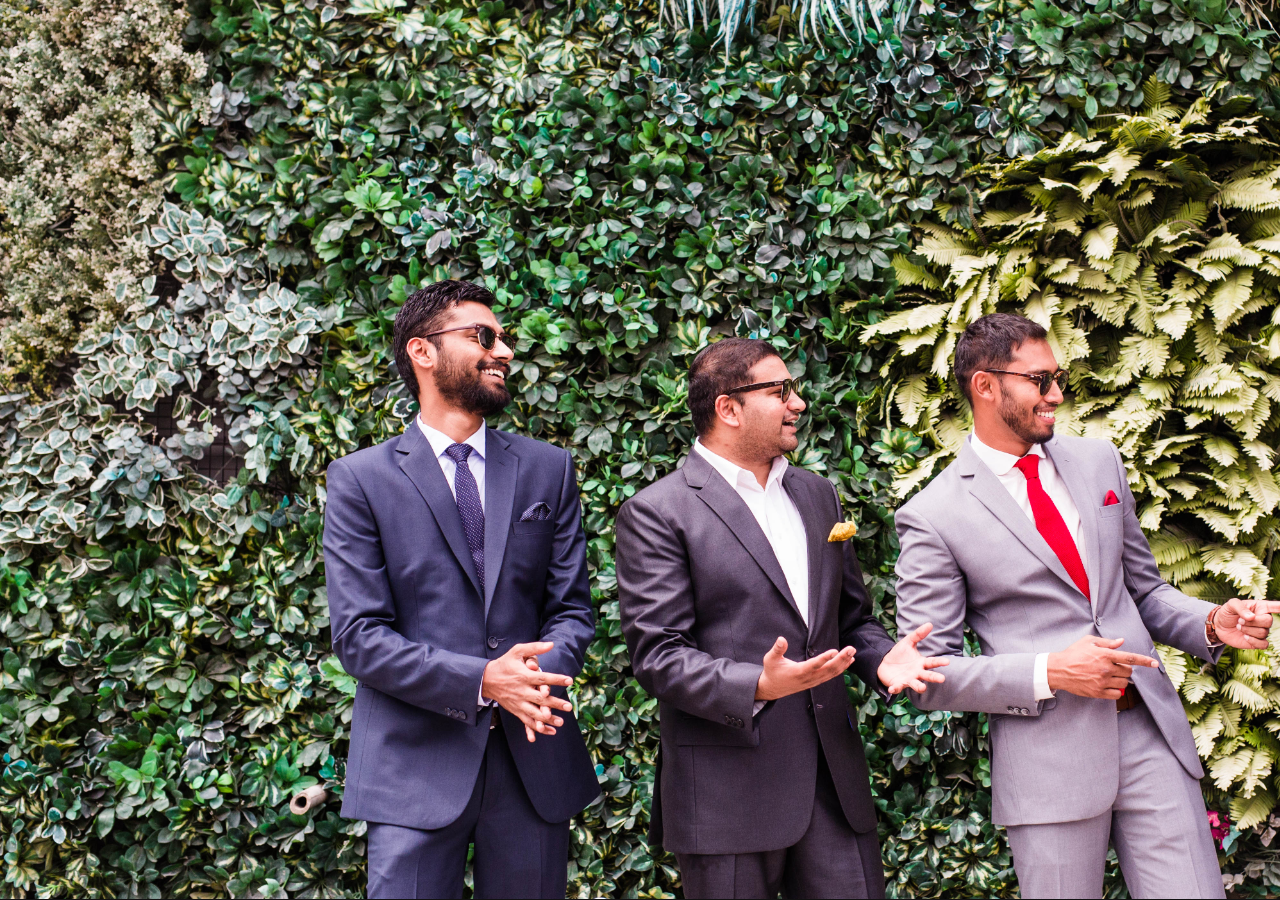
==== commit 1520075d: "changes committed" ====
--- a/index.html
+++ b/index.html
@@ -157,7 +157,7 @@
             <li class="menu-item current-menu-item"><a href="index.html">Home</a></li>
             <li class="menu-item"><a href="about.html">Meat the team</a></li>
             <li class="menu-item"><a href="gallery-masonry.html">Look Book</a></li>    
-            <li class="menu-item"><a href="services.html">Book A Home Visit</a></li>
+            <li class="menu-item"><a href="#">Book A Home Visit</a></li>
             <li class="menu-item"><a href="contact.html">Give Us A Shout Out</a></li>
         </ul>
 
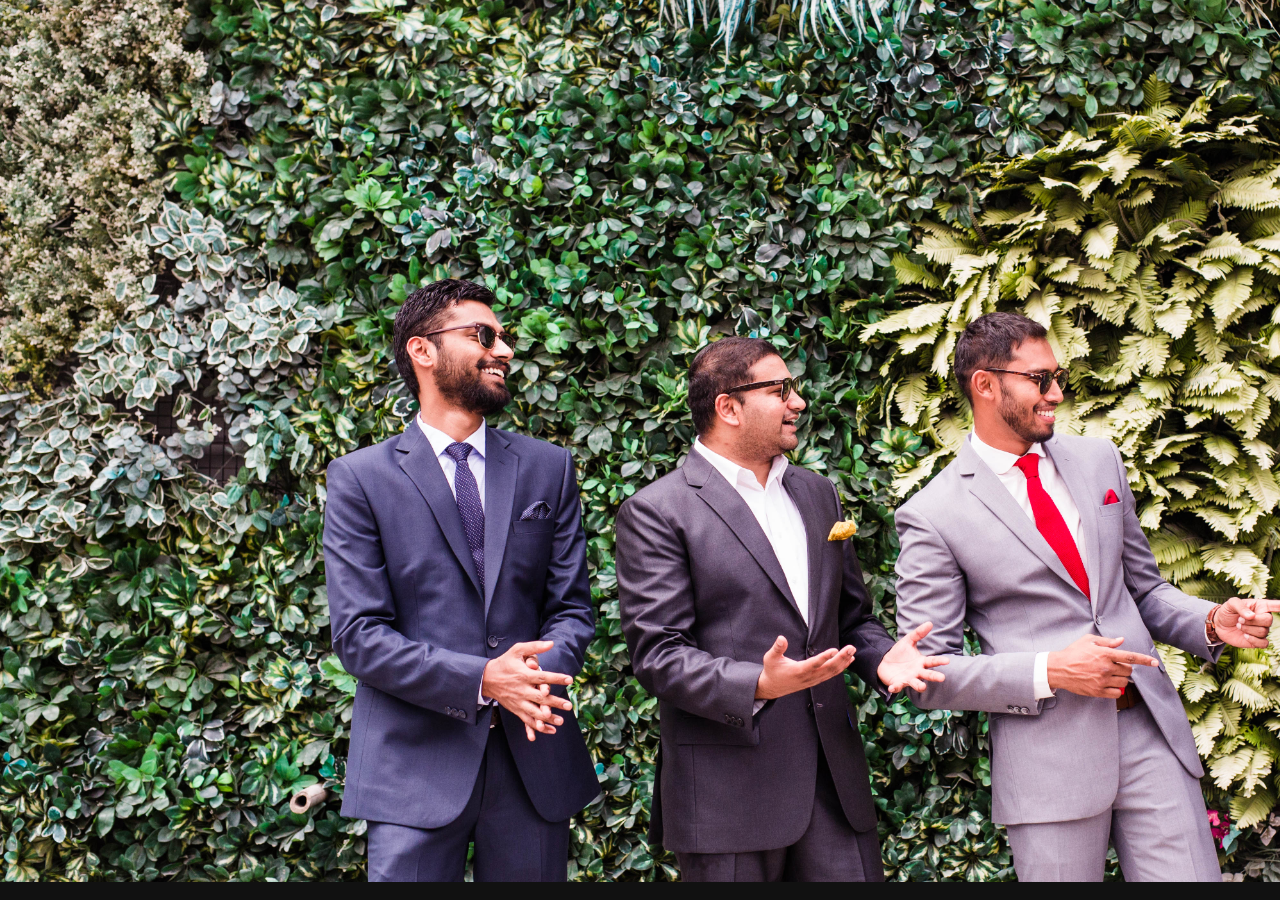
==== commit b7feb63c: "changes committed" ====
--- a/index.html
+++ b/index.html
@@ -157,7 +157,7 @@
             <li class="menu-item current-menu-item"><a href="index.html">Home</a></li>
             <li class="menu-item"><a href="about.html">Meat the team</a></li>
             <li class="menu-item"><a href="gallery-masonry.html">Look Book</a></li>    
-            <li class="menu-item"><a href="#">Book A Home Visit</a></li>
+            <li class="menu-item"><a  href="#" data-toggle="modal" data-target="#myModal">Book A Home Visit</a></li>
             <li class="menu-item"><a href="contact.html">Give Us A Shout Out</a></li>
         </ul>
 
@@ -184,12 +184,74 @@
     </div>
 </div>
 
+<!-- Modal -->
+<div id="myModal" class="modal fade" role="dialog">
+  <div class="modal-dialog">
+
+    <!-- Modal content-->
+    <div class="modal-content">
+      <div class="modal-header">
+        <button type="button" class="close" data-dismiss="modal">&times;</button>
+        <h5 class="modal-title">Book a Visit To Home</h5>
+      </div>
+      <div class="modal-body">
+       <div class="form-area">  
+        <form role="form">
+        <br style="clear:both">
+                    <p style="font-size: 14px;text-align:center">A good fitting suit needs Accurate Measurement,
+                            assessment of your occasion, the right colour for your personal style and most importantly a
+                            Trail and Fitting
+                            session before the finishing. We provide all this plus suit accompaniments at your place, at your convenience.
+                            Go ahead and book an appointment today, even if you just want to chat </p>
+                    <div class="form-group">
+                        <input type="text" class="form-control" id="name" name="name" placeholder="Name" required>
+                    </div>
+                    <div class="form-group">
+                        <input type="text" class="form-control" id="email" name="email" placeholder="Email" required>
+                    </div>
+                    <div class="form-group">
+                        <input type="text" class="form-control" id="mobile" name="mobile" placeholder="Mobile Number" required>
+                    </div>
+                    
+                    <div class="form-group">
+                    <textarea class="form-control" type="textarea" id="message" placeholder="Message" maxlength="140" rows="4"></textarea>
+                        <span class="help-block"><p id="characterLeft" class="help-block ">You have reached the limit</p></span>                    
+                    </div>
+            
+        <button type="button" id="submit" name="submit" class="btn btn-primary pull-right">Submit</button>
+        </form>
+    </div>
+      </div>
+     
+    </div>
+
+  </div>
+</div>
 
 <!--
 - - next will come the loaded scripts
 -->
-
-
+<script>
+    $(document).ready(function(){ 
+    $('#characterLeft').text('140 characters left');
+    $('#message').keydown(function () {
+        var max = 140;
+        var len = $(this).val().length;
+        if (len >= max) {
+            $('#characterLeft').text('You have reached the limit');
+            $('#characterLeft').addClass('red');
+            $('#btnSubmit').addClass('disabled');            
+        } 
+        else {
+            var ch = max - len;
+            $('#characterLeft').text(ch + ' characters left');
+            $('#btnSubmit').removeClass('disabled');
+            $('#characterLeft').removeClass('red');            
+        }
+    });    
+});
+</script>
+<script src="https://maxcdn.bootstrapcdn.com/bootstrap/3.3.5/js/bootstrap.min.js" type="text/javascript"></script>
 
 <link rel='stylesheet' property='stylesheet' type="text/css" href="dzsselector/dzsselector.css"/>
 <script src="dzsselector/dzsselector.js" type="text/javascript"></script>
--- a/qcreative/qcreative.css
+++ b/qcreative/qcreative.css
@@ -145,6 +145,17 @@
 
 .the-content-sheet-text .row.row-margin:last-child {
   margin-bottom: 11px; }
+
+
+  .red{
+    color:red;
+    }
+.form-area
+{
+    background-color: #FAFAFA;
+  padding: 10px 40px 60px;
+  border: 1px solid GREY;
+  }
 
 /* headings END */
 p {
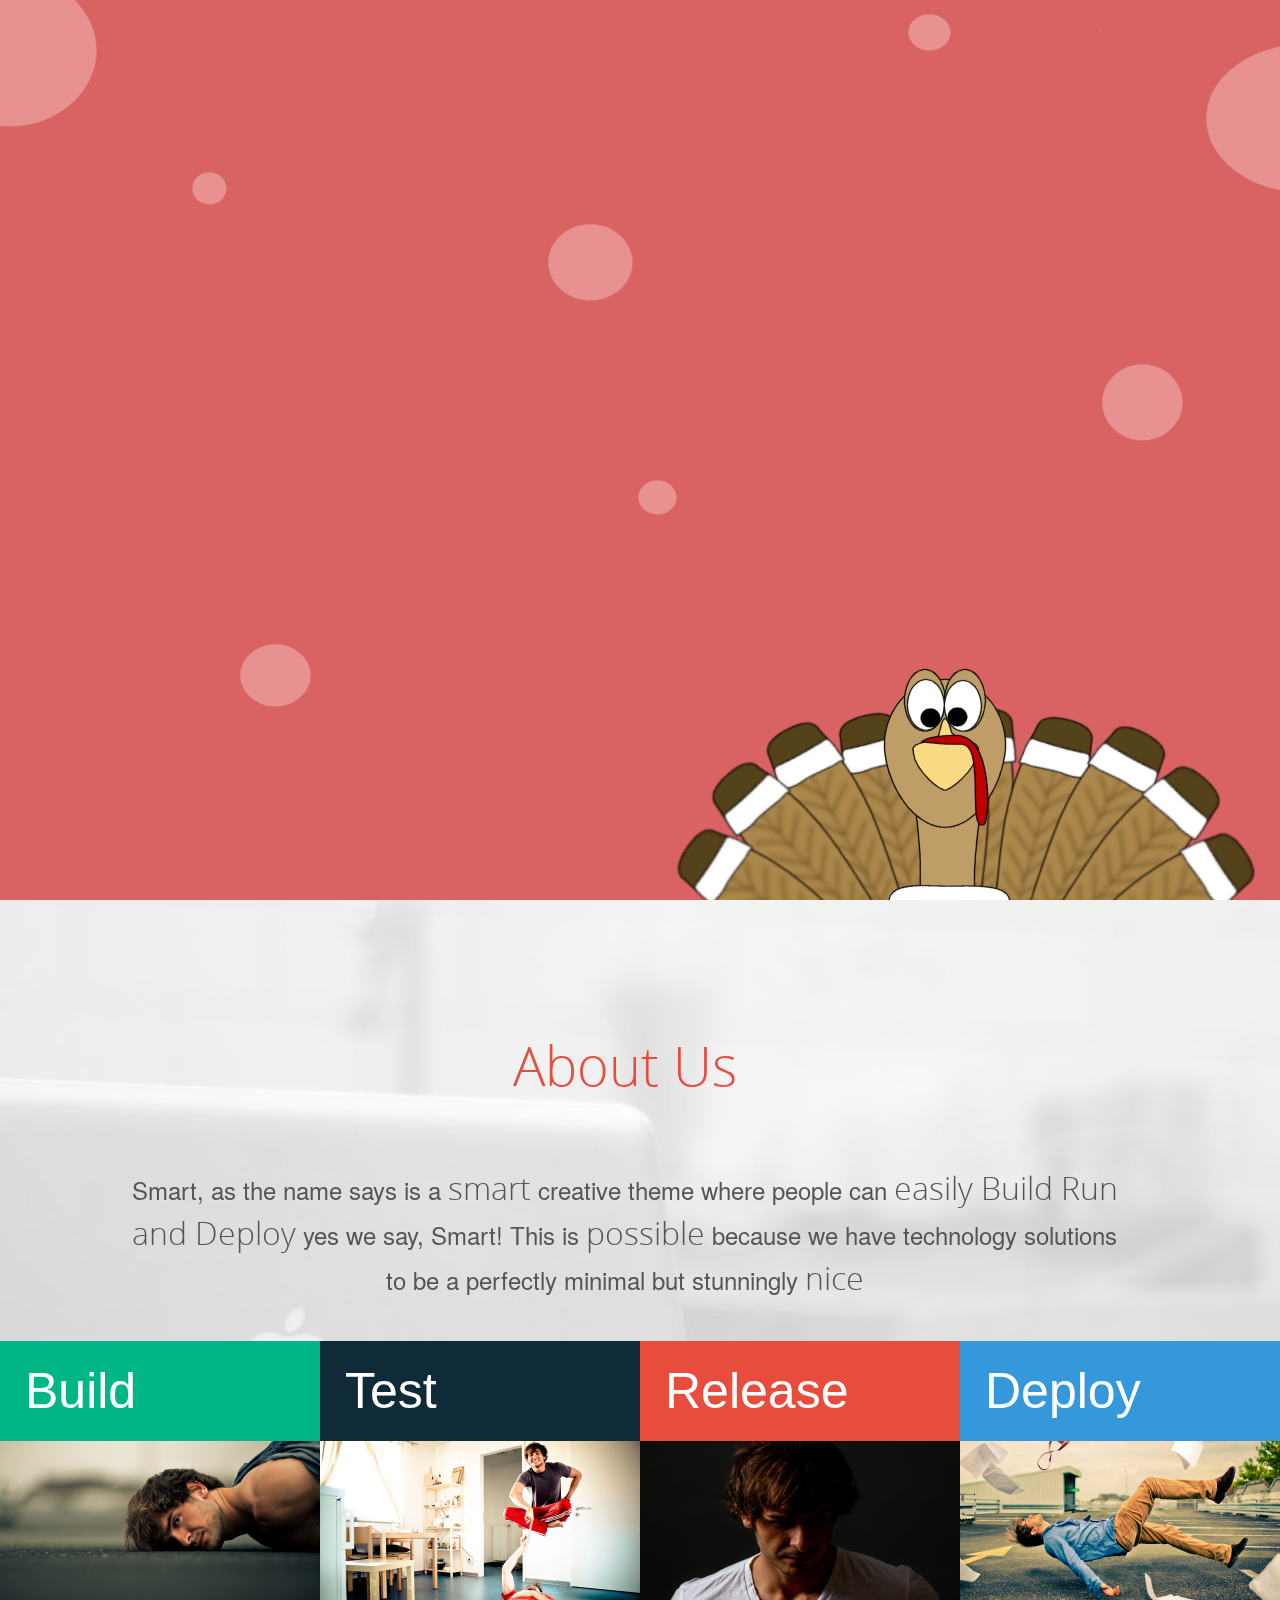
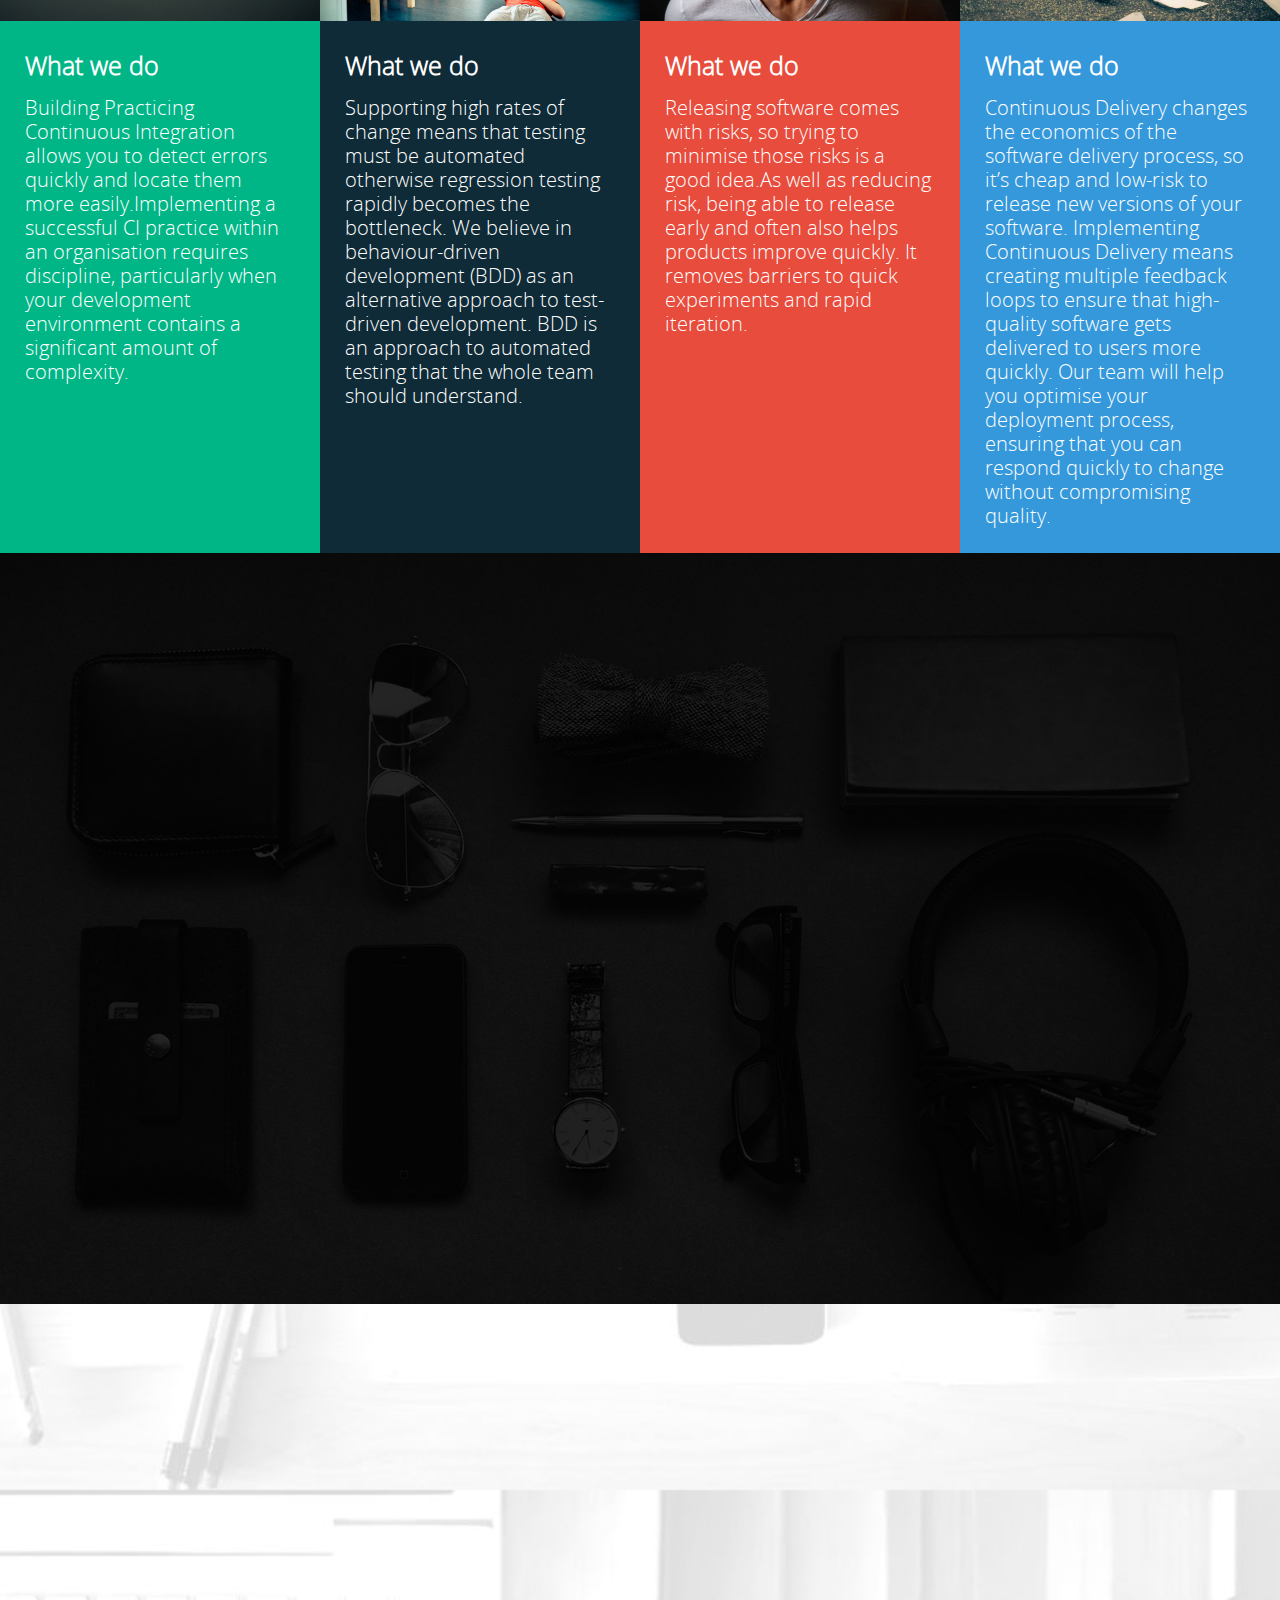
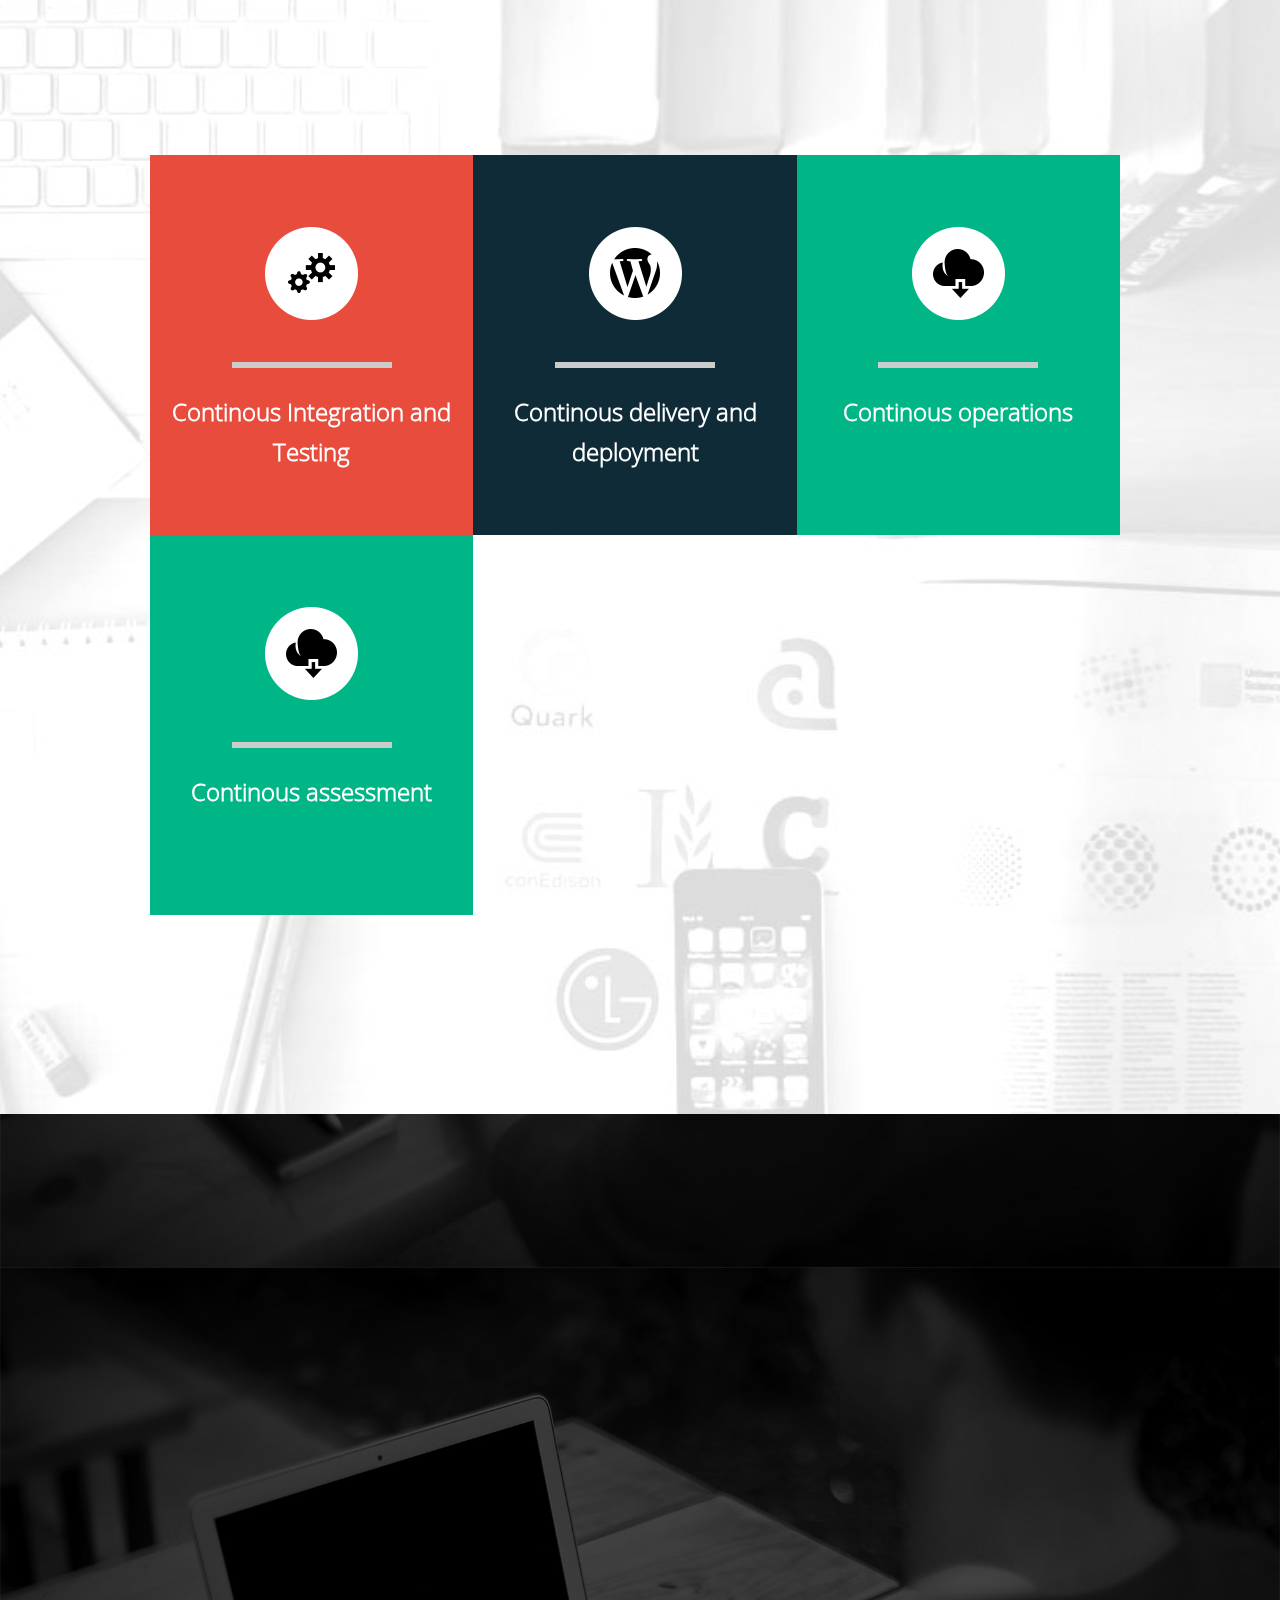
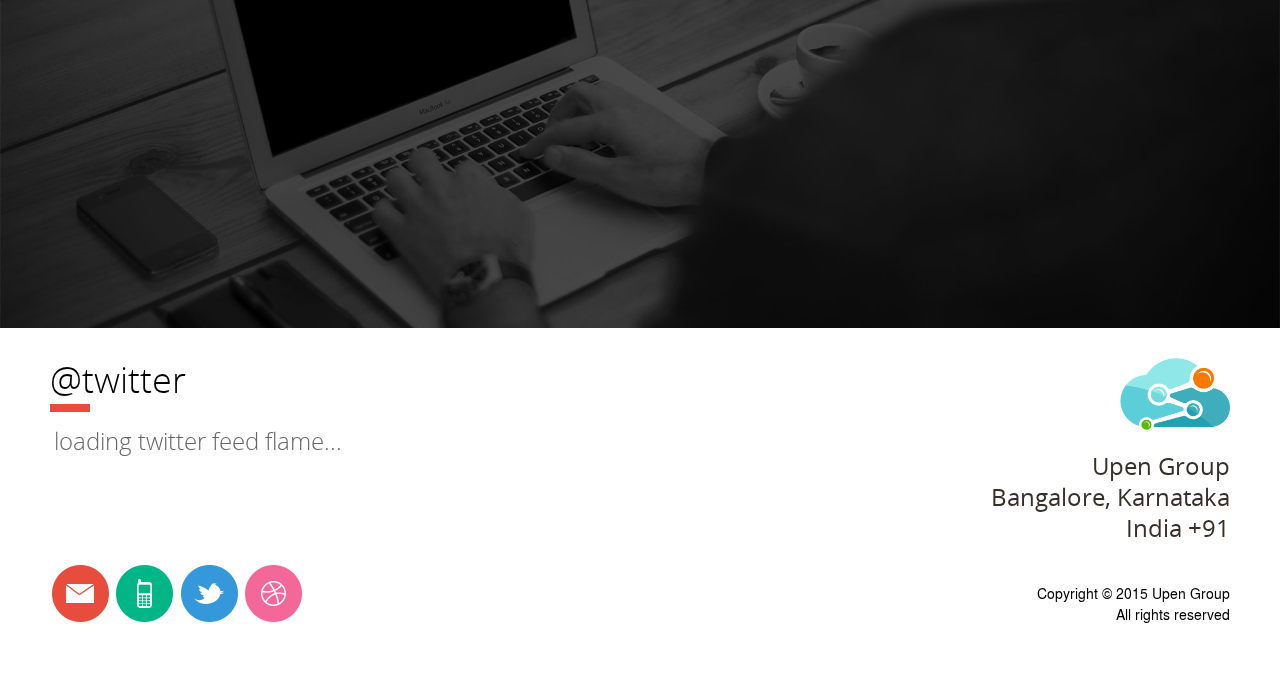
==== commit c510a911: "pushed back" ====
--- a/index.html
+++ b/index.html
@@ -1,267 +1,615 @@
-<!doctype html>
+<!DOCTYPE html>
 <html lang="en">
 <head>
-    <meta charset="utf-8" />
-    <title>UN-CUFFED</title>
-    <meta name="viewport" content="width=device-width, initial-scale=1">
-    <link rel="icon" type="image/png" href="img/favicon.png" />
-
-
-    <!-- - - main style scripts -->
-    <link rel='stylesheet' property='stylesheet' type="text/css" href="./bootstrap/bootstrap.min.css"/>
-    <link rel='stylesheet' property='stylesheet' type="text/css" href="./qcreative/qcreative.css"/>
-    <script src="js/jquery.js"></script>
-    <link href='http://fonts.googleapis.com/css?family=Open+Sans:700italic,400,400italic' rel='stylesheet' property='stylesheet' type='text/css'>
-    <link href='http://fonts.googleapis.com/css?family=Great+Vibes' rel='stylesheet' property='stylesheet' type='text/css'>
-    <link href='https://fonts.googleapis.com/css?family=Oswald' rel='stylesheet' type='text/css'>
-    <link href='http://fonts.googleapis.com/css?family=Lato:300,400,700,900' rel='stylesheet' property='stylesheet' type='text/css'>
-
-
-    <script class="mainoptions">
-
-        // -- page options come here
-
-
-        window.qcreative_options = {
-            images_arr: ['img/home/1.jpg', 'img/home/2.jpg', 'img/home/13.jpg'] // -- the background
+<meta charset="utf-8">
+<title>Upen Group</title>
+<meta name="viewport" content="width=device-width, initial-scale=1.0">
+<meta name="description" content="">
+<meta name="author" content="srinivas">
+
+<link rel="shortcut icon" href="assets/ico/favicon.ico">
+<!-- Standard iPhone Touch Icon--> 
+<link rel="apple-touch-icon" sizes="57x57" href="assets/ico/apple-touch-icon-57-precomposed.html" />
+<!-- Retina iPhone Touch Icon--> 
+<link rel="apple-touch-icon" sizes="114x114" href="assets/ico/apple-touch-icon-114-precomposed.html" />
+<!-- Standard iPad Touch Icon--> 
+<link rel="apple-touch-icon" sizes="72x72" href="assets/ico/apple-touch-icon-72-precomposed.html" />
+<!-- Retina iPad Touch Icon--> 
+<link rel="apple-touch-icon" sizes="144x144" href="assets/ico/apple-touch-icon-144-precomposed.html" />
+<link href="assets/css/bootstrap.css" rel="stylesheet">
+<link href="assets/css/bootstrap-responsive.css" rel="stylesheet">
+<link href="assets/css/extension.css" rel="stylesheet">
+<link href="assets/css/typography.css" rel="stylesheet">
+<link href="assets/css/font-awesome.min.css" rel="stylesheet">
+<link href="stylesheets/responsive-nav.css" rel="stylesheet">
+<link href="stylesheets/team-grid.css" rel="stylesheet">
+<link href="stylesheets/service-grid.css" rel="stylesheet">
+<link href="stylesheets/prettyPhoto.css" rel="stylesheet"/>
+<link href="stylesheets/jquery.tweet.css" rel="stylesheet"/>
+<link href="stylesheets/idangerous.swiper.css" rel="stylesheet">
+<link href="stylesheets/responsive-nav.css" rel="stylesheet">
+<link href="stylesheets/animate.css" rel="stylesheet">
+<link href="stylesheets/style.css" rel="stylesheet">
+<!-- Initializing Animated Effects rules -->
+<link href="stylesheets/effects.css" rel="stylesheet">
+
+
+<script src="javascripts/custom.modernizr.js"></script>
+
+<!--[if lt IE 9]>
+  <script src="http://html5shim.googlecode.com/svn/trunk/html5.js"></script>
+  <link href="stylesheets/ie8.css" rel="stylesheet">
+<![endif]-->
+</head>
+
+
+<body>
+
+<!-- Mobile Only Navigation - 2 types each for (480px to 640px) and (640px to 960px) wide device screens -->
+<header id="mobile-header" class="hidden-desktop">
+    <div id="nav">
+      <ul class="clearfix">
+        <li><a class="scroll-link" href="#home" data-soffset="0">HOME</a></li>
+        <li><a class="scroll-link" href="#about" data-soffset="0">ABOUT</a></li>
+        <li><a class="scroll-link" href="#team" data-soffset="0">TEAM</a></li>
+        <li><a class="scroll-link" href="#portfolio" data-soffset="0">SOLUTIONS</a></li>
+        <li><a class="scroll-link" href="#contact" data-soffset="0">CONTACT</a></li>
+       
+      </ul>
+    </div>
+</header>
+
+
+<!-- HEADER : STARTS -->
+<header id="masthead" class="hidden-tablet hidden-phone">
+<section class="container-fluid">
+    <div class="row-fluid">
+
+            <article class="span6 text-left">
+              <img alt="simple" title="simple" width='110' height='110'class="head-logo" src="images/uplogo.png" />
+            </article>
+
+            <article class="span6 credits">
+              <ul id="mast-nav" class="text-right clearfix">
+                <li><a class="scroll-link active" href="#intro" id="intro-linker" data-soffset="90">HOME</a></li>
+                <li><a class="scroll-link" href="#about" id="about-linker" data-soffset="0">ABOUT</a></li>
+                <li><a class="scroll-link" href="#team" id="team-linker" data-soffset="0">TEAM</a></li>
+                <li><a class="scroll-link" href="#portfolio" id="portfolio-linker" data-soffset="0">SOLUTIONS</a></li>
+                <li><a class="scroll-link" href="#contact" id="contact-linker" data-soffset="0">CONTACT</a></li>
+              </ul>
+            </article>
             
-        ,enable_ajax: 'off' // -- enable "on" - ajax transition between pages / disable "off"
-        ,bg_isparallax: 'on' // -- apply a parallax effect on scroll
-        ,blur_ammount: 0 // -- the blur effect ammount
- 
-
-
-            // -- page options END here
-
-        };
+    </div>
+</section>
+</header>
+
+
+<!-- HOME : STARTS -->
+<section id="home"  data-stellar-background-ratio="1.7">
+<section class="container-fluid">
+    <div class="row-fluid">
+
+      <section class="container">
+        <div class="row">
+          <article class="span12">
+            <div id="intro">
+              <div id="logo">
+                <img alt="Devops" title="Devops" width='300' height='300' src="images/uplogo.png" />
+              </div>
+              <h1>Solutions that unify development and operations to accelerate business innovation and meet market demands</h1>
+              <h2><span>An easy way to Automate your things.</span></h2>
+              <div id="explore" class="hidden-phone">
+                <a class="scroll scroll-link" href="#about" data-soffset="0"><img alt="simple" title="simple" src="images/scroll.png"/></a>
+              </div>
+          </div>
+          </article>
+        </div>
+      </section>
+          
+    </div>
+  </section>
+</section>
+<!-- HOME : ENDS -->
+
+
+<!-- ABOUT : STARTS -->
+<section id="about" class="page-section navigation-fadeIn"  data-stellar-background-ratio="2">
+<section class="container-fluid">
+    <div class="row-fluid">
+
+      <section class="container">
+
+        <div class="row">
+          <article class="span12 text-center fx fx-fadeInDownBig">
+            <h1 class="main-heading">About Us</h1>
+           <!-- <h2 class="sub-heading"><span>Smartness has a new name</span></h2>-->
+          </article>
+        </div>
+
+        <div class="row add-top fx fx-fadeInUpBig">
+          <article class="span10 offset1 text-center">
+			 <p class="promo-text">Smart, as the name says is a <span>smart</span> creative theme where people can <span>easily Build Run and Deploy</span> yes we say, Smart! This is <span>possible</span> because we have technology solutions to be a perfectly minimal but stunningly <span>nice</span></p>
+          </article>
+        </div>
+
+      </section>
+
+
+          
+    </div>
+  </section>
+
+  <section id="services" class="add-top fx fx-fadeInUpBig">
+
+            <div class="swiper-container">
+              <div class="swiper-wrapper">
+                <div class="swiper-slide simple-bg-three">
+                  <h2>Build</h2>
+                  <img alt="simple" title="simple" src="images/about/01.jpg"/>
+                  <h3>What we do</h3>
+                  <p>Building Practicing Continuous Integration allows you to detect errors quickly and locate them more easily.Implementing a successful CI practice within an organisation requires discipline, particularly when your development environment contains a significant amount of complexity.</p>
+                </div>
+                <div class="swiper-slide simple-bg-four">
+                  <h2>Test</h2>
+                  <img alt="simple" title="simple" src="images/about/02.jpg"/>
+                  <h3>What we do</h3>
+                  <p>Supporting high rates of change means that testing must be automated otherwise regression testing rapidly becomes the bottleneck.
+
+We believe in behaviour-driven development (BDD) as an alternative approach to test-driven development.
+
+BDD is an approach to automated testing that the whole team should understand.</p>
+                </div>
+                <div class="swiper-slide simple-bg-one">
+                  <h2>Release</h2>
+                  <img alt="simple" title="simple" src="images/about/03.jpg"/>
+                  <h3>What we do</h3>
+                  <p>Releasing software comes with risks, so trying to minimise those risks is a good idea.As well as reducing risk, being able to release early and often also helps products improve quickly.
+
+It removes barriers to quick experiments and rapid iteration.
+</p>
+                </div>
+                <div class="swiper-slide simple-bg-two">
+                  <h2>Deploy</h2>
+                  <img alt="simple" title="simple" src="images/about/04.jpg"/>
+                  <h3>What we do</h3>
+                  <p>Continuous Delivery changes the economics of the software delivery process, so it’s cheap and low-risk to release new versions of your software.
+
+Implementing Continuous Delivery means creating multiple feedback loops to ensure that high-quality software gets delivered to users more quickly.
+
+Our team will help you optimise your deployment process, ensuring that you can respond quickly to change without compromising quality.</p>
+                </div>
+                <div class="swiper-slide simple-bg-five">
+                  <h2>Operate</h2>
+                  <img alt="simple" title="simple" src="images/about/05.jpg"/>
+                  <h3>What we do</h3>
+                  <p>Any online service should have tools dedicated to alerting any problems to those running the service.
+
+These can be low-level issues involving the infrastructure supporting the service, to a sudden high rate of user errors.
+
+Knowing the current state of your service and infrastructure will help you to identify problems before they happen, as well as alert you to issues that need your immediate attention.</p>
+                </div>
+                <div class="swiper-slide simple-bg-six">
+                  <h2>Process</h2>
+                  <img alt="simple" title="simple" src="images/about/06.jpg"/>
+                  <h3>What we do</h3>
+                  <p>Upen Group will help you implement the effecient processes for building high-quality product.
+
+Our vast knowledge and wide range of experience in the software development industry and meturity model allows us to apply best practices to your product delivery processes.</p>
+                </div>
+                <div class="swiper-slide simple-bg-eight">
+                  <h2>Road Map</h2>
+                  <img alt="simple" title="simple" src="images/about/07.jpg"/>
+                  <h3>What we do</h3>
+                  <p>Clear understanding of the customer needs will be key for creating a successful digital service.
+
+Efficient roadmap can highlight potential problems early on.
+
+Our approach to roadmap will help you achieve incredible improvements to the way you build digital services.
+
+Plan each stage in advance using a repeatable, transparent and monitorable process.
+</p>
+                </div>
+               <!--  <div class="swiper-slide simple-bg-seven">
+                  <h2>inspire</h2>
+                  <img alt="simple" title="simple" src="images/about/08.jpg"/>
+                  <h3>What we do</h3>
+                  <p>Pellentesque id nunc tempus metus gravida luctus id sit amet ipsum. Fusce eleifend ipsum vel odio hendrerit eu auctor nibh dictum. Vivamus facilisis blandit ante id ultricies. Suspendisse id metus elit. Nullam odio leo, ornare ac porta et, suscipit non lectus. </p>
+                </div>
+              </div>
+              <div class="pagination"></div> -->
+            </div>
+   
+  </section>  
+
+
+</section>
+<!-- ABOUT : ENDS -->
+
+
+
+<!-- TEAM : STARTS -->
+<section id="team" class="page-section seperator-layer"  data-stellar-background-ratio="2">
+<section class="container-fluid">
+    <div class="row-fluid">
+
+      <section class="container">
+
+        <div class="row">
+          <article class="span12 text-center fx fx-fadeInLeftBig">
+            <h1 class="main-heading">A Simple Team</h1>
+            <h2 class="sub-heading-alt"><span>Simplicity has a new name</span></h2>
+          </article>
+        </div>
+
+        <div class="row add-top add-bottom fx fx-fadeInRightBig">
+          <article class="span10 offset1 text-center">
+              <p class="promo-text-alt">Our team is an <span>awesome</span> group of creative people with a love to create <span>amazing</span> things.</p>
+          </article>
+        </div>
+
+      </section>
+
+
+          
+    </div>
+  </section>
+
+  <section id="team-grid" class="add-top fx fx-bounceIn">
+    
+    <!--  grid:starts -->
+               <ul class="grid cs-style-3 clearfix">
+
+                  
+                  <li>
+                    <article class="team-block simple-bg-one">
+                      <img class="team-img" title="simple" alt="simple" src="images/team/03.jpg" >
+                      <section class="simple-bg-one team-info clearfix">
+                        
+                        <div class="team-info-content">
+                          <h3>Srinivas </h3>
+                          <div class="team-details">
+                            <h6>Founder &amp; CEO</h6>
+                            <p>Lorem ipsum dolor sit amet, consectetur adipiscing. Ut eu semper turpis. In gravida leo laoreet magna blandit et malesuada lorem luctus.</p>
+                          </div>
+                        </div>
+
+                        <div class="team-info-icons">
+                          <div><a href="#"><img alt="simple" title="simple" src="images/social/01.png"/></a></div>
+                          <div><a href="#"><img alt="simple" title="simple" src="images/social/02.png"/></a></div>
+                          <div><a href="#"><img alt="simple" title="simple" src="images/social/03.png"/></a></div>
+                        </div>
+
+                      </section>  
+                      </article>
+                  </li>
+
+                  <li>
+                    <article class="team-block simple-bg-three">
+                      <img class="team-img" title="simple" alt="simple" src="images/team/04.jpg" >
+                      <section class="simple-bg-three team-info clearfix">
+                        
+                        <div class="team-info-content">
+                          <h3>Clara Fenn</h3>
+                          <div class="team-details">
+                            <h6>Developer</h6>
+                            <p>Lorem ipsum dolor sit amet, consectetur adipiscing. Ut eu semper turpis. In gravida leo laoreet magna blandit et malesuada lorem luctus.</p>
+                          </div>
+                        </div>
+
+                        <div class="team-info-icons">
+                          <div><a href="#"><img alt="simple" title="simple" src="images/social/01.png"/></a></div>
+                          <div><a href="#"><img alt="simple" title="simple" src="images/social/02.png"/></a></div>
+                          <div><a href="#"><img alt="simple" title="simple" src="images/social/03.png"/></a></div>
+                        </div>
+                        
+                    </section>  
+                      </article>
+                  </li>
+
+                  <li>
+                    <article class="team-block simple-bg-two">
+                      <img class="team-img" title="simple" alt="simple" src="images/team/01.jpg" >
+                      <section class="simple-bg-two team-info clearfix">
+                        
+                        <div class="team-info-content">
+                          <h3>Mark Heinz</h3>
+                          <div class="team-details">
+                            <h6>Developer</h6>
+                            <p>Lorem ipsum dolor sit amet, consectetur adipiscing. Ut eu semper turpis. In gravida leo laoreet magna blandit et malesuada lorem luctus.</p>
+                          </div>
+                        </div>
+
+                        <div class="team-info-icons">
+                          <div><a href="#"><img alt="simple" title="simple" src="images/social/01.png"/></a></div>
+                          <div><a href="#"><img alt="simple" title="simple" src="images/social/02.png"/></a></div>
+                          <div><a href="#"><img alt="simple" title="simple" src="images/social/03.png"/></a></div>
+                        </div>
+                        
+                    </section>  
+                      </article>
+                  </li>
+
+                  <li>
+                    <article class="team-block simple-bg-five">
+                      <img class="team-img" title="simple" alt="simple" src="images/team/02.jpg" >
+                      <section class="simple-bg-five team-info clearfix">
+                        
+                        <div class="team-info-content">
+                          <h3>Lucy Novac</h3>
+                          <div class="team-details">
+                            <h6>Developer</h6>
+                            <p>Lorem ipsum dolor sit amet, consectetur adipiscing. Ut eu semper turpis. In gravida leo laoreet magna blandit et malesuada lorem luctus.</p>
+                          </div>
+                        </div>
+
+                        <div class="team-info-icons">
+                          <div><a href="#"><img alt="simple" title="simple" src="images/social/01.png"/></a></div>
+                          <div><a href="#"><img alt="simple" title="simple" src="images/social/02.png"/></a></div>
+                          <div><a href="#"><img alt="simple" title="simple" src="images/social/03.png"/></a></div>
+                        </div>
+                        
+                    </section>  
+                      </article>
+                  </li>
+
+                
+              </ul>
+               <!-- grid : ends -->
+   
+  </section>  
+
+
+</section>
+<!-- TEAM : ENDS -->
+
+<!-- PORTFOLIO : STARTS -->
+<section id="portfolio" class="page-section"  data-stellar-background-ratio="2">
+<section class="container-fluid">
+    <div class="row-fluid">
+
+      <section class="container">
+
+        <div class="row">
+          <article class="span12 text-center">
+            <h1 class="main-heading fx fx-bounceInDown">Few Smart Solutions</h1>
+          </article>
+        </div>
+
+        <div class="row add-top">
+          <article class="span10 offset1 text-center fx fx-bounceIn">
+              <p class="promo-text">Smart, as the name says is a <span>smart</span> creative theme where people can <span>easily Build Run and Deploy</span> yes we say, Smart! This is <span>possible</span> because we have technology solutions to be a perfectly minimal but stunningly <span>nice</span></p>
+          </article>
+        </div>
+
+      </section>
+
+
+          
+    </div>
+  </section>
+
+<section class="service-grid clearfix">
+
+          <ul class="cbp-ig-grid">
+          <li class="simple-bg-one">
+            <a href="#">
+              <span class="cbp-ig-icon cbp-ig-icon-shoe"><img alt="simple" title="simple" src="images/services/01.png"></span>
+              <h3 class="cbp-ig-title">Continous Integration and Testing</h3>
+              <span class="cbp-ig-category">21 Applications</span>
+            </a>
+          </li>
+          <li class="simple-bg-four">
+            <a href="#">
+              <span class="cbp-ig-icon cbp-ig-icon-shoe"><img alt="simple" title="simple" src="images/services/02.png"></span>
+              <h3 class="cbp-ig-title">Continous delivery and deployment</h3>
+              <span class="cbp-ig-category">35 Projects</span>
+            </a>
+          </li>
+          <li class="simple-bg-three">
+            <a href="#">
+              <span class="cbp-ig-icon cbp-ig-icon-shoe"><img alt="simple" title="simple" src="images/services/03.png"></span>
+              <h3 class="cbp-ig-title">Continous operations</h3>
+              <span class="cbp-ig-category">543 Clients</span>
+            </a>
+          </li>
+		  <li class="simple-bg-three">
+            <a href="#">
+              <span class="cbp-ig-icon cbp-ig-icon-shoe"><img alt="simple" title="simple" src="images/services/03.png"></span>
+              <h3 class="cbp-ig-title">Continous assessment</h3>
+              <span class="cbp-ig-category">543 Clients</span>
+            </a>
+          </li>
+          </ul>
+
+
+    </section>
+
+
+
+
+
+</section>
+<!-- PORTFOLIO : ENDS -->
+
+
+
+
+<!-- CONTACT : STARTS -->
+<section id="contact" class="page-section seperator-layer"  data-stellar-background-ratio="2">
+<section class="container-fluid">
+    <div class="row-fluid">
+
+      <section class="container">
+
+        <div class="row">
+          <article class="span12 text-center">
+            <h1 class="main-heading fx fx-fadeInRight">Contact Us</h1>
+          </article>
+        </div>
+
+        <div class="row add-top">
+          <article class="span10 offset1 text-center fx fx-bounceInUp">
+              <p class="promo-text-alt">Our team is an <span>awesome</span> group of creative people with a love to create <span>amazing</span> things.</p>
+          </article>
+        </div>
+
+        <div class="row add-top add-bottom">
+
+            <article class="span10 offset1 contact-panel fx fx-fadeInUpBig">
+
+               <div class="row-fluid">
+                <article class="span12 text-center">
+                            <div id="fname"  class="alert alert-error error">
+                            Name must not be empty
+                            </div>
+                            <div id="fmail" class="alert alert-error  error">
+                            Please provide a valid email
+                            </div>
+                            <div id="fmsg" class="alert alert-error  error">
+                            Message should not be empty
+                            </div>
+                        </article>
+                </div>
+
+              <form name="myform" id="contactForm" action="http://designova.net/simple/sendcontact.php" enctype="multipart/form-data" method="post"> 
+                <div class="row-fluid add-top-small">
+                  <article class="span12">
+                    <input size="100" type="text" name="name" id="name" placeholder="Name">
+                            <input type="text"  size="30" id="email" name="email" placeholder="email">
+                            <textarea  id="msg" rows="3" cols="40" name="message" placeholder="Message">Message</textarea>
+                            <button type="submit" name="submit" id="submit" class="btn btn-simple add-top-half">Send Message</button>
+                  </article>
+                </div>
+              </form>
+
+            </article>
+
+        </div>
+
+
+
+      </section> 
+
+          
+    </div>
+  </section>
+
+
+
+</section>
+<!-- CONTACT : ENDS -->
+
+
+
+
+
+<!-- FOOTER : STARTS -->
+<footer id="mastfoot">
+<section class="container-fluid">
+    <div class="row-fluid">
+            <article class="span6 credits text-left">
+              <h3>@twitter</h3>
+              <span class="liner">&nbsp;</span>
+              <article id="ticker" class="query"></article>
+            </article>
+
+
+            <article class="span6 text-right">
+              <img alt="simple" title="simple" class="foot-logo" width='110' height='110' src="images/uplogo.png" />
+              <p class="address-now">Upen Group<br/>
+                  Bangalore, Karnataka <br/>India +91
+                  </p>
+            </article>
+
+            
+    </div>
+    <div class="row-fluid">
+
+                <article class="span6 social-block text-left">
+                  <a href="#"><img alt="simple" title="simple" src="images/contact/01.png"/></a>
+                  <a href="#"><img alt="simple" title="simple" src="images/contact/02.png"/></a>
+                  <a href="#"><img alt="simple" title="simple" src="images/contact/03.png"/></a>
+                  <a href="#"><img alt="simple" title="simple" src="images/contact/04.png"/></a>
+                </article>
+
+                <article class="span6 copyright text-right">
+                  <p>Copyright &copy; 2015 Upen Group<br/>All rights reserved</p>
+                </article>
+
+
+              </div>
+</section>
+</footer>
+
+
+<script src="javascripts/jquery-1.9.1.min.js" type="text/javascript"></script>
+<script src="javascripts/jquery.easing.1.3.js" type="text/javascript"></script>
+<script src="assets/js/bootstrap-transition.js" ></script> 
+<script src="assets/js/bootstrap-alert.js" ></script> 
+<script src="assets/js/bootstrap-modal.js" ></script> 
+<script src="assets/js/bootstrap-dropdown.js" ></script> 
+<script src="assets/js/bootstrap-scrollspy.js" ></script> 
+<script src="assets/js/bootstrap-tab.js" ></script> 
+<script src="assets/js/bootstrap-tooltip.js" ></script> 
+<script src="assets/js/bootstrap-popover.js" ></script> 
+<script src="assets/js/bootstrap-button.js" ></script> 
+<script src="assets/js/bootstrap-collapse.js" ></script> 
+<script src="assets/js/bootstrap-carousel.js" ></script> 
+<script src="assets/js/bootstrap-typeahead.js" ></script> 
+<script src="assets/js/bootstrap-affix.js" ></script> 
+<script src="javascripts/jquery.mixitup.min.js"></script>
+<script src="javascripts/responsive-nav.js" type="text/javascript" ></script>
+<script src="javascripts/idangerous.swiper-2.0.min.js"></script>
+<script src="javascripts/jquery.stellar.js"></script>
+<script src="javascripts/jquery.flickr.js"></script>
+<script src="javascripts/jquery.instagram.js"></script>
+<script src="javascripts/prettyPhoto.js"></script>
+<script src="javascripts/flexslider.js"></script>
+<script src="javascripts/waypoints.min.js"></script>
+<script src="javascripts/jquery.tweet.js"></script>
+<script src="javascripts/portfolio.js"></script>
+<script src="javascripts/form-validation.js"></script>
+<script src="javascripts/responsive-nav.js"></script>
+<script src="javascripts/retina.js"></script>
+<script src="javascripts/effects.js"></script>
+<script src="javascripts/scroll.js"></script>
+<script src="javascripts/script.js"></script>
+
+<script>
+        var navigation = responsiveNav("#nav", { // Selector: The ID of the wrapper
+          animate: true, // Boolean: Use CSS3 transitions, true or false
+          transition: 400, // Integer: Speed of the transition, in milliseconds
+          label: "Menu", // String: Label for the navigation toggle
+          insert: "after", // String: Insert the toggle before or after the navigation
+          customToggle: "", // Selector: Specify the ID of a custom toggle
+          openPos: "relative", // String: Position of the opened nav, relative or static
+          jsClass: "js", // String: 'JS enabled' class which is added to <html> el
+          init: function(){}, // Function: Init callback
+          open: function(){}, // Function: Open callback
+          close: function(){} // Function: Close callback
+        });
     </script>
-</head>
-<body class="page-homepage post-type-page content-align-center page-title-align-right page-title-style-1 menu-type-7">
-
-
-<!-- markup for background // do not modify -->
-<div class="main-bg-con">
-    <figure class="main-bg" style=""></figure>
-</div>
-
-<div class="main-container">
-
-
-    <div class="the-content-con for-homepage">
-
-        <!-- descriptions for gallery items container -->
-        <div class="main-gallery--descs" style="height: 175px;">
-
-            <!-- description for first item start -->
-            <div class="main-gallery--desc">
-                <div class="desc-inner">
-
-                    <!-- blur markup -->
-                    <div class="translucent-con">
-                        <div class="translucent-bg" id="desc1-translucent-bg"></div>
-                        <canvas class="translucent-canvas"></canvas>
-                        <div class="translucent-overlay"></div>
-                    </div>
-                    <!-- blur markup END -->
-
-                        <span class="big-desc">CUSTOM ENGINEERED SUITS<br>FROM THE COMFORT OF YOUR HOME
-                </span>
-                    <span class="big-number">01</span>
-                </div>
-            </div>
-            <!-- description END -->
-
-
-            <!-- description for second item // style2 // start -->
-            <div class="main-gallery--desc style2">
-                <div class="desc-inner">
-
-                    <!-- blur markup -->
-                    <div class="translucent-con">
-                        <div class="translucent-bg"></div>
-                        <canvas class="translucent-canvas"></canvas>
-                        <div class="translucent-overlay"></div>
-                    </div>
-                    <!-- blur markup END -->
-
-                        <span class="big-desc">CLEAN AND CRISP<br>
-                    </span>
-                    <span class="big-number">02</span>
-                </div>
-            </div>
-            <!-- description END -->
-
-
-            <!-- description for third item start -->
-            <div class="main-gallery--desc">
-                <div class="desc-inner">
-
-                    <!-- blur markup -->
-                    <div class="translucent-con">
-                        <div class="translucent-bg"></div>
-                        <canvas class="translucent-canvas"></canvas>
-                        <div class="translucent-overlay"></div>
-                    </div>
-                    <!-- blur markup END -->
-
-                        <span class="big-desc">GET YOUR SUIT ON<br>
-                    </span>
-                    <span class="big-number">03</span>
-                </div>
-            </div>
-            <!-- description END -->
-
-
-           
-
-
-        </div>
-        <!-- descriptions for gallery items container END-->
-
-        <!-- buttons for next / previous markup -->
-        <div class="main-gallery-buttons-con style2">
-
-            <div class="prev-btn-con">
-                <span class="btn-text">PREVIOUS SLIDE</span>
-                <figure>
-                    <i class="fa fa-angle-left"></i>
-                </figure>
-            </div>
-            <div class="next-btn-con">
-                <span class="btn-text">NEXT SLIDE</span>
-                <figure>
-                    <i class="fa fa-angle-right"></i>
-                </figure>
-            </div>
-        </div>
-        <!-- buttons for next / previous markup END -->
-    </div>
-
-
-
-    <!-- this block is the navigation -->
-    <nav class="qcreative--nav-con">
-        <div class="translucent-con " style="">
-            <div class="translucent-bg for-parallaxer "></div>
-            <canvas class="translucent-canvas"></canvas>
-            <div class="translucent-overlay"></div>
-        </div>
-
-        <!-- modify logo from here -->
-        <div class="logo-con">
-            <a href="index.html"><h4 style="color:white;font-style:bold;font-family:oswald">UN-CUFFED</h4></a>
-        </div>
-
-        <!-- this block will be populated by gallery thumbnail navigation -->
-        <ul class="the-actual-nav">
-            <li class="menu-item current-menu-item"><a href="index.html">Home</a></li>
-            <li class="menu-item"><a href="about.html">Meat the team</a></li>
-            <li class="menu-item"><a href="gallery-masonry.html">Look Book</a></li>    
-            <li class="menu-item"><a  href="#" data-toggle="modal" data-target="#myModal">Book A Home Visit</a></li>
-            <li class="menu-item"><a href="contact.html">Give Us A Shout Out</a></li>
-        </ul>
-
-        <div class="nav-social-con">
-            <p class="social-icons">
-                <a href="https://www.facebook.com/uncuffedclothing" target="_blank"><i class="fa fa-facebook-square"></i></a>
-                <a href="https://in.pinterest.com/uncuffedclothin/" target="_blank"><i class="fa fa-pinterest"></i></a>
-                <a href="https://twitter.com/uncuffedC" target="_blank"><i class="fa fa-twitter"></i></a>
-                <a href="https://instagram.com/uncuffedclothing/" target="_blank"><i class="fa fa-instagram"></i></a>
-            </p>
-            <p class="copyright-text">COPYRIGHT &copy; UN-CUFFED 2015</p>
-        </div>
-
-    </nav>
-
-    <!-- end navigation -->
-
-
-
-    <!-- preloader area -->
-    <div class="preloader-con">
-        <!--<i class="fa fa-spin fa-spinner"></i>-->
-        <div class="cube-preloader"></div>
-    </div>
-</div>
-
-<!-- Modal -->
-<div id="myModal" class="modal fade" role="dialog">
-  <div class="modal-dialog">
-
-    <!-- Modal content-->
-    <div class="modal-content">
-      <div class="modal-header">
-        <button type="button" class="close" data-dismiss="modal">&times;</button>
-        <h5 class="modal-title">Book a Visit To Home</h5>
-      </div>
-      <div class="modal-body">
-       <div class="form-area">  
-        <form role="form">
-        <br style="clear:both">
-                    <p style="font-size: 14px;text-align:center">A good fitting suit needs Accurate Measurement,
-                            assessment of your occasion, the right colour for your personal style and most importantly a
-                            Trail and Fitting
-                            session before the finishing. We provide all this plus suit accompaniments at your place, at your convenience.
-                            Go ahead and book an appointment today, even if you just want to chat </p>
-                    <div class="form-group">
-                        <input type="text" class="form-control" id="name" name="name" placeholder="Name" required>
-                    </div>
-                    <div class="form-group">
-                        <input type="text" class="form-control" id="email" name="email" placeholder="Email" required>
-                    </div>
-                    <div class="form-group">
-                        <input type="text" class="form-control" id="mobile" name="mobile" placeholder="Mobile Number" required>
-                    </div>
-                    
-                    <div class="form-group">
-                    <textarea class="form-control" type="textarea" id="message" placeholder="Message" maxlength="140" rows="4"></textarea>
-                        <span class="help-block"><p id="characterLeft" class="help-block ">You have reached the limit</p></span>                    
-                    </div>
-            
-        <button type="button" id="submit" name="submit" class="btn btn-primary pull-right">Submit</button>
-        </form>
-    </div>
-      </div>
-     
-    </div>
-
-  </div>
-</div>
-
-<!--
-- - next will come the loaded scripts
--->
+
+
 <script>
-    $(document).ready(function(){ 
-    $('#characterLeft').text('140 characters left');
-    $('#message').keydown(function () {
-        var max = 140;
-        var len = $(this).val().length;
-        if (len >= max) {
-            $('#characterLeft').text('You have reached the limit');
-            $('#characterLeft').addClass('red');
-            $('#btnSubmit').addClass('disabled');            
-        } 
-        else {
-            var ch = max - len;
-            $('#characterLeft').text(ch + ' characters left');
-            $('#btnSubmit').removeClass('disabled');
-            $('#characterLeft').removeClass('red');            
-        }
-    });    
-});
-</script>
-<script src="https://maxcdn.bootstrapcdn.com/bootstrap/3.3.5/js/bootstrap.min.js" type="text/javascript"></script>
-
-<link rel='stylesheet' property='stylesheet' type="text/css" href="dzsselector/dzsselector.css"/>
-<script src="dzsselector/dzsselector.js" type="text/javascript"></script>
-<script src="advancedscroller/plugin.js"></script>
-<script src="js/masonry.pkgd.min.js"></script>
-<script src="js/main.js"></script>
-<link href='advancedscroller/plugin.css' rel='stylesheet' property='stylesheet' type='text/css'>
-<link href='fontawesome/font-awesome.min.css' rel='stylesheet' property='stylesheet' type='text/css'>
-<script src="dzsparallaxer/dzsparallaxer.js" type="text/javascript"></script>
-<script src="dzsscroller/scroller.js" type="text/javascript"></script>
-<link rel='stylesheet' property='stylesheet' type="text/css" href="dzsscroller/scroller.css"/>
+
+    var mySwiper = new Swiper('.swiper-container',{ 
+    mode:'horizontal',
+    pagination: false,
+    slidesPerView: 4,
+    loop: true,
+    autoplay: 3000,
+    calculateHeight: true
+    });
+  
+  </script>
+
+
+
+  
+
+
 </body>
+
+
 </html>--- a/assets/css/extension.css
+++ b/assets/css/extension.css
@@ -0,0 +1,308 @@
+@charset "utf-8";
+
+/* 
+This stylesheet contains some additional UI enhancements for Foundation. 
+These are thankfully derived from Twitter's Bootstrap Framework.
+
+Extended and Integrated by Designova Webtech.
+http://www.designova.net
+
+
+Icons are by Glyphicons.
+
+*/
+
+/* http://www.yuiblog.com/blog/2010/09/27/clearfix-reloaded-overflowhidden-demystified */
+
+.clearfix:before,
+.clearfix:after {
+  content: '.';
+  display: block;
+  overflow: hidden;
+  visibility: hidden;
+  width: 0;
+  height: 0;
+}
+
+.clearfix:after {
+  clear: both;
+}
+
+/*
+  The following zoom:1 rule is specifically for IE6 + IE7.
+  Move to separate stylesheet if invalid CSS is a problem.
+*/
+
+.clearfix {
+  zoom: 1;
+}
+a img{
+	border:none !important;
+}
+/* -------------------------------------------------- 
+	:: Framework Core Extended: DO NOT OVERWRITE
+---------------------------------------------------*/
+a:focus { outline: none; }
+/*Introduced an outer wrapper for main sections */
+.master { padding: 0; margin:0; width:100% auto; }
+
+/*Additional Spacing: These are addon classes for manual spacing of elements */
+.module {margin:20px;}
+
+.add-top { margin-top: 40px !important; }
+.remove-top { margin-top: 0 !important; }
+.half-top { margin-top: 15px !important; }
+
+.add-top-more{ margin-top: 80px !important;}
+
+.add-top-half { margin-top: 10px !important; }
+.add-bottom-half { margin-bottom: 10px !important; }
+.add-left-half { margin-left: 10px !important; }
+.add-right-half { margin-right: 10px !important; }
+
+.add-top-mid { margin-top: 30px !important;}
+
+.add-left { margin-left: 30px !important; }
+.remove-left { margin-left: 0 !important; }
+.half-left { margin-left: 15px !important; }
+
+.add-right { margin-right: 30px !important; }
+.remove-right { margin-right: 0 !important; }
+.half-right { margin-right: 15px !important; }
+
+.add-left-medium { margin-left: 30px !important; }
+.add-right-medium { margin-right: 30px !important; }
+
+.add-bottom { margin-bottom: 40px !important; }
+.remove-bottom { margin-bottom: 0 !important; }
+.half-bottom { margin-bottom: 15px !important; }
+.add-bottom-extra { margin-bottom: 60px !important; }
+
+
+
+.pad-top-half { padding-top: 10px !important; }
+.pad-left-half { padding-left: 10px !important; }
+.pad-right-half { padding-right: 10px !important; }
+.pad-bottom-half { padding-bottom: 10px !important; }
+.pad-top { padding-top: 20px !important; }
+.pad-left { padding-left: 20px !important; }
+.pad-right { padding-right: 20px !important; }
+.pad-bottom { padding-bottom: 20px !important; }
+.pad-top-medium { padding-top: 30px !important; }
+.pad-left-medium { padding-left: 30px !important; }
+.pad-right-medium { padding-right: 30px !important; }
+.pad-bottom-medium { padding-bottom: 30px !important; }
+.pad-bottom-medium-plus { padding-bottom: 40px !important; }
+.pad-top-large { padding-top: 50px !important; }
+.pad-top-extra { padding-top: 70px !important; }
+.pad-left-extra { padding-left: 70px !important; }
+.pad-right-extra { padding-right: 70px !important; }
+.pad-bottom-extra { padding-bottom: 70px !important; }
+.pad-top-extra-large { padding-top: 90px !important; }
+.pad-left-extra-large { padding-left: 90px !important; }
+.pad-right-extra-large { padding-right: 90px !important; }
+.pad-bottom-extra-large { padding-bottom: 90px !important; }
+.pad-bottom-extra-large-plus { padding-bottom: 120px !important; }
+
+.pad-hor { padding-left: 20px !important; padding-right: 20px !important; }
+
+.pad-top-main{
+	padding-top:60px;
+}
+.pad-bottom-main{
+  padding-bottom:60px;
+}
+.add-top-main-alt{
+	padding-top:125px;
+}
+.pull-top{
+  margin-top: -52px !important;
+}
+.pull-top-medium{
+  margin-top: -20px !important;
+}
+/*END*/
+
+
+/* =============================================================================
+   Basic CSS3 Enhancements : Defaults (can be over-written on theme.css)
+   ========================================================================== */
+
+.box-shadow{
+	box-shadow: 0px 0px 5px rgba(0,0,0,0.8);
+	-webkit-box-shadow: 0px 0px 5px rgba(0,0,0,0.8);
+	-moz-box-shadow: 0px 0px 5px rgba(0,0,0,0.8);
+}
+
+.text-shadow{
+	text-shadow: 2px 1px 2px rgba(0,0,0,0.8);
+}
+.text-shadow-white{
+	text-shadow: 1px 1px 1px rgba(0,0,0,0.3);
+}
+
+.text-shadow-off{
+	text-shadow:none !important;
+}
+.rounded{
+	border-radius: 10px;
+	-moz-border-radius: 10px;
+	-webkit-border-radius: 10px;
+}
+.rounded-top{
+	border-top-right-radius: 10px;
+	-moz-border-radius-topright: 10px;
+	-webkit-border-top-right-radius: 10px;
+	border-top-left-radius: 10px;
+	-moz-border-radius-topleft: 10px;
+	-webkit-border-top-left-radius: 10px;
+}
+.rounded-bottom{
+	border-bottom-right-radius: 10px;
+	-moz-border-radius-bottomright: 10px;
+	-webkit-border-bottom-right-radius: 10px;
+	border-bottom-left-radius: 10px;
+	-moz-border-radius-bottomleft: 10px;
+	-webkit-border-bottom-left-radius: 10px;
+}
+.rounded-topleft{
+	border-top-left-radius: 10px;
+	-moz-border-radius-topleft: 10px;
+	-webkit-border-top-left-radius: 10px;
+}
+.rounded-topright{
+	border-top-right-radius: 10px;
+	-moz-border-radius-topright: 10px;
+	-webkit-border-top-right-radius: 10px;
+}
+.rounded-bottomleft{
+	border-bottom-left-radius: 10px;
+	-moz-border-radius-bottomleft: 10px;
+	-webkit-border-bottom-left-radius: 10px;
+}
+.rounded-bottomright{
+	border-bottom-right-radius: 10px;
+	-moz-border-radius-bottomright: 10px;
+	-webkit-border-bottom-right-radius: 10px;
+}
+.rounded-left{
+	border-top-left-radius: 10px;
+	-moz-border-radius-topleft: 10px;
+	-webkit-border-top-left-radius: 10px;
+	border-bottom-left-radius: 10px;
+	-moz-border-radius-bottomleft: 10px;
+	-webkit-border-bottom-left-radius: 10px;
+}
+.rounded-right{
+	border-bottom-right-radius: 10px;
+	-moz-border-radius-bottomright: 10px;
+	-webkit-border-bottom-right-radius: 10px;
+	border-top-right-radius: 10px;
+	-moz-border-radius-topright: 10px;
+	-webkit-border-top-right-radius: 10px;
+}
+
+
+
+
+/* =============================================================================
+   Advanced CSS3 Enhancements :
+   ========================================================================== */
+
+.drop-shadow {
+   position:relative;
+   width:90%;
+   border-radius: 0 0 120px 120px / 0 0 6px 6px;
+}
+
+.drop-shadow:before,
+.drop-shadow:after {
+   content:"";
+   position:absolute;
+   z-index:-1;
+   bottom:15px;
+   left:10px;
+   width:50%;
+   height:20%;
+   max-width:300px;
+   -webkit-box-shadow:0 15px 10px rgba(0, 0, 0, 0.7);
+   -moz-box-shadow:0 15px 10px rgba(0, 0, 0, 0.7);
+   box-shadow:0 15px 10px rgba(0, 0, 0, 0.7);
+   -webkit-transform:rotate(-3deg);
+   -moz-transform:rotate(-3deg);
+   -o-transform:rotate(-3deg);
+   transform:rotate(-3deg);
+}
+
+.drop-shadow:after{
+   right:10px;
+   left:auto;
+   -webkit-transform:rotate(3deg);
+   -moz-transform:rotate(3deg);
+   -o-transform:rotate(3deg);
+   transform:rotate(3deg);
+ }
+ 
+ /***Enhanced Text Shadows*****/
+ /*refer: http://www.midwinter-dg.com/permalink-7-great-css-based-text-effects-using-the-text-shadow-property_2011-03-03.html */
+ 
+ .text-shadow-letterpress {
+  text-shadow: 0px 1px 1px #4d4d4d;
+  color: #222;
+  font: 80px 'LeagueGothicRegular';
+}
+
+.text-shadow-cloud{
+  text-shadow: 0px 0px 10px rgba(255,255,255,0.6), 0px 0px 30px rgba(255,255,255,0.4), 0px 0px 50px rgba(255,255,255,0.3), 0px 0px 180px rgba(255,255,255,0.3);
+  color: rgba(255,255,255,0);
+  font: 80px 'ChunkFiveRegular';
+}
+
+.text-shadow-embossed{
+        text-shadow: -1px -1px 1px #fff, 1px 1px 1px #000;
+        color: #9c8468;
+        opacity: 0.3;
+        font: 80px 'Museo700';
+}
+
+.text-shadow-citylights{
+        color: #fff;
+        text-shadow: 0 0 5px #fff, 0 0 10px #fff, 0 0 15px #fff, 0 0 20px #ff2d95, 0 0 30px #ff2d95, 0 0 40px #ff2d95, 0 0 50px #ff2d95, 0 0 75px #ff2d95;
+        letter-spacing: 5px;
+        font: 80px 'MisoRegular';
+}
+
+.text-shadow-burning{
+        color: #fff;
+        text-shadow: 0px -1px 4px white, 0px -2px 10px yellow, 0px -10px 20px #ff8000, 0px -18px 40px red;
+        font: 80px 'BlackJackRegular';
+}
+
+.text-shadow-retro{
+        color: #d7ceb2;
+        text-shadow: 3px 3px 0px #2c2e38, 5px 5px 0px #5c5f72;
+        font: 80px 'BazarMedium';
+        letter-spacing: 10px;
+}
+
+#text-shadow-3d{
+        color: #fff;
+        text-shadow: 0px 1px 0px #999, 0px 2px 0px #888, 0px 3px 0px #777, 0px 4px 0px #666, 0px 5px 0px #555, 0px 6px 0px #444, 0px 7px 0px #333, 0px 8px 7px #001135;
+        font: 80px 'ChunkFiveRegular';
+}
+
+
+.border-top{
+  padding-top: 10px;
+  border-top: solid 1px #aaa;
+}
+.border-bottom{
+  padding-bottom: 10px;
+  border-bottom: solid 2px #CD0202;
+}
+.border-bottom-high{
+  border-bottom: solid 5px #f50000;
+}
+.notifier{
+  font-size: 24px !important;
+}--- a/assets/css/typography.css
+++ b/assets/css/typography.css
@@ -0,0 +1,69 @@
+/* -----------------------------------------
+   Font-face:
+----------------------------------------- */
+@font-face{ 
+font-family:"Tex_R";
+src: url('fonts/texgyreheros/texgyreheros-regular-webfont.eot'); 
+src: 
+url('fonts/texgyreheros/texgyreheros-regular-webfontd41d.eot?#iefix') format('embedded-opentype'), 
+url('fonts/texgyreheros/texgyreheros-regular-webfont.woff') format('woff'), 
+url('fonts/texgyreheros/texgyreheros-regular-webfont.ttf') format('truetype'), 
+url('fonts/texgyreheros/texgyreheros-regular-webfont.svg#webfont') format('svg'); 
+}
+@font-face{ 
+font-family:"Tex_B";
+src: url('fonts/texgyreheros/texgyreheros-bold-webfont.eot'); 
+src: 
+url('fonts/texgyreheros/texgyreheros-bold-webfontd41d.eot?#iefix') format('embedded-opentype'), 
+url('fonts/texgyreheros/texgyreheros-bold-webfont.woff') format('woff'), 
+url('fonts/texgyreheros/texgyreheros-bold-webfont.ttf') format('truetype'), 
+url('fonts/texgyreheros/texgyreheros-bold-webfont.svg#webfont') format('svg'); 
+}
+
+
+@font-face{ 
+font-family:"Roboto_L";
+src: url('fonts/roboto/Roboto-Light-webfont.eot'); 
+src: 
+url('fonts/roboto/Roboto-Light-webfontd41d.eot?#iefix') format('embedded-opentype'), 
+url('fonts/roboto/Roboto-Light-webfont.woff') format('woff'), 
+url('fonts/roboto/Roboto-Light-webfont.ttf') format('truetype'), 
+url('fonts/roboto/Roboto-Light-webfont.svg#webfont') format('svg'); 
+}
+@font-face{ 
+font-family:"Roboto_B";
+src: url('fonts/roboto/Roboto-Bold-webfont.eot'); 
+src: 
+url('fonts/roboto/Roboto-Bold-webfontd41d.eot?#iefix') format('embedded-opentype'), 
+url('fonts/roboto/Roboto-Bold-webfont.woff') format('woff'), 
+url('fonts/roboto/Roboto-Bold-webfont.ttf') format('truetype'), 
+url('fonts/roboto/Roboto-Bold-webfont.svg#webfont') format('svg'); 
+}
+@font-face{ 
+font-family:"Open_Sans_B";
+src: url('fonts/open_sans/OpenSans-Bold-webfont.eot'); 
+src: 
+url('fonts/open_sans/OpenSans-Bold-webfontd41d.eot?#iefix') format('embedded-opentype'), 
+url('fonts/open_sans/OpenSans-Bold-webfont.woff') format('woff'), 
+url('fonts/open_sans/OpenSans-Bold-webfont.ttf') format('truetype'), 
+url('fonts/open_sans/OpenSans-Bold-webfont.svg#webfont') format('svg'); 
+}
+@font-face{ 
+font-family:"Open_Sans_R";
+src: url('fonts/open_sans/OpenSans-Regular-webfont.eot'); 
+src: 
+url('fonts/open_sans/OpenSans-Regular-webfontd41d.eot?#iefix') format('embedded-opentype'), 
+url('fonts/open_sans/OpenSans-Regular-webfont.woff') format('woff'), 
+url('fonts/open_sans/OpenSans-Regular-webfont.ttf') format('truetype'), 
+url('fonts/open_sans/OpenSans-Regular-webfont.svg#webfont') format('svg'); 
+}
+@font-face{ 
+font-family:"Open_Sans_L";
+src: url('fonts/open_sans/OpenSans-Light-webfont.eot'); 
+src: 
+url('fonts/open_sans/OpenSans-Light-webfontd41d.eot?#iefix') format('embedded-opentype'), 
+url('fonts/open_sans/OpenSans-Light-webfont.woff') format('woff'), 
+url('fonts/open_sans/OpenSans-Light-webfont.ttf') format('truetype'), 
+url('fonts/open_sans/OpenSans-Light-webfont.svg#webfont') format('svg'); 
+}
+
--- a/stylesheets/responsive-nav.css
+++ b/stylesheets/responsive-nav.css
@@ -0,0 +1,200 @@
+/*! responsive-nav.js v1.0.14 by @viljamis */
+
+#mobile-header{
+  background: #E74C3C url('../images/mob-logo.png') left center no-repeat;
+  min-height: 50px;
+  position: fixed;
+  top: 0px;
+  width: 100%;
+  z-index: 9999 !important;
+}
+
+#nav ul {
+  margin: 0;
+  padding: 0;
+  width: 100%;
+  display: block;
+  list-style: none;
+}
+
+#nav li {
+  width: 100%;
+  display: block;
+}
+
+.js #nav {
+  clip: rect(0 0 0 0);
+  max-height: 0;
+  position: absolute;
+  display: block;
+  overflow: hidden;
+  zoom: 1;
+}
+
+#nav.opened {
+  max-height: 9999px;
+}
+
+@media screen and (min-width: 40em) {
+  .js #nav {
+    position: relative;
+    max-height: none;
+  }
+  #nav-toggle {
+    display: none;
+  }
+}
+
+
+/* ------------------------------------------
+  DEMO PAGE'S STYLES
+--------------------------------------------- */
+body, div,
+h1, h2, h3, h4, h5, h6,
+p, blockquote, pre, dl, dt, dd, ol, ul, li, hr,
+fieldset, form, label, legend, th, td,
+article, aside, figure, footer, header, hgroup, menu, nav, section,
+summary, hgroup {
+  margin: 0;
+  padding: 0;
+  border: 0; 
+}
+
+a:active,
+a:hover {
+  outline: 0;
+}
+
+@-webkit-viewport { width: device-width; }
+@-moz-viewport { width: device-width; }
+@-ms-viewport { width: device-width; }
+@-o-viewport { width: device-width; }
+@viewport { width: device-width; }
+
+body {
+  -webkit-text-size-adjust: 100%;
+  -ms-text-size-adjust: 100%;
+  text-size-adjust: 100%;
+  color: #37302a;
+  background: #fff;
+  font: normal 100%/1.4 sans-serif;
+}
+
+#nav,
+#nav * {
+  -moz-box-sizing: border-box;
+  -webkit-box-sizing: border-box;
+  box-sizing: border-box;
+}
+
+#nav,
+#nav ul {
+  list-style: none;
+  width: 100%;
+  float: left;
+}
+
+#nav li {
+  float: left;
+  width: 49.8%;
+  border-right: solid 1px #fff;
+}
+
+@media screen and (min-width: 40em) {
+  #nav li {
+    width: 25%;
+    *width: 24.9%; /* IE7 Hack */
+    _width: 19%; /* IE6 Hack */
+  }
+}
+
+#nav a {
+  color: #fff;
+  text-decoration: none;
+  width: 100%;
+  background: #E74C3C;
+  border-bottom: 1px solid #fff;
+  padding: 0.9em 1em;
+  float: left;
+font-family:"Open_Sans_R";
+}
+#nav a:hover {
+  color: #000;
+  text-decoration: none;
+  width: 100%;
+  background: #fff;
+  border-bottom: 1px solid #fff;
+  padding: 0.9em 1em;
+  float: left;
+font-family:"Open_Sans_R";
+}
+
+@media screen and (min-width: 40em) {
+  #nav a {
+    margin: 0;
+    padding: 1em;
+    float: left;
+    text-align: center;
+    border-bottom: 0;
+    border-right: 1px solid white;
+  }
+}
+
+#nav ul ul a {
+  background: #ca3716;
+  padding-left: 2em;
+}
+
+@media screen and (min-width: 40em) {
+  #nav ul ul a {
+    display: none;
+  }
+}
+
+#nav-toggle {
+  -webkit-touch-callout: none;
+  -webkit-user-select: none;
+  -moz-user-select: none;
+  -ms-user-select: none;
+  user-select: none;
+  width: 70px;
+  height: 55px;
+  float: right;
+  text-indent: -9999px;
+  overflow: hidden;
+  background: #E74C3C url("hamburger.gif") no-repeat center center;
+}
+
+@media screen and (-webkit-min-device-pixel-ratio: 1.3), screen and (min--moz-device-pixel-ratio: 1.3), screen and (-o-min-device-pixel-ratio: 2 / 1), screen and (min-device-pixel-ratio: 1.3), screen and (min-resolution: 192dpi), screen and (min-resolution: 2dppx) {
+  #nav-toggle {
+    background-image: url("hamburger-retina.gif");
+    -webkit-background-size: 100px 100px;
+    -moz-background-size: 100px 100px;
+    -o-background-size: 100px 100px;
+    background-size: 100px 100px;
+  }
+}
+
+
+/*Additional Media Queries to position the header*/
+@media (min-width: 640px) and (max-width: 960px){
+  #mobile-header{
+    width: 100%;
+    position: fixed;
+    top: 0px;
+    z-index: 1000;
+    padding-bottom: 2px;
+    -moz-box-shadow: 0 1px 4px rgba(0, 0, 0, 0.2);
+    -webkit-box-shadow: 0 1px 4px rgba(0, 0, 0, 0.2);
+    box-shadow: 0 1px 4px rgba(0, 0, 0, 0.2);
+  }
+
+}
+
+@media screen and (min-width: 40em) {
+  #nav li {
+    width: 16.6%;
+    *width: 24.9%; /* IE7 Hack */
+    _width: 19%; /* IE6 Hack */
+  }
+}--- a/stylesheets/team-grid.css
+++ b/stylesheets/team-grid.css
@@ -0,0 +1,148 @@
+
+.grid *, .grid *:after, .grid *:before { -webkit-box-sizing: border-box; -moz-box-sizing: border-box; box-sizing: border-box; }
+body, html { font-size: 100%; padding: 0; margin: 0;}
+
+/* Clearfix hack by Nicolas Gallagher: http://nicolasgallagher.com/micro-clearfix-hack/ */
+.clearfix:before, .clearfix:after { content: " "; display: table; }
+.clearfix:after { clear: both; }
+
+.grid {
+	padding: 0px;
+	max-width: 100%;
+	margin: 0 auto;
+	list-style: none;
+	text-align: center;
+}
+
+.grid li {
+	display: inline-block;
+	width: 25%;
+	margin: 0;
+	padding: 0;
+	text-align: left;
+	position: relative;
+	float: left;display: inline-block;
+}
+
+.grid .team-block {
+	margin: 0;
+	position: relative;
+	text-align: center;
+}
+
+.grid .team-block .team-img {
+	max-width: 100%;
+	display: block;
+	position: relative;
+}
+
+.grid .team-info {
+	position: absolute;
+	top: 0;
+	left: 0;
+	padding: 20px;
+	color: #ed4e6e;
+}
+
+.grid .team-info h3 {
+	margin: 0;
+	color: #FFFFFF !important;
+    font-family: "Tex_B";
+    font-size: 36px;
+    font-weight: normal;
+    line-height: 41px;
+    text-align: left;
+    text-transform: none !important;
+}
+
+.grid .team-info h6 {
+	margin-top: 20px;
+	color: #FFFFFF !important;
+    font-family: "Open_Sans_L";
+    font-size: 24px;
+    font-weight: normal;
+    line-height: 31px;
+    text-align: left;
+    text-transform: none !important;
+}
+.grid .team-info p {
+	color: #fff !important;
+	margin-top: 20px !important;
+	font-size: 14px !important;
+	line-height: 21px !important;
+    text-align: left;
+	font-weight: normal !important;
+    font-family: "Open_Sans_R" !important;
+}
+/*.grid .team-info span:before {
+	content: 'by ';
+}*/
+
+.grid .team-info a {
+}
+.grid .team-info a:hover{
+}
+
+/* Individual Caption Styles */
+
+/* Caption Style 3 */
+.cs-style-3 .team-block {
+	overflow: hidden;
+}
+
+.cs-style-3 .team-block .team-img {
+	-webkit-transition: -webkit-transform 0.4s;
+	-moz-transition: -moz-transform 0.4s;
+	transition: transform 0.4s;
+}
+
+.no-touch .cs-style-3 .team-block:hover .team-img,
+.cs-style-3 .team-block.cs-hover .team-img {
+	-webkit-transform: translateY(-50px);
+	-moz-transform: translateY(-50px);
+	-ms-transform: translateY(-50px);
+	transform: translateY(-50px);
+}
+
+.cs-style-3 .team-info {
+	height: 300px;
+	width: 100%;
+	top: auto;
+	bottom: 20px;
+	opacity: 1;
+	-webkit-transform: translateY(100%);
+	-moz-transform: translateY(100%);
+	-ms-transform: translateY(100%);
+	transform: translateY(100%);
+	-webkit-transition: -webkit-transform 0.4s, opacity 0.1s 0.3s;
+	-moz-transition: -moz-transform 0.4s, opacity 0.1s 0.3s;
+	transition: transform 0.4s, opacity 0.1s 0.3s;
+}
+
+.no-touch .cs-style-3 .team-block:hover .team-info,
+.cs-style-3 .team-block.cs-hover .team-info {
+	opacity: 1;
+	-webkit-transform: translateY(20px);
+	-moz-transform: translateY(20px);
+	-ms-transform: translateY(20px);
+	transform: translateY(20px);
+	-webkit-transition: -webkit-transform 0.4s, opacity 0.1s;
+	-moz-transition: -moz-transform 0.4s, opacity 0.1s;
+	transition: transform 0.4s, opacity 0.1s;
+}
+
+.cs-style-3 .team-info a {
+	
+}
+
+
+
+@media screen and (max-width: 31.5em) {
+	.grid {
+		padding: 10px 10px 100px 10px;
+	}
+	.grid li {
+		width: 100%;
+		min-width: 300px;
+	}
+}
--- a/stylesheets/service-grid.css
+++ b/stylesheets/service-grid.css
@@ -0,0 +1,229 @@
+@font-face {
+	font-family: 'anyoldicon';
+	src:url('../fonts/anyoldicon/anyoldicon.eot');
+	src:url('../fonts/anyoldicon/anyoldicond41d.eot?#iefix') format('embedded-opentype'),
+		url('../fonts/anyoldicon/anyoldicon.woff') format('woff'),
+		url('../fonts/anyoldicon/anyoldicon.ttf') format('truetype'),
+		url('../fonts/anyoldicon/anyoldicon.svg#anyoldicon') format('svg');
+	font-weight: normal;
+	font-style: normal;
+}
+
+/* General grid styles */
+.cbp-ig-grid {
+	list-style: none;
+	padding: 0 150px;
+	margin: 0;
+}
+
+/* Clear floats */
+.cbp-ig-grid:before, 
+.cbp-ig-grid:after { 
+	content: " "; 
+	display: table; 
+}
+
+.cbp-ig-grid:after { 
+	clear: both; 
+}
+
+/* grid item */
+.cbp-ig-grid li {
+	width: 33%;
+	float: left;
+	height: 380px;
+	text-align: center;
+	border:none;
+}
+
+/* we are using a combination of borders and box shadows to control the grid lines */
+.cbp-ig-grid li:nth-child(-n+3){
+	border-top: none;
+}
+
+.cbp-ig-grid li:nth-child(3n-1),
+.cbp-ig-grid li:nth-child(3n-2) {
+	box-shadow:none;
+}
+
+/* anchor style */
+.cbp-ig-grid li > a {
+	display: block;
+	height: 100%;
+	color: #fff;
+	-webkit-transition: background 0.2s;
+	-moz-transition: background 0.2s;
+	transition: background 0.2s;
+}
+
+/* the icon with pseudo class for icon font */
+.cbp-ig-icon {
+	padding:0;
+	display: block;
+	-webkit-transition: -webkit-transform 0.2s;
+	transition: -moz-transform 0.2s;
+	transition: transform 0.2s;
+}
+.cbp-ig-icon > img{
+	margin-top: 70px;
+	margin-bottom: 30px;
+}
+
+.cbp-ig-icon:before {
+	font-family: 'anyoldicon';
+	font-size: 14em;
+	speak: none;
+	font-style: normal;
+	font-weight: normal;
+	font-variant: normal;
+	text-transform: none;
+	line-height: 1;
+	-webkit-font-smoothing: antialiased;
+}
+
+/* title element */
+.cbp-ig-grid .cbp-ig-title {
+font-weight: bold;
+    font-family: "Open_Sans_L";
+    margin: 20px 0 10px 0;
+    padding: 20px 0 0 0;
+    font-size: 1.5em;
+    position: relative;
+    -webkit-transition: -webkit-transform 0.2s;
+    -moz-transition: -moz-transform 0.2s;
+    transition: transform 0.2s;
+}
+
+.cbp-ig-grid .cbp-ig-title:before {
+	content: '';
+	position: absolute;
+	background: #ccc;
+	width: 160px;
+	height: 6px;
+	top: 0px;
+	left: 50%;
+	margin: -10px 0 0 -80px;
+	-webkit-transition: margin-top 0.2s; /* top or translate does not seem to work in Firefox */
+	-moz-transition: margin-top 0.2s;
+	transition: margin-top 0.2s;
+}
+
+.cbp-ig-grid .cbp-ig-category {
+	text-transform: uppercase;
+	display: inline-block;
+	font-size: 1em;
+	letter-spacing: 1px;
+	color: #fff;
+	-webkit-transform: translateY(10px);
+	-moz-transform: -moz-translateY(10px);
+	-ms-transform: -ms-translateY(10px);
+	transform: translateY(10px);
+	opacity: 0;
+	-webkit-transition: -webkit-transform 0.3s, opacity 0.2s;
+	-moz-transition: -moz-transform 0.3s, opacity 0.2s;
+	-webkit-transition: transform 0.3s, opacity 0.2s;
+}
+
+.cbp-ig-grid li:hover .cbp-ig-category,
+.touch .cbp-ig-grid li .cbp-ig-category {
+	opacity: 1;
+	-webkit-transform: translateY(0px);
+	-moz-transform: translateY(0px);
+	-ms-transform: translateY(0px);
+	transform: translateY(0px);
+}
+
+/* Hover styles */
+.cbp-ig-grid li > a:hover {
+	background: url('../images/services/mask/01.jpg') center center no-repeat;
+	background-size: cover;
+}
+.cbp-ig-grid li:nth-child(1) > a:hover {
+	background: url('../images/services/mask/01.jpg') center center no-repeat;
+	background-size: cover;
+}
+.cbp-ig-grid li:nth-child(2) > a:hover {
+	background: url('../images/services/mask/02.jpg') center center no-repeat;
+	background-size: cover;
+}
+.cbp-ig-grid li:nth-child(3) > a:hover {
+	background: url('../images/services/mask/03.jpg') center center no-repeat;
+	background-size: cover;
+}
+
+.cbp-ig-grid li > a:hover .cbp-ig-icon {
+	-webkit-transform: translateY(10px);
+	-moz-transform: translateY(10px);
+	-ms-transform: translateY(10px);
+	transform: translateY(10px);
+}
+
+.cbp-ig-grid li > a:hover .cbp-ig-icon:before,
+.cbp-ig-grid li > a:hover .cbp-ig-title {
+	color: #fff;
+}
+
+.cbp-ig-grid li > a:hover .cbp-ig-title {
+	-webkit-transform: translateY(-30px);
+	-moz-transform: translateY(-30px);
+	-ms-transform: translateY(-30px);
+	transform: translateY(-30px);
+}
+
+.cbp-ig-grid li > a:hover .cbp-ig-title:before {
+	background: #fff;
+	margin-top: 80px;
+}
+
+
+@media screen and (max-width: 62.75em) {
+	.cbp-ig-grid li {
+		width: 50%;
+	}
+
+	/* reset the grid lines */
+	.cbp-ig-grid li:nth-child(-n+3){
+		border:none;
+	}
+
+	.cbp-ig-grid li:nth-child(3n-1),
+	.cbp-ig-grid li:nth-child(3n-2) {
+		box-shadow: none;
+	}
+
+	.cbp-ig-grid li:nth-child(-n+2){
+		border-top: none;
+	}
+
+	.cbp-ig-grid li:nth-child(2n-1) {
+		box-shadow:none;
+	}
+}
+
+@media screen and (max-width: 41.6em) { 
+	.cbp-ig-grid li {
+		width: 100%;
+	}
+
+	.cbp-ig-grid li:nth-child(-n+2){
+		border:none;
+	}
+
+	.cbp-ig-grid li:nth-child(2n-1) {
+		box-shadow: none
+	}
+
+	.cbp-ig-grid li:first-child {
+		border-top: none;
+	}
+}
+
+@media screen and (max-width: 25em) { 
+	.cbp-ig-grid {
+		font-size: 80%;
+	}
+
+	.cbp-ig-grid .cbp-ig-category {
+		margin-top: 20px;
+	}
+}--- a/stylesheets/prettyPhoto.css
+++ b/stylesheets/prettyPhoto.css
@@ -0,0 +1,180 @@
+div.pp_default .pp_top,div.pp_default .pp_top .pp_middle,div.pp_default .pp_top .pp_left,div.pp_default .pp_top .pp_right,div.pp_default .pp_bottom,div.pp_default .pp_bottom .pp_left,div.pp_default .pp_bottom .pp_middle,div.pp_default .pp_bottom .pp_right{height:13px}
+div.pp_default .pp_top .pp_left{background:url(../images/prettyPhoto/default/sprite.png) -78px -93px no-repeat}
+div.pp_default .pp_top .pp_middle{background:url(../images/prettyPhoto/default/sprite_x.png) top left repeat-x}
+div.pp_default .pp_top .pp_right{background:url(../images/prettyPhoto/default/sprite.png) -112px -93px no-repeat}
+div.pp_default .pp_content .ppt{color:#f8f8f8}
+div.pp_default .pp_content_container .pp_left{background:url(../images/prettyPhoto/default/sprite_y.png) -7px 0 repeat-y;padding-left:13px}
+div.pp_default .pp_content_container .pp_right{background:url(../images/prettyPhoto/default/sprite_y.png) top right repeat-y;padding-right:13px}
+div.pp_default .pp_next:hover{background:url(../images/prettyPhoto/default/sprite_next.png) center right no-repeat;cursor:pointer}
+div.pp_default .pp_previous:hover{background:url(../images/prettyPhoto/default/sprite_prev.png) center left no-repeat;cursor:pointer}
+div.pp_default .pp_expand{background:url(../images/prettyPhoto/default/sprite.png) 0 -29px no-repeat;cursor:pointer;width:28px;height:28px}
+div.pp_default .pp_expand:hover{background:url(../images/prettyPhoto/default/sprite.png) 0 -56px no-repeat;cursor:pointer}
+div.pp_default .pp_contract{background:url(../images/prettyPhoto/default/sprite.png) 0 -84px no-repeat;cursor:pointer;width:28px;height:28px}
+div.pp_default .pp_contract:hover{background:url(../images/prettyPhoto/default/sprite.png) 0 -113px no-repeat;cursor:pointer}
+div.pp_default .pp_close{width:30px;height:30px;background:url(../images/prettyPhoto/default/sprite.png) 2px 1px no-repeat;cursor:pointer}
+div.pp_default .pp_gallery ul li a{background:url(../images/prettyPhoto/default/default_thumb.png) center center #f8f8f8;border:1px solid #aaa}
+div.pp_default .pp_social{margin-top:7px}
+div.pp_default .pp_gallery a.pp_arrow_previous,div.pp_default .pp_gallery a.pp_arrow_next{position:static;left:auto}
+div.pp_default .pp_nav .pp_play,div.pp_default .pp_nav .pp_pause{background:url(../images/prettyPhoto/default/sprite.png) -51px 1px no-repeat;height:30px;width:30px}
+div.pp_default .pp_nav .pp_pause{background-position:-51px -29px}
+div.pp_default a.pp_arrow_previous,div.pp_default a.pp_arrow_next{background:url(../images/prettyPhoto/default/sprite.png) -31px -3px no-repeat;height:20px;width:20px;margin:4px 0 0}
+div.pp_default a.pp_arrow_next{left:52px;background-position:-82px -3px}
+div.pp_default .pp_content_container .pp_details{margin-top:5px}
+div.pp_default .pp_nav{clear:none;height:30px;width:110px;position:relative}
+div.pp_default .pp_nav .currentTextHolder{font-family:Georgia;font-style:italic;color:#999;font-size:11px;left:75px;line-height:25px;position:absolute;top:2px;margin:0;padding:0 0 0 10px}
+div.pp_default .pp_close:hover,div.pp_default .pp_nav .pp_play:hover,div.pp_default .pp_nav .pp_pause:hover,div.pp_default .pp_arrow_next:hover,div.pp_default .pp_arrow_previous:hover{opacity:0.7}
+div.pp_default .pp_description{font-size:11px;font-weight:700;line-height:14px;margin:5px 50px 5px 0}
+div.pp_default .pp_bottom .pp_left{background:url(../images/prettyPhoto/default/sprite.png) -78px -127px no-repeat}
+div.pp_default .pp_bottom .pp_middle{background:url(../images/prettyPhoto/default/sprite_x.png) bottom left repeat-x}
+div.pp_default .pp_bottom .pp_right{background:url(../images/prettyPhoto/default/sprite.png) -112px -127px no-repeat}
+div.pp_default .pp_loaderIcon{background:url(../images/prettyPhoto/default/loader.gif) center center no-repeat}
+div.light_rounded .pp_top .pp_left{background:url(../images/prettyPhoto/light_rounded/sprite.html) -88px -53px no-repeat}
+div.light_rounded .pp_top .pp_right{background:url(../images/prettyPhoto/light_rounded/sprite.html) -110px -53px no-repeat}
+div.light_rounded .pp_next:hover{background:url(../images/prettyPhoto/light_rounded/btnNext.html) center right no-repeat;cursor:pointer}
+div.light_rounded .pp_previous:hover{background:url(../images/prettyPhoto/light_rounded/btnPrevious.html) center left no-repeat;cursor:pointer}
+div.light_rounded .pp_expand{background:url(../images/prettyPhoto/light_rounded/sprite.html) -31px -26px no-repeat;cursor:pointer}
+div.light_rounded .pp_expand:hover{background:url(../images/prettyPhoto/light_rounded/sprite.html) -31px -47px no-repeat;cursor:pointer}
+div.light_rounded .pp_contract{background:url(../images/prettyPhoto/light_rounded/sprite.html) 0 -26px no-repeat;cursor:pointer}
+div.light_rounded .pp_contract:hover{background:url(../images/prettyPhoto/light_rounded/sprite.html) 0 -47px no-repeat;cursor:pointer}
+div.light_rounded .pp_close{width:75px;height:22px;background:url(../images/prettyPhoto/light_rounded/sprite.html) -1px -1px no-repeat;cursor:pointer}
+div.light_rounded .pp_nav .pp_play{background:url(../images/prettyPhoto/light_rounded/sprite.html) -1px -100px no-repeat;height:15px;width:14px}
+div.light_rounded .pp_nav .pp_pause{background:url(../images/prettyPhoto/light_rounded/sprite.html) -24px -100px no-repeat;height:15px;width:14px}
+div.light_rounded .pp_arrow_previous{background:url(../images/prettyPhoto/light_rounded/sprite.html) 0 -71px no-repeat}
+div.light_rounded .pp_arrow_next{background:url(../images/prettyPhoto/light_rounded/sprite.html) -22px -71px no-repeat}
+div.light_rounded .pp_bottom .pp_left{background:url(../images/prettyPhoto/light_rounded/sprite.html) -88px -80px no-repeat}
+div.light_rounded .pp_bottom .pp_right{background:url(../images/prettyPhoto/light_rounded/sprite.html) -110px -80px no-repeat}
+div.dark_rounded .pp_top .pp_left{background:url(../images/prettyPhoto/dark_rounded/sprite.html) -88px -53px no-repeat}
+div.dark_rounded .pp_top .pp_right{background:url(../images/prettyPhoto/dark_rounded/sprite.html) -110px -53px no-repeat}
+div.dark_rounded .pp_content_container .pp_left{background:url(../images/prettyPhoto/dark_rounded/contentPattern.html) top left repeat-y}
+div.dark_rounded .pp_content_container .pp_right{background:url(../images/prettyPhoto/dark_rounded/contentPattern.html) top right repeat-y}
+div.dark_rounded .pp_next:hover{background:url(../images/prettyPhoto/dark_rounded/btnNext.html) center right no-repeat;cursor:pointer}
+div.dark_rounded .pp_previous:hover{background:url(../images/prettyPhoto/dark_rounded/btnPrevious.html) center left no-repeat;cursor:pointer}
+div.dark_rounded .pp_expand{background:url(../images/prettyPhoto/dark_rounded/sprite.html) -31px -26px no-repeat;cursor:pointer}
+div.dark_rounded .pp_expand:hover{background:url(../images/prettyPhoto/dark_rounded/sprite.html) -31px -47px no-repeat;cursor:pointer}
+div.dark_rounded .pp_contract{background:url(../images/prettyPhoto/dark_rounded/sprite.html) 0 -26px no-repeat;cursor:pointer}
+div.dark_rounded .pp_contract:hover{background:url(../images/prettyPhoto/dark_rounded/sprite.html) 0 -47px no-repeat;cursor:pointer}
+div.dark_rounded .pp_close{width:75px;height:22px;background:url(../images/prettyPhoto/dark_rounded/sprite.html) -1px -1px no-repeat;cursor:pointer}
+div.dark_rounded .pp_description{margin-right:85px;color:#fff}
+div.dark_rounded .pp_nav .pp_play{background:url(../images/prettyPhoto/dark_rounded/sprite.html) -1px -100px no-repeat;height:15px;width:14px}
+div.dark_rounded .pp_nav .pp_pause{background:url(../images/prettyPhoto/dark_rounded/sprite.html) -24px -100px no-repeat;height:15px;width:14px}
+div.dark_rounded .pp_arrow_previous{background:url(../images/prettyPhoto/dark_rounded/sprite.html) 0 -71px no-repeat}
+div.dark_rounded .pp_arrow_next{background:url(../images/prettyPhoto/dark_rounded/sprite.html) -22px -71px no-repeat}
+div.dark_rounded .pp_bottom .pp_left{background:url(../images/prettyPhoto/dark_rounded/sprite.html) -88px -80px no-repeat}
+div.dark_rounded .pp_bottom .pp_right{background:url(../images/prettyPhoto/dark_rounded/sprite.html) -110px -80px no-repeat}
+div.dark_rounded .pp_loaderIcon{background:url(../images/prettyPhoto/dark_rounded/loader.html) center center no-repeat}
+div.dark_square .pp_left,div.dark_square .pp_middle,div.dark_square .pp_right,div.dark_square .pp_content{background:transparent;}
+div.dark_square .pp_description{color:#fff;margin:0 85px 0 0}
+div.dark_square .pp_loaderIcon{background:url(../images/prettyPhoto/dark_square/loader.gif) center center no-repeat}
+div.dark_square .pp_expand{background:url(../images/full.png) center center no-repeat; cursor:pointer}
+div.dark_square .pp_expand:hover{background:url(../images/full-h.png) center center no-repeat; cursor:pointer}
+div.dark_square .pp_contract{background:url(../images/small.png) center center no-repeat;cursor:pointer}
+div.dark_square .pp_contract:hover{background:url(../images/small-h.png) center center no-repeat;cursor:pointer}
+div.dark_square .pp_close{width:50px;height:50px;background:url(../images/close.png) center center no-repeat;cursor:pointer}
+div.dark_square .pp_close:hover{width:50px;height:50px;background:url(../images/close-h.png) center center no-repeat;cursor:pointer}
+div.dark_square .pp_nav{clear:none}
+div.dark_square .pp_nav .pp_play{background:url(../images/prettyPhoto/dark_square/sprite.png) -1px -100px no-repeat;height:15px;width:14px}
+div.dark_square .pp_nav .pp_pause{background:url(../images/prettyPhoto/dark_square/sprite.png) -24px -100px no-repeat;height:15px;width:14px}
+div.dark_square .pp_arrow_previous{background:url(../images/prettyPhoto/dark_square/sprite.png) 0 -71px no-repeat}
+div.dark_square .pp_arrow_next{background:url(../images/prettyPhoto/dark_square/sprite.png) -22px -71px no-repeat}
+div.dark_square .pp_next:hover{background:url(../images/prettyPhoto/dark_square/btnNext.png) center right no-repeat;cursor:pointer}
+div.dark_square .pp_previous:hover{background:url(../images/prettyPhoto/dark_square/btnPrevious.png) center left no-repeat;cursor:pointer}
+div.light_square .pp_expand{background:url(../images/prettyPhoto/light_square/sprite.html) -31px -26px no-repeat;cursor:pointer}
+div.light_square .pp_expand:hover{background:url(../images/prettyPhoto/light_square/sprite.html) -31px -47px no-repeat;cursor:pointer}
+div.light_square .pp_contract{background:url(../images/prettyPhoto/light_square/sprite.html) 0 -26px no-repeat;cursor:pointer}
+div.light_square .pp_contract:hover{background:url(../images/prettyPhoto/light_square/sprite.html) 0 -47px no-repeat;cursor:pointer}
+div.light_square .pp_close{width:75px;height:22px;background:url(../images/prettyPhoto/light_square/sprite.html) -1px -1px no-repeat;cursor:pointer}
+div.light_square .pp_nav .pp_play{background:url(../images/prettyPhoto/light_square/sprite.html) -1px -100px no-repeat;height:15px;width:14px}
+div.light_square .pp_nav .pp_pause{background:url(../images/prettyPhoto/light_square/sprite.html) -24px -100px no-repeat;height:15px;width:14px}
+div.light_square .pp_arrow_previous{background:url(../images/prettyPhoto/light_square/sprite.html) 0 -71px no-repeat}
+div.light_square .pp_arrow_next{background:url(../images/prettyPhoto/light_square/sprite.html) -22px -71px no-repeat}
+div.light_square .pp_next:hover{background:url(../images/prettyPhoto/light_square/btnNext.html) center right no-repeat;cursor:pointer}
+div.light_square .pp_previous:hover{background:url(../images/prettyPhoto/light_square/btnPrevious.html) center left no-repeat;cursor:pointer}
+div.facebook .pp_top .pp_left{background:url(../images/prettyPhoto/facebook/sprite.html) -88px -53px no-repeat}
+div.facebook .pp_top .pp_middle{background:url(../images/prettyPhoto/facebook/contentPatternTop.html) top left repeat-x}
+div.facebook .pp_top .pp_right{background:url(../images/prettyPhoto/facebook/sprite.html) -110px -53px no-repeat}
+div.facebook .pp_content_container .pp_left{background:url(../images/prettyPhoto/facebook/contentPatternLeft.html) top left repeat-y}
+div.facebook .pp_content_container .pp_right{background:url(../images/prettyPhoto/facebook/contentPatternRight.html) top right repeat-y}
+div.facebook .pp_expand{background:url(../images/prettyPhoto/facebook/sprite.html) -31px -26px no-repeat;cursor:pointer}
+div.facebook .pp_expand:hover{background:url(../images/prettyPhoto/facebook/sprite.html) -31px -47px no-repeat;cursor:pointer}
+div.facebook .pp_contract{background:url(../images/prettyPhoto/facebook/sprite.html) 0 -26px no-repeat;cursor:pointer}
+div.facebook .pp_contract:hover{background:url(../images/prettyPhoto/facebook/sprite.html) 0 -47px no-repeat;cursor:pointer}
+div.facebook .pp_close{width:22px;height:22px;background:url(../images/prettyPhoto/facebook/sprite.html) -1px -1px no-repeat;cursor:pointer}
+div.facebook .pp_description{margin:0 37px 0 0}
+div.facebook .pp_loaderIcon{background:url(../images/prettyPhoto/facebook/loader.gif) center center no-repeat}
+div.facebook .pp_arrow_previous{background:url(../images/prettyPhoto/facebook/sprite.html) 0 -71px no-repeat;height:22px;margin-top:0;width:22px}
+div.facebook .pp_arrow_previous.disabled{background-position:0 -96px;cursor:default}
+div.facebook .pp_arrow_next{background:url(../images/prettyPhoto/facebook/sprite.html) -32px -71px no-repeat;height:22px;margin-top:0;width:22px}
+div.facebook .pp_arrow_next.disabled{background-position:-32px -96px;cursor:default}
+div.facebook .pp_nav{margin-top:0}
+div.facebook .pp_nav p{font-size:15px;padding:0 3px 0 4px}
+div.facebook .pp_nav .pp_play{background:url(../images/prettyPhoto/facebook/sprite.html) -1px -123px no-repeat;height:22px;width:22px}
+div.facebook .pp_nav .pp_pause{background:url(../images/prettyPhoto/facebook/sprite.html) -32px -123px no-repeat;height:22px;width:22px}
+div.facebook .pp_next:hover{background:url(../images/prettyPhoto/facebook/btnNext.html) center right no-repeat;cursor:pointer}
+div.facebook .pp_previous:hover{background:url(../images/prettyPhoto/facebook/btnPrevious.html) center left no-repeat;cursor:pointer}
+div.facebook .pp_bottom .pp_left{background:url(../images/prettyPhoto/facebook/sprite.html) -88px -80px no-repeat}
+div.facebook .pp_bottom .pp_middle{background:url(../images/prettyPhoto/facebook/contentPatternBottom.html) top left repeat-x}
+div.facebook .pp_bottom .pp_right{background:url(../images/prettyPhoto/facebook/sprite.html) -110px -80px no-repeat}
+div.pp_pic_holder a:focus{outline:none}
+div.pp_overlay{background:#000;display:none;left:0;position:absolute;top:0;width:100%;z-index:9500}
+div.pp_pic_holder{display:none;position:absolute;width:100px;z-index:10000}
+.pp_content{height:40px;min-width:40px}
+* html .pp_content{width:40px}
+.pp_content_container{position:relative;text-align:left;width:100%;}
+#fullResImage{
+
+    -moz-box-shadow: -1px 2px 11px #000000;
+    -webkit-box-shadow: -1px 2px 11px #000000;
+    box-shadow: -1px 2px 11px #000000;
+
+
+
+}
+.pp_content_container .pp_left{padding-left:20px}
+.pp_content_container .pp_right{padding-right:20px}
+.pp_content_container .pp_details{float:left;margin:10px 0 2px}
+.pp_description{display:none;margin:0}
+.pp_social{float:left;margin:0}
+.pp_social .facebook{float:left;margin-left:5px;width:55px;overflow:hidden}
+.pp_social .twitter{float:left}
+.pp_nav{clear:right;float:left;margin:3px 10px 0 0}
+.pp_nav p{float:left;white-space:nowrap;margin:2px 4px}
+.pp_nav .pp_play,.pp_nav .pp_pause{float:left;margin-right:4px;text-indent:-10000px}
+a.pp_arrow_previous,a.pp_arrow_next{display:block;float:left;height:15px;margin-top:3px;overflow:hidden;text-indent:-10000px;width:14px}
+.pp_hoverContainer{position:absolute;top:0;width:100%;z-index:2000}
+.pp_gallery{display:none;left:50%;margin-top:-50px;position:absolute;z-index:10000}
+.pp_gallery div{float:left;overflow:hidden;position:relative}
+.pp_gallery ul{float:left;height:35px;position:relative;white-space:nowrap;margin:0 0 0 5px;padding:0}
+.pp_gallery ul a{border:1px rgba(0,0,0,0.5) solid;display:block;float:left;height:33px;overflow:hidden}
+.pp_gallery ul a img{border:0}
+.pp_gallery li{display:block;float:left;margin:0 5px 0 0;padding:0}
+.pp_gallery li.default a{background:url(../images/prettyPhoto/facebook/default_thumbnail.html) 0 0 no-repeat;display:block;height:33px;width:50px}
+.pp_gallery .pp_arrow_previous,.pp_gallery .pp_arrow_next{margin-top:7px!important}
+a.pp_next{background:url(../images/prettyPhoto/light_rounded/btnNext.html) 10000px 10000px no-repeat;display:block;float:right;height:100%;text-indent:-10000px;width:49%}
+a.pp_previous{background:url(../images/prettyPhoto/light_rounded/btnNext.html) 10000px 10000px no-repeat;display:block;float:left;height:100%;text-indent:-10000px;width:49%}
+a.pp_expand,a.pp_contract{cursor:pointer;display:none;height:50px;position:absolute;right:30px;text-indent:-10000px;top:10px;width:50px;z-index:20000}
+a.pp_close{position:absolute;right:0;top:0;display:block;line-height:22px;text-indent:-10000px}
+.pp_loaderIcon{display:block;height:24px;left:50%;position:absolute;top:50%;width:24px;margin:-12px 0 0 -12px}
+#pp_full_res{line-height:1!important}
+#pp_full_res .pp_inline{text-align:left}
+#pp_full_res .pp_inline p{margin:0 0 15px}
+div.ppt{color:#fff;display:none;font-size:17px;z-index:9999;margin:0 0 5px 15px}
+div.pp_default .pp_content,div.light_rounded .pp_content{background-color:#fff}
+div.pp_default #pp_full_res .pp_inline,div.light_rounded .pp_content .ppt,div.light_rounded #pp_full_res .pp_inline,div.light_square .pp_content .ppt,div.light_square #pp_full_res .pp_inline,div.facebook .pp_content .ppt,div.facebook #pp_full_res .pp_inline{color:#000}
+div.pp_default .pp_gallery ul li a:hover,div.pp_default .pp_gallery ul li.selected a,.pp_gallery ul a:hover,.pp_gallery li.selected a{border-color:#fff}
+div.pp_default .pp_details,div.light_rounded .pp_details,div.dark_rounded .pp_details,div.dark_square .pp_details,div.light_square .pp_details,div.facebook .pp_details{position:relative}
+div.light_rounded .pp_top .pp_middle,div.light_rounded .pp_content_container .pp_left,div.light_rounded .pp_content_container .pp_right,div.light_rounded .pp_bottom .pp_middle,div.light_square .pp_left,div.light_square .pp_middle,div.light_square .pp_right,div.light_square .pp_content,div.facebook .pp_content{background:#fff}
+div.light_rounded .pp_description,div.light_square .pp_description{margin-right:85px}
+div.light_rounded .pp_gallery a.pp_arrow_previous,div.light_rounded .pp_gallery a.pp_arrow_next,div.dark_rounded .pp_gallery a.pp_arrow_previous,div.dark_rounded .pp_gallery a.pp_arrow_next,div.dark_square .pp_gallery a.pp_arrow_previous,div.dark_square .pp_gallery a.pp_arrow_next,div.light_square .pp_gallery a.pp_arrow_previous,div.light_square .pp_gallery a.pp_arrow_next{margin-top:12px!important}
+div.light_rounded .pp_arrow_previous.disabled,div.dark_rounded .pp_arrow_previous.disabled,div.dark_square .pp_arrow_previous.disabled,div.light_square .pp_arrow_previous.disabled{background-position:0 -87px;cursor:default}
+div.light_rounded .pp_arrow_next.disabled,div.dark_rounded .pp_arrow_next.disabled,div.dark_square .pp_arrow_next.disabled,div.light_square .pp_arrow_next.disabled{background-position:-22px -87px;cursor:default}
+div.light_rounded .pp_loaderIcon,div.light_square .pp_loaderIcon{background:url(../images/prettyPhoto/light_rounded/loader.html) center center no-repeat}
+div.dark_rounded .pp_top .pp_middle,div.dark_rounded .pp_content,div.dark_rounded .pp_bottom .pp_middle{background:url(../images/prettyPhoto/dark_rounded/contentPattern.html) top left repeat}
+div.dark_rounded .currentTextHolder,div.dark_square .currentTextHolder{color:#c4c4c4}
+div.dark_rounded #pp_full_res .pp_inline,div.dark_square #pp_full_res .pp_inline{color:#fff}
+.pp_top,.pp_bottom{height:20px;position:relative}
+* html .pp_top,* html .pp_bottom{padding:0 20px}
+.pp_top .pp_left,.pp_bottom .pp_left{height:20px;left:0;position:absolute;width:20px}
+.pp_top .pp_middle,.pp_bottom .pp_middle{height:20px;left:20px;position:absolute;right:20px}
+* html .pp_top .pp_middle,* html .pp_bottom .pp_middle{left:0;position:static}
+.pp_top .pp_right,.pp_bottom .pp_right{height:20px;left:auto;position:absolute;right:0;top:0;width:20px}
+.pp_fade,.pp_gallery li.default a img{display:none}--- a/stylesheets/responsive-nav.css
+++ b/stylesheets/responsive-nav.css
@@ -0,0 +1,200 @@
+/*! responsive-nav.js v1.0.14 by @viljamis */
+
+#mobile-header{
+  background: #E74C3C url('../images/mob-logo.png') left center no-repeat;
+  min-height: 50px;
+  position: fixed;
+  top: 0px;
+  width: 100%;
+  z-index: 9999 !important;
+}
+
+#nav ul {
+  margin: 0;
+  padding: 0;
+  width: 100%;
+  display: block;
+  list-style: none;
+}
+
+#nav li {
+  width: 100%;
+  display: block;
+}
+
+.js #nav {
+  clip: rect(0 0 0 0);
+  max-height: 0;
+  position: absolute;
+  display: block;
+  overflow: hidden;
+  zoom: 1;
+}
+
+#nav.opened {
+  max-height: 9999px;
+}
+
+@media screen and (min-width: 40em) {
+  .js #nav {
+    position: relative;
+    max-height: none;
+  }
+  #nav-toggle {
+    display: none;
+  }
+}
+
+
+/* ------------------------------------------
+  DEMO PAGE'S STYLES
+--------------------------------------------- */
+body, div,
+h1, h2, h3, h4, h5, h6,
+p, blockquote, pre, dl, dt, dd, ol, ul, li, hr,
+fieldset, form, label, legend, th, td,
+article, aside, figure, footer, header, hgroup, menu, nav, section,
+summary, hgroup {
+  margin: 0;
+  padding: 0;
+  border: 0; 
+}
+
+a:active,
+a:hover {
+  outline: 0;
+}
+
+@-webkit-viewport { width: device-width; }
+@-moz-viewport { width: device-width; }
+@-ms-viewport { width: device-width; }
+@-o-viewport { width: device-width; }
+@viewport { width: device-width; }
+
+body {
+  -webkit-text-size-adjust: 100%;
+  -ms-text-size-adjust: 100%;
+  text-size-adjust: 100%;
+  color: #37302a;
+  background: #fff;
+  font: normal 100%/1.4 sans-serif;
+}
+
+#nav,
+#nav * {
+  -moz-box-sizing: border-box;
+  -webkit-box-sizing: border-box;
+  box-sizing: border-box;
+}
+
+#nav,
+#nav ul {
+  list-style: none;
+  width: 100%;
+  float: left;
+}
+
+#nav li {
+  float: left;
+  width: 49.8%;
+  border-right: solid 1px #fff;
+}
+
+@media screen and (min-width: 40em) {
+  #nav li {
+    width: 25%;
+    *width: 24.9%; /* IE7 Hack */
+    _width: 19%; /* IE6 Hack */
+  }
+}
+
+#nav a {
+  color: #fff;
+  text-decoration: none;
+  width: 100%;
+  background: #E74C3C;
+  border-bottom: 1px solid #fff;
+  padding: 0.9em 1em;
+  float: left;
+font-family:"Open_Sans_R";
+}
+#nav a:hover {
+  color: #000;
+  text-decoration: none;
+  width: 100%;
+  background: #fff;
+  border-bottom: 1px solid #fff;
+  padding: 0.9em 1em;
+  float: left;
+font-family:"Open_Sans_R";
+}
+
+@media screen and (min-width: 40em) {
+  #nav a {
+    margin: 0;
+    padding: 1em;
+    float: left;
+    text-align: center;
+    border-bottom: 0;
+    border-right: 1px solid white;
+  }
+}
+
+#nav ul ul a {
+  background: #ca3716;
+  padding-left: 2em;
+}
+
+@media screen and (min-width: 40em) {
+  #nav ul ul a {
+    display: none;
+  }
+}
+
+#nav-toggle {
+  -webkit-touch-callout: none;
+  -webkit-user-select: none;
+  -moz-user-select: none;
+  -ms-user-select: none;
+  user-select: none;
+  width: 70px;
+  height: 55px;
+  float: right;
+  text-indent: -9999px;
+  overflow: hidden;
+  background: #E74C3C url("hamburger.gif") no-repeat center center;
+}
+
+@media screen and (-webkit-min-device-pixel-ratio: 1.3), screen and (min--moz-device-pixel-ratio: 1.3), screen and (-o-min-device-pixel-ratio: 2 / 1), screen and (min-device-pixel-ratio: 1.3), screen and (min-resolution: 192dpi), screen and (min-resolution: 2dppx) {
+  #nav-toggle {
+    background-image: url("hamburger-retina.gif");
+    -webkit-background-size: 100px 100px;
+    -moz-background-size: 100px 100px;
+    -o-background-size: 100px 100px;
+    background-size: 100px 100px;
+  }
+}
+
+
+/*Additional Media Queries to position the header*/
+@media (min-width: 640px) and (max-width: 960px){
+  #mobile-header{
+    width: 100%;
+    position: fixed;
+    top: 0px;
+    z-index: 1000;
+    padding-bottom: 2px;
+    -moz-box-shadow: 0 1px 4px rgba(0, 0, 0, 0.2);
+    -webkit-box-shadow: 0 1px 4px rgba(0, 0, 0, 0.2);
+    box-shadow: 0 1px 4px rgba(0, 0, 0, 0.2);
+  }
+
+}
+
+@media screen and (min-width: 40em) {
+  #nav li {
+    width: 16.6%;
+    *width: 24.9%; /* IE7 Hack */
+    _width: 19%; /* IE6 Hack */
+  }
+}